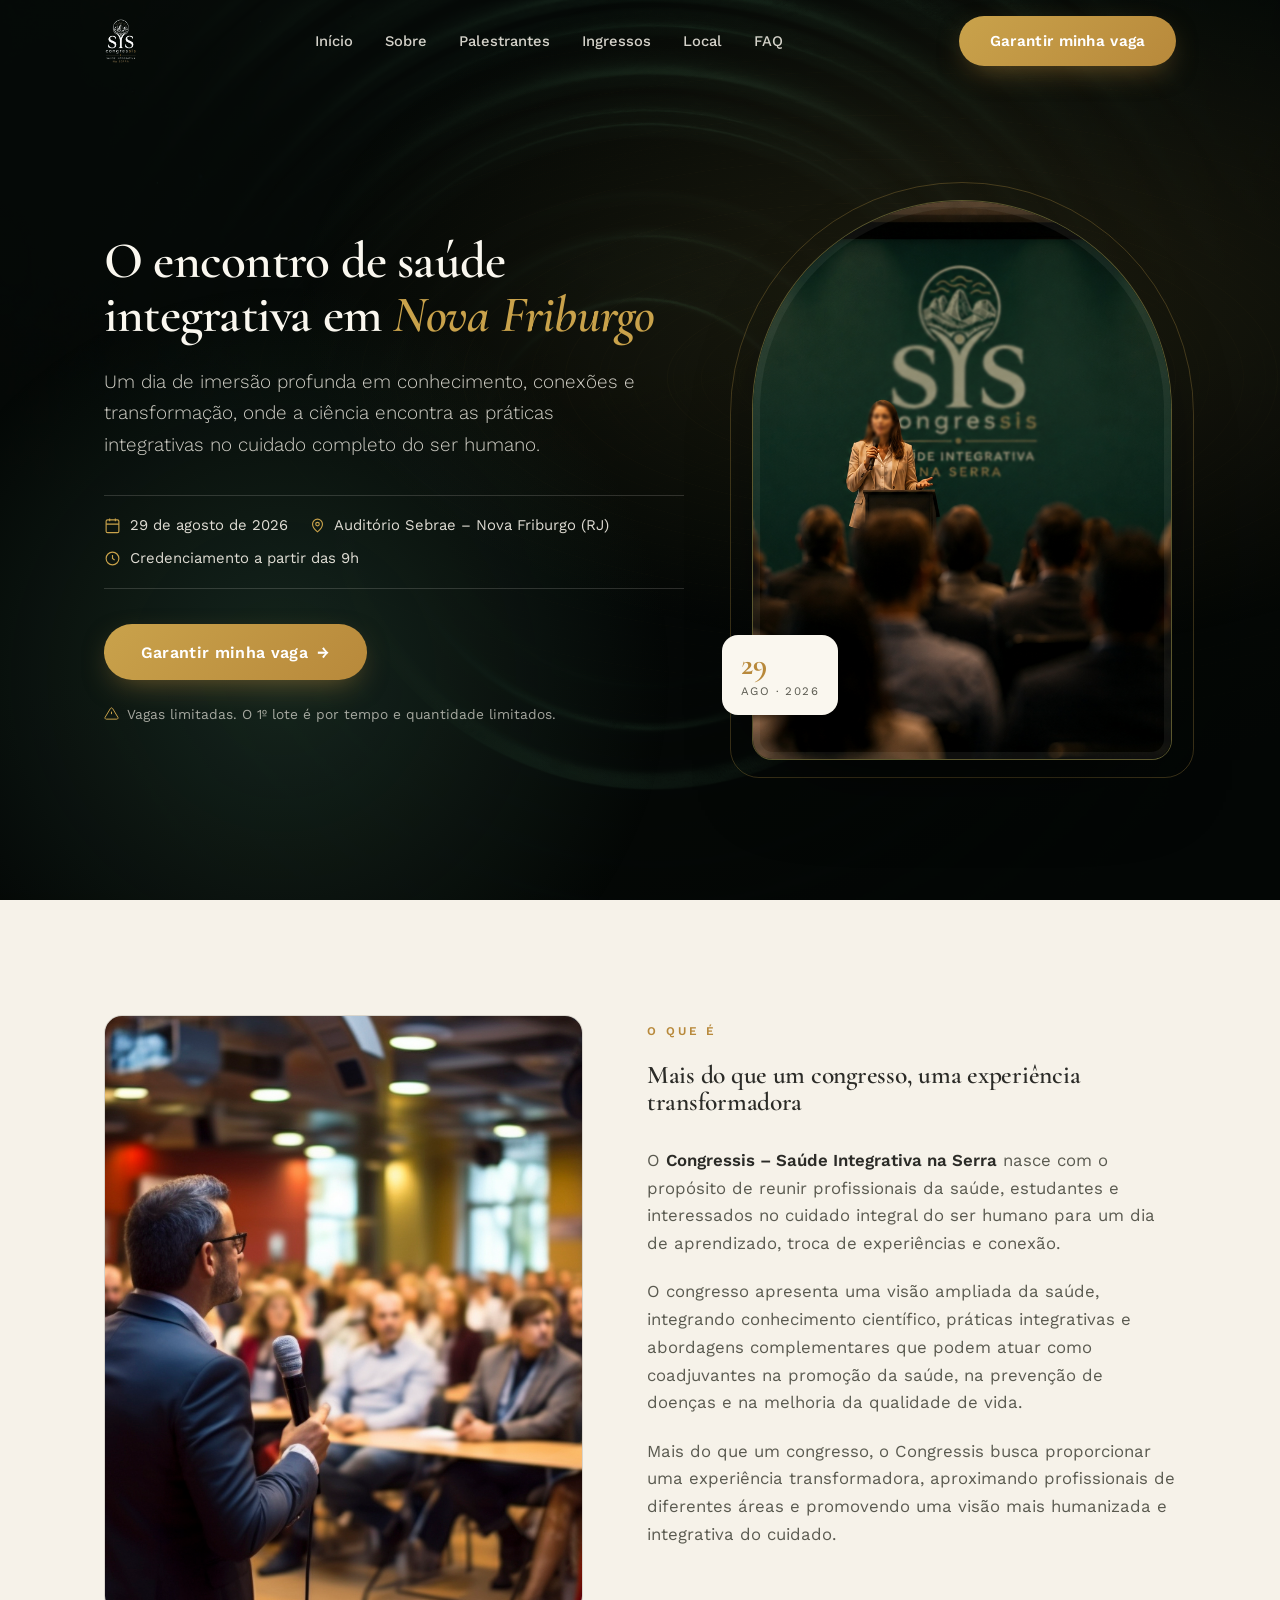
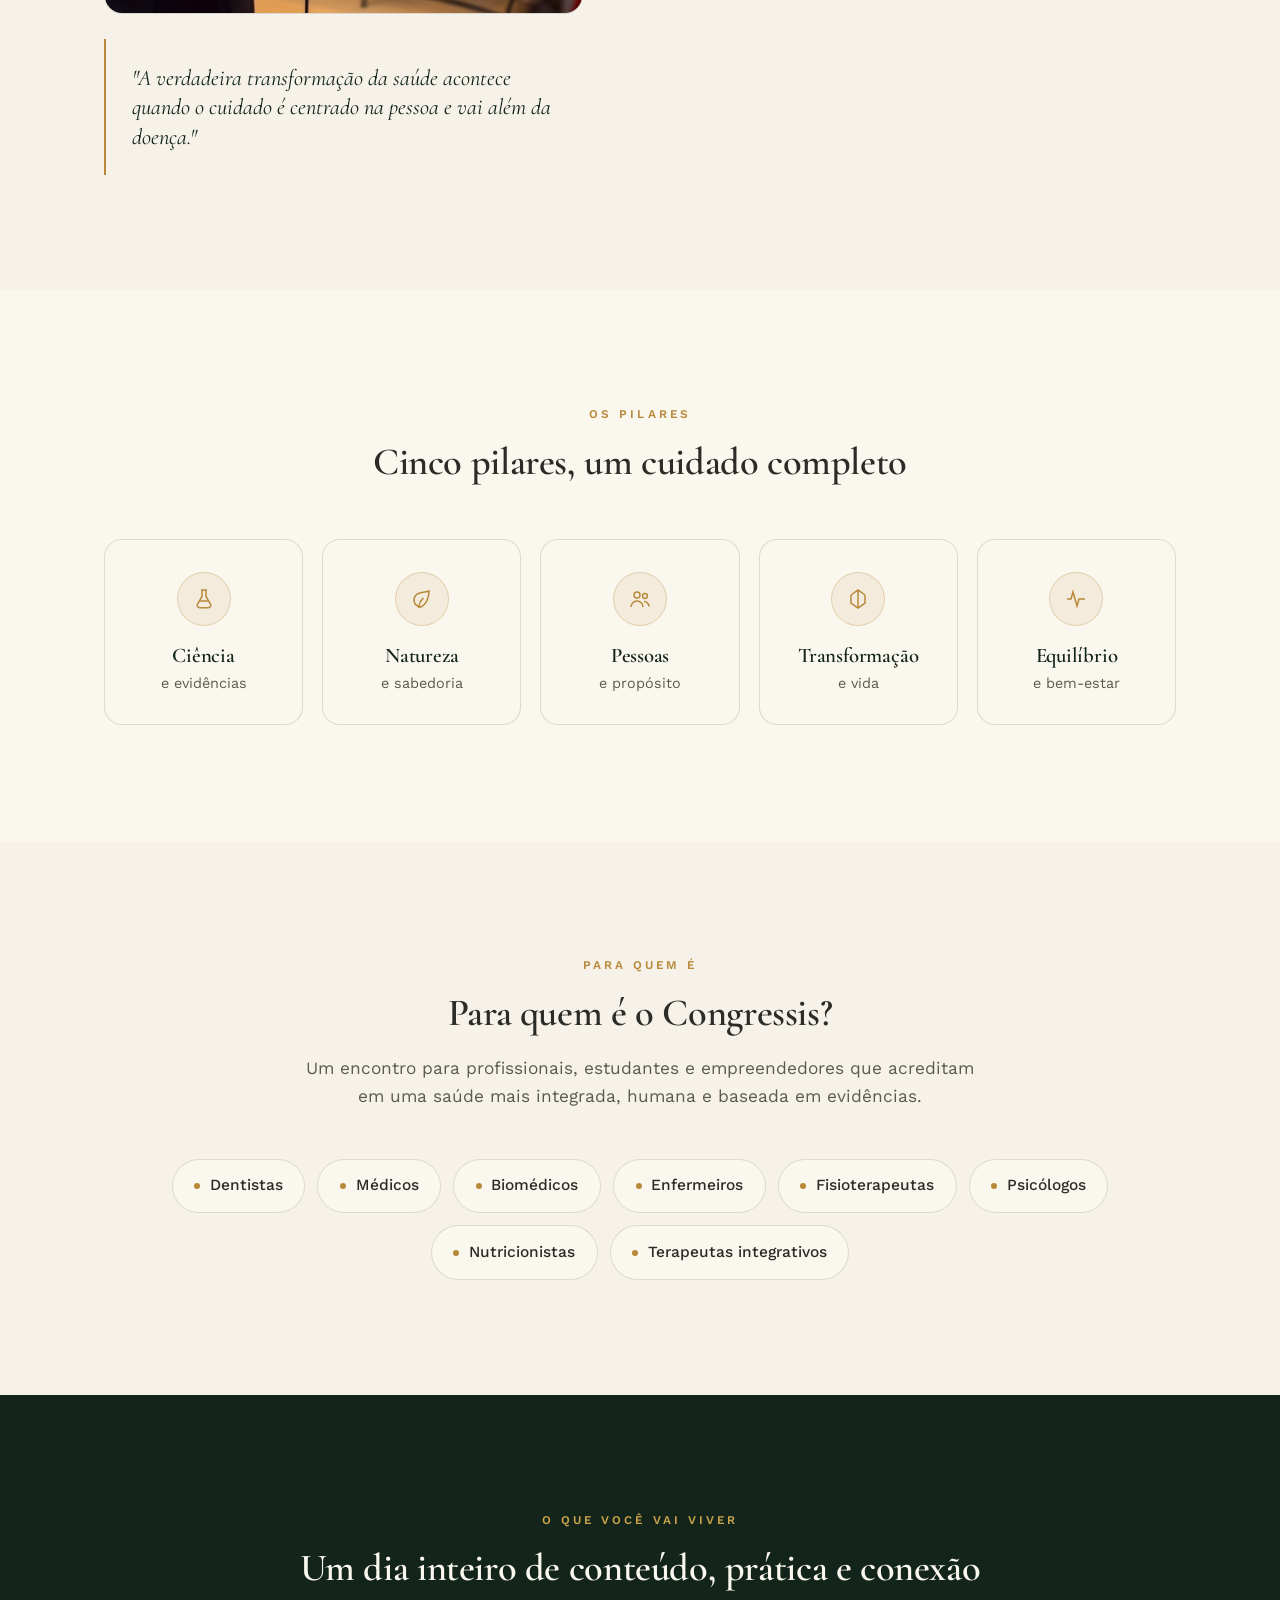
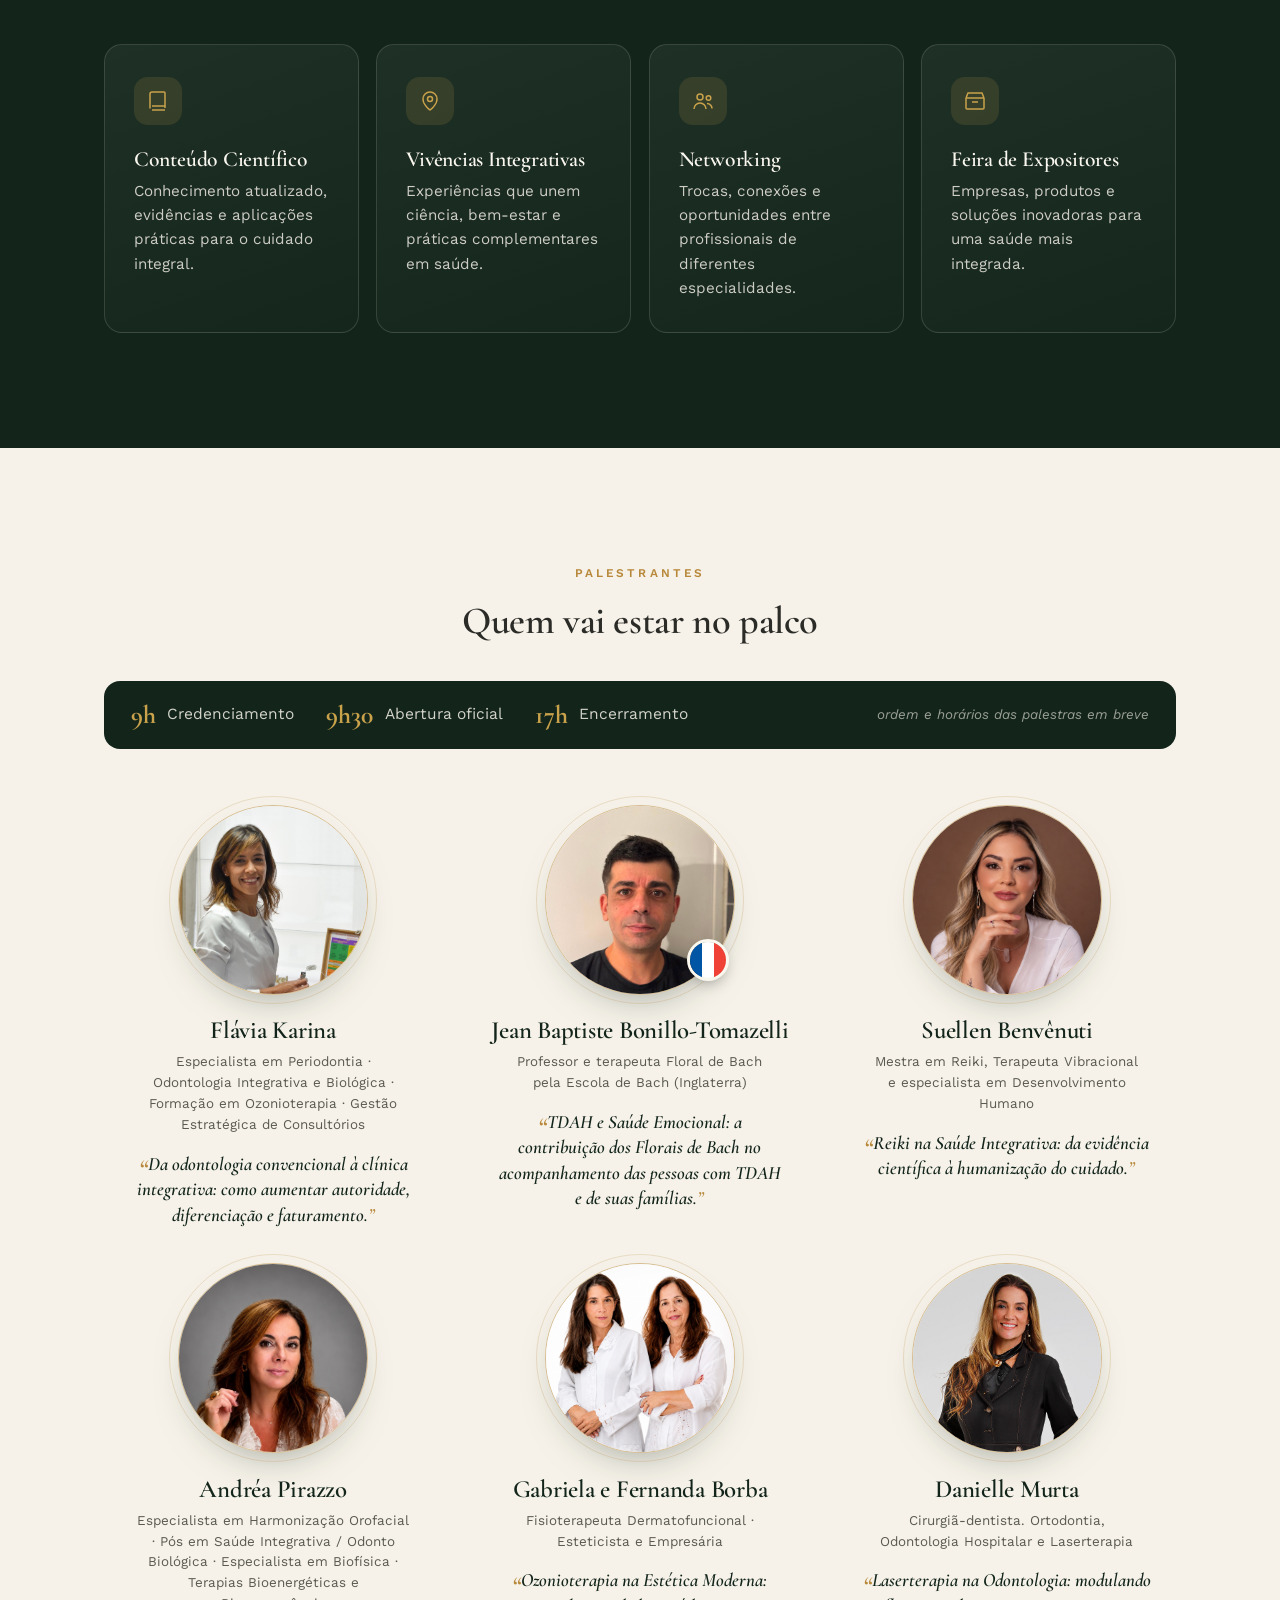
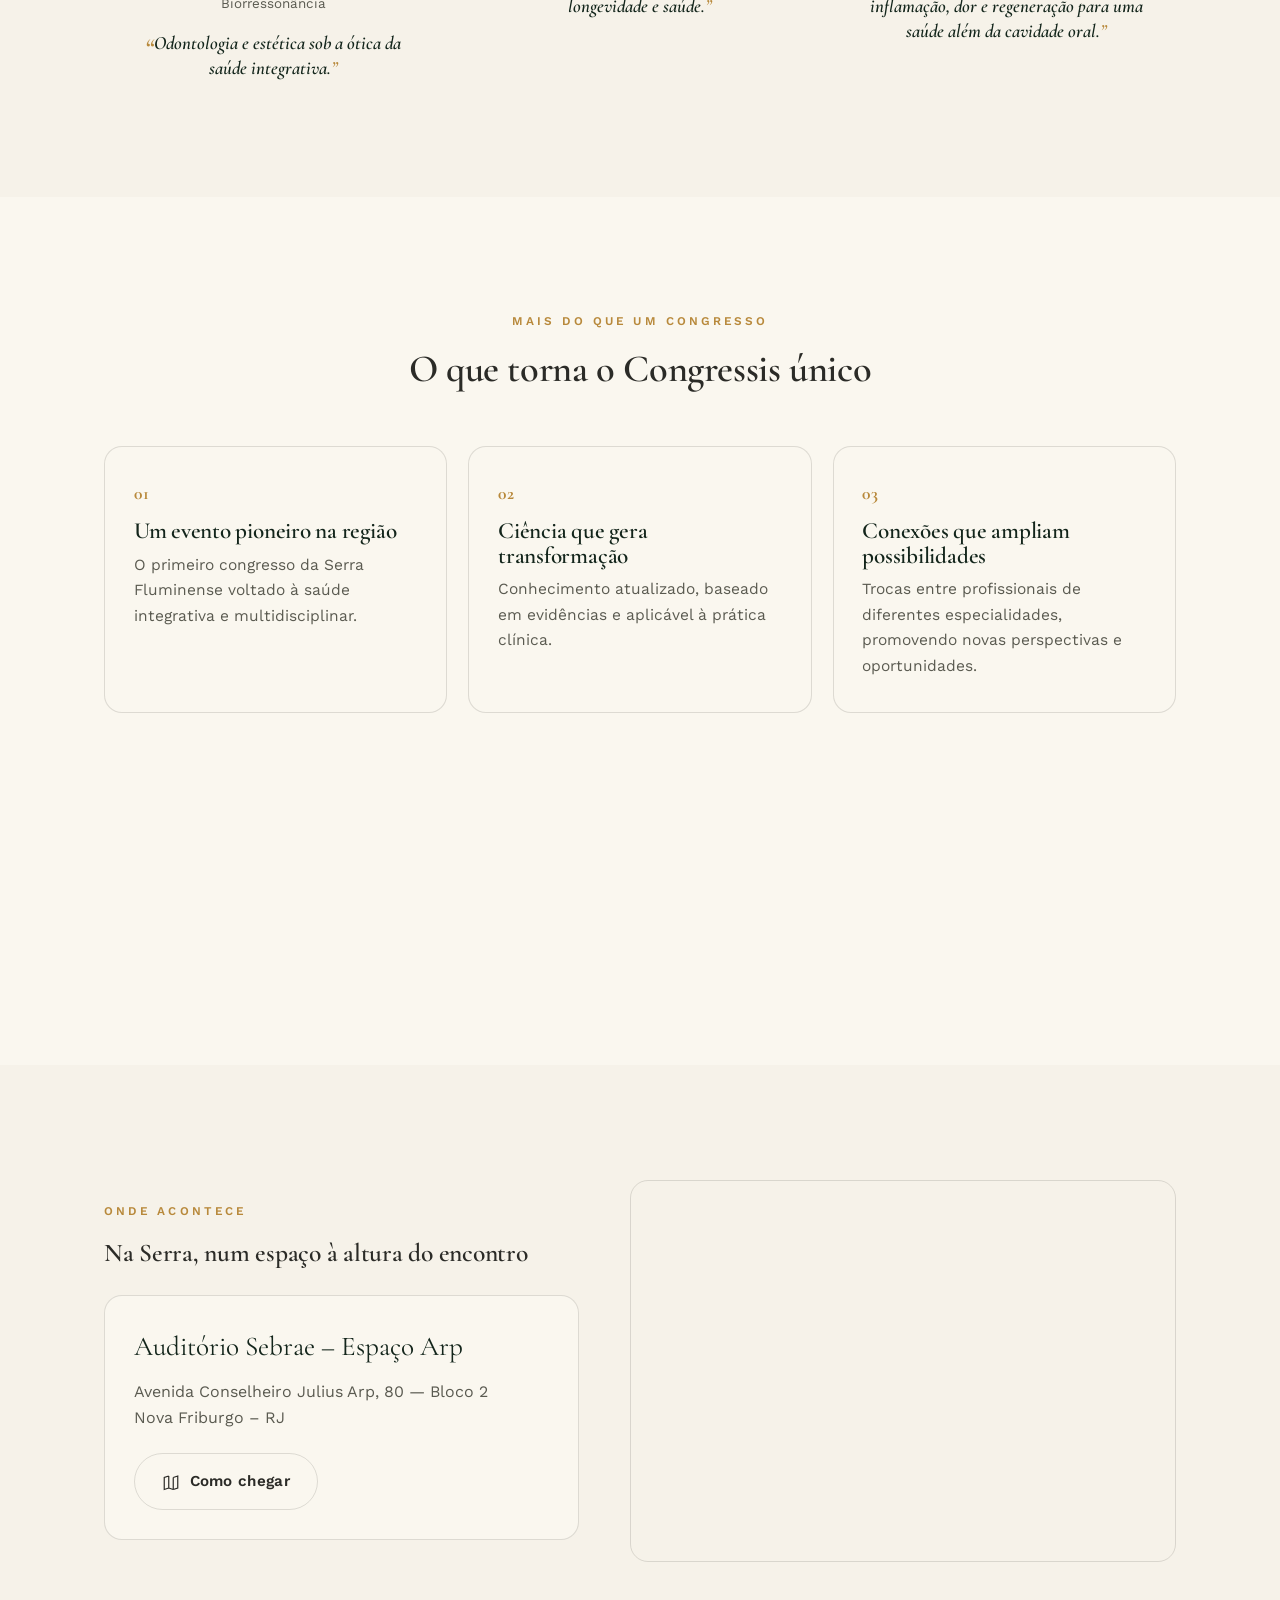
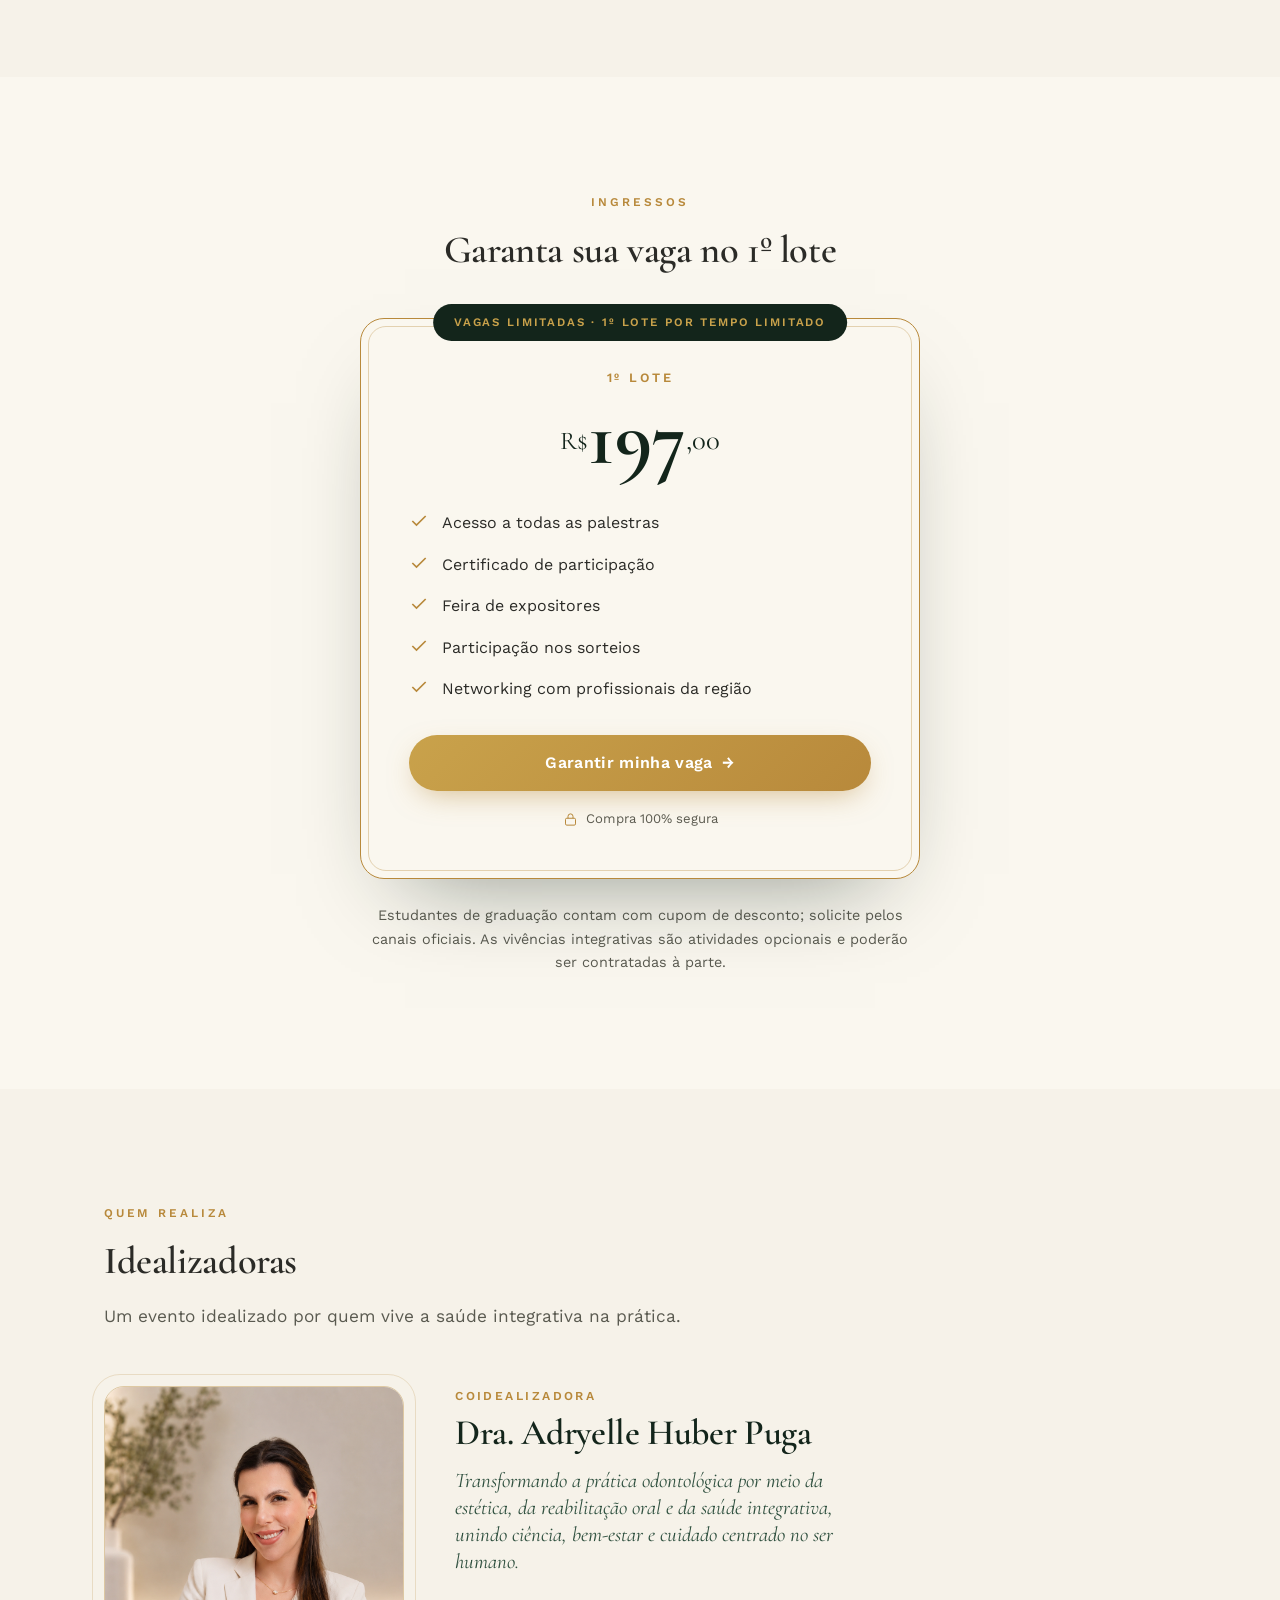
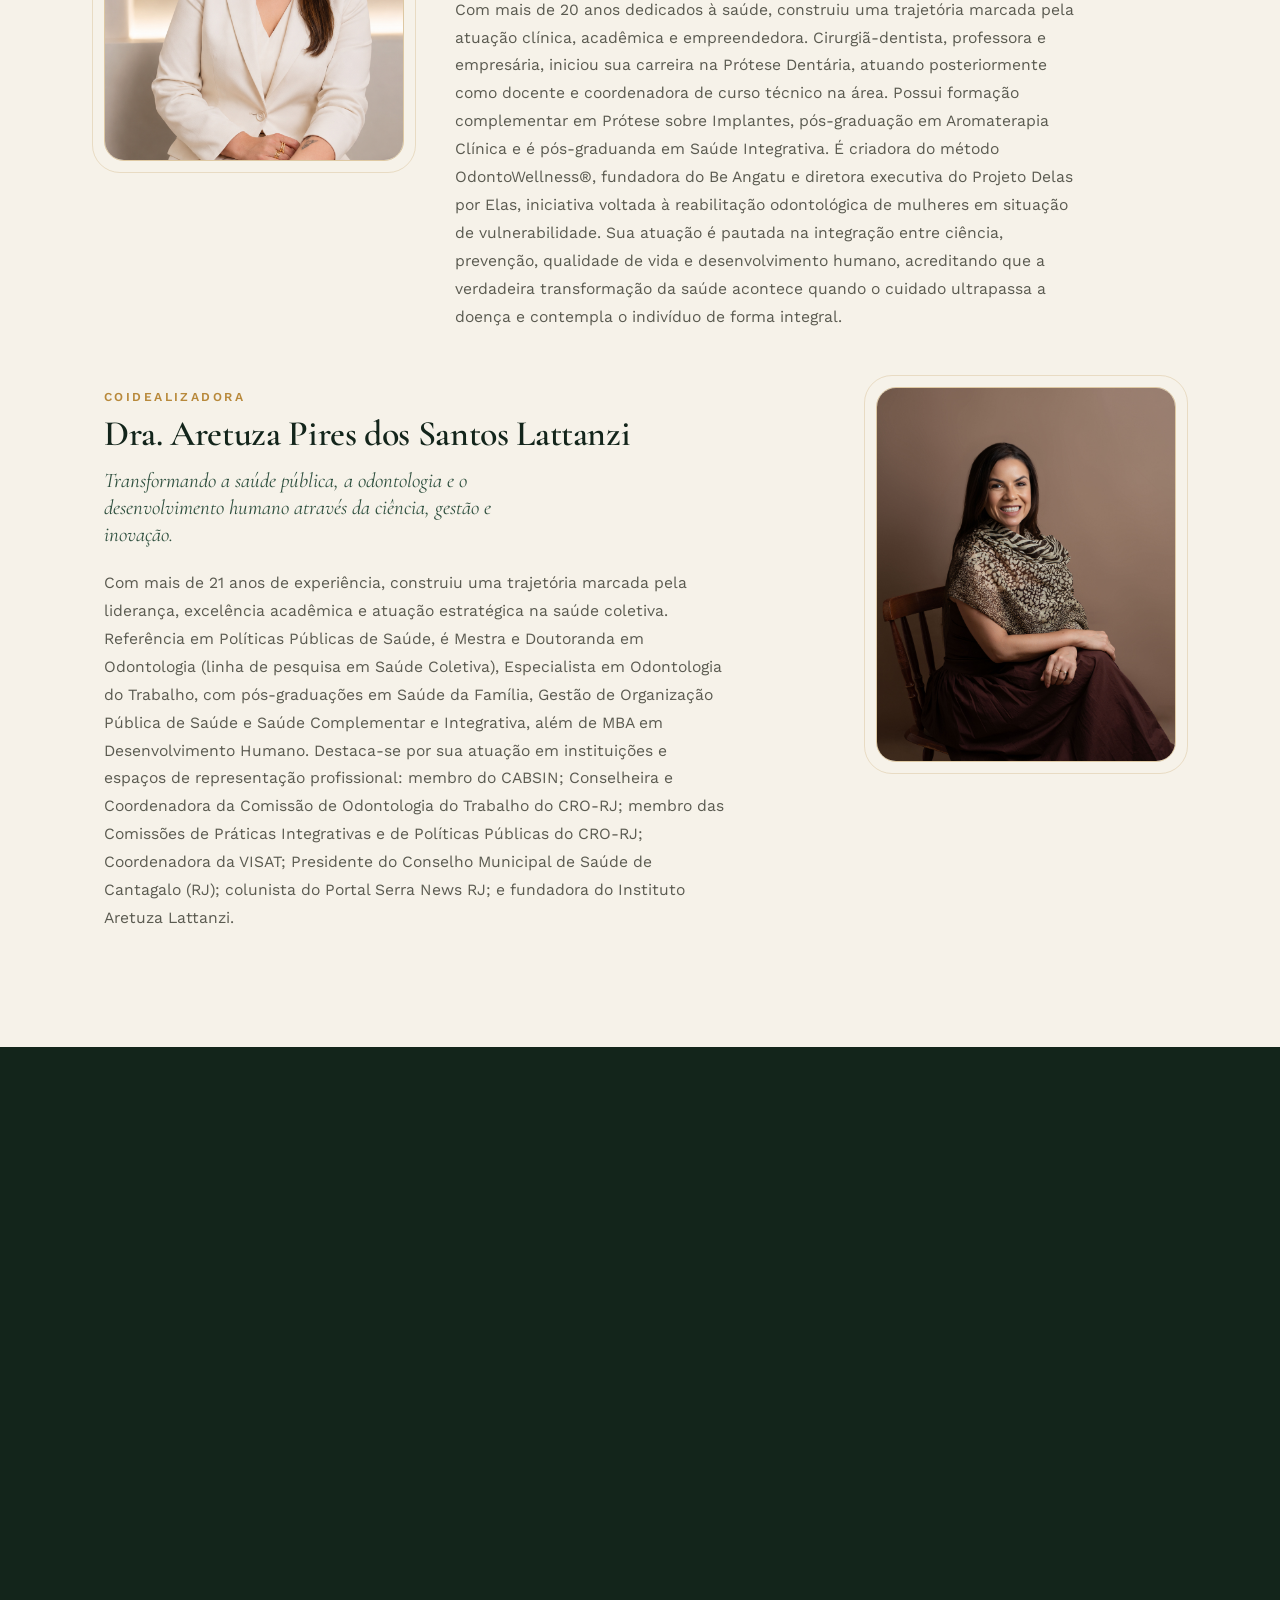
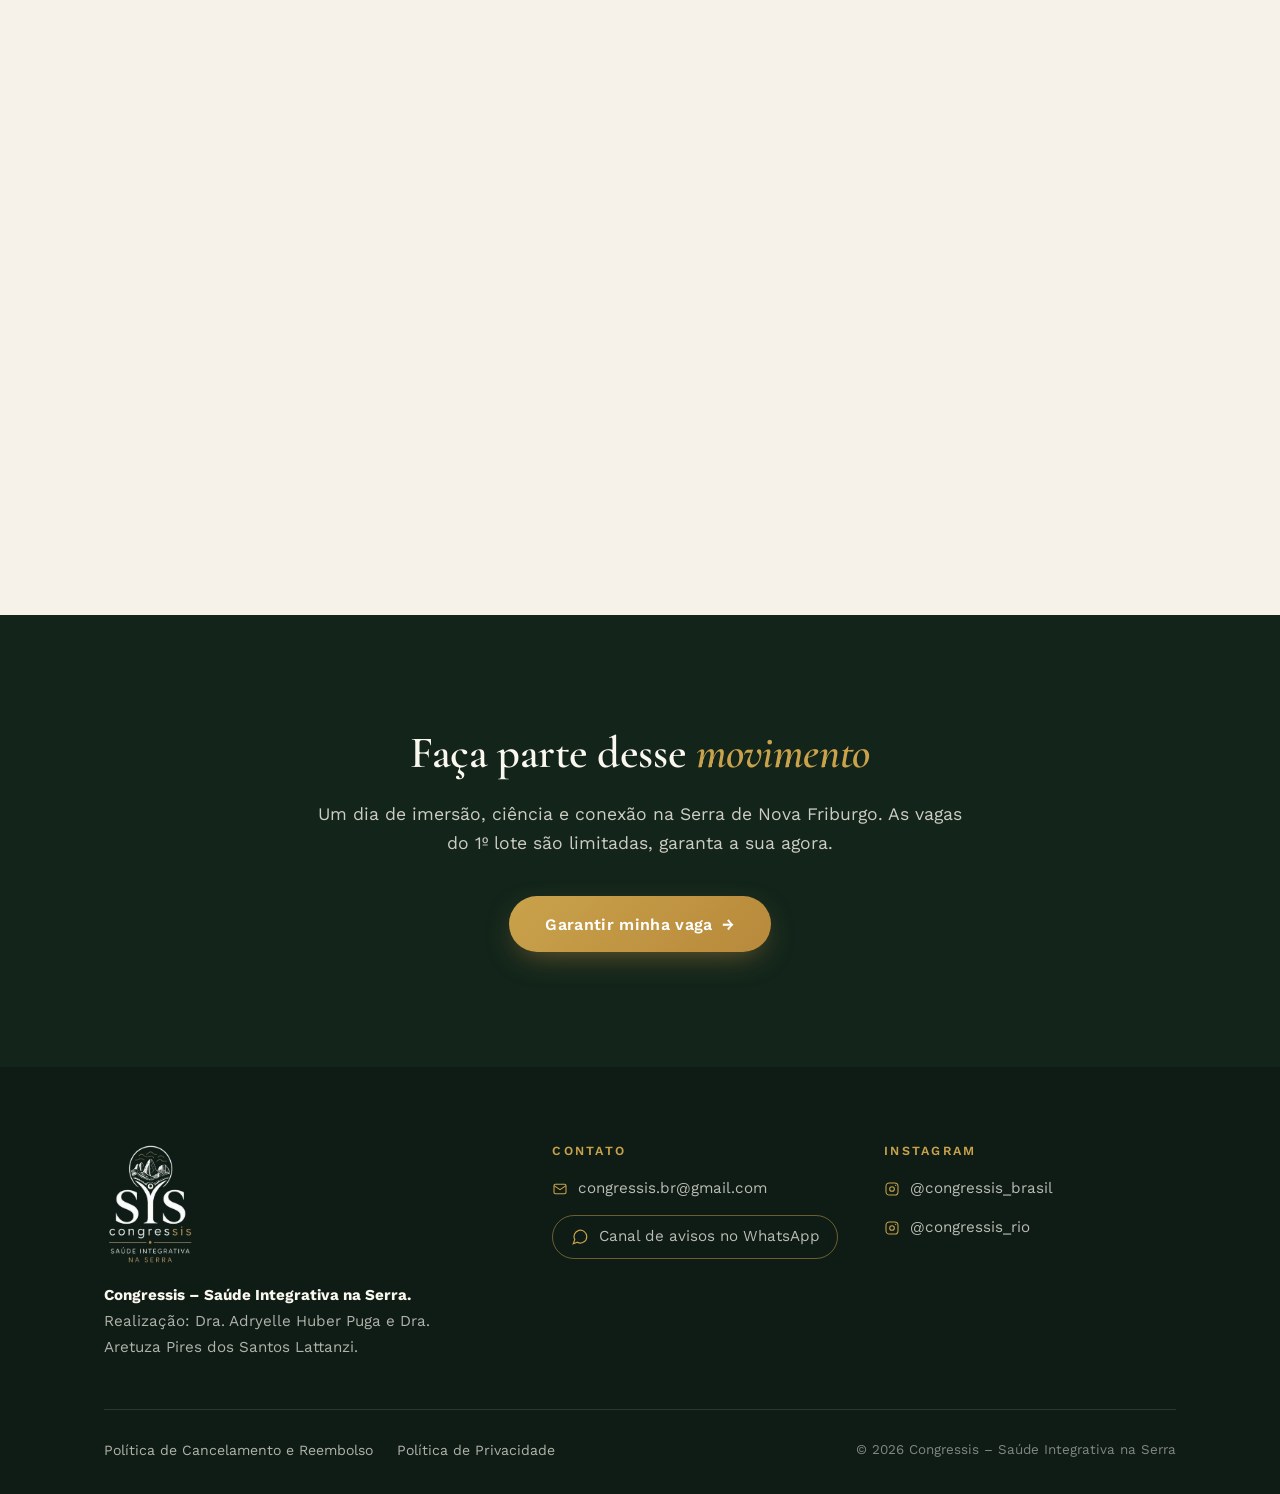
==== preview/index.html @ 1ca42aa8 "fix: renomeia logos sem espaços/parênteses pra funcionar na Vercel" ====
﻿<!DOCTYPE html>
<html lang="pt-BR">
<head>
<meta charset="UTF-8">
<meta name="viewport" content="width=device-width, initial-scale=1.0">
<title>Congressis - Saúde Integrativa na Serra · 29 de agosto de 2026 · Nova Friburgo (RJ)</title>
<meta name="description" content="O encontro de saúde integrativa na Serra de Nova Friburgo. Um dia de imersão em ciência, práticas integrativas e conexões. 29 de agosto de 2026, Auditório Sebrae – Espaço Arp.">
<link rel="icon" type="image/png" href="assets/favicon-emblem.png">
<link rel="preconnect" href="https://fonts.googleapis.com">
<link rel="preconnect" href="https://fonts.gstatic.com" crossorigin>
<link href="https://fonts.googleapis.com/css2?family=Cormorant+Garamond:ital,wght@0,400;0,500;0,600;0,700;1,400;1,500;1,600&family=Work+Sans:wght@300;400;500;600&display=swap" rel="stylesheet">
<link rel="stylesheet" href="styles.css">
</head>
<body>

<!-- ===================== HEADER ===================== -->
<header class="hd" id="hd">
  <div class="wrap hd-inner">
    <a href="#top" class="brand" aria-label="Congressis — início">
      <img src="assets/logos/logo-branca-sem-fundo.png" alt="SYS Congressis" class="brand-logo logo-light-hd">
      <img src="assets/logos/logo verde novo.png" alt="SYS Congressis" class="brand-logo logo-dark-hd">
    </a>
    <nav class="nav" aria-label="Navegação principal">
      <a href="#top">Início</a>
      <a href="#sobre">Sobre</a>
      <a href="#palestrantes">Palestrantes</a>
      <a href="#ingressos">Ingressos</a>
      <a href="#local">Local</a>
      <a href="#faq">FAQ</a>
    </nav>
    <div class="hd-cta">
      <button class="btn btn-gold" data-modal-open>Garantir minha vaga</button>
      <button class="burger" id="burger" aria-label="Abrir menu"><span></span><span></span><span></span></button>
    </div>
  </div>
</header>

<!-- mobile menu -->
<div class="mmenu" id="mmenu">
  <button class="mmenu-close" id="mmClose" aria-label="Fechar menu"><svg viewBox="0 0 24 24" fill="none" stroke="currentColor" stroke-width="1.6"><path d="M18 6 6 18M6 6l12 12"/></svg></button>
  <a href="#top" data-mm>Início</a>
  <a href="#sobre" data-mm>Sobre</a>
  <a href="#palestrantes" data-mm>Palestrantes</a>
  <a href="#ingressos" data-mm>Ingressos</a>
  <a href="#local" data-mm>Local</a>
  <a href="#faq" data-mm>FAQ</a>
  <button class="btn btn-gold" data-modal-open data-mm>Garantir minha vaga</button>
</div>

<!-- ===================== HERO ===================== -->
<section class="hero" id="top">
  <div class="hero-texture"></div>
  <div class="hero-topo"></div>
  <div class="hero-nebula"></div>
  <div class="wrap hero-grid">
    <div class="hero-copy">
      <h1>O encontro de saúde integrativa em <em>Nova Friburgo</em></h1>
      <p class="sub">Um dia de imersão profunda em conhecimento, conexões e transformação, onde a ciência encontra as práticas integrativas no cuidado completo do ser humano.</p>

      <div class="hero-meta">
        <span class="mi"><svg viewBox="0 0 24 24" fill="none" stroke="currentColor" stroke-width="1.6"><rect x="3" y="4" width="18" height="18" rx="2"/><path d="M16 2v4M8 2v4M3 10h18"/></svg>29 de agosto de 2026</span>
        <span class="mi"><svg viewBox="0 0 24 24" fill="none" stroke="currentColor" stroke-width="1.6"><path d="M12 21s-7-5.2-7-11a7 7 0 0 1 14 0c0 5.8-7 11-7 11Z"/><circle cx="12" cy="10" r="2.5"/></svg>Auditório Sebrae – Nova Friburgo (RJ)</span>
        <span class="mi"><svg viewBox="0 0 24 24" fill="none" stroke="currentColor" stroke-width="1.6"><circle cx="12" cy="12" r="9"/><path d="M12 7v5l3 2"/></svg>Credenciamento a partir das 9h</span>
      </div>

      <div class="hero-cta">
        <button class="btn btn-gold btn-lg" data-modal-open>Garantir minha vaga <span class="arr">→</span></button>
      </div>
      <div class="hero-micro"><svg viewBox="0 0 24 24" fill="none" stroke="currentColor" stroke-width="1.6"><path d="M12 9v4M12 17h.01M10.3 3.9 1.8 18a2 2 0 0 0 1.7 3h17a2 2 0 0 0 1.7-3L13.7 3.9a2 2 0 0 0-3.4 0Z"/></svg><span>Vagas limitadas. O 1º lote é por tempo e quantidade limitados.</span></div>
    </div>

    <div class="hero-visual">
      <div class="hero-ring"></div>
      <div class="hero-frame">
        <img src="assets/imagemnova-hero-2.png" alt="Vista aérea da Serra de Nova Friburgo" style="object-position:center 65%">
      </div>
      <div class="hero-badge">
        <span class="n">29</span>
        <span class="l">Ago · 2026</span>
      </div>
    </div>
  </div>
</section>

<!-- ===================== SOBRE ===================== -->
<section class="sec bg-cream-alt" id="sobre">
  <div class="wrap sobre-grid">
    <div class="sobre-aside reveal">
      <div class="sobre-img">
        <img src="assets/sobre-palestra.jpg" alt="Palestra em congresso" style="width:100%;height:100%;object-fit:cover;object-position:center 30%">
      </div>
      <div class="sobre-quote">
        <p>"A verdadeira transformação da saúde acontece quando o cuidado é centrado na pessoa e vai além da doença."</p>
      </div>
    </div>
    <div class="sobre-body reveal">
      <span class="eyebrow">O que é</span>
      <h2 class="head" style="margin-top:1.1rem">Mais do que um congresso, uma experiência transformadora</h2>
      <div style="margin-top:2rem">
        <p>O <strong>Congressis – Saúde Integrativa na Serra</strong> nasce com o propósito de reunir profissionais da saúde, estudantes e interessados no cuidado integral do ser humano para um dia de aprendizado, troca de experiências e conexão.</p>
        <p>O congresso apresenta uma visão ampliada da saúde, integrando conhecimento científico, práticas integrativas e abordagens complementares que podem atuar como coadjuvantes na promoção da saúde, na prevenção de doenças e na melhoria da qualidade de vida.</p>
        <p>Mais do que um congresso, o Congressis busca proporcionar uma experiência transformadora, aproximando profissionais de diferentes áreas e promovendo uma visão mais humanizada e integrativa do cuidado.</p>
      </div>
    </div>
  </div>
</section>

<!-- ===================== PILARES ===================== -->
<section class="sec bg-cream">
  <div class="wrap">
    <div class="head head--center reveal">
      <span class="eyebrow">Os pilares</span>
      <h2>Cinco pilares, um cuidado completo</h2>
    </div>
    <div class="pilares">
      <div class="pilar reveal">
        <div class="pilar-ic"><svg viewBox="0 0 24 24" fill="none" stroke="currentColor" stroke-width="1.5"><path d="M9 3h6M10 3v6.5L5.5 17a2.5 2.5 0 0 0 2.2 3.7h8.6a2.5 2.5 0 0 0 2.2-3.7L14 9.5V3"/><path d="M8 14h8"/></svg></div>
        <h3>Ciência</h3><p>e evidências</p>
      </div>
      <div class="pilar reveal">
        <div class="pilar-ic"><svg viewBox="0 0 24 24" fill="none" stroke="currentColor" stroke-width="1.5"><path d="M11 20A7 7 0 0 1 9.8 6.1C13 5 17 5 19 4c0 2-.5 12-8 16Z"/><path d="M9 21c0-4 1.5-7.5 4.5-10"/></svg></div>
        <h3>Natureza</h3><p>e sabedoria</p>
      </div>
      <div class="pilar reveal">
        <div class="pilar-ic"><svg viewBox="0 0 24 24" fill="none" stroke="currentColor" stroke-width="1.5"><circle cx="9" cy="8" r="3"/><path d="M3 20a6 6 0 0 1 12 0"/><circle cx="17" cy="9" r="2.4"/><path d="M16 14.5a5 5 0 0 1 5 5"/></svg></div>
        <h3>Pessoas</h3><p>e propósito</p>
      </div>
      <div class="pilar reveal">
        <div class="pilar-ic"><svg viewBox="0 0 24 24" fill="none" stroke="currentColor" stroke-width="1.5"><path d="M12 3v18M5 8l7-5 7 5M5 8v8l7 5 7-5V8"/></svg></div>
        <h3>Transformação</h3><p>e vida</p>
      </div>
      <div class="pilar reveal">
        <div class="pilar-ic"><svg viewBox="0 0 24 24" fill="none" stroke="currentColor" stroke-width="1.5"><path d="M3 12h4l2-7 4 14 2-7h6"/></svg></div>
        <h3>Equilíbrio</h3><p>e bem-estar</p>
      </div>
    </div>
  </div>
</section>

<!-- ===================== PARA QUEM ===================== -->
<section class="sec bg-cream-alt">
  <div class="wrap">
    <div class="head head--center reveal">
      <span class="eyebrow">Para quem é</span>
      <h2>Para quem é o Congressis?</h2>
      <p class="lead">Um encontro para profissionais, estudantes e empreendedores que acreditam em uma saúde mais integrada, humana e baseada em evidências.</p>
    </div>
    <div class="tags reveal">
      <span class="tag">Dentistas</span>
      <span class="tag">Médicos</span>
      <span class="tag">Biomédicos</span>
      <span class="tag">Enfermeiros</span>
      <span class="tag">Fisioterapeutas</span>
      <span class="tag">Psicólogos</span>
      <span class="tag">Nutricionistas</span>
      <span class="tag">Terapeutas integrativos</span>
    </div>
  </div>
</section>

<!-- ===================== O QUE VAI VIVER ===================== -->
<section class="sec bg-green">
  <div class="wrap">
    <div class="head head--center reveal">
      <span class="eyebrow eyebrow--light">O que você vai viver</span>
      <h2 style="color:var(--cream-2)">Um dia inteiro de conteúdo, prática e conexão</h2>
    </div>
    <div class="viver-grid">
      <div class="viver-card reveal">
        <div class="viver-ic"><svg viewBox="0 0 24 24" fill="none" stroke="currentColor" stroke-width="1.5"><path d="M4 19.5V5a2 2 0 0 1 2-2h12a1 1 0 0 1 1 1v15M6 17h13M6 21h13"/></svg></div>
        <h3>Conteúdo Científico</h3>
        <p>Conhecimento atualizado, evidências e aplicações práticas para o cuidado integral.</p>
      </div>
      <div class="viver-card reveal">
        <div class="viver-ic"><svg viewBox="0 0 24 24" fill="none" stroke="currentColor" stroke-width="1.5"><path d="M12 21s-7-5.2-7-11a7 7 0 0 1 14 0c0 5.8-7 11-7 11Z"/><circle cx="12" cy="10" r="2.5"/></svg></div>
        <h3>Vivências Integrativas</h3>
        <p>Experiências que unem ciência, bem-estar e práticas complementares em saúde.</p>
      </div>
      <div class="viver-card reveal">
        <div class="viver-ic"><svg viewBox="0 0 24 24" fill="none" stroke="currentColor" stroke-width="1.5"><circle cx="9" cy="8" r="3"/><path d="M3 20a6 6 0 0 1 12 0"/><circle cx="17.5" cy="9" r="2.3"/><path d="M16 14.5a5 5 0 0 1 5 5"/></svg></div>
        <h3>Networking</h3>
        <p>Trocas, conexões e oportunidades entre profissionais de diferentes especialidades.</p>
      </div>
      <div class="viver-card reveal">
        <div class="viver-ic"><svg viewBox="0 0 24 24" fill="none" stroke="currentColor" stroke-width="1.5"><path d="M3 9h18M3 9l2-5h14l2 5M3 9v10a1 1 0 0 0 1 1h16a1 1 0 0 0 1-1V9M9 13h6"/></svg></div>
        <h3>Feira de Expositores</h3>
        <p>Empresas, produtos e soluções inovadoras para uma saúde mais integrada.</p>
      </div>
    </div>
  </div>
</section>

<!-- ===================== PALESTRANTES ===================== -->
<section class="sec bg-cream-alt" id="palestrantes">
  <div class="wrap">
    <div class="head head--center reveal">
      <span class="eyebrow">Palestrantes</span>
      <h2>Quem vai estar no palco</h2>
    </div>

    <div class="day-band reveal">
      <span class="di"><b>9h</b><span>Credenciamento</span></span>
      <span class="di"><b>9h30</b><span>Abertura oficial</span></span>
      <span class="di"><b>17h</b><span>Encerramento</span></span>
      <span class="note">ordem e horários das palestras em breve</span>
    </div>

    <div class="speakers">
      <article class="speaker reveal">
        <div class="sp-photo">
          <div class="circle"><img src="assets/speakers/flavia.jpeg" alt="Flávia Karina"></div>
        </div>
        <h3>Flávia Karina</h3>
        <p class="cred">Especialista em Periodontia · Odontologia Integrativa e Biológica · Formação em Ozonioterapia · Gestão Estratégica de Consultórios</p>
        <p class="talk">Da odontologia convencional à clínica integrativa: como aumentar autoridade, diferenciação e faturamento.</p>
      </article>

      <article class="speaker reveal">
        <div class="sp-photo">
          <div class="circle"><img src="assets/speakers/jean.jpeg" alt="Jean Baptiste Bonillo-Tomazelli"></div>
          <span class="sp-flag" title="França"><i class="b"></i><i class="w"></i><i class="r"></i></span>
        </div>
        <h3>Jean Baptiste Bonillo-Tomazelli</h3>
        <p class="cred">Professor e terapeuta Floral de Bach pela Escola de Bach (Inglaterra)</p>
        <p class="talk">TDAH e Saúde Emocional: a contribuição dos Florais de Bach no acompanhamento das pessoas com TDAH e de suas famílias.</p>
      </article>

      <article class="speaker reveal">
        <div class="sp-photo">
          <div class="circle"><img src="assets/speakers/suellen.png" alt="Suellen Benvênuti"></div>
        </div>
        <h3>Suellen Benvênuti</h3>
        <p class="cred">Mestra em Reiki, Terapeuta Vibracional e especialista em Desenvolvimento Humano</p>
        <p class="talk">Reiki na Saúde Integrativa: da evidência científica à humanização do cuidado.</p>
      </article>

      <article class="speaker reveal">
        <div class="sp-photo">
          <div class="circle"><img src="assets/speakers/andrea.jpeg" alt="Andréa Pirazzo"></div>
        </div>
        <h3>Andréa Pirazzo</h3>
        <p class="cred">Especialista em Harmonização Orofacial · Pós em Saúde Integrativa / Odonto Biológica · Especialista em Biofísica · Terapias Bioenergéticas e Biorressonância</p>
        <p class="talk">Odontologia e estética sob a ótica da saúde integrativa.</p>
      </article>

      <article class="speaker reveal">
        <div class="sp-photo">
          <div class="circle"><img src="assets/speakers/gabriela-fernanda.png" alt="Gabriela Borba e Fernanda Borba"></div>
        </div>
        <h3>Gabriela e Fernanda Borba</h3>
        <p class="cred">Fisioterapeuta Dermatofuncional · Esteticista e Empresária</p>
        <p class="talk">Ozonioterapia na Estética Moderna: longevidade e saúde.</p>
      </article>

      <article class="speaker reveal">
        <div class="sp-photo">
          <div class="circle"><img src="assets/speakers/danielle.jpeg" alt="Danielle Murta"></div>
        </div>
        <h3>Danielle Murta</h3>
        <p class="cred">Cirurgiã-dentista. Ortodontia, Odontologia Hospitalar e Laserterapia</p>
        <p class="talk">Laserterapia na Odontologia: modulando inflamação, dor e regeneração para uma saúde além da cavidade oral.</p>
      </article>
    </div>
  </div>
</section>

<!-- ===================== DIFERENCIAIS ===================== -->
<section class="sec bg-cream">
  <div class="wrap">
    <div class="head head--center reveal">
      <span class="eyebrow">Mais do que um congresso</span>
      <h2>O que torna o Congressis único</h2>
    </div>
    <div class="dif-grid">
      <div class="dif reveal"><div class="dif-num">01</div><h3>Um evento pioneiro na região</h3><p>O primeiro congresso da Serra Fluminense voltado à saúde integrativa e multidisciplinar.</p></div>
      <div class="dif reveal"><div class="dif-num">02</div><h3>Ciência que gera transformação</h3><p>Conhecimento atualizado, baseado em evidências e aplicável à prática clínica.</p></div>
      <div class="dif reveal"><div class="dif-num">03</div><h3>Conexões que ampliam possibilidades</h3><p>Trocas entre profissionais de diferentes especialidades, promovendo novas perspectivas e oportunidades.</p></div>
      <div class="dif reveal"><div class="dif-num">04</div><h3>Experiência além das palestras</h3><p>Vivências integrativas e momentos de autocuidado que tornam o aprendizado mais completo.</p></div>
    </div>
  </div>
</section>

<!-- ===================== LOCAL ===================== -->
<section class="sec bg-cream-alt" id="local">
  <div class="wrap local-grid">
    <div class="local-info reveal">
      <span class="eyebrow">Onde acontece</span>
      <h2 class="head" style="margin-top:1.1rem">Na Serra, num espaço à altura do encontro</h2>
      <div class="local-card">
        <div class="name">Auditório Sebrae – Espaço Arp</div>
        <div class="addr">Avenida Conselheiro Julius Arp, 80<wbr> — Bloco&nbsp;2<br>Nova Friburgo – RJ</div>
        <a class="btn btn-outline" href="https://www.google.com/maps/search/?api=1&query=Espa%C3%A7o+Sebrae+Avenida+Conselheiro+Julius+Arp+80+Nova+Friburgo+RJ" target="_blank" rel="noopener">
          <svg viewBox="0 0 24 24" fill="none" stroke="currentColor" stroke-width="1.6" style="width:18px;height:18px"><path d="M9 20 3 22V6l6-2m0 16 6 2m-6-2V4m6 18 6-2V4l-6 2m0 16V6"/></svg>
          Como chegar
        </a>
      </div>
    </div>
    <div class="local-map reveal">
      <iframe title="Mapa — Espaço Sebrae, Nova Friburgo" loading="lazy" referrerpolicy="no-referrer-when-downgrade" src="https://www.google.com/maps?q=Avenida%20Conselheiro%20Julius%20Arp%2C%2080%2C%20Nova%20Friburgo%2C%20RJ&output=embed"></iframe>
    </div>
  </div>
</section>

<!-- ===================== INGRESSOS ===================== -->
<section class="sec bg-cream" id="ingressos">
  <div class="wrap">
    <div class="head head--center reveal">
      <span class="eyebrow">Ingressos</span>
      <h2>Garanta sua vaga no 1º lote</h2>
    </div>
    <div class="ticket-wrap reveal">
      <div class="ticket">
        <span class="ticket-tag">Vagas limitadas · 1º lote por tempo limitado</span>
        <div class="ticket-lote">1º Lote</div>
        <div class="ticket-price"><span class="cur">R$</span><span class="val">197</span><span class="cents">,00</span></div>
        <ul class="ticket-feats">
          <li><svg viewBox="0 0 24 24" fill="none" stroke="currentColor" stroke-width="2"><path d="M20 6 9 17l-5-5"/></svg>Acesso a todas as palestras</li>
          <li><svg viewBox="0 0 24 24" fill="none" stroke="currentColor" stroke-width="2"><path d="M20 6 9 17l-5-5"/></svg>Certificado de participação</li>
          <li><svg viewBox="0 0 24 24" fill="none" stroke="currentColor" stroke-width="2"><path d="M20 6 9 17l-5-5"/></svg>Feira de expositores</li>
          <li><svg viewBox="0 0 24 24" fill="none" stroke="currentColor" stroke-width="2"><path d="M20 6 9 17l-5-5"/></svg>Participação nos sorteios</li>
          <li><svg viewBox="0 0 24 24" fill="none" stroke="currentColor" stroke-width="2"><path d="M20 6 9 17l-5-5"/></svg>Networking com profissionais da região</li>
        </ul>
        <button class="btn btn-gold btn-lg" data-modal-open>Garantir minha vaga <span class="arr">→</span></button>
        <div class="ticket-seal"><svg viewBox="0 0 24 24" fill="none" stroke="currentColor" stroke-width="1.6"><rect x="4" y="10" width="16" height="11" rx="2"/><path d="M8 10V7a4 4 0 0 1 8 0v3"/></svg>Compra 100% segura</div>
      </div>
    </div>
    <p class="ticket-note">Estudantes de graduação contam com cupom de desconto; solicite pelos canais oficiais. As vivências integrativas são atividades opcionais e poderão ser contratadas à parte.</p>
  </div>
</section>

<!-- ===================== IDEALIZADORAS ===================== -->
<section class="sec bg-cream-alt">
  <div class="wrap">
    <div class="head reveal">
      <span class="eyebrow">Quem realiza</span>
      <h2>Idealizadoras</h2>
      <p class="lead">Um evento idealizado por quem vive a saúde integrativa na prática.</p>
    </div>
    <div class="ideal">
      <article class="ideal-row reveal">
        <div class="ideal-photo">
          <div class="frame"><img src="assets/organizers/adryelle.png" alt="Dra. Adryelle Huber Puga"></div>
        </div>
        <div class="ideal-text">
          <div class="ideal-role">Coidealizadora</div>
          <h3 class="ideal-name">Dra. Adryelle Huber Puga</h3>
          <p class="ideal-tagline">Transformando a prática odontológica por meio da estética, da reabilitação oral e da saúde integrativa, unindo ciência, bem-estar e cuidado centrado no ser humano.</p>
          <p class="ideal-bio">Com mais de 20 anos dedicados à saúde, construiu uma trajetória marcada pela atuação clínica, acadêmica e empreendedora. Cirurgiã-dentista, professora e empresária, iniciou sua carreira na Prótese Dentária, atuando posteriormente como docente e coordenadora de curso técnico na área. Possui formação complementar em Prótese sobre Implantes, pós-graduação em Aromaterapia Clínica e é pós-graduanda em Saúde Integrativa. É criadora do método OdontoWellness®, fundadora do Be Angatu e diretora executiva do Projeto Delas por Elas, iniciativa voltada à reabilitação odontológica de mulheres em situação de vulnerabilidade. Sua atuação é pautada na integração entre ciência, prevenção, qualidade de vida e desenvolvimento humano, acreditando que a verdadeira transformação da saúde acontece quando o cuidado ultrapassa a doença e contempla o indivíduo de forma integral.</p>
        </div>
      </article>
      <article class="ideal-row reveal">
        <div class="ideal-photo">
          <div class="frame"><img src="assets/organizers/aretuza.jpeg" alt="Dra. Aretuza Pires dos Santos Lattanzi" style="transform:scale(1.35);transform-origin:50% 18%"></div>
        </div>
        <div class="ideal-text">
          <div class="ideal-role">Coidealizadora</div>
          <h3 class="ideal-name">Dra. Aretuza Pires dos Santos Lattanzi</h3>
          <p class="ideal-tagline">Transformando a saúde pública, a odontologia e o desenvolvimento humano através da ciência, gestão e inovação.</p>
          <p class="ideal-bio">Com mais de 21 anos de experiência, construiu uma trajetória marcada pela liderança, excelência acadêmica e atuação estratégica na saúde coletiva. Referência em Políticas Públicas de Saúde, é Mestra e Doutoranda em Odontologia (linha de pesquisa em Saúde Coletiva), Especialista em Odontologia do Trabalho, com pós-graduações em Saúde da Família, Gestão de Organização Pública de Saúde e Saúde Complementar e Integrativa, além de MBA em Desenvolvimento Humano. Destaca-se por sua atuação em instituições e espaços de representação profissional: membro do CABSIN; Conselheira e Coordenadora da Comissão de Odontologia do Trabalho do CRO-RJ; membro das Comissões de Práticas Integrativas e de Políticas Públicas do CRO-RJ; Coordenadora da VISAT; Presidente do Conselho Municipal de Saúde de Cantagalo (RJ); colunista do Portal Serra News RJ; e fundadora do Instituto Aretuza Lattanzi.</p>
        </div>
      </article>
    </div>
  </div>
</section>

<!-- ===================== PROPÓSITO ===================== -->
<section class="sec bg-green">
  <div class="wrap">
    <div class="head head--center reveal">
      <span class="eyebrow eyebrow--light">Propósito</span>
      <h2 style="color:var(--cream-2)">O que nos move</h2>
    </div>
    <div class="prop-grid">
      <div class="prop-card reveal">
        <div class="k"><svg viewBox="0 0 24 24" fill="none" stroke="currentColor" stroke-width="1.5"><circle cx="12" cy="12" r="9"/><circle cx="12" cy="12" r="4.5"/><circle cx="12" cy="12" r="1"/></svg><h3>Missão</h3></div>
        <p>Promover conhecimento, atualização profissional e conexões estratégicas por meio da integração entre ciência, saúde e práticas integrativas, ampliando a compreensão do cuidado humano e estimulando a inovação na saúde.</p>
      </div>
      <div class="prop-card reveal">
        <div class="k"><svg viewBox="0 0 24 24" fill="none" stroke="currentColor" stroke-width="1.5"><path d="M2 12s3.5-7 10-7 10 7 10 7-3.5 7-10 7-10-7-10-7Z"/><circle cx="12" cy="12" r="3"/></svg><h3>Visão</h3></div>
        <p>Fortalecer a saúde integrativa na Região Serrana por meio da conexão entre profissionais, empresas e instituições, promovendo conhecimento, inovação e uma abordagem mais humana, científica e interdisciplinar do cuidado.</p>
      </div>
      <div class="valores reveal">
        <div class="k"><svg viewBox="0 0 24 24" fill="none" stroke="currentColor" stroke-width="1.5" style="width:24px;height:24px;color:var(--gold-light)"><path d="M12 21s-7-4.4-7-10a4.2 4.2 0 0 1 7-3 4.2 4.2 0 0 1 7 3c0 5.6-7 10-7 10Z"/></svg><h3 style="color:var(--cream-2)">Valores</h3></div>
        <div class="chips">
          <span>Ética</span><span>Ciência</span><span>Humanização</span><span>Respeito ao indivíduo</span><span>Integração de saberes</span><span>Inovação</span><span>Bem-estar</span><span>Desenvolvimento profissional</span>
        </div>
      </div>
    </div>
  </div>
</section>

<!-- ===================== PARCEIROS E APOIADORES ===================== -->
<section class="sec bg-cream">
  <div class="wrap">
    <div class="head head--center reveal">
      <span class="eyebrow">Parceiros e Apoiadores</span>
      <h2>Quem faz o Congressis acontecer</h2>
    </div>
    <div class="support">

      <!-- Bloco 1 — Apoio Institucional -->
      <div class="support-group support-group--inst reveal">
        <div class="gh gh--center"><h3>Apoio Institucional</h3><span class="ln"></span></div>
        <div class="logo-grid logo-grid--center">
          <div class="logo-slot logo-slot--lg">
            <img src="assets/logos/SEBRAE-nacional-preto.png" alt="Sebrae" loading="lazy">
          </div>
        </div>
      </div>

      <!-- Bloco 2 — Apoiadores -->
      <div class="support-group reveal">
        <div class="gh"><h3>Apoiadores</h3><span class="ln"></span></div>
        <div class="logo-grid">
          <div class="logo-slot"><img src="assets/logos/logo-cro-rj.png" alt="CRO-RJ" loading="lazy"></div>
          <div class="logo-slot"><img src="assets/logos/logos-15-06-2026/PHOTO-2026-06-13-10-46-39.jpg.jpeg" alt="ABO Rio de Janeiro" loading="lazy"></div>
          <div class="logo-slot"><img src="assets/logos/logos-15-06-2026/logo-nova-abo.png" alt="ABO Região dos Lagos" loading="lazy"></div>
          <div class="logo-slot logo-slot--fitos"><img src="assets/logos/logos-15-06-2026/logo-redesfito-vertical (1) (2).png" alt="Rede Fitos" loading="lazy"></div>
        </div>
      </div>

      <!-- Bloco 4 — Patrocinadores e Expositores -->
      <div class="support-group reveal">
        <div class="gh"><h3>Patrocinadores e Expositores</h3><span class="ln"></span></div>
        <div class="support-subgrid">
          <div class="support-sub">
            <span class="support-sub-label">Patrocínio</span>
            <div class="logo-grid">
              <div class="logo-slot"><img src="assets/logos/logos-15-06-2026/cronotherapy-photoroom.png" alt="Cronotherapy" loading="lazy"></div>
            </div>
          </div>
          <div class="support-sub">
            <span class="support-sub-label">Expositores</span>
            <div class="logo-grid">
              <div class="logo-slot"><img src="assets/logos/logos-15-06-2026/Logo Preto PNG.png" alt="Priscila Tissi" loading="lazy"></div>
            </div>
          </div>
        </div>
      </div>

    </div>
  </div>
</section>

<!-- ===================== FAQ ===================== -->
<section class="sec bg-cream-alt" id="faq">
  <div class="wrap">
    <div class="head head--center reveal">
      <span class="eyebrow">Dúvidas frequentes</span>
      <h2>Perguntas e respostas</h2>
    </div>
    <div class="faq reveal">
      <div class="faq-item">
        <button class="faq-q">Para quem é o congresso?<span class="faq-ic"></span></button>
        <div class="faq-a"><p>Para profissionais e estudantes da saúde, terapeutas integrativos e qualquer pessoa interessada em bem-estar e qualidade de vida.</p></div>
      </div>
      <div class="faq-item">
        <button class="faq-q">Onde e quando acontece?<span class="faq-ic"></span></button>
        <div class="faq-a"><p>No Auditório Sebrae – Espaço Arp, em Nova Friburgo (RJ), em 29 de agosto de 2026. Credenciamento às 9h, abertura às 9h30 e atividades até as 17h.</p></div>
      </div>
      <div class="faq-item">
        <button class="faq-q">O ingresso dá direito a quê?<span class="faq-ic"></span></button>
        <div class="faq-a"><p>Acesso a todas as palestras, certificado de participação, feira de expositores, sorteios e ao ambiente de networking.</p></div>
      </div>
      <div class="faq-item">
        <button class="faq-q">As vivências integrativas estão incluídas?<span class="faq-ic"></span></button>
        <div class="faq-a"><p>Não. As vivências são atividades opcionais e poderão ser contratadas à parte.</p></div>
      </div>
      <div class="faq-item">
        <button class="faq-q">O evento emite certificado?<span class="faq-ic"></span></button>
        <div class="faq-a"><p>Sim. Todos os participantes recebem certificado de participação.</p></div>
      </div>
      <div class="faq-item">
        <button class="faq-q">Há desconto para estudantes?<span class="faq-ic"></span></button>
        <div class="faq-a"><p>Sim. Estudantes de graduação contam com cupom de desconto; solicite pelos canais oficiais.</p></div>
      </div>
      <div class="faq-item">
        <button class="faq-q">Como funciona o pagamento?<span class="faq-ic"></span></button>
        <div class="faq-a"><p>Pagamento de forma segura via Kiwify, na própria página de checkout.</p></div>
      </div>
    </div>
  </div>
</section>

<!-- ===================== CTA FINAL ===================== -->
<section class="sec bg-green cta-final">
  <div class="wrap reveal">
    <h2>Faça parte desse <em>movimento</em></h2>
    <p>Um dia de imersão, ciência e conexão na Serra de Nova Friburgo. As vagas do 1º lote são limitadas, garanta a sua agora.</p>
    <button class="btn btn-gold btn-lg" data-modal-open>Garantir minha vaga <span class="arr">→</span></button>
  </div>
</section>

<!-- ===================== FOOTER ===================== -->
<footer class="ft">
  <div class="wrap">
    <div class="ft-grid">
      <div class="ft-brand">
        <img src="assets/logos/logo-branca-sem-fundo.png" alt="Congressis" class="ft-logo">
        <p><strong style="color:var(--cream-2)">Congressis – Saúde Integrativa na Serra.</strong> Realização: Dra. Adryelle Huber Puga e Dra. Aretuza Pires dos Santos Lattanzi.</p>
      </div>
      <div class="ft-col">
        <h4>Contato</h4>
        <a href="mailto:congressis.br@gmail.com"><svg viewBox="0 0 24 24" fill="none" stroke="currentColor" stroke-width="1.6"><rect x="3" y="5" width="18" height="14" rx="2"/><path d="m3 7 9 6 9-6"/></svg>congressis.br@gmail.com</a>
        <a href="https://chat.whatsapp.com/CdQbWQYc9qs5hDwysBxfKf" target="_blank" rel="noopener" class="ft-wa-btn"><svg viewBox="0 0 24 24" fill="none" stroke="currentColor" stroke-width="1.6"><path d="M21 11.5a8.5 8.5 0 0 1-12.5 7.5L3 21l2-5.5A8.5 8.5 0 1 1 21 11.5Z"/></svg>Canal de avisos no WhatsApp</a>
      </div>
      <div class="ft-col">
        <h4>Instagram</h4>
        <a href="https://www.instagram.com/congressis_brasil" target="_blank" rel="noopener"><svg viewBox="0 0 24 24" fill="none" stroke="currentColor" stroke-width="1.6"><rect x="3" y="3" width="18" height="18" rx="5"/><circle cx="12" cy="12" r="3.5"/><circle cx="17.5" cy="6.5" r="1" fill="currentColor" stroke="none"/></svg>@congressis_brasil</a>
        <a href="https://www.instagram.com/congressis_rio" target="_blank" rel="noopener"><svg viewBox="0 0 24 24" fill="none" stroke="currentColor" stroke-width="1.6"><rect x="3" y="3" width="18" height="18" rx="5"/><circle cx="12" cy="12" r="3.5"/><circle cx="17.5" cy="6.5" r="1" fill="currentColor" stroke="none"/></svg>@congressis_rio</a>
      </div>
    </div>
    <div class="ft-bottom">
      <div class="links">
        <a href="politica-de-cancelamento.html">Política de Cancelamento e Reembolso</a>
        <a href="politica-de-cancelamento.html#privacidade">Política de Privacidade</a>
      </div>
      <div class="copy">© 2026 Congressis – Saúde Integrativa na Serra</div>
    </div>
  </div>
</footer>

<!-- ===================== MODAL INSCRIÇÃO ===================== -->
<div class="modal" id="modal" role="dialog" aria-modal="true" aria-labelledby="modalTitle">
  <div class="modal-ov" data-modal-close></div>
  <div class="modal-card">
    <button class="modal-close" data-modal-close aria-label="Fechar"><svg viewBox="0 0 24 24" fill="none" stroke="currentColor" stroke-width="1.6"><path d="M18 6 6 18M6 6l12 12"/></svg></button>
    <div id="modalForm">
      <div class="modal-head">
        <h3 id="modalTitle">Garanta sua vaga</h3>
        <p>1º Lote · R$ 197,00. Preencha seus dados para seguir ao pagamento.</p>
      </div>
      <form id="regForm" novalidate>
        <div class="field" id="f-nome">
          <label for="nome">Nome completo</label>
          <input type="text" id="nome" name="nome" autocomplete="name" placeholder="Seu nome completo">
          <div class="msg">Por favor, informe seu nome completo.</div>
        </div>
        <div class="form-row">
          <div class="field" id="f-cpf">
            <label for="cpf">CPF</label>
            <input type="tel" id="cpf" name="cpf" inputmode="numeric" autocomplete="off" placeholder="000.000.000-00" maxlength="14">
            <div class="msg">CPF inválido.</div>
          </div>
          <div class="field" id="f-celular">
            <label for="celular">Celular (com DDD)</label>
            <input type="tel" id="celular" name="celular" autocomplete="tel" placeholder="(22) 99999-9999" maxlength="15">
            <div class="msg">Celular inválido.</div>
          </div>
        </div>
        <div class="field" id="f-email">
          <label for="email">E-mail</label>
          <input type="email" id="email" name="email" autocomplete="email" placeholder="seu@email.com">
          <div class="msg">Informe um e-mail válido.</div>
        </div>
        <div class="form-row">
          <div class="field" id="f-cep">
            <label for="cep">CEP</label>
            <input type="tel" id="cep" name="cep" inputmode="numeric" autocomplete="postal-code" placeholder="00000-000" maxlength="9">
            <div class="msg">CEP inválido.</div>
          </div>
          <div class="field" id="f-cnpj">
            <label for="cnpj">CNPJ <span class="optional">(opcional)</span></label>
            <input type="tel" id="cnpj" name="cnpj" inputmode="numeric" autocomplete="off" placeholder="00.000.000/0000-00" maxlength="18">
            <div class="msg">CNPJ inválido.</div>
          </div>
        </div>
        <label class="consent" id="f-consent">
          <input type="checkbox" id="consent">
          <span>Autorizo o Congressis a entrar em contato comigo sobre o evento e concordo com a <a href="politica-de-cancelamento.html#privacidade" target="_blank">Política de Privacidade</a>.</span>
        </label>
        <button type="submit" class="btn btn-gold btn-lg">Ir para o pagamento <span class="arr">→</span></button>
        <div class="modal-secure"><svg viewBox="0 0 24 24" fill="none" stroke="currentColor" stroke-width="1.6"><rect x="4" y="10" width="16" height="11" rx="2"/><path d="M8 10V7a4 4 0 0 1 8 0v3"/></svg>Pagamento processado com segurança via Kiwify.</div>
      </form>
    </div>
    <div class="modal-success" id="modalSuccess" style="display:none">
      <div class="ok"><svg viewBox="0 0 24 24" fill="none" stroke="currentColor" stroke-width="2"><path d="M20 6 9 17l-5-5"/></svg></div>
      <h3>Redirecionando…</h3>
      <p>Em instantes você será levado ao checkout seguro para concluir sua inscrição.</p>
      <button class="btn btn-gold btn-lg" data-modal-close style="width:100%;justify-content:center;margin-top:1.6rem">Aguardar</button>
    </div>
  </div>
</div>

<script src="script.js"></script>
<button id="backTop" class="back-top" aria-label="Voltar ao topo">
  <svg viewBox="0 0 24 24" fill="none" stroke="currentColor" stroke-width="2.2"><path d="M18 15l-6-6-6 6"/></svg>
</button>
</body>
</html>
---- preview/styles.css ----
/* ============================================================
   CONGRESSIS — Design System v2
   ============================================================ */

:root{
  --green-deep:#13251B;
  --green-deep-2:#0E1C15;
  --green-mid:#2E4F3E;
  --green-soft:#3C6450;
  --gold:#B8893B;
  --gold-light:#C9A24B;
  --gold-pale:#D9BE83;
  --cream:#F6F2E9;
  --cream-2:#FAF7EF;
  --cream-3:#EFE8D9;
  --ink:#2B2B27;
  --ink-soft:#5A5A50;
  --line-soft:rgba(43,43,39,.14);

  --serif:"Cormorant Garamond", Georgia, serif;
  --sans:"Work Sans", system-ui, sans-serif;

  --maxw:1200px;
  --pad:clamp(1.25rem, 5vw, 4rem);
  --r:18px;
  --ease:cubic-bezier(.22,.61,.36,1);
}

/* ---------- Keyframes ---------- */
@keyframes gold-pulse{
  0%,100%{box-shadow:0 10px 30px -10px rgba(184,137,59,.6),0 0 0 0 rgba(201,162,75,0)}
  50%{box-shadow:0 14px 38px -10px rgba(184,137,59,.75),0 0 32px 10px rgba(201,162,75,.2)}
}
@keyframes nebula-drift{
  0%,100%{opacity:1;transform:scale(1) translate(0,0)}
  50%{opacity:.8;transform:scale(1.06) translate(-1.2%,.9%)}
}
@keyframes dot-shimmer{
  0%,100%{box-shadow:0 0 0 0 rgba(201,162,75,0)}
  50%{box-shadow:0 0 14px 5px rgba(201,162,75,.5)}
}
@media(prefers-reduced-motion:no-preference){
  .btn-gold{animation:gold-pulse 5s ease-in-out infinite}
  .btn-gold:hover{animation:none}
  .divider span{animation:dot-shimmer 4s ease-in-out 1.5s infinite}
  .hero-nebula{animation:nebula-drift 16s ease-in-out infinite}
}

*{box-sizing:border-box;margin:0;padding:0}
html{scroll-behavior:smooth;-webkit-text-size-adjust:100%}
body{
  font-family:var(--sans);
  color:var(--ink);
  background:var(--cream-2);
  line-height:1.65;
  font-size:17px;
  -webkit-font-smoothing:antialiased;
  overflow-x:hidden;
}
img{max-width:100%;display:block}
a{color:inherit;text-decoration:none}
button{font-family:inherit;cursor:pointer;border:none;background:none}

/* ---------- Typography ---------- */
h1,h2,h3,h4{font-family:var(--serif);font-weight:600;line-height:1.06;letter-spacing:-.01em}
.serif{font-family:var(--serif)}
.eyebrow{
  font-family:var(--sans);font-size:.74rem;font-weight:600;
  letter-spacing:.26em;text-transform:uppercase;color:var(--gold);
}
.eyebrow--light{color:var(--gold-light)}

/* ---------- Layout ---------- */
.wrap{max-width:var(--maxw);margin-inline:auto;padding-inline:var(--pad)}
section{position:relative}
.sec{padding-block:clamp(4.5rem,9vw,8rem)}
.sec--tight{padding-block:clamp(3.5rem,7vw,6rem)}
.bg-cream{background:var(--cream-2)}
.bg-cream-alt{background:var(--cream)}
.bg-green{background:var(--green-deep);color:var(--cream-2)}
.bg-green .eyebrow{color:var(--gold-light)}

/* ---------- Gold divider ---------- */
.divider{display:flex;align-items:center;justify-content:center;gap:.85rem}
.divider::before,.divider::after{
  content:"";height:1px;width:clamp(38px,7vw,70px);
  background:linear-gradient(90deg,transparent,var(--gold));
}
.divider::after{background:linear-gradient(90deg,var(--gold),transparent)}
.divider span{width:6px;height:6px;border-radius:50%;background:var(--gold);flex:none}
.divider--start{justify-content:flex-start}
.divider--start::before{display:none}

/* ---------- Section heading block ---------- */
.head{max-width:760px}
.head--center{margin-inline:auto;text-align:center}
.head .eyebrow{display:block;margin-bottom:1.1rem}
.head h2{font-size:clamp(1.5rem,3.2vw,2.4rem)}
.head p.lead{margin-top:1.25rem;font-size:1.08rem;color:var(--ink-soft);max-width:62ch}
.head--center p.lead{margin-inline:auto}
.bg-green .head p.lead{color:rgba(246,242,233,.85)}

/* ---------- Buttons ---------- */
.btn{
  display:inline-flex;align-items:center;gap:.6rem;
  font-family:var(--sans);font-weight:600;font-size:.95rem;letter-spacing:.02em;
  padding:1rem 1.9rem;border-radius:999px;
  transition:transform .35s var(--ease),box-shadow .35s var(--ease),background .35s var(--ease);
  white-space:nowrap;position:relative;
}
.btn .arr{transition:transform .35s var(--ease)}
.btn:hover .arr{transform:translateX(4px)}
.btn-gold{
  background:linear-gradient(135deg,var(--gold-light),var(--gold));
  color:#fff;box-shadow:0 10px 30px -10px rgba(184,137,59,.6);
}
.btn-gold:hover{transform:translateY(-2px);box-shadow:0 16px 38px -10px rgba(184,137,59,.8);animation:none}
.btn-outline{border:1px solid var(--line-soft);color:var(--ink);padding:.95rem 1.7rem}
.btn-outline:hover{border-color:var(--gold);color:var(--gold)}
.btn-outline--light{border-color:rgba(246,242,233,.32);color:var(--cream-2)}
.btn-outline--light:hover{border-color:var(--gold-light);color:var(--gold-light)}
.btn-lg{padding:1.15rem 2.3rem;font-size:1rem}

/* ============================================================
   HEADER
   ============================================================ */
.hd{
  position:fixed;top:0;left:0;right:0;z-index:60;
  transition:background .4s var(--ease),box-shadow .4s var(--ease),padding .4s var(--ease);
  padding-block:1rem;
}
.hd-inner{display:flex;align-items:center;justify-content:space-between;gap:1.5rem}
.brand{display:flex;align-items:center;gap:.7rem}
.brand-logo{height:44px;width:auto;transition:height .4s var(--ease)}
.logo-light-hd{filter:none}
.logo-dark-hd{height:40px}
.nav{display:flex;align-items:center;gap:2rem}
.nav a{
  font-size:.92rem;font-weight:500;color:rgba(246,242,233,.86);
  position:relative;transition:color .3s;
}
.nav a::after{content:"";position:absolute;left:0;bottom:-6px;height:1.5px;width:0;background:var(--gold-light);transition:width .3s var(--ease)}
.nav a:hover{color:#fff}
.nav a:hover::after{width:100%}
.hd-cta{display:flex;align-items:center;gap:.9rem}

.hd.scrolled{background:rgba(250,247,239,.95);backdrop-filter:blur(14px);box-shadow:0 1px 0 var(--line-soft);padding-block:.7rem}
.hd.scrolled .brand-logo{height:44px}
.hd.scrolled .nav a{color:var(--ink-soft)}
.hd.scrolled .nav a:hover{color:var(--green-deep)}
.hd .logo-light-hd{display:block}
.hd .logo-dark-hd{display:none}
.hd.scrolled .logo-light-hd{display:none}
.hd.scrolled .logo-dark-hd{display:block}
.hd.scrolled .nav a::after{background:var(--gold)}

.burger{display:none;flex-direction:column;gap:5px;padding:8px;z-index:70}
.burger span{width:24px;height:2px;background:var(--cream-2);border-radius:2px;transition:.3s var(--ease)}
.hd.scrolled .burger span{background:var(--green-deep)}

/* ============================================================
   HERO
   ============================================================ */
.hero{
  position:relative;min-height:100svh;display:flex;align-items:center;
  background:linear-gradient(160deg,#16291E 0%,#13251B 45%,#0E1C15 100%);
  color:var(--cream-2);overflow:hidden;
  padding-top:120px;padding-bottom:60px;
}
.hero-texture{
  position:absolute;inset:0;pointer-events:none;
  background:url('assets/hero-texture.jpg') center/cover no-repeat;
  mix-blend-mode:multiply;opacity:.8;
}
/* Topographic texture — lighter on photo bg */
.hero-topo{
  position:absolute;inset:0;pointer-events:none;opacity:.35;
  background:
    repeating-radial-gradient(ellipse 90% 55% at 68% 42%, transparent 0,transparent 32px,rgba(201,162,75,.055) 33px,transparent 34px),
    repeating-radial-gradient(ellipse 90% 55% at 68% 42%, transparent 0,transparent 64px,rgba(201,162,75,.045) 65px,transparent 66px),
    repeating-radial-gradient(ellipse 90% 55% at 68% 42%, transparent 0,transparent 100px,rgba(201,162,75,.04) 101px,transparent 102px),
    repeating-radial-gradient(ellipse 90% 55% at 68% 42%, transparent 0,transparent 140px,rgba(201,162,75,.03) 141px,transparent 142px),
    repeating-radial-gradient(ellipse 90% 55% at 68% 42%, transparent 0,transparent 185px,rgba(201,162,75,.025) 186px,transparent 187px),
    repeating-linear-gradient(160deg, rgba(201,162,75,.02) 0 1px, transparent 1px 40px);
  mask-image:radial-gradient(ellipse 85% 75% at 68% 40%, rgba(0,0,0,.9) 20%, transparent 78%);
}
/* Slow golden nebula drift */
.hero-nebula{
  position:absolute;inset:-20%;pointer-events:none;will-change:transform;
  background:
    radial-gradient(ellipse 55% 42% at 68% 38%, rgba(201,162,75,.13), transparent 68%),
    radial-gradient(ellipse 35% 50% at 30% 68%, rgba(46,79,62,.42), transparent 62%);
}
.hero-grid{position:relative;display:grid;grid-template-columns:1.15fr .85fr;gap:clamp(2rem,5vw,5rem);align-items:center;width:100%}
.hero-eyebrow{display:flex;align-items:center;gap:.8rem;margin-bottom:1.6rem;flex-wrap:wrap}
.hero-eyebrow .dot{width:5px;height:5px;border-radius:50%;background:var(--gold-light)}
.hero h1{
  font-size:clamp(1.9rem,4vw,3.3rem);
  line-height:1.05;letter-spacing:-.015em;
  margin-bottom:1.5rem;text-wrap:balance;
}
.hero h1 em{font-style:italic;color:var(--gold-light)}
.hero .sub{font-size:clamp(1rem,1.5vw,1.18rem);color:rgba(246,242,233,.85);max-width:50ch;line-height:1.65;font-weight:300}

.hero-meta{
  margin-top:2.2rem;display:flex;flex-wrap:wrap;gap:.5rem 1.3rem;
  padding:1.1rem 0;border-top:1px solid rgba(246,242,233,.16);border-bottom:1px solid rgba(246,242,233,.16);
  max-width:640px;
}
.hero-meta .mi{display:flex;align-items:center;gap:.55rem;font-size:.93rem;color:rgba(246,242,233,.9)}
.hero-meta .mi svg{width:17px;height:17px;color:var(--gold-light);flex:none}
.hero-cta{margin-top:2.2rem;display:flex;align-items:center;gap:1.2rem;flex-wrap:wrap}
.hero-micro{margin-top:1.4rem;font-size:.86rem;color:rgba(246,242,233,.65);display:flex;align-items:center;gap:.5rem}
.hero-micro svg{width:15px;height:15px;color:var(--gold-light);flex:none}

/* hero visual */
.hero-visual{position:relative;display:flex;justify-content:center}
.hero-frame{
  position:relative;width:min(100%,420px);aspect-ratio:3/4;border-radius:230px 230px 22px 22px;
  overflow:hidden;border:1px solid rgba(201,162,75,.4);
  box-shadow:0 40px 90px -40px rgba(0,0,0,.7);
  background:var(--green-deep);
}
.hero-frame img{width:100%;height:100%;object-fit:cover;object-position:center top}
.hero-frame .ph{position:absolute;inset:0}
.hero-frame::after{content:"";position:absolute;inset:0;border-radius:inherit;box-shadow:inset 0 0 0 7px rgba(246,242,233,.06)}
.hero-ring{position:absolute;inset:-18px;border:1px solid rgba(201,162,75,.28);border-radius:240px 240px 30px 30px;pointer-events:none}
.hero-badge{
  position:absolute;left:-6%;bottom:8%;background:var(--cream-2);color:var(--green-deep);
  border-radius:16px;padding:.9rem 1.2rem;box-shadow:0 24px 50px -20px rgba(0,0,0,.5);
  display:flex;flex-direction:column;gap:.1rem;
}
.hero-badge .n{font-family:var(--serif);font-size:1.9rem;font-weight:700;line-height:1;color:var(--gold)}
.hero-badge .l{font-size:.72rem;letter-spacing:.12em;text-transform:uppercase;color:var(--ink-soft)}

/* ---------- Image placeholders ---------- */
.ph{
  background:repeating-linear-gradient(135deg,rgba(46,79,62,.16) 0 10px,rgba(46,79,62,.06) 10px 20px),var(--cream-3);
  display:flex;align-items:center;justify-content:center;text-align:center;
}
.ph span{font-family:ui-monospace,"SF Mono",Menlo,monospace;font-size:.7rem;letter-spacing:.08em;color:var(--green-mid);opacity:.7;text-transform:uppercase;padding:.5rem}
.ph--dark{background:repeating-linear-gradient(135deg,rgba(255,255,255,.05) 0 10px,rgba(255,255,255,.02) 10px 20px),#1b3326}
.ph--dark span{color:var(--gold-light);opacity:.65}

/* ============================================================
   SOBRE
   ============================================================ */
.sobre-grid{display:grid;grid-template-columns:.95fr 1.05fr;gap:clamp(2rem,5vw,5rem);align-items:start}
.sobre-body p{margin-top:1.3rem;font-size:1.05rem;color:var(--ink-soft)}
.sobre-body p:first-child{margin-top:0}
.sobre-body p strong{color:var(--ink);font-weight:600}
.sobre-aside{position:relative}
.sobre-img{position:relative;aspect-ratio:4/5;border-radius:var(--r);overflow:hidden;border:1px solid var(--line-soft)}
.sobre-quote{
  margin-top:1.6rem;padding:1.5rem 1.6rem;border-left:2px solid var(--gold);
  background:var(--cream);border-radius:0 14px 14px 0;
}
.sobre-quote p{font-family:var(--serif);font-size:1.4rem;font-style:italic;line-height:1.3;color:var(--green-deep)}

/* ============================================================
   PILARES
   ============================================================ */
.pilares{display:grid;grid-template-columns:repeat(5,1fr);gap:1.2rem;margin-top:3.5rem}
.pilar{
  padding:2rem 1.4rem 1.8rem;border-radius:var(--r);background:var(--cream-2);
  border:1px solid var(--line-soft);text-align:center;
  transition:transform .4s var(--ease),box-shadow .4s var(--ease),border-color .4s var(--ease);
}
.pilar:hover{transform:translateY(-8px);box-shadow:0 28px 56px -30px rgba(19,37,27,.38);border-color:rgba(184,137,59,.45)}
.pilar-ic{
  width:54px;height:54px;margin:0 auto 1.2rem;border-radius:50%;
  display:grid;place-items:center;background:rgba(184,137,59,.1);color:var(--gold);
  border:1px solid rgba(184,137,59,.3);
  transition:background .4s var(--ease),border-color .4s var(--ease);
}
.pilar:hover .pilar-ic{background:rgba(184,137,59,.18);border-color:rgba(184,137,59,.55)}
.pilar-ic svg{width:24px;height:24px}
.pilar h3{font-size:1.3rem;color:var(--green-deep)}
.pilar p{margin-top:.3rem;font-size:.9rem;color:var(--ink-soft)}

/* ============================================================
   PARA QUEM
   ============================================================ */
.tags{display:flex;flex-wrap:wrap;gap:.75rem;margin-top:3rem;justify-content:center}
.tag{
  display:inline-flex;align-items:center;gap:.6rem;
  padding:.85rem 1.35rem;border-radius:999px;background:var(--cream-2);
  border:1px solid var(--line-soft);font-size:.97rem;font-weight:500;color:var(--ink);
  transition:.35s var(--ease);
}
.tag::before{content:"";width:6px;height:6px;border-radius:50%;background:var(--gold);flex:none}
.tag:hover{background:var(--green-deep);color:var(--cream-2);border-color:var(--green-deep);transform:translateY(-3px)}
.tag:hover::before{background:var(--gold-light)}

/* ============================================================
   VIVER — uniform 3-col grid
   ============================================================ */
.viver-grid{display:grid;grid-template-columns:repeat(4,1fr);gap:1.1rem;margin-top:3.5rem}
.viver-card{
  padding:2rem 1.8rem;border-radius:var(--r);
  background:linear-gradient(160deg,rgba(255,255,255,.05),rgba(255,255,255,.01));
  border:1px solid rgba(246,242,233,.14);
  transition:.4s var(--ease);min-height:200px;display:flex;flex-direction:column;
}
.viver-card:hover{border-color:rgba(201,162,75,.48);background:linear-gradient(160deg,rgba(201,162,75,.13),rgba(255,255,255,.02));transform:translateY(-5px)}
.viver-ic{width:48px;height:48px;border-radius:14px;display:grid;place-items:center;background:rgba(201,162,75,.14);color:var(--gold-light);margin-bottom:1.4rem;flex:none}
.viver-ic svg{width:24px;height:24px}
.viver-card h3{font-size:1.35rem;color:var(--cream-2);margin-top:0}
.viver-card p{margin-top:.5rem;font-size:.95rem;color:rgba(246,242,233,.82);line-height:1.6}

/* ============================================================
   PALESTRANTES
   ============================================================ */
.day-band{
  margin-top:2.5rem;display:flex;flex-wrap:wrap;align-items:center;gap:.6rem 2rem;
  padding:1.3rem 1.7rem;border-radius:16px;background:var(--green-deep);color:var(--cream-2);
}
.day-band .di{display:flex;align-items:center;gap:.7rem;font-size:.97rem}
.day-band .di b{font-family:var(--serif);font-size:1.6rem;font-weight:700;color:var(--gold-light);line-height:1}
.day-band .di span{color:rgba(246,242,233,.85)}
.day-band .note{margin-left:auto;font-size:.84rem;font-style:italic;color:rgba(246,242,233,.6)}

.speakers{display:grid;grid-template-columns:repeat(3,1fr);gap:2.2rem 1.8rem;margin-top:3.5rem}
.speaker{text-align:center;display:flex;flex-direction:column;align-items:center}
.sp-photo{position:relative;width:190px;height:190px;margin-bottom:1.4rem}
.sp-photo .circle{
  width:100%;height:100%;border-radius:50%;overflow:hidden;
  border:1.5px solid rgba(184,137,59,.5);box-shadow:0 18px 40px -22px rgba(19,37,27,.5);
  transition:border-color .4s var(--ease),box-shadow .4s var(--ease);
}
.sp-photo .circle img{
  width:100%;height:100%;object-fit:cover;object-position:center top;
  transition:transform .6s var(--ease);
}
.sp-photo .circle .ph{width:100%;height:100%}
.sp-photo::before{
  content:"";position:absolute;inset:-9px;border:1.5px solid rgba(184,137,59,.22);border-radius:50%;
  transition:border-color .4s var(--ease),box-shadow .4s var(--ease);
}
.sp-photo:hover .circle img{transform:scale(1.08)}
.sp-photo:hover .circle{border-color:rgba(201,162,75,.9);box-shadow:0 0 0 4px rgba(201,162,75,.18),0 18px 40px -22px rgba(19,37,27,.5)}
.sp-photo:hover::before{border-color:rgba(201,162,75,.55);box-shadow:0 0 20px 2px rgba(201,162,75,.12)}

.sp-flag{
  position:absolute;right:6px;bottom:14px;width:42px;height:42px;border-radius:50%;
  overflow:hidden;border:3px solid var(--cream-2);box-shadow:0 6px 16px -6px rgba(0,0,0,.4);display:flex;
}
.sp-flag i{flex:1;height:100%}
.sp-flag .b{background:#0055A4}.sp-flag .w{background:#fff}.sp-flag .r{background:#EF4135}
.speaker h3{font-size:1.55rem;color:var(--green-deep);line-height:1.1}
.speaker .cred{margin-top:.5rem;font-size:.84rem;color:var(--ink-soft);line-height:1.55;max-width:34ch}
.speaker .talk{
  margin-top:1rem;font-family:var(--serif);font-style:italic;font-size:1.18rem;font-weight:600;
  color:var(--green-deep);line-height:1.35;max-width:36ch;
}
.speaker .talk::before{content:"\201C";color:var(--gold);font-size:1.4em;line-height:0;vertical-align:-.28em}
.speaker .talk::after{content:"\201D";color:var(--gold)}

/* ============================================================
   DIFERENCIAIS
   ============================================================ */
.dif-grid{display:grid;grid-template-columns:repeat(3,1fr);gap:1.3rem;margin-top:3.5rem}
.dif{padding:2rem 1.8rem;border-radius:var(--r);background:var(--cream-2);border:1px solid var(--line-soft);transition:.35s var(--ease)}
.dif:hover{border-color:rgba(184,137,59,.4);box-shadow:0 20px 44px -28px rgba(19,37,27,.3)}
.dif-num{font-family:var(--serif);font-size:1.1rem;color:var(--gold);font-weight:700;letter-spacing:.05em}
.dif h3{margin-top:.7rem;font-size:1.45rem;color:var(--green-deep)}
.dif p{margin-top:.55rem;font-size:.97rem;color:var(--ink-soft)}

/* ============================================================
   LOCAL
   ============================================================ */
.local-grid{display:grid;grid-template-columns:1fr 1.15fr;gap:clamp(2rem,4vw,3.5rem);align-items:stretch}
.local-info{display:flex;flex-direction:column;justify-content:center}
.local-card{margin-top:1.8rem;padding:1.8rem;border-radius:var(--r);background:var(--cream-2);border:1px solid var(--line-soft)}
.local-card .name{font-family:var(--serif);font-size:1.7rem;color:var(--green-deep)}
.local-card .addr{margin-top:.6rem;color:var(--ink-soft);font-size:1rem;line-height:1.6}
.local-card .btn{margin-top:1.4rem}
.local-map{border-radius:var(--r);overflow:hidden;border:1px solid var(--line-soft);min-height:380px;position:relative}
.local-map iframe{width:100%;height:100%;border:0;display:block;min-height:380px}

/* ============================================================
   INGRESSOS
   ============================================================ */
.ticket-wrap{display:flex;justify-content:center;margin-top:3rem}
.ticket{
  position:relative;width:min(100%,560px);background:var(--cream-2);
  border-radius:24px;padding:3rem clamp(1.8rem,4vw,3rem);
  border:1.5px solid var(--gold);
  box-shadow:0 40px 90px -45px rgba(19,37,27,.5);
}
.ticket::before{content:"";position:absolute;inset:7px;border:1px solid rgba(184,137,59,.35);border-radius:18px;pointer-events:none}
.ticket-tag{
  position:absolute;top:-15px;left:50%;transform:translateX(-50%);
  background:var(--green-deep);color:var(--gold-light);
  font-size:.72rem;letter-spacing:.16em;text-transform:uppercase;font-weight:600;
  padding:.55rem 1.3rem;border-radius:999px;white-space:nowrap;
}
.ticket-lote{text-align:center;font-size:.8rem;letter-spacing:.22em;text-transform:uppercase;color:var(--gold);font-weight:600}
.ticket-price{text-align:center;margin-top:.6rem;line-height:1}
.ticket-price .cur{font-family:var(--serif);font-size:1.6rem;color:var(--green-deep);vertical-align:.9rem}
.ticket-price .val{font-family:var(--serif);font-size:clamp(3.5rem,9vw,5rem);font-weight:700;color:var(--green-deep)}
.ticket-price .cents{font-family:var(--serif);font-size:1.8rem;color:var(--green-deep);vertical-align:.9rem}
.ticket-feats{margin-top:2rem;display:flex;flex-direction:column;gap:.95rem;list-style:none}
.ticket-feats li{display:flex;align-items:flex-start;gap:.8rem;font-size:1rem;color:var(--ink)}
.ticket-feats li svg{width:20px;height:20px;color:var(--gold);flex:none;margin-top:1px}
.ticket .btn{width:100%;justify-content:center;margin-top:2rem}
.ticket-seal{margin-top:1.1rem;text-align:center;font-size:.82rem;color:var(--ink-soft);display:flex;align-items:center;justify-content:center;gap:.5rem}
.ticket-seal svg{width:15px;height:15px;color:var(--gold)}
.ticket-note{max-width:560px;margin:1.6rem auto 0;text-align:center;font-size:.9rem;color:var(--ink-soft);line-height:1.6}

/* ============================================================
   IDEALIZADORAS
   ============================================================ */
.ideal{display:flex;flex-direction:column;gap:3.5rem;margin-top:3.5rem}
.ideal-row{display:grid;grid-template-columns:300px 1fr;gap:clamp(1.8rem,4vw,3.5rem);align-items:start}
.ideal-row:nth-child(even){grid-template-columns:1fr 300px}
.ideal-row:nth-child(even) .ideal-photo{order:2}
.ideal-photo{position:relative}
.ideal-photo .frame{aspect-ratio:4/5;border-radius:20px;overflow:hidden;border:1px solid rgba(184,137,59,.4)}
.ideal-photo .frame img{width:100%;height:100%;object-fit:cover;object-position:center top}
.ideal-photo::after{content:"";position:absolute;inset:-12px;border:1px solid rgba(184,137,59,.22);border-radius:28px;pointer-events:none}
.ideal-role{font-size:.76rem;letter-spacing:.2em;text-transform:uppercase;color:var(--gold);font-weight:600}
.ideal-name{margin-top:.5rem;font-size:clamp(1.7rem,2.8vw,2.3rem);color:var(--green-deep)}
.ideal-tagline{margin-top:.9rem;font-family:var(--serif);font-style:italic;font-size:1.3rem;color:var(--green-mid);line-height:1.3;max-width:46ch}
.ideal-bio{margin-top:1.3rem;font-size:.98rem;color:var(--ink-soft);line-height:1.78;max-width:62ch}

/* ============================================================
   PROPÓSITO — dark
   ============================================================ */
.prop-grid{display:grid;grid-template-columns:1fr 1fr;gap:1.4rem;margin-top:3.5rem}
.prop-card{padding:2.4rem;border-radius:var(--r);border:1px solid rgba(246,242,233,.16);background:rgba(255,255,255,.04)}
.prop-card .k{display:flex;align-items:center;gap:.8rem;margin-bottom:1.1rem}
.prop-card .k svg{width:24px;height:24px;color:var(--gold-light)}
.prop-card h3{font-size:1.65rem;color:var(--cream-2)}
.prop-card p{font-size:1rem;color:rgba(246,242,233,.88);line-height:1.72}
.valores{grid-column:span 2;padding:2.4rem;border-radius:var(--r);border:1px solid rgba(201,162,75,.3);background:linear-gradient(135deg,rgba(201,162,75,.08),rgba(255,255,255,.02))}
.valores .k{display:flex;align-items:center;gap:.8rem;margin-bottom:1.3rem;justify-content:center}
.valores .chips{display:flex;flex-wrap:wrap;gap:.7rem;justify-content:center}
.valores .chips span{padding:.6rem 1.2rem;border-radius:999px;border:1px solid rgba(246,242,233,.25);font-size:.92rem;color:rgba(246,242,233,.95)}

/* ============================================================
   APOIADORES
   ============================================================ */
.support{display:flex;flex-direction:column;gap:2.6rem;margin-top:3.5rem}
.support-group .gh{display:flex;align-items:center;gap:1rem;margin-bottom:1.3rem}
.support-group .gh h3{font-size:1.25rem;color:var(--green-deep);white-space:nowrap}
.support-group .gh .ln{flex:1;height:1px;background:var(--line-soft)}
.logo-grid{display:grid;grid-template-columns:repeat(auto-fill,minmax(150px,1fr));gap:1rem}
.logo-slot{aspect-ratio:16/9;border-radius:12px;border:none;background:transparent;display:grid;place-items:center;padding:.8rem;transition:box-shadow .25s,transform .25s}
.logo-slot img{max-height:60px;max-width:140px;width:100%;height:100%;object-fit:contain;display:block}
.logo-slot:has(img):hover{box-shadow:0 4px 16px rgba(0,0,0,.08);transform:translateY(-2px)}
.logo-slot span{font-family:ui-monospace,monospace;font-size:.68rem;letter-spacing:.1em;color:var(--ink-soft);opacity:.55;text-transform:uppercase}
/* Apoio institucional — bloco destacado */
.gh--center{justify-content:flex-start;margin-bottom:2rem}
.gh--center h3{font-size:1.4rem}
.logo-grid--center{max-width:300px;margin:0;grid-template-columns:1fr}
.logo-slot--lg{aspect-ratio:2/1;padding:1.4rem;border:none;background:transparent;box-shadow:none}
.logo-slot--lg img{max-height:90px;max-width:220px}
.logo-slot--lg:hover{transform:none;box-shadow:none}
.logo-slot--fitos img{max-height:80px;max-width:180px}
@media(max-width:768px){
  .gh--center{justify-content:center}
  .logo-grid--center{margin:0 auto}
}
/* Sub-blocos Patrocínio / Expositores */
.support-subgrid{display:grid;grid-template-columns:1fr 1fr;gap:2rem}
.support-sub-label{display:block;font-size:.78rem;font-weight:600;letter-spacing:.14em;text-transform:uppercase;color:var(--ink-soft);margin-bottom:.8rem}
@media(max-width:600px){.support-subgrid{grid-template-columns:1fr}}

/* ============================================================
   FAQ
   ============================================================ */
.faq{max-width:820px;margin:3.5rem auto 0}
.faq-item{border-bottom:1px solid var(--line-soft)}
.faq-q{
  width:100%;display:flex;align-items:center;justify-content:space-between;gap:1.5rem;
  padding:1.6rem 0;text-align:left;font-family:var(--serif);font-size:1.35rem;color:var(--green-deep);transition:color .3s;
}
.faq-q:hover{color:var(--gold)}
.faq-ic{width:30px;height:30px;flex:none;border-radius:50%;border:1px solid var(--line-soft);display:grid;place-items:center;position:relative;transition:.35s var(--ease)}
.faq-ic::before,.faq-ic::after{content:"";position:absolute;background:var(--gold);transition:.35s var(--ease)}
.faq-ic::before{width:12px;height:1.5px}
.faq-ic::after{width:1.5px;height:12px}
.faq-item.open .faq-ic{background:var(--green-deep);border-color:var(--green-deep)}
.faq-item.open .faq-ic::before,.faq-item.open .faq-ic::after{background:var(--gold-light)}
.faq-item.open .faq-ic::after{transform:scaleY(0)}
.faq-a{overflow:hidden;max-height:0;transition:max-height .4s var(--ease)}
.faq-a p{padding:0 0 1.6rem;font-size:1.02rem;color:var(--ink-soft);line-height:1.7;max-width:70ch}

/* ============================================================
   CTA FINAL — dark
   ============================================================ */
.cta-final{text-align:center}
.cta-final h2{font-size:clamp(1.7rem,3.8vw,2.8rem);color:var(--cream-2);text-wrap:balance}
.cta-final h2 em{font-style:italic;color:var(--gold-light)}
.cta-final p{max-width:60ch;margin:1.4rem auto 0;font-size:1.1rem;color:rgba(246,242,233,.82)}
.cta-final .btn{margin-top:2.4rem}

/* ============================================================
   BACK TO TOP
   ============================================================ */
.back-top{
  position:fixed;bottom:1.8rem;right:1.8rem;z-index:50;
  width:44px;height:44px;border-radius:50%;
  background:var(--green-deep);color:var(--gold-light);
  display:grid;place-items:center;
  box-shadow:0 4px 16px rgba(0,0,0,.25);
  opacity:0;transform:translateY(12px);pointer-events:none;
  transition:opacity .3s,transform .3s;
}
.back-top.visible{opacity:1;transform:translateY(0);pointer-events:auto}
.back-top:hover{background:var(--green-mid);transform:translateY(-2px)}
.back-top svg{width:20px;height:20px}

/* ============================================================
   FOOTER
   ============================================================ */
.ft{background:var(--green-deep-2);color:rgba(246,242,233,.7);padding-block:clamp(3.5rem,6vw,5rem) 2rem}
.ft-grid{display:grid;grid-template-columns:1.4fr 1fr 1fr;gap:2.5rem}
.ft-brand .ft-logo{height:auto;max-height:120px;width:auto;max-width:180px;margin-bottom:1.2rem}
.ft-brand p{font-size:.95rem;line-height:1.7;max-width:38ch}
.ft h4{font-family:var(--sans);font-size:.78rem;letter-spacing:.18em;text-transform:uppercase;color:var(--gold-light);margin-bottom:1.2rem;font-weight:600}
.ft-col a,.ft-col p{display:flex;align-items:center;gap:.6rem;font-size:.95rem;margin-bottom:.85rem;color:rgba(246,242,233,.75);transition:color .3s}
.ft-col a:hover{color:var(--gold-light)}
.ft-col svg{width:16px;height:16px;color:var(--gold-light);flex:none}
.ft-bottom{margin-top:3rem;padding-top:1.8rem;border-top:1px solid rgba(246,242,233,.12);display:flex;flex-wrap:wrap;gap:1rem 2rem;align-items:center;justify-content:space-between}
.ft-bottom .links{display:flex;flex-wrap:wrap;gap:1.5rem;font-size:.88rem}
.ft-bottom .links a:hover{color:var(--gold-light)}
.ft-bottom .copy{font-size:.84rem;color:rgba(246,242,233,.5)}

/* ============================================================
   MODAL
   ============================================================ */
.modal{position:fixed;inset:0;z-index:100;display:none;align-items:center;justify-content:center;padding:1.5rem}
.modal.open{display:flex}
.modal-ov{position:absolute;inset:0;background:rgba(14,28,21,.75);backdrop-filter:blur(6px);opacity:0;transition:opacity .35s}
.modal.open .modal-ov{opacity:1}
.modal-card{
  position:relative;width:min(100%,480px);background:var(--cream-2);border-radius:24px;
  padding:clamp(1.8rem,4vw,2.8rem);box-shadow:0 50px 100px -30px rgba(0,0,0,.6);
  transform:translateY(18px) scale(.98);opacity:0;transition:transform .4s var(--ease),opacity .4s var(--ease);
  max-height:92vh;overflow-y:auto;border:1px solid rgba(184,137,59,.3);
}
.modal.open .modal-card{transform:none;opacity:1}
.modal-close{position:absolute;top:1.1rem;right:1.1rem;width:38px;height:38px;border-radius:50%;display:grid;place-items:center;color:var(--ink-soft);transition:.3s}
.modal-close:hover{background:var(--cream-3);color:var(--green-deep)}
.modal-close svg{width:20px;height:20px}
.modal-head{text-align:center;margin-bottom:1.2rem}
.modal-head .emb{width:54px;margin:0 auto .9rem}
.modal-head h3{font-size:1.7rem;color:var(--green-deep)}
.modal-head p{margin-top:.4rem;font-size:.9rem;color:var(--ink-soft)}
@media(max-height:700px),(max-width:480px){
  .modal-card{padding:1.2rem 1.1rem}
  .modal-head{margin-bottom:.8rem}
  .modal-head h3{font-size:1.45rem}
  .field{margin-bottom:.7rem}
  .field label{font-size:.78rem;margin-bottom:.3rem}
  .field input{padding:.55rem .7rem;font-size:.9rem}
  .consent{margin:.8rem 0}
  .consent span{font-size:.78rem}
  .modal-secure{margin-top:.6rem;font-size:.75rem}
}
.field{margin-bottom:1.1rem}
.field label{display:block;font-size:.84rem;font-weight:600;color:var(--green-deep);margin-bottom:.45rem}
.field input{
  width:100%;padding:.9rem 1.1rem;border-radius:12px;border:1px solid var(--line-soft);
  background:#fff;font-family:inherit;font-size:1rem;color:var(--ink);transition:.25s;
}
.field input:focus{outline:none;border-color:var(--gold);box-shadow:0 0 0 3px rgba(184,137,59,.14)}
.field input.err{border-color:#c0492f;box-shadow:0 0 0 3px rgba(192,73,47,.12)}
.field .msg{font-size:.78rem;color:#c0492f;margin-top:.35rem;display:none}
.field.err .msg{display:block}
.consent{display:flex;align-items:flex-start;gap:.7rem;margin:1.3rem 0;cursor:pointer}
.consent input{margin-top:3px;width:18px;height:18px;accent-color:var(--gold);flex:none}
.consent span{font-size:.84rem;color:var(--ink-soft);line-height:1.5}
.consent a{color:var(--gold);text-decoration:underline}
.consent.err span{color:#c0492f}
.modal .btn{width:100%;justify-content:center}
.modal-secure{margin-top:1rem;text-align:center;font-size:.82rem;color:var(--ink-soft);display:flex;align-items:center;justify-content:center;gap:.5rem}
.modal-secure svg{width:14px;height:14px;color:var(--gold)}
.field label .optional{font-weight:400;color:var(--ink-soft);font-size:.8em}
.form-row{display:grid;grid-template-columns:1fr 1fr;gap:0 1rem}
.form-row .field{margin-bottom:1.1rem}
@media(max-width:480px){.form-row{grid-template-columns:1fr}}
.modal-success{text-align:center;padding:1rem 0}
.modal-success .ok{width:70px;height:70px;margin:0 auto 1.3rem;border-radius:50%;background:rgba(46,79,62,.12);display:grid;place-items:center;color:var(--green-mid)}
.modal-success .ok svg{width:36px;height:36px}
.modal-success h3{font-size:1.8rem;color:var(--green-deep)}
.modal-success p{margin-top:.7rem;color:var(--ink-soft);font-size:.97rem}

/* ============================================================
   Reveal on scroll
   ============================================================ */
.reveal{opacity:0;transform:translateY(26px);transition:opacity .8s var(--ease),transform .8s var(--ease)}
.reveal.in{opacity:1;transform:none}
@media(prefers-reduced-motion:reduce){
  .reveal{opacity:1;transform:none;transition:none}
  .btn-gold,.divider span,.hero-nebula{animation:none!important}
}

/* ============================================================
   RESPONSIVE
   ============================================================ */
@media(max-width:1080px){
  .pilares{grid-template-columns:repeat(3,1fr)}
  .viver-grid{grid-template-columns:repeat(2,1fr);}
  .speakers{grid-template-columns:repeat(2,1fr)}
  .dif-grid{grid-template-columns:repeat(2,1fr)}
}
@media(max-width:880px){
  .nav,.hd-cta .btn{display:none}
  .burger{display:flex}
  .hero-grid{grid-template-columns:1fr;justify-items:center}
  .hero-visual{display:flex;justify-content:center;margin-top:2.2rem}
  .hero-visual .hero-frame{width:min(85vw,340px)}
  .hero-copy{text-align:center}
  .hero-meta{align-items:center}
  .hero-cta{justify-content:center}
  .hero-micro{justify-content:center;flex-direction:column;align-items:center;gap:.45rem;text-align:center}
  .sobre-grid,.local-grid{grid-template-columns:1fr}
  .ideal-row,.ideal-row:nth-child(even){grid-template-columns:1fr}
  .ideal-row:nth-child(even) .ideal-photo{order:0}
  .ideal-photo{width:100%}
  .ideal-photo .frame{max-width:100%;width:100%}
  .prop-grid{grid-template-columns:1fr}
  .valores{grid-column:auto}
  .valores .chips{display:flex;flex-direction:column;gap:.5rem}
  .valores .chips span{width:100%;text-align:center}
  .ft-grid{grid-template-columns:1fr 1fr}
  .ft-brand{grid-column:span 2}
}
@media(max-width:620px){
  body{font-size:16px}
  .pilares{grid-template-columns:1fr 1fr}
  .pilares .pilar:nth-child(5){grid-column:span 2}
  .viver-grid{grid-template-columns:1fr}
  .speakers{grid-template-columns:1fr;gap:3rem}
  .dif-grid{grid-template-columns:1fr}
  .day-band .note{margin-left:0;width:100%}
  .ft-grid{grid-template-columns:1fr}
  .ft-brand{grid-column:auto}
  .ft-bottom{flex-direction:column;align-items:flex-start}
  .tags{flex-direction:column;align-items:stretch;gap:.5rem}
  .tag{justify-content:flex-start;border-radius:12px}
  .hero-meta{flex-direction:column;gap:.8rem}
}
@media(max-width:400px){
  .pilares{grid-template-columns:1fr 1fr}
  .pilares .pilar:nth-child(5){grid-column:span 2}
  .hero h1{font-size:2rem}
}

/* Mobile menu overlay */
.mmenu{position:fixed;inset:0;z-index:65;background:var(--green-deep);display:flex;flex-direction:column;align-items:center;justify-content:center;gap:.5rem;opacity:0;pointer-events:none;transition:opacity .4s var(--ease)}
.mmenu.open{opacity:1;pointer-events:auto}
.mmenu a{font-family:var(--serif);font-size:2rem;color:var(--cream-2);padding:.5rem;transition:color .3s}
.mmenu a:hover{color:var(--gold-light)}
.mmenu .btn{margin-top:1.5rem}
.mmenu-close{position:absolute;top:1.5rem;right:1.5rem;width:44px;height:44px;color:var(--cream-2)}
.mmenu-close svg{width:28px;height:28px}
body.lock{overflow:hidden}

/* ============================================================
   SCROLLBAR
   ============================================================ */
::-webkit-scrollbar{width:8px}
::-webkit-scrollbar-track{background:var(--cream-3)}
::-webkit-scrollbar-thumb{background:var(--gold);border-radius:4px}
::-webkit-scrollbar-thumb:hover{background:var(--gold-light)}

/* Hero H1 larger on mobile */
@media(max-width:880px){
  .hero h1{font-size:clamp(1.9rem,7.5vw,2.8rem)}
}

/* ============================================================
   FOOTER — WhatsApp secondary button
   ============================================================ */
.ft-wa-btn{
  display:inline-flex;
  align-items:center;
  gap:.55rem;
  padding:.52rem 1.1rem;
  border-radius:999px;
  border:1px solid rgba(201,162,75,.5);
  color:var(--gold-pale);
  font-size:.9rem;
  margin-top:.5rem;
  width:fit-content;
  transition:background .25s var(--ease),border-color .25s var(--ease),color .25s var(--ease);
}
.ft-wa-btn svg{width:18px;height:18px;flex:none}
.ft-wa-btn:hover{background:rgba(201,162,75,.14);border-color:var(--gold-light);color:var(--cream-2)}

/* ============================================================
   STAGGER — grid children animate with delay
   ============================================================ */
.stagger-child{opacity:0;transform:translateY(22px);transition:opacity .7s var(--ease),transform .7s var(--ease)}
.stagger-child.in{opacity:1;transform:none}
@media(prefers-reduced-motion:reduce){
  .stagger-child{opacity:1;transform:none;transition:none}
}

/* ============================================================
   TIPOGRAFIA — orphan words + hyphens
   ============================================================ */
.head h2,.hero h1,.pilar h3,.viver-card h3,.speaker h3,.prop-card h3,.local-card .name,.modal-head h3,.modal-success h3,.cta-final h2{
  text-wrap:balance
}
.sobre-body p,.head p.lead,.prop-card p,.cta-final p,.ideal-bio,.day-band p,.local-card .addr{
  hyphens:auto;overflow-wrap:break-word
}
@media(max-width:620px){
  .ideal-bio{font-size:.93rem}
  .hero .sub{max-width:38ch}
}
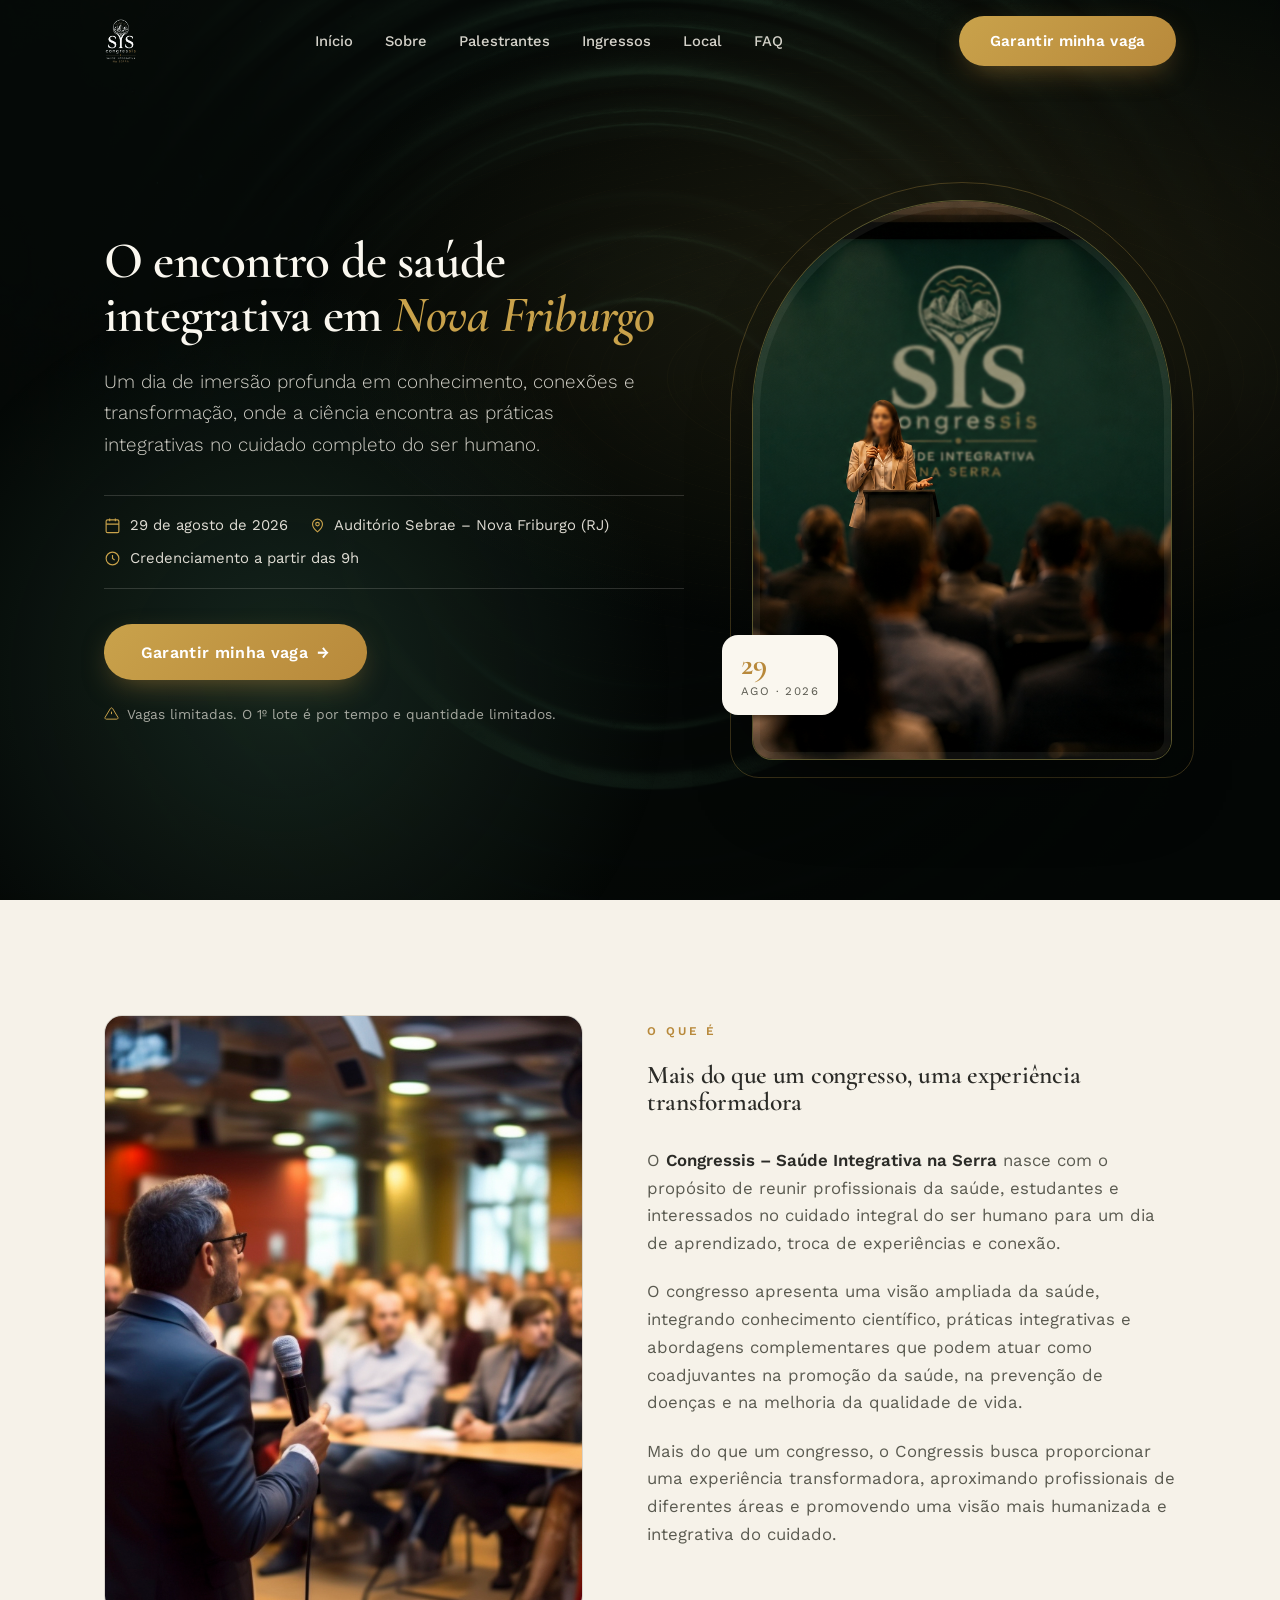
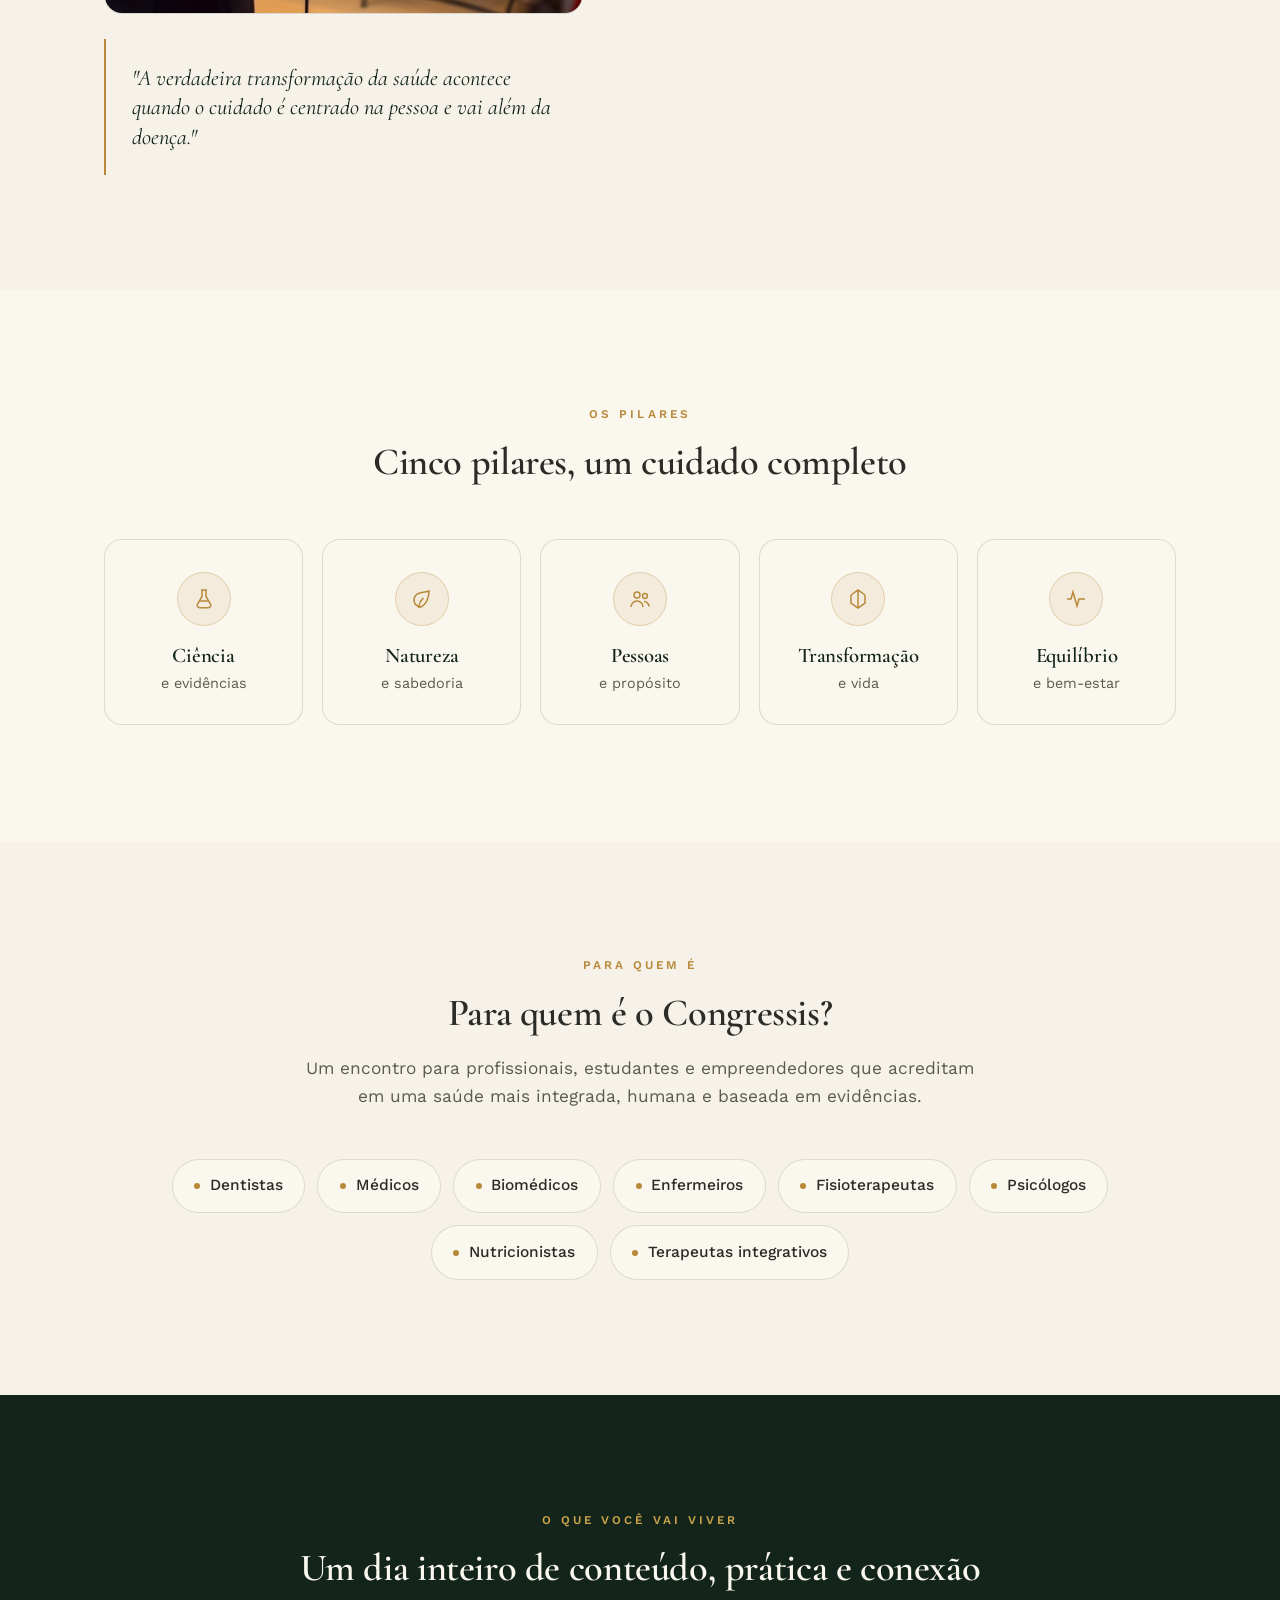
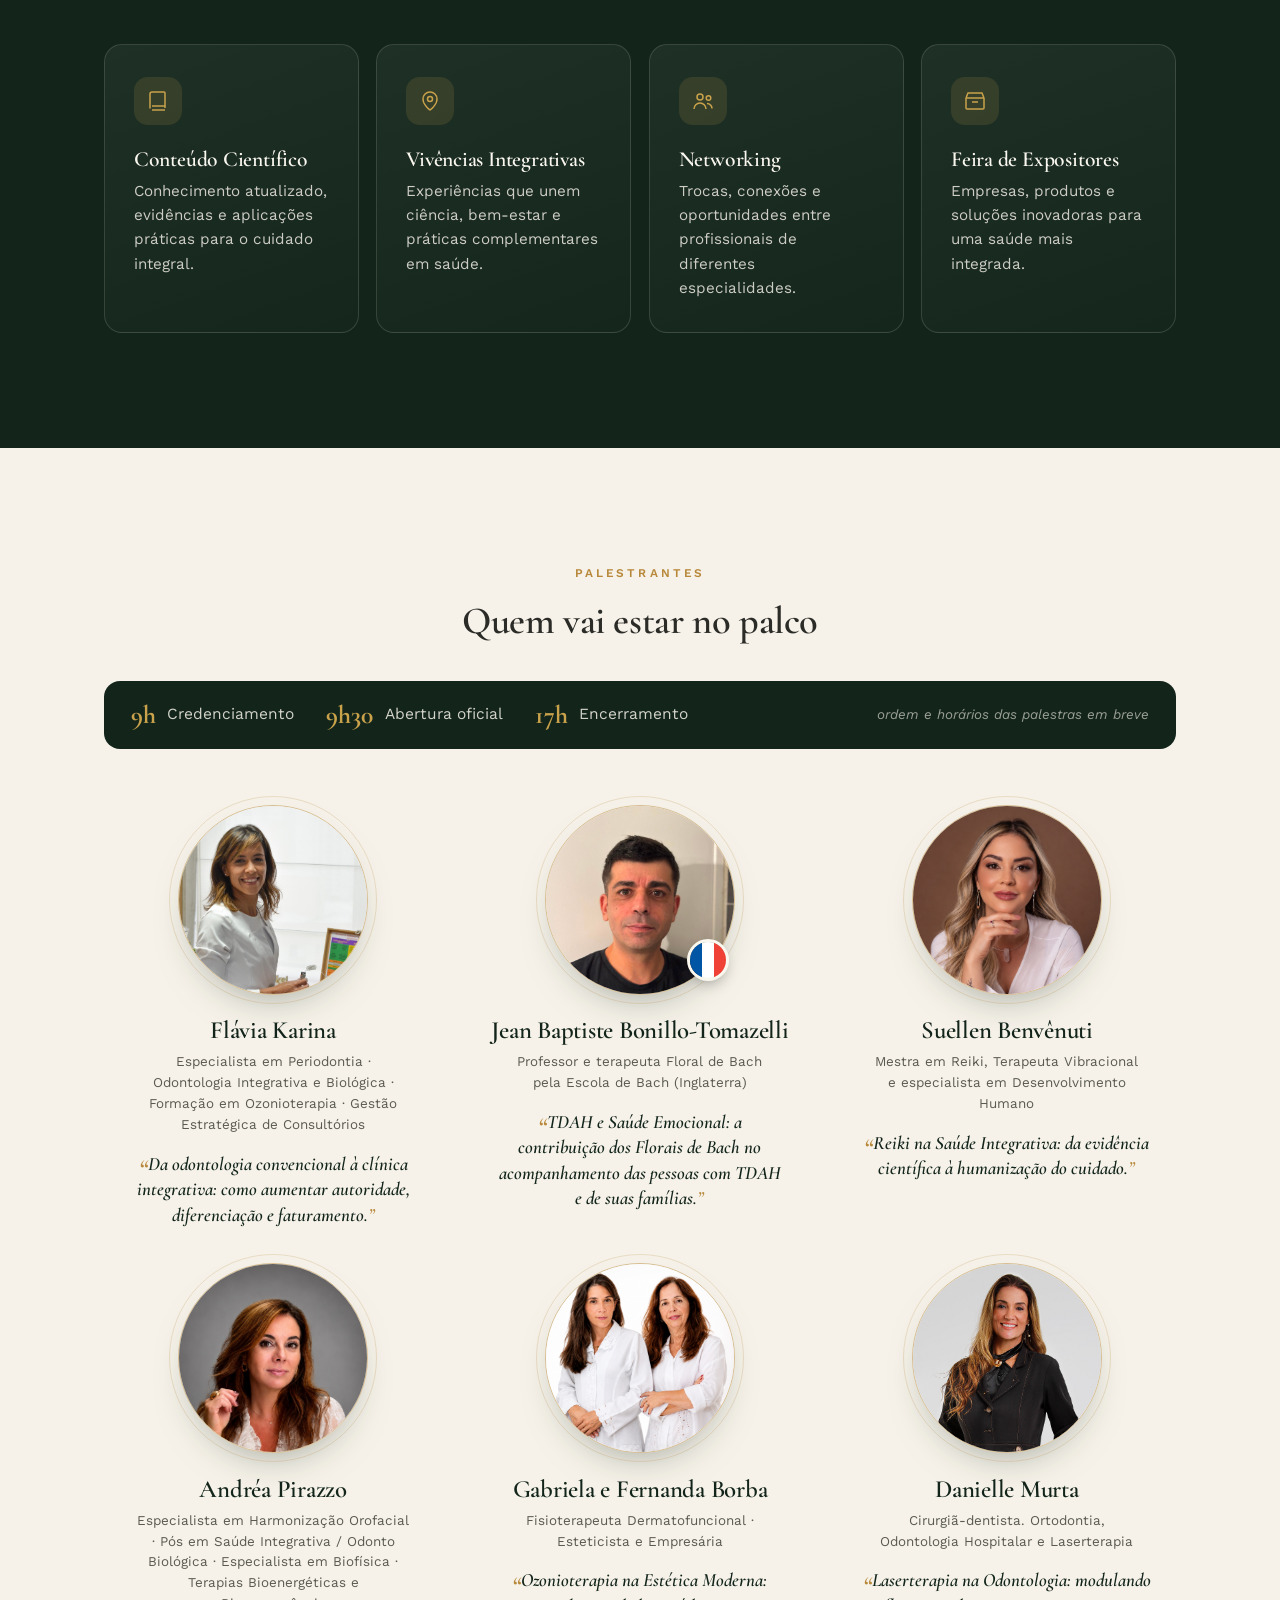
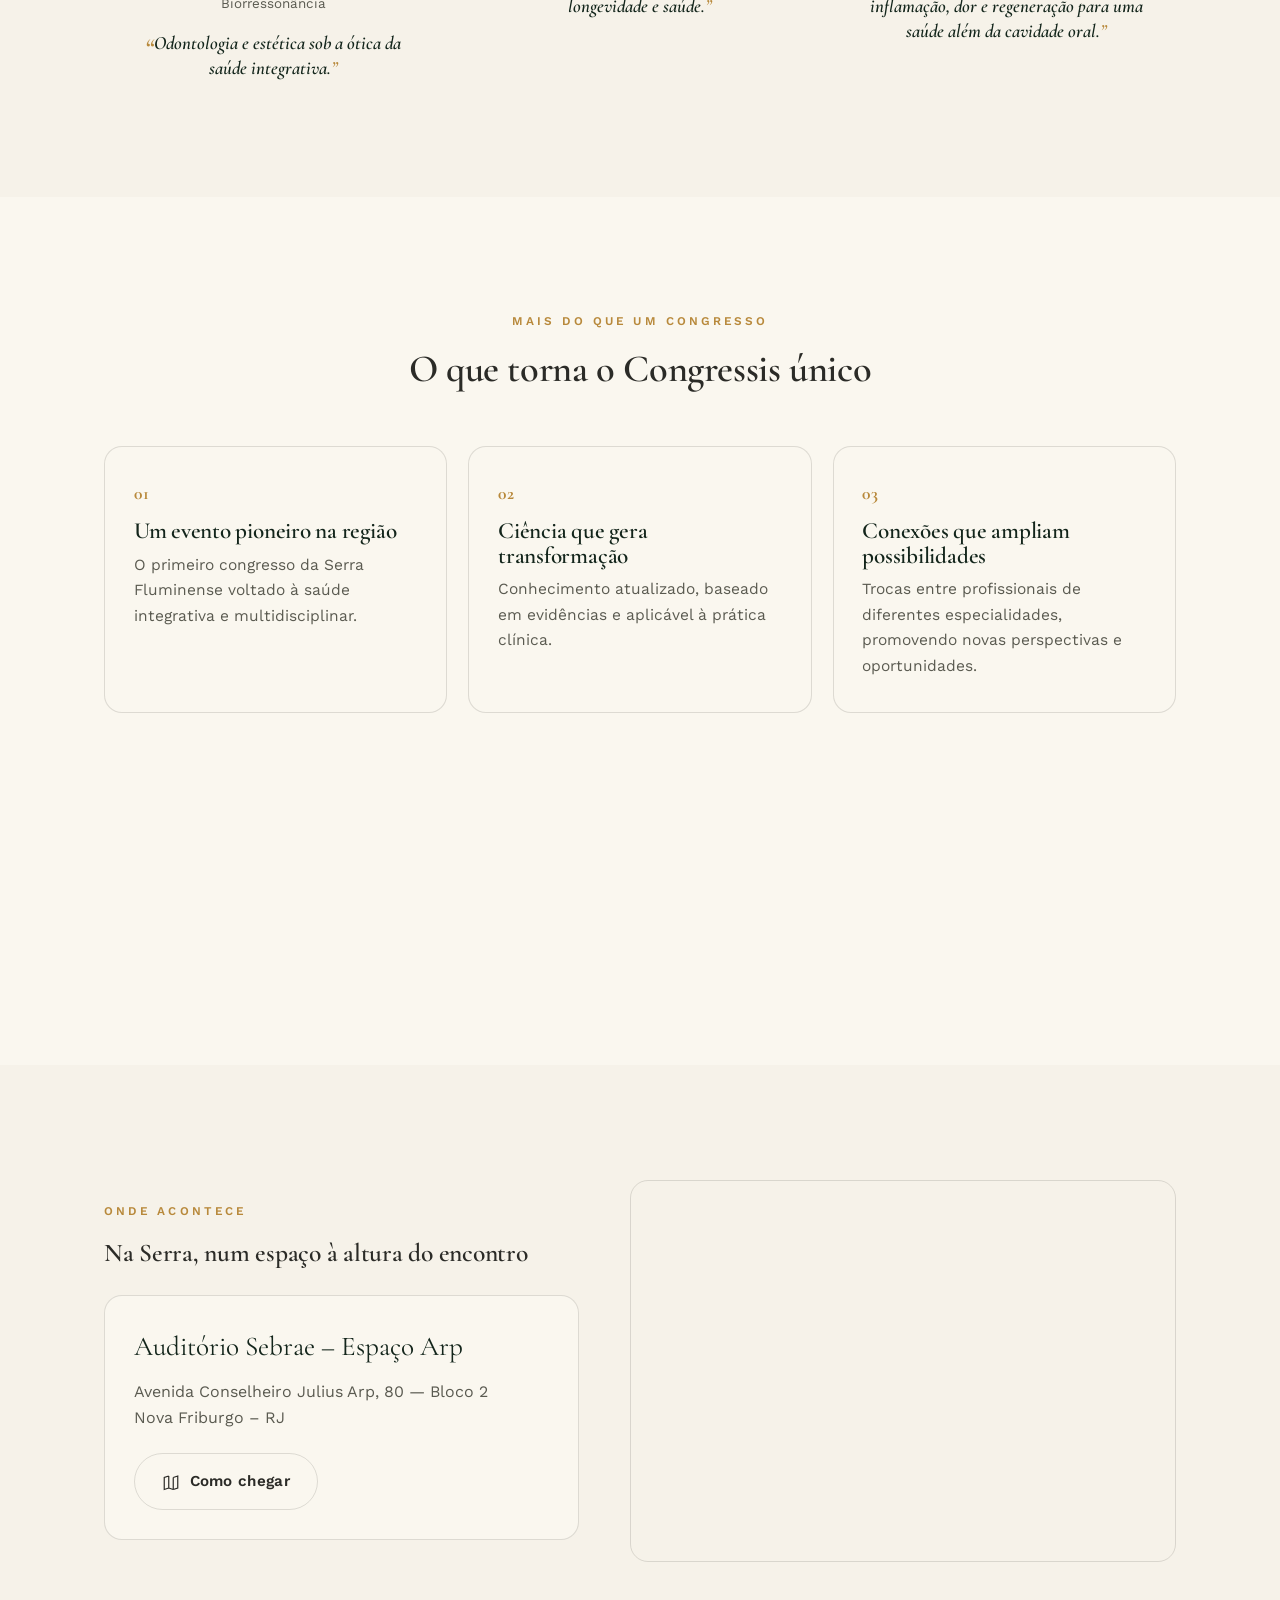
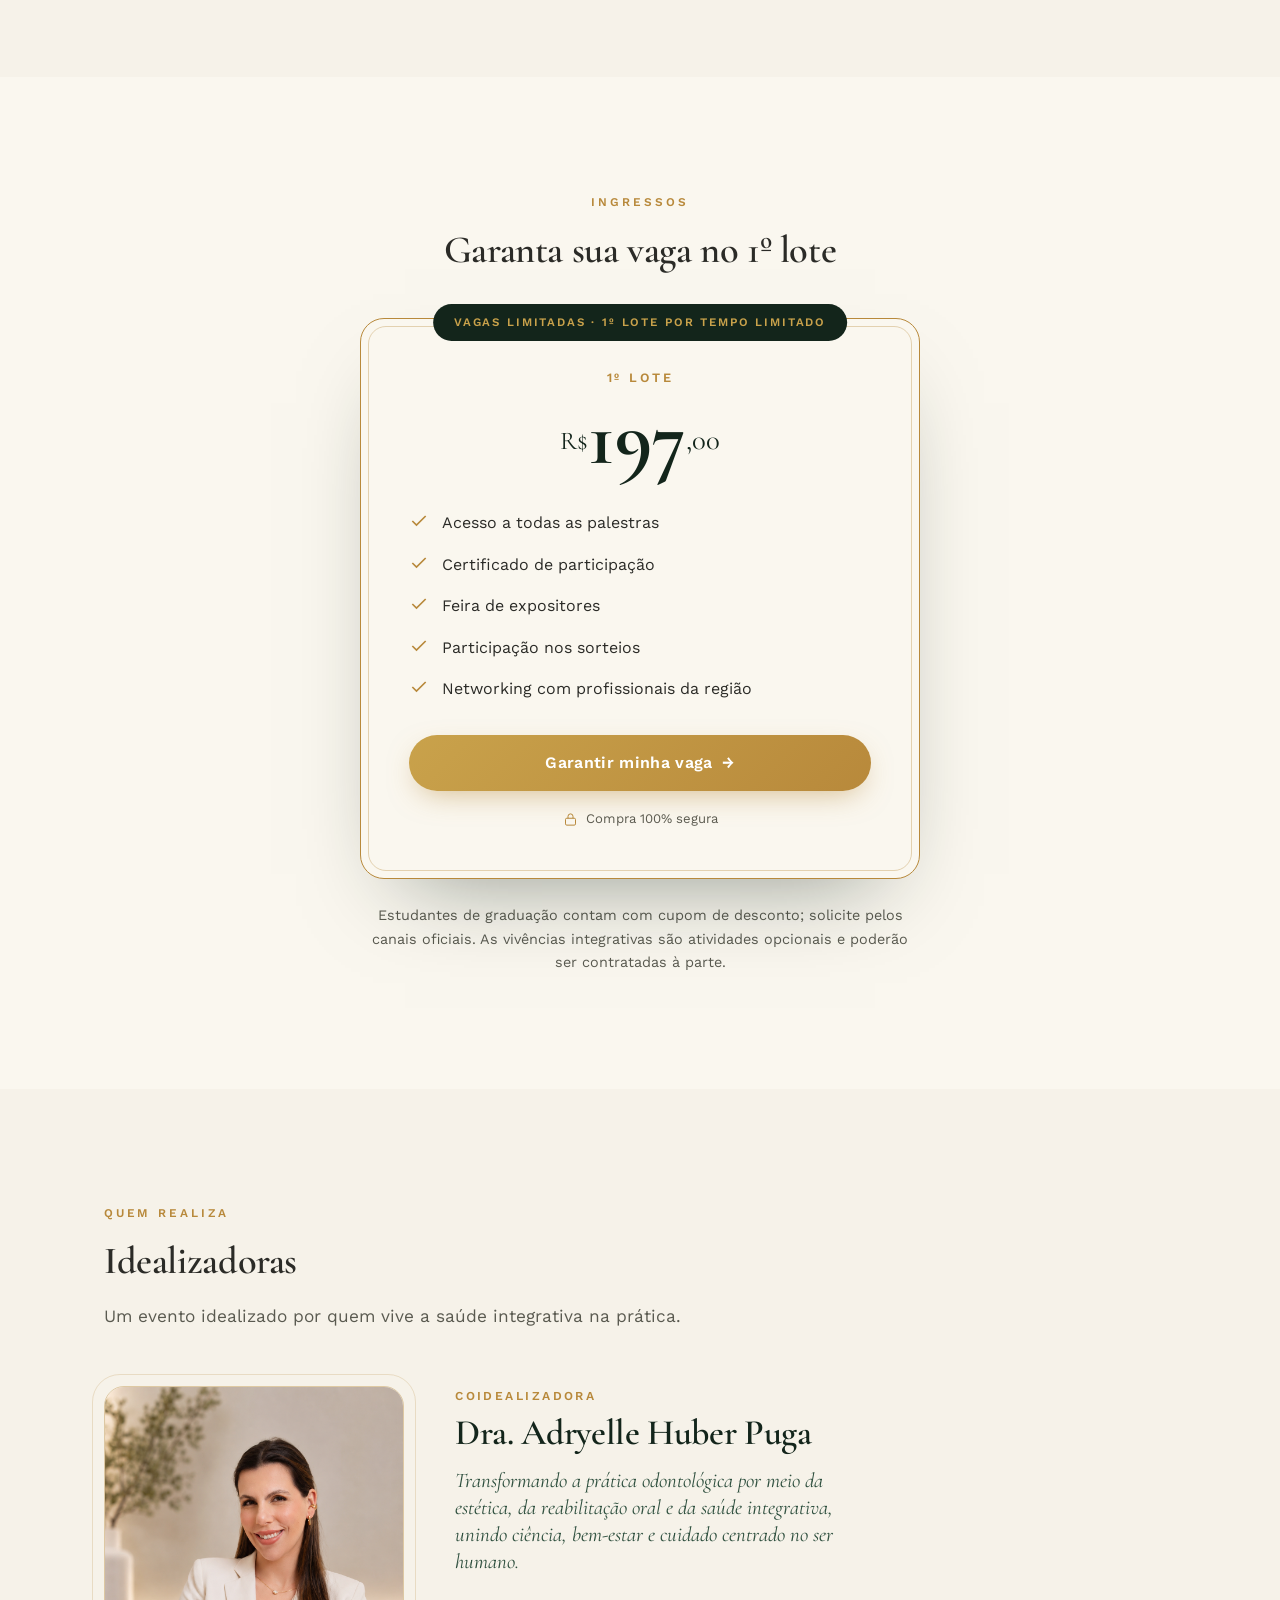
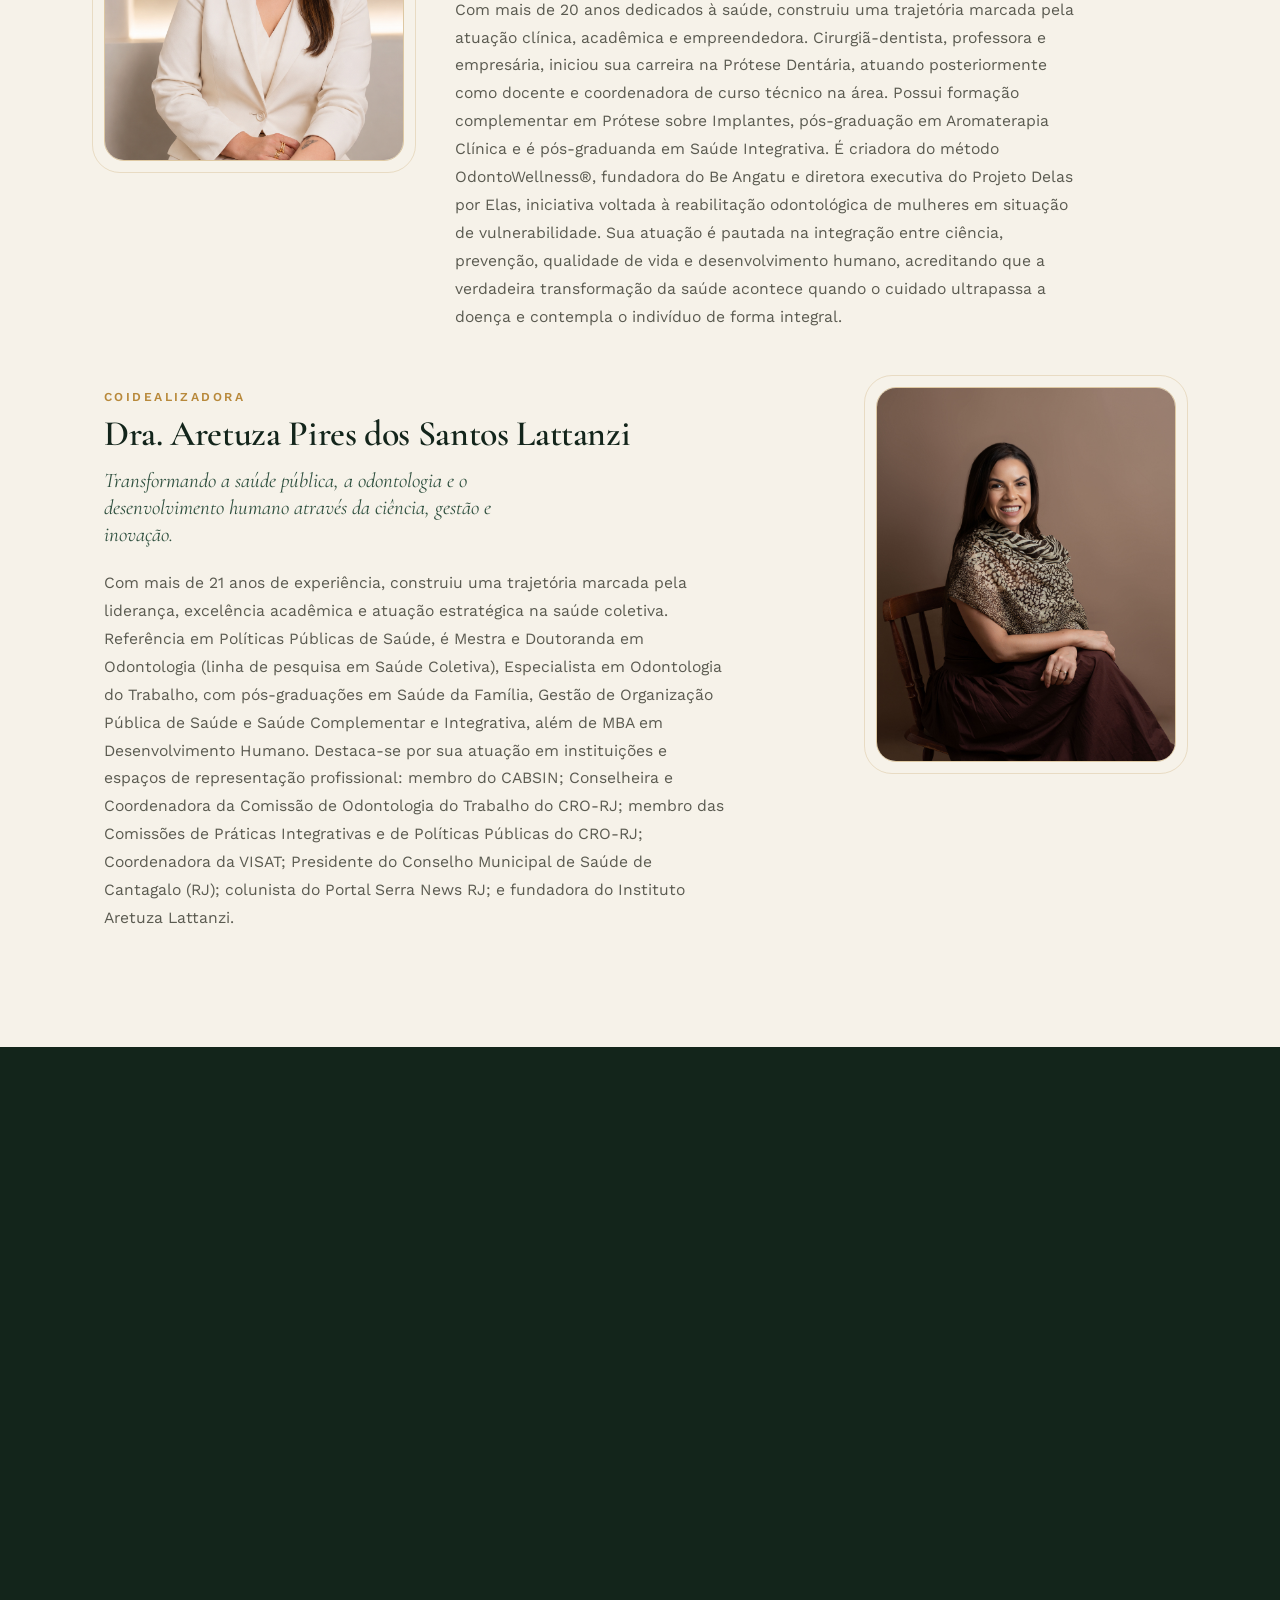
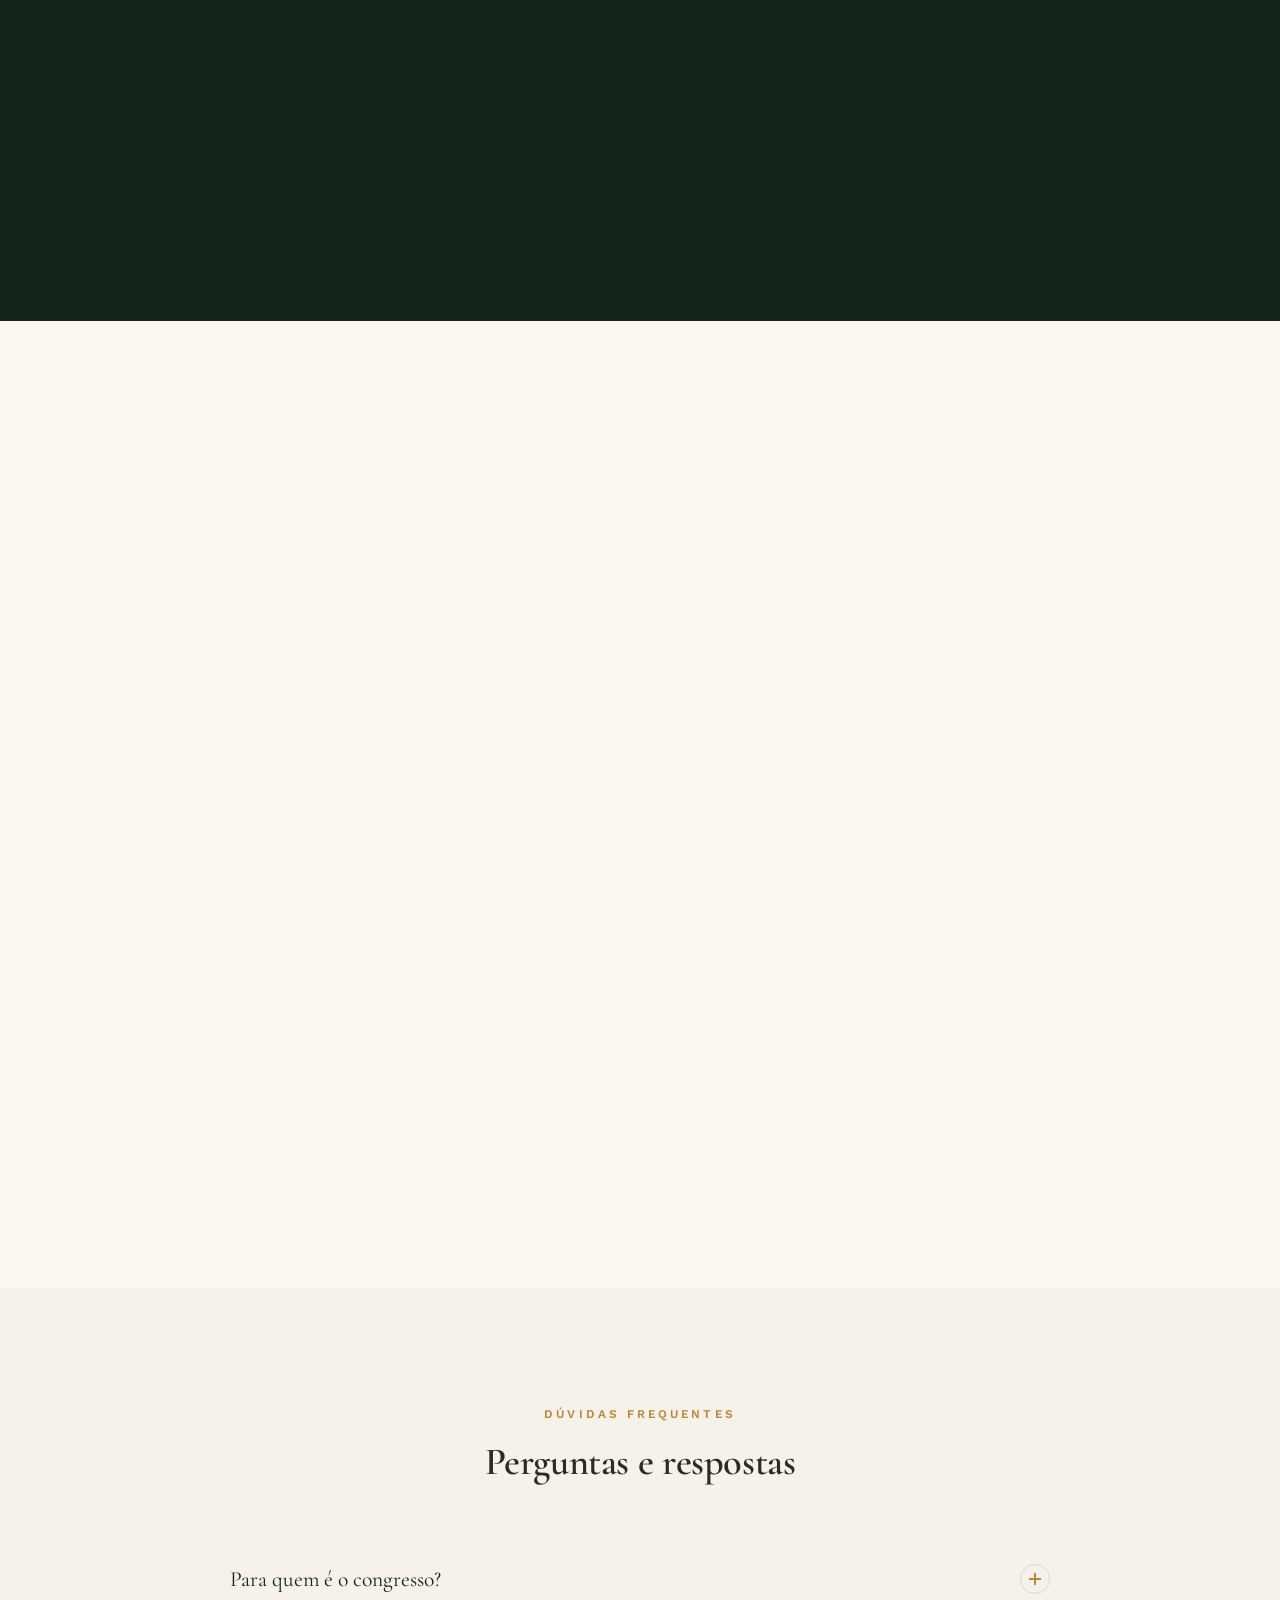
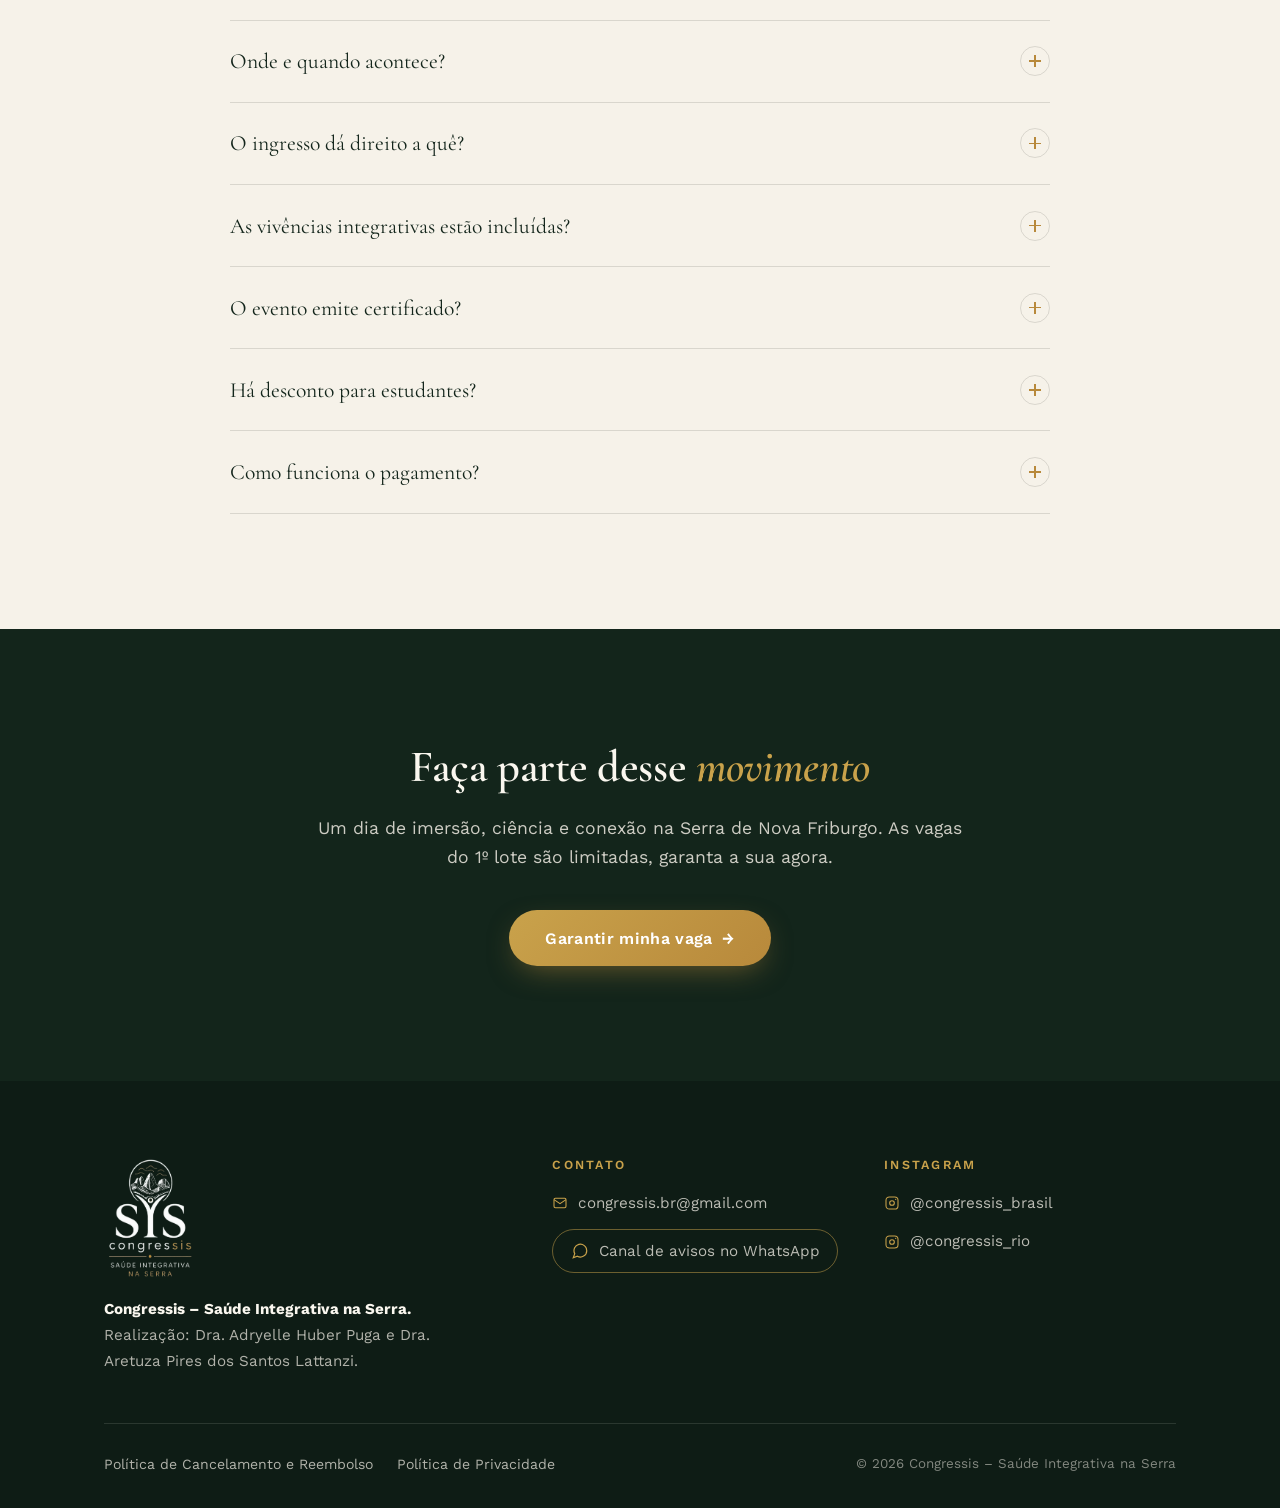
==== commit 7a36780a: "fix: logos height:80px + width:100% + cache-buster CSS" ====
--- a/preview/index.html
+++ b/preview/index.html
@@ -9,7 +9,7 @@
 <link rel="preconnect" href="https://fonts.googleapis.com">
 <link rel="preconnect" href="https://fonts.gstatic.com" crossorigin>
 <link href="https://fonts.googleapis.com/css2?family=Cormorant+Garamond:ital,wght@0,400;0,500;0,600;0,700;1,400;1,500;1,600&family=Work+Sans:wght@300;400;500;600&display=swap" rel="stylesheet">
-<link rel="stylesheet" href="styles.css">
+<link rel="stylesheet" href="styles.css?v=2">
 </head>
 <body>
 
--- a/preview/styles.css
+++ b/preview/styles.css
@@ -447,7 +447,7 @@
 .support-group .gh .ln{flex:1;height:1px;background:var(--line-soft)}
 .logo-grid{display:grid;grid-template-columns:repeat(auto-fill,minmax(150px,1fr));gap:1rem}
 .logo-slot{aspect-ratio:16/9;border-radius:12px;border:none;background:transparent;display:grid;place-items:center;padding:.8rem;transition:box-shadow .25s,transform .25s}
-.logo-slot img{max-height:60px;max-width:140px;width:100%;height:100%;object-fit:contain;display:block}
+.logo-slot img{width:100%;height:80px;object-fit:contain;display:block}
 .logo-slot:has(img):hover{box-shadow:0 4px 16px rgba(0,0,0,.08);transform:translateY(-2px)}
 .logo-slot span{font-family:ui-monospace,monospace;font-size:.68rem;letter-spacing:.1em;color:var(--ink-soft);opacity:.55;text-transform:uppercase}
 /* Apoio institucional — bloco destacado */
@@ -456,9 +456,7 @@
 .logo-grid--center{max-width:300px;margin:0;grid-template-columns:1fr}
 .logo-slot--lg{aspect-ratio:2/1;padding:1.4rem;border:none;background:transparent;box-shadow:none}
 .logo-slot--lg img{max-height:90px;max-width:220px}
-.logo-slot--lg:hover{transform:none;box-shadow:none}
-.logo-slot--fitos img{max-height:80px;max-width:180px}
-@media(max-width:768px){
+.logo-slot--lg:hover{transform:none;box-shadow:none}@media(max-width:768px){
   .gh--center{justify-content:center}
   .logo-grid--center{margin:0 auto}
 }
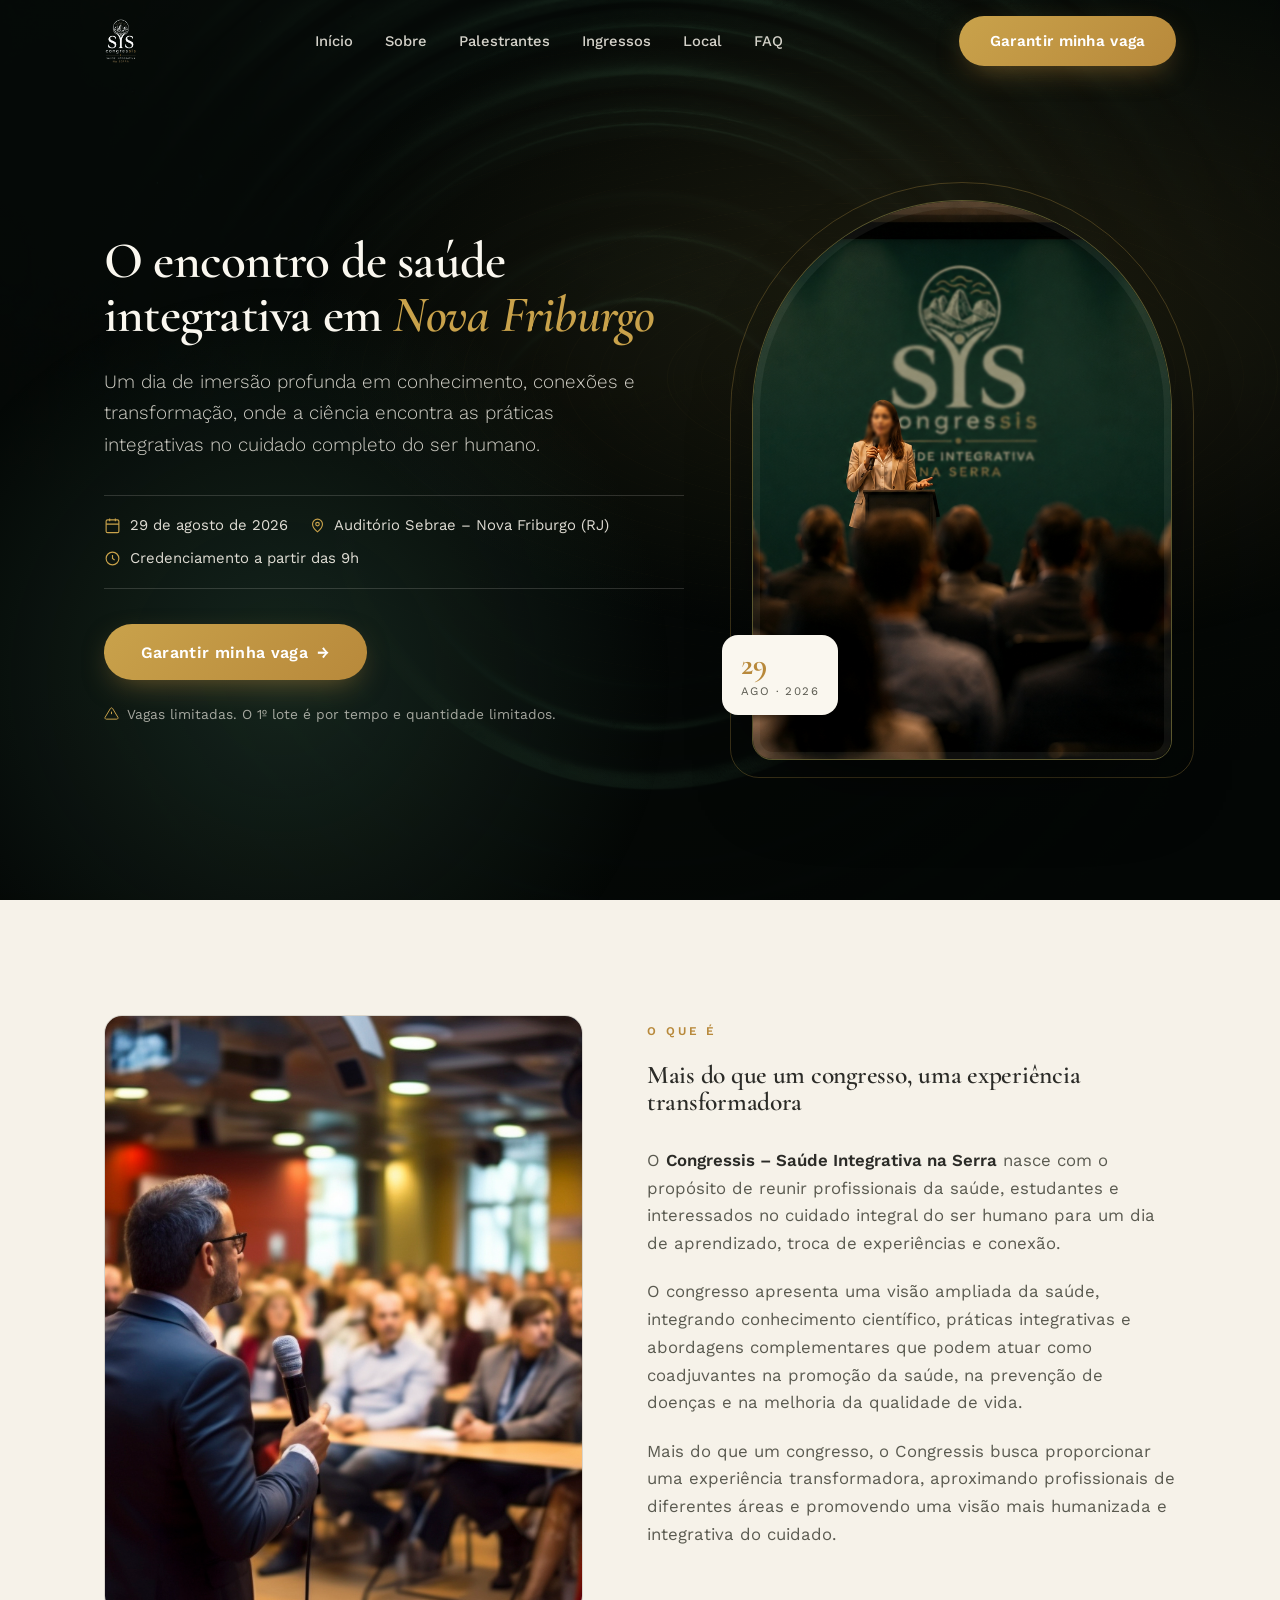
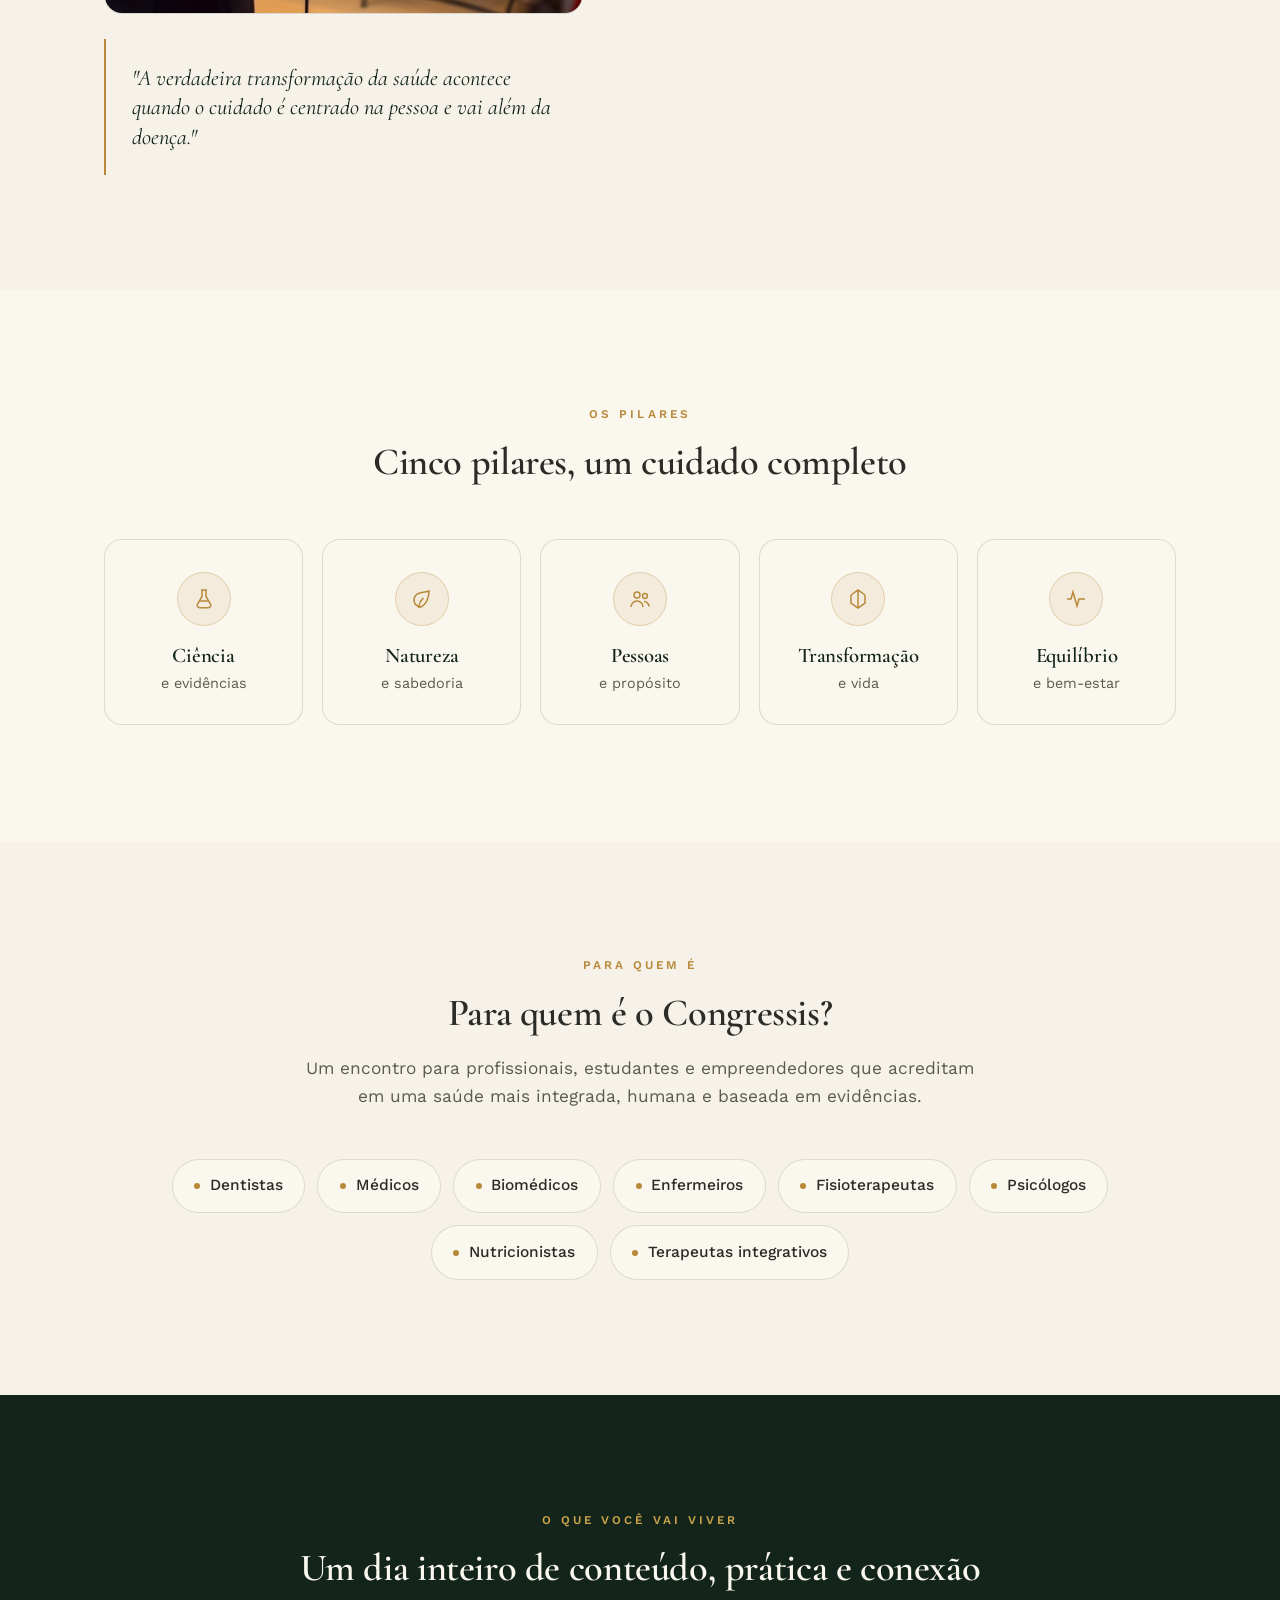
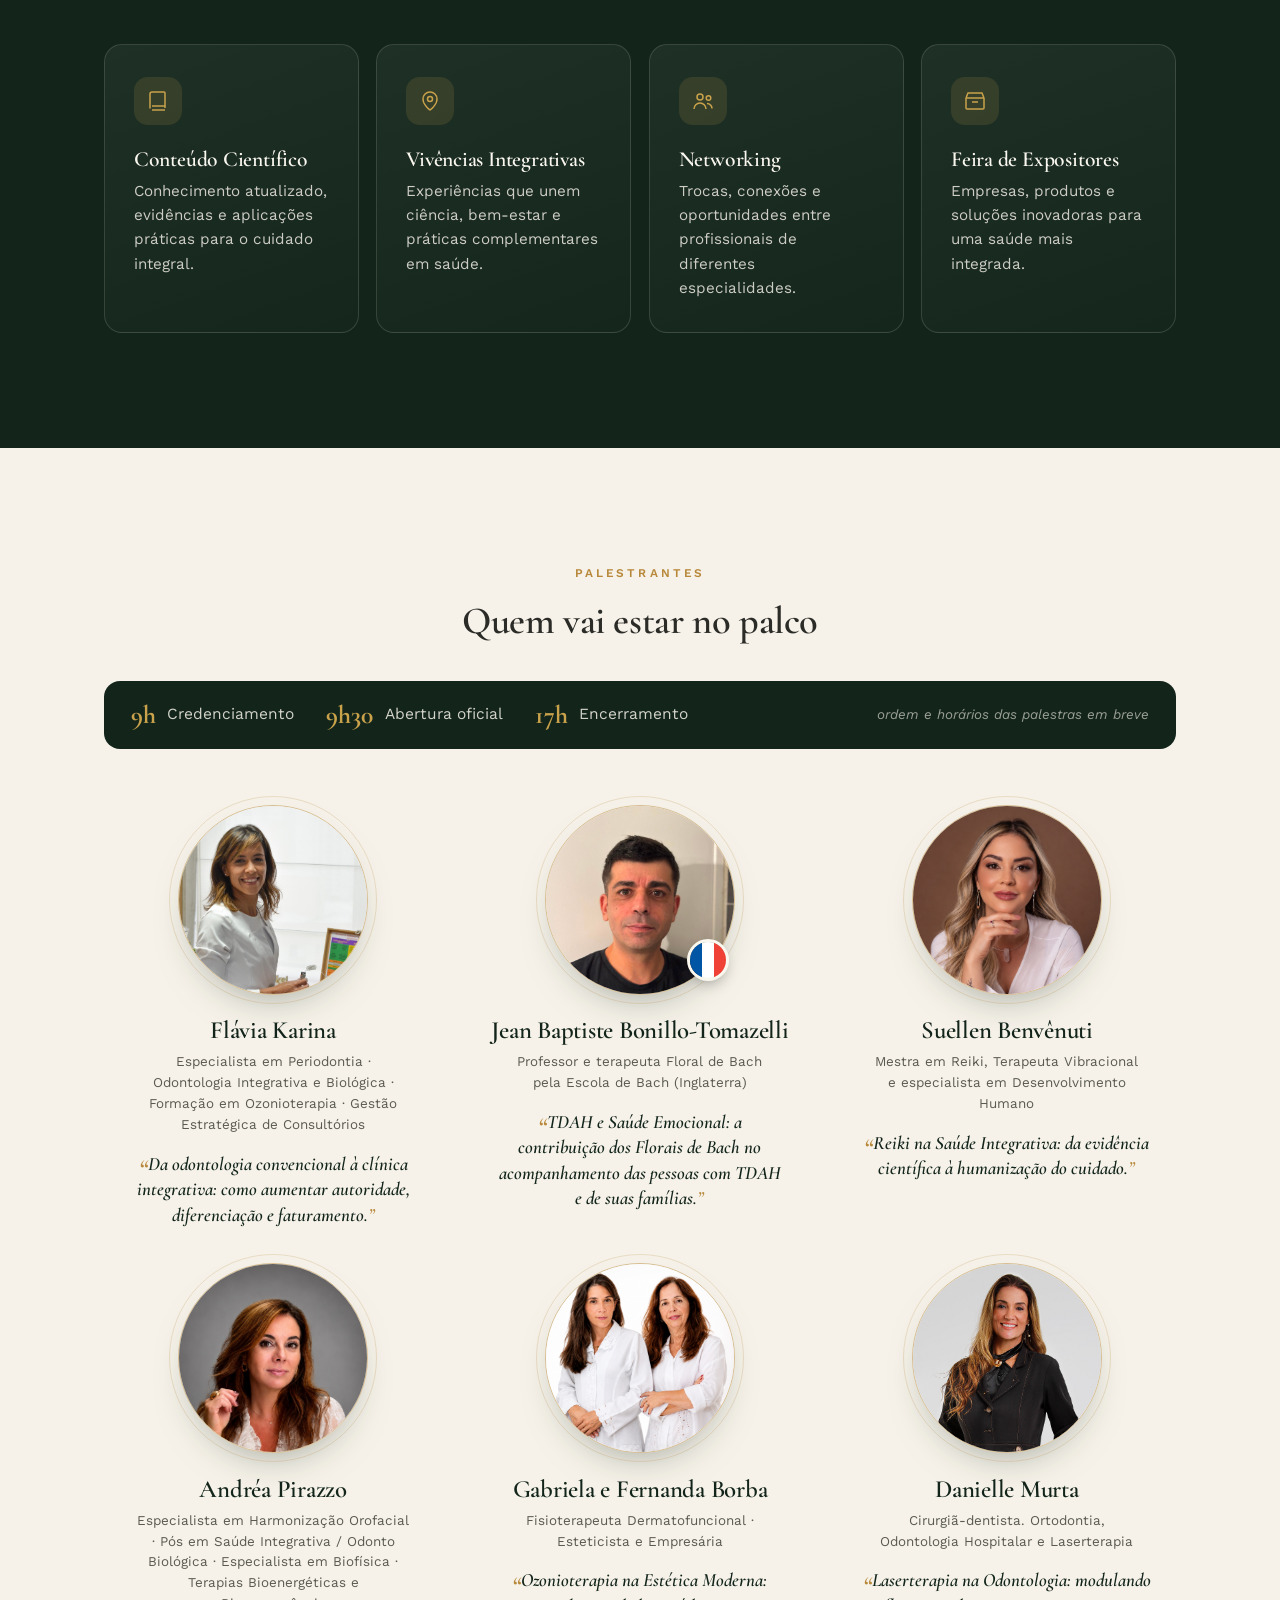
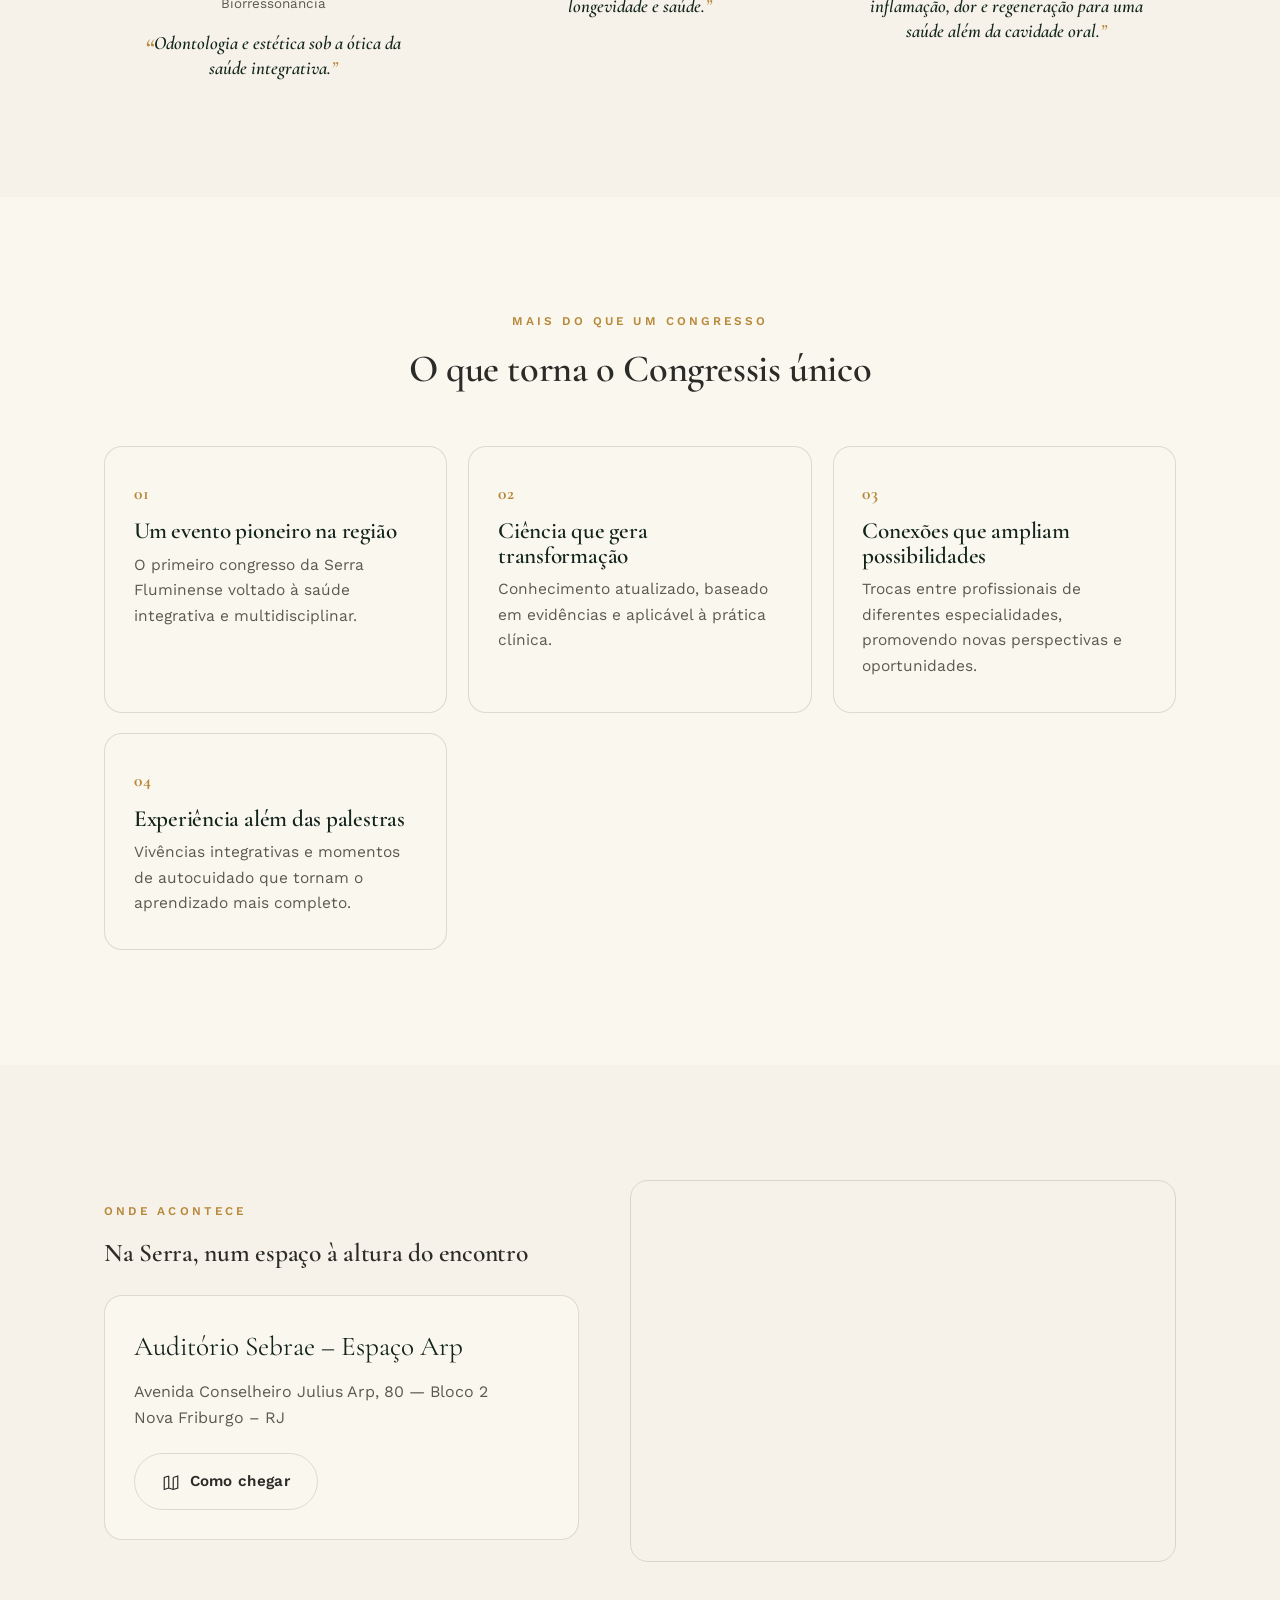
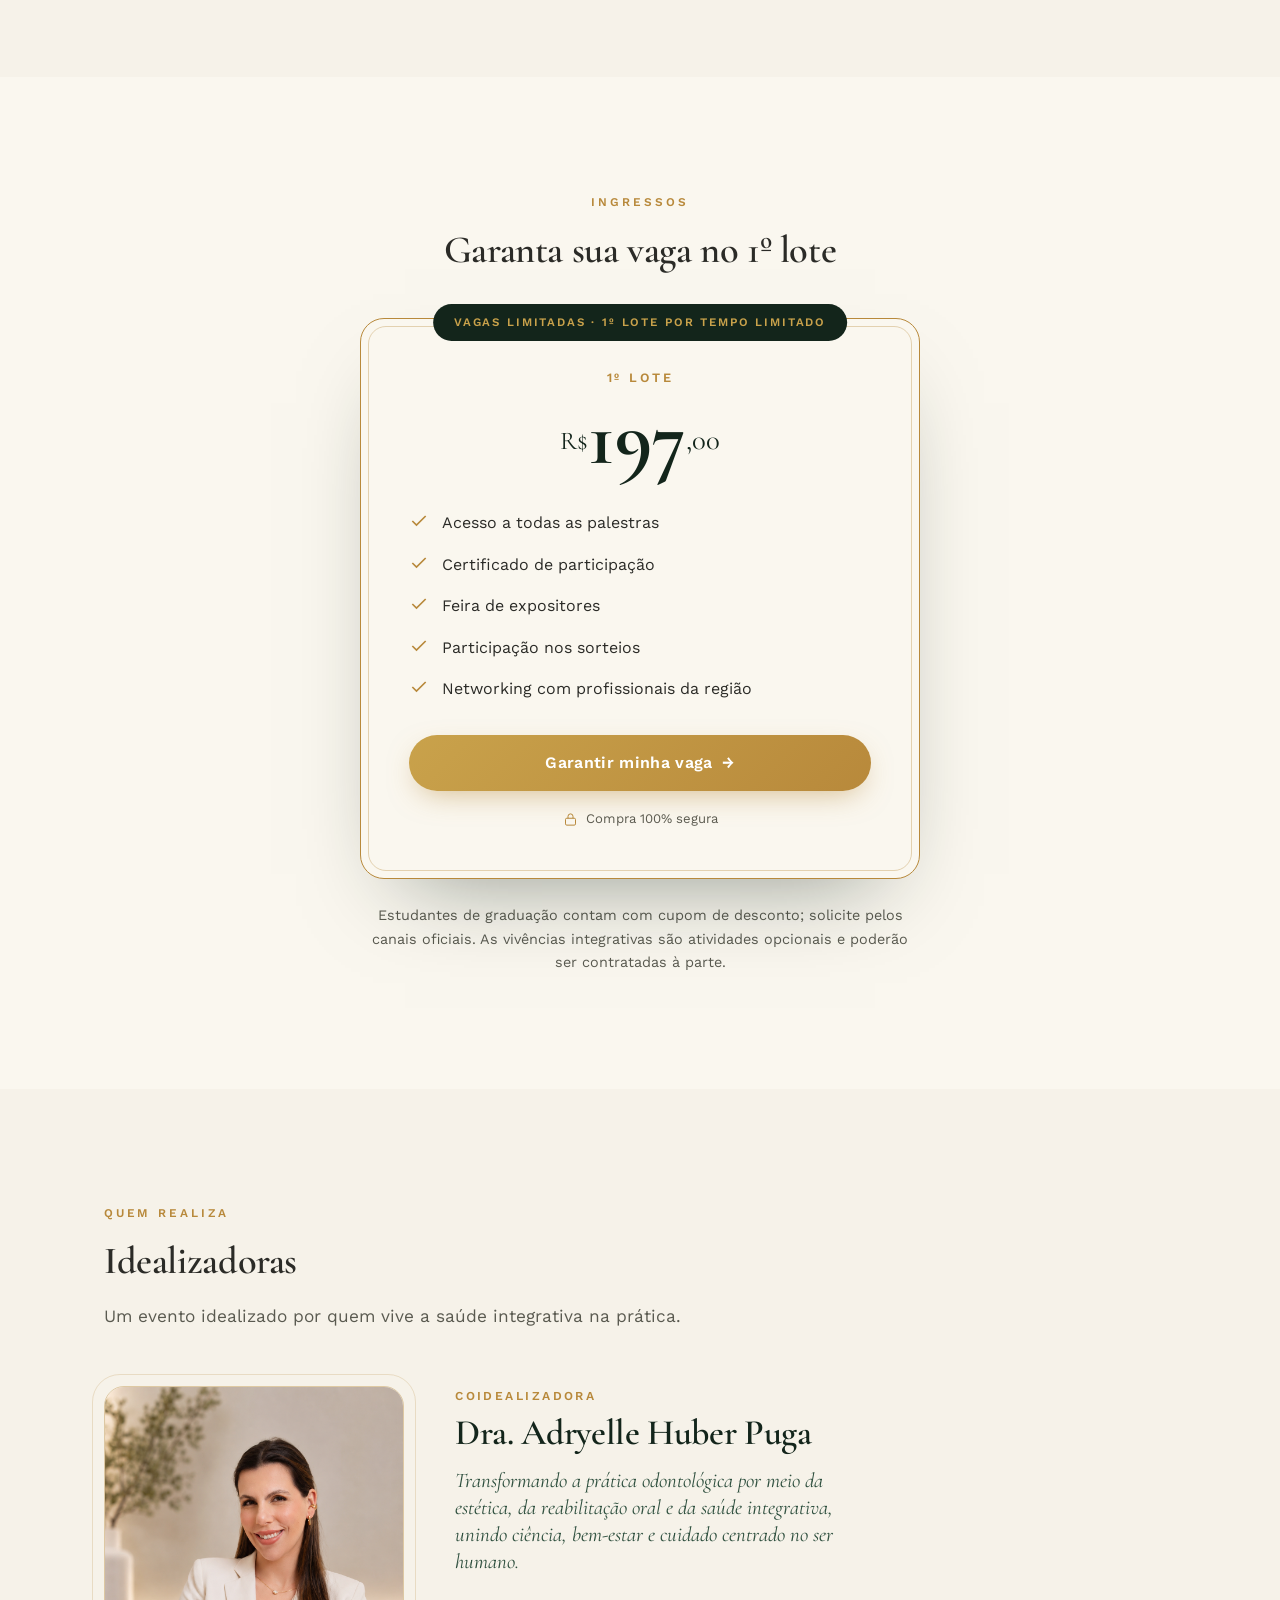
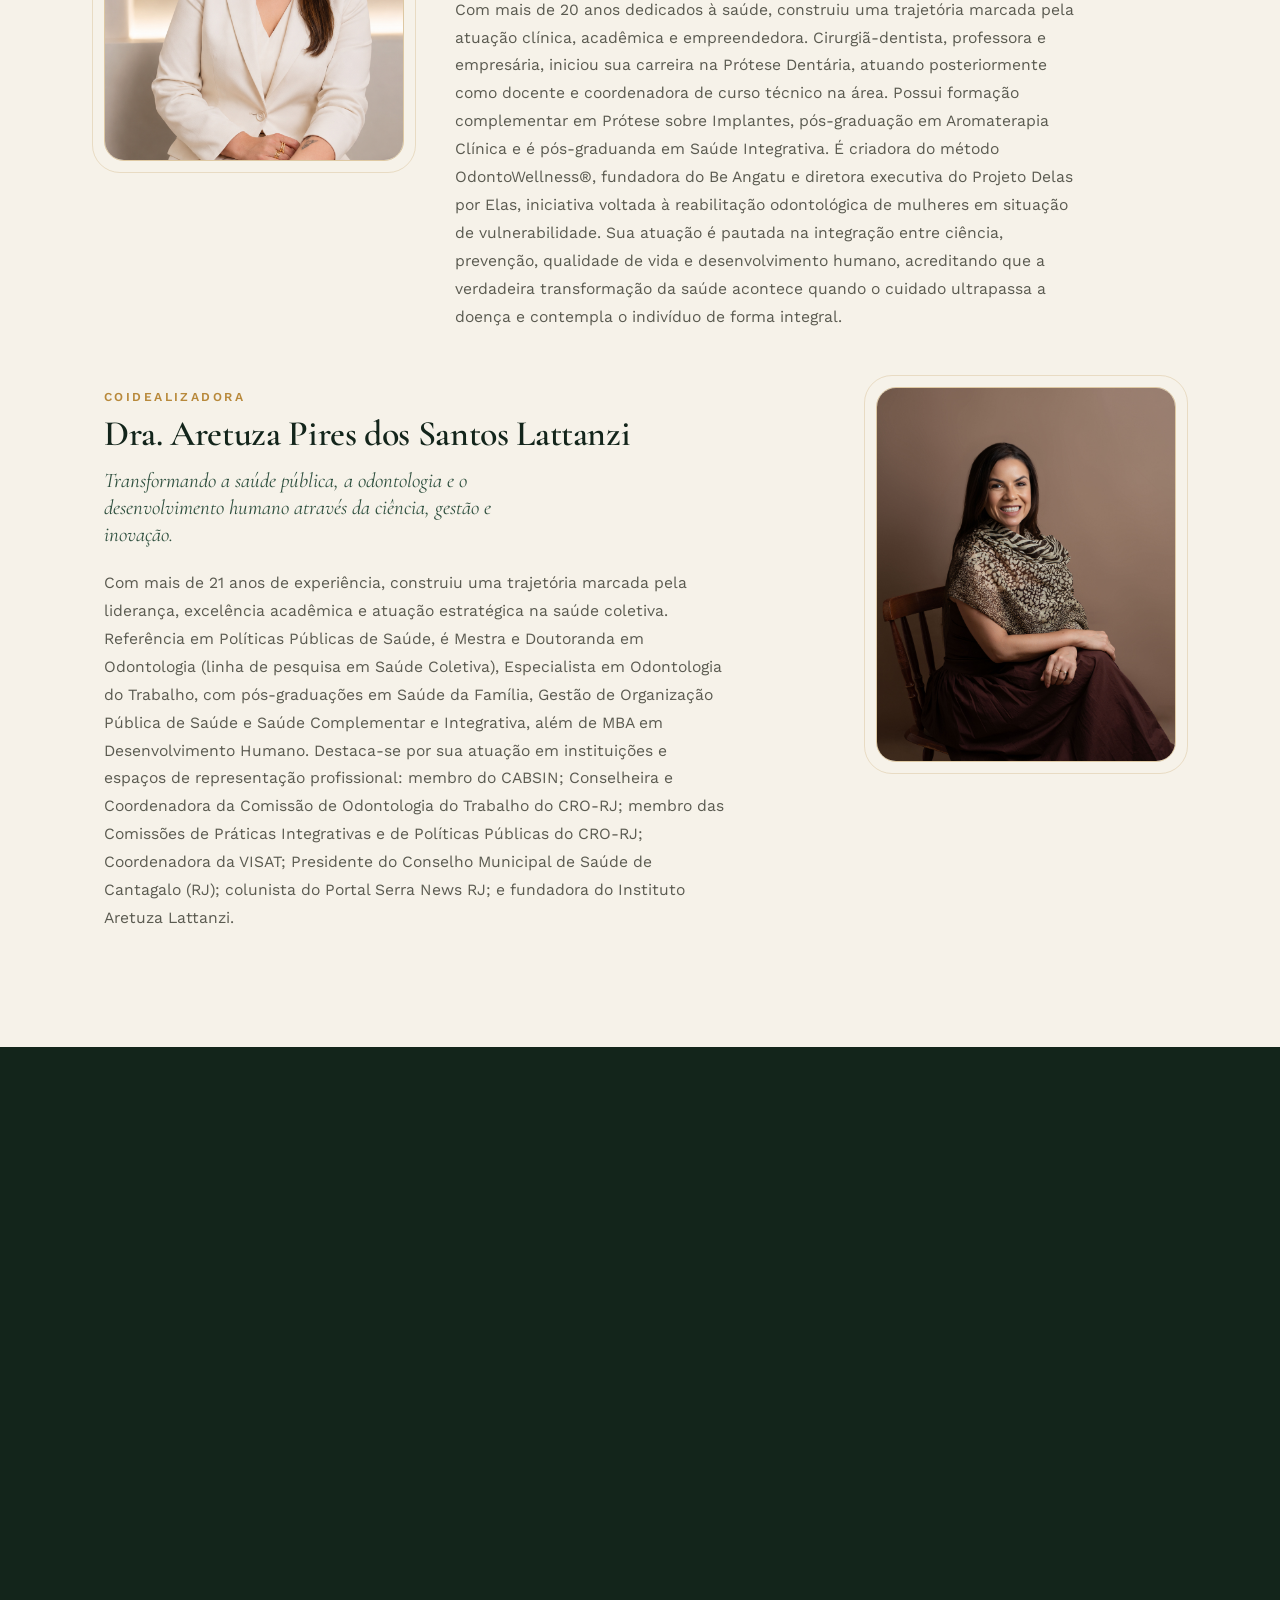
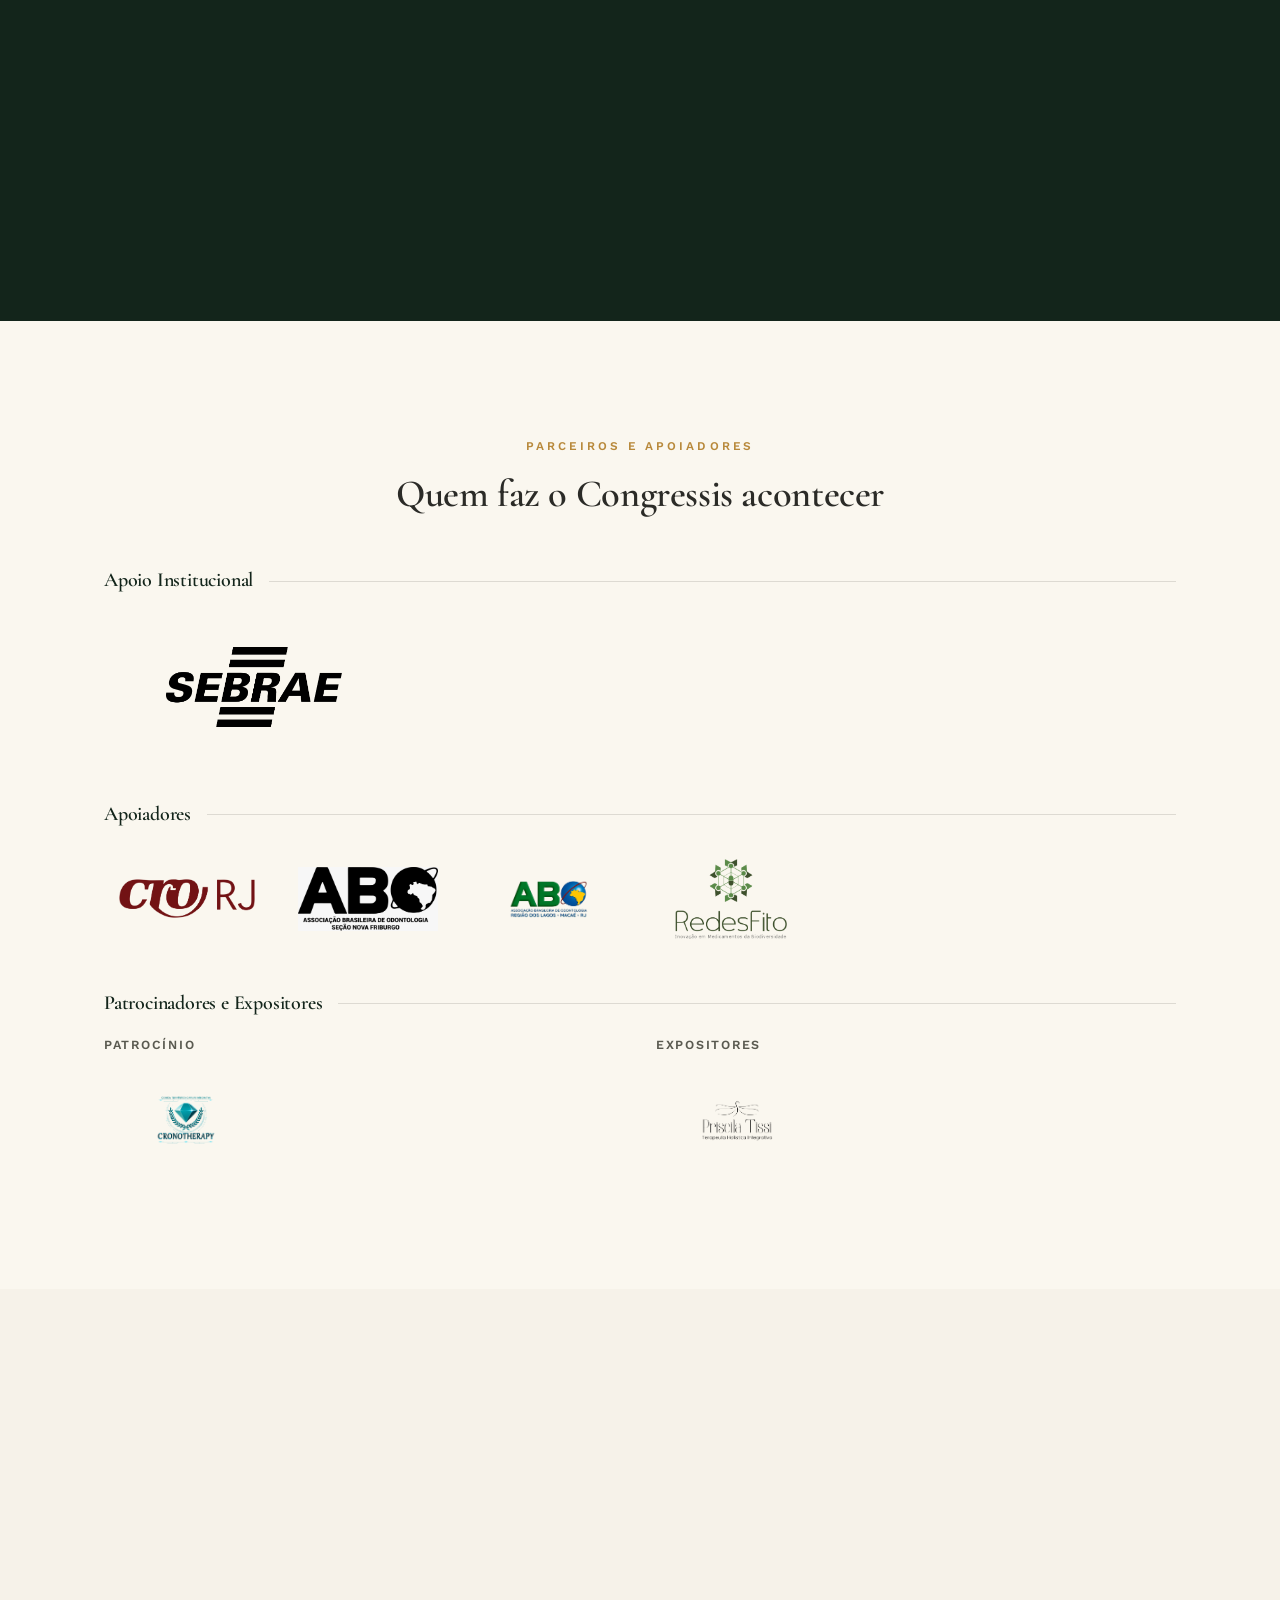
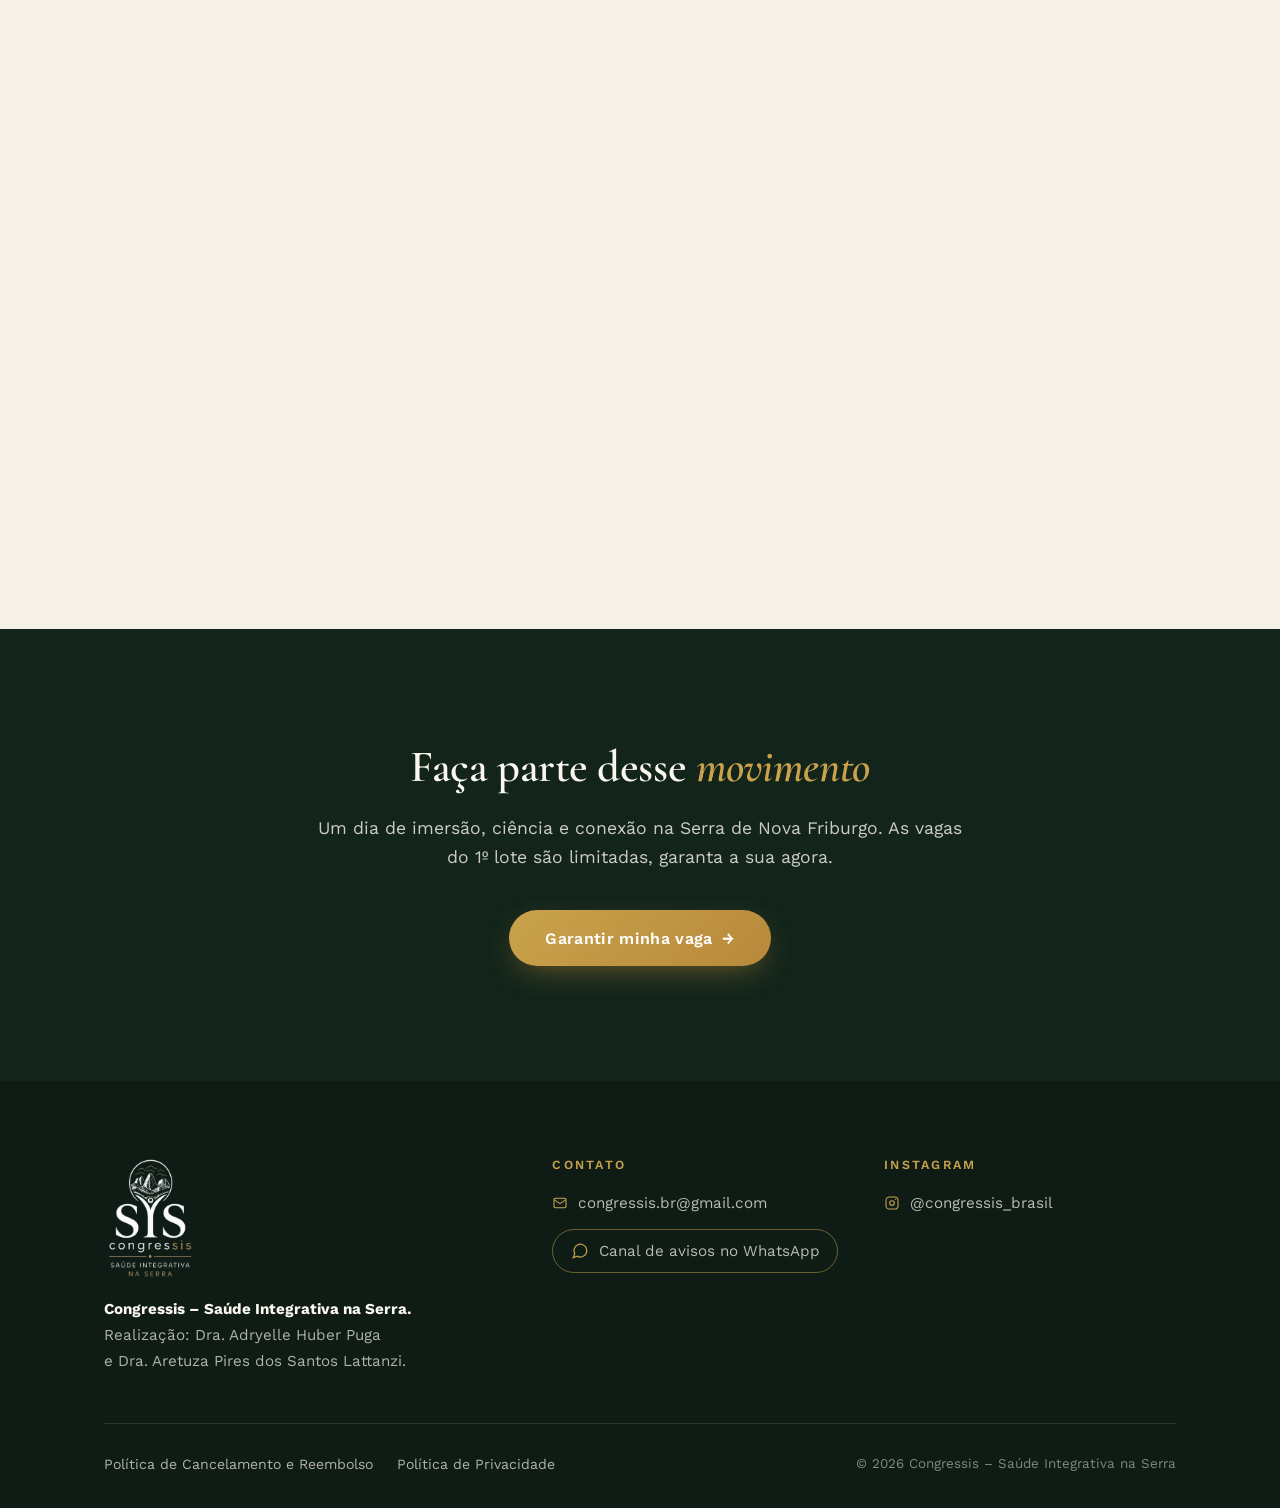
==== commit 4efe4b0a: "fix: nowrap no nome Aretuza no footer + remove @congressis_rio" ====
--- a/preview/index.html
+++ b/preview/index.html
@@ -497,7 +497,7 @@
     <div class="ft-grid">
       <div class="ft-brand">
         <img src="assets/logos/logo-branca-sem-fundo.png" alt="Congressis" class="ft-logo">
-        <p><strong style="color:var(--cream-2)">Congressis – Saúde Integrativa na Serra.</strong> Realização: Dra. Adryelle Huber Puga e Dra. Aretuza Pires dos Santos Lattanzi.</p>
+        <p><strong style="color:var(--cream-2)">Congressis – Saúde Integrativa na Serra.</strong> Realização: Dra. Adryelle Huber Puga e&nbsp;<span style="white-space:nowrap">Dra. Aretuza Pires dos Santos Lattanzi.</span></p>
       </div>
       <div class="ft-col">
         <h4>Contato</h4>
@@ -507,7 +507,6 @@
       <div class="ft-col">
         <h4>Instagram</h4>
         <a href="https://www.instagram.com/congressis_brasil" target="_blank" rel="noopener"><svg viewBox="0 0 24 24" fill="none" stroke="currentColor" stroke-width="1.6"><rect x="3" y="3" width="18" height="18" rx="5"/><circle cx="12" cy="12" r="3.5"/><circle cx="17.5" cy="6.5" r="1" fill="currentColor" stroke="none"/></svg>@congressis_brasil</a>
-        <a href="https://www.instagram.com/congressis_rio" target="_blank" rel="noopener"><svg viewBox="0 0 24 24" fill="none" stroke="currentColor" stroke-width="1.6"><rect x="3" y="3" width="18" height="18" rx="5"/><circle cx="12" cy="12" r="3.5"/><circle cx="17.5" cy="6.5" r="1" fill="currentColor" stroke="none"/></svg>@congressis_rio</a>
       </div>
     </div>
     <div class="ft-bottom">
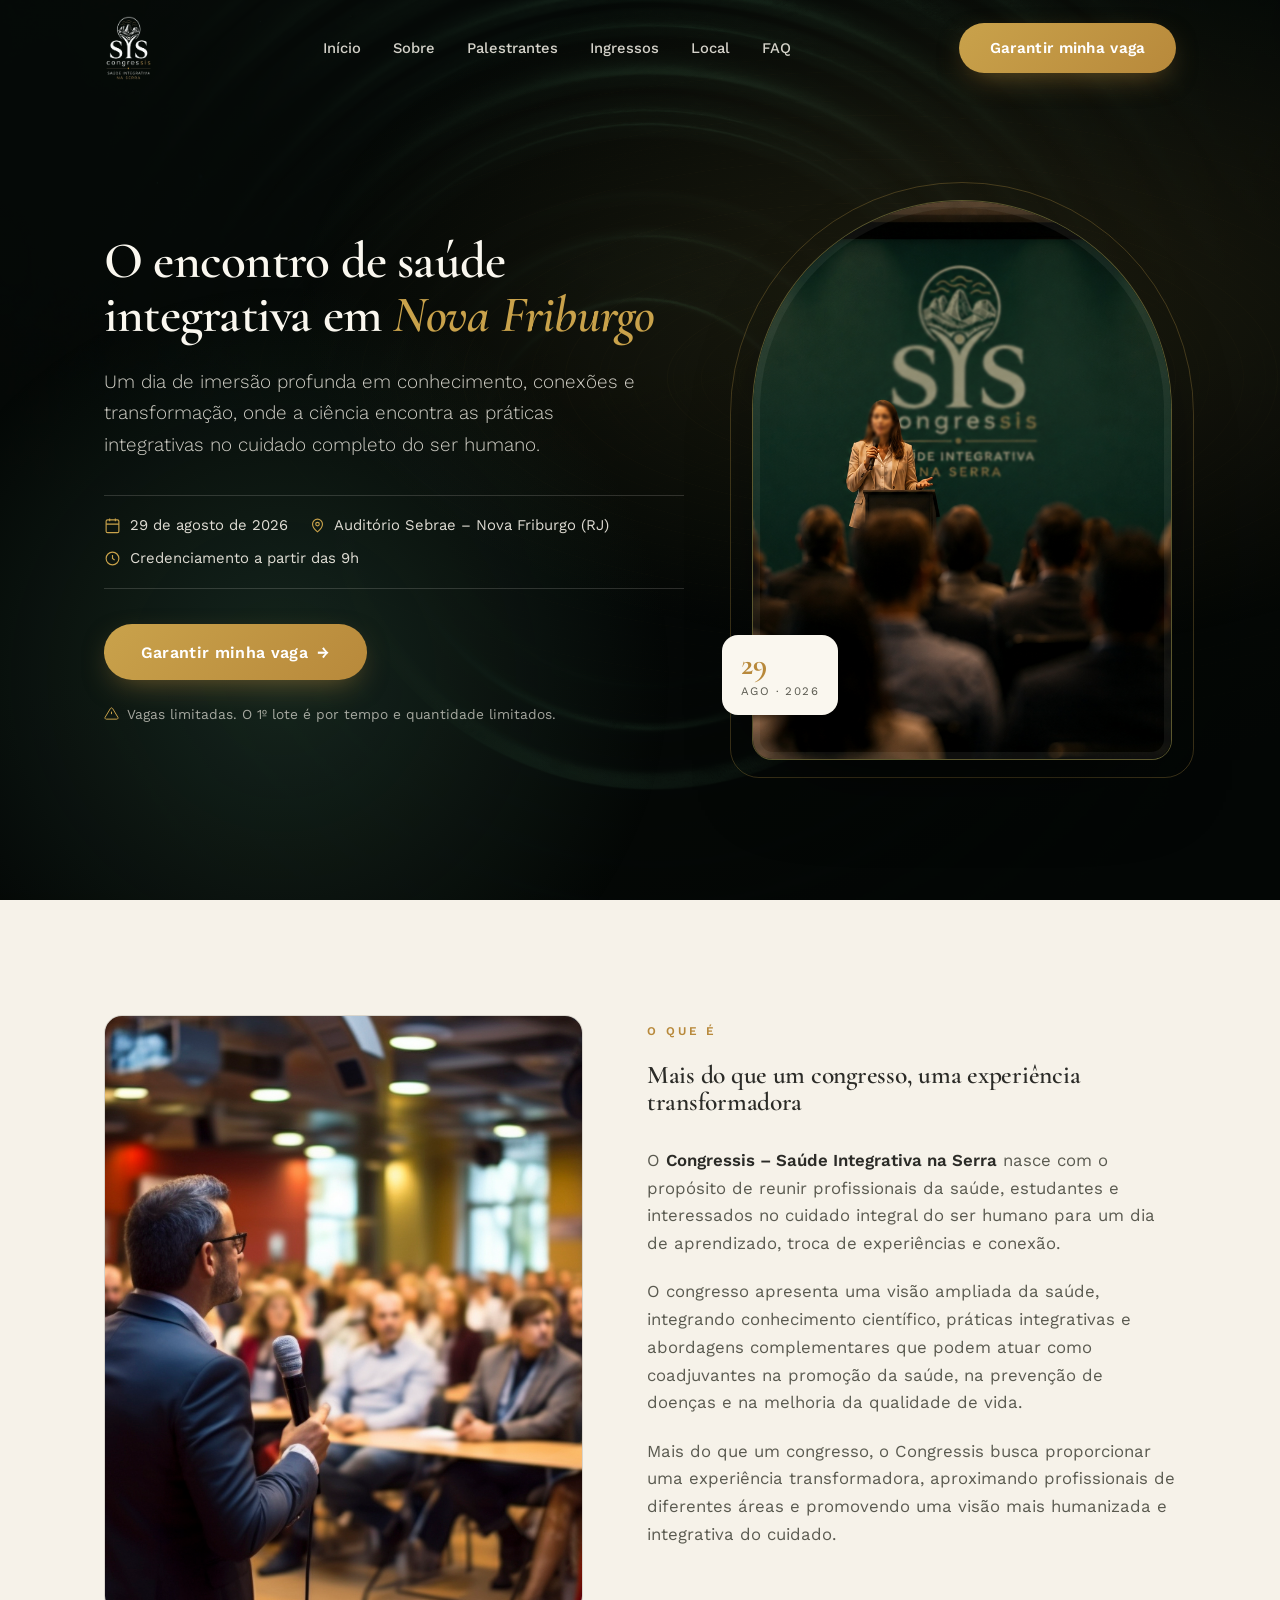
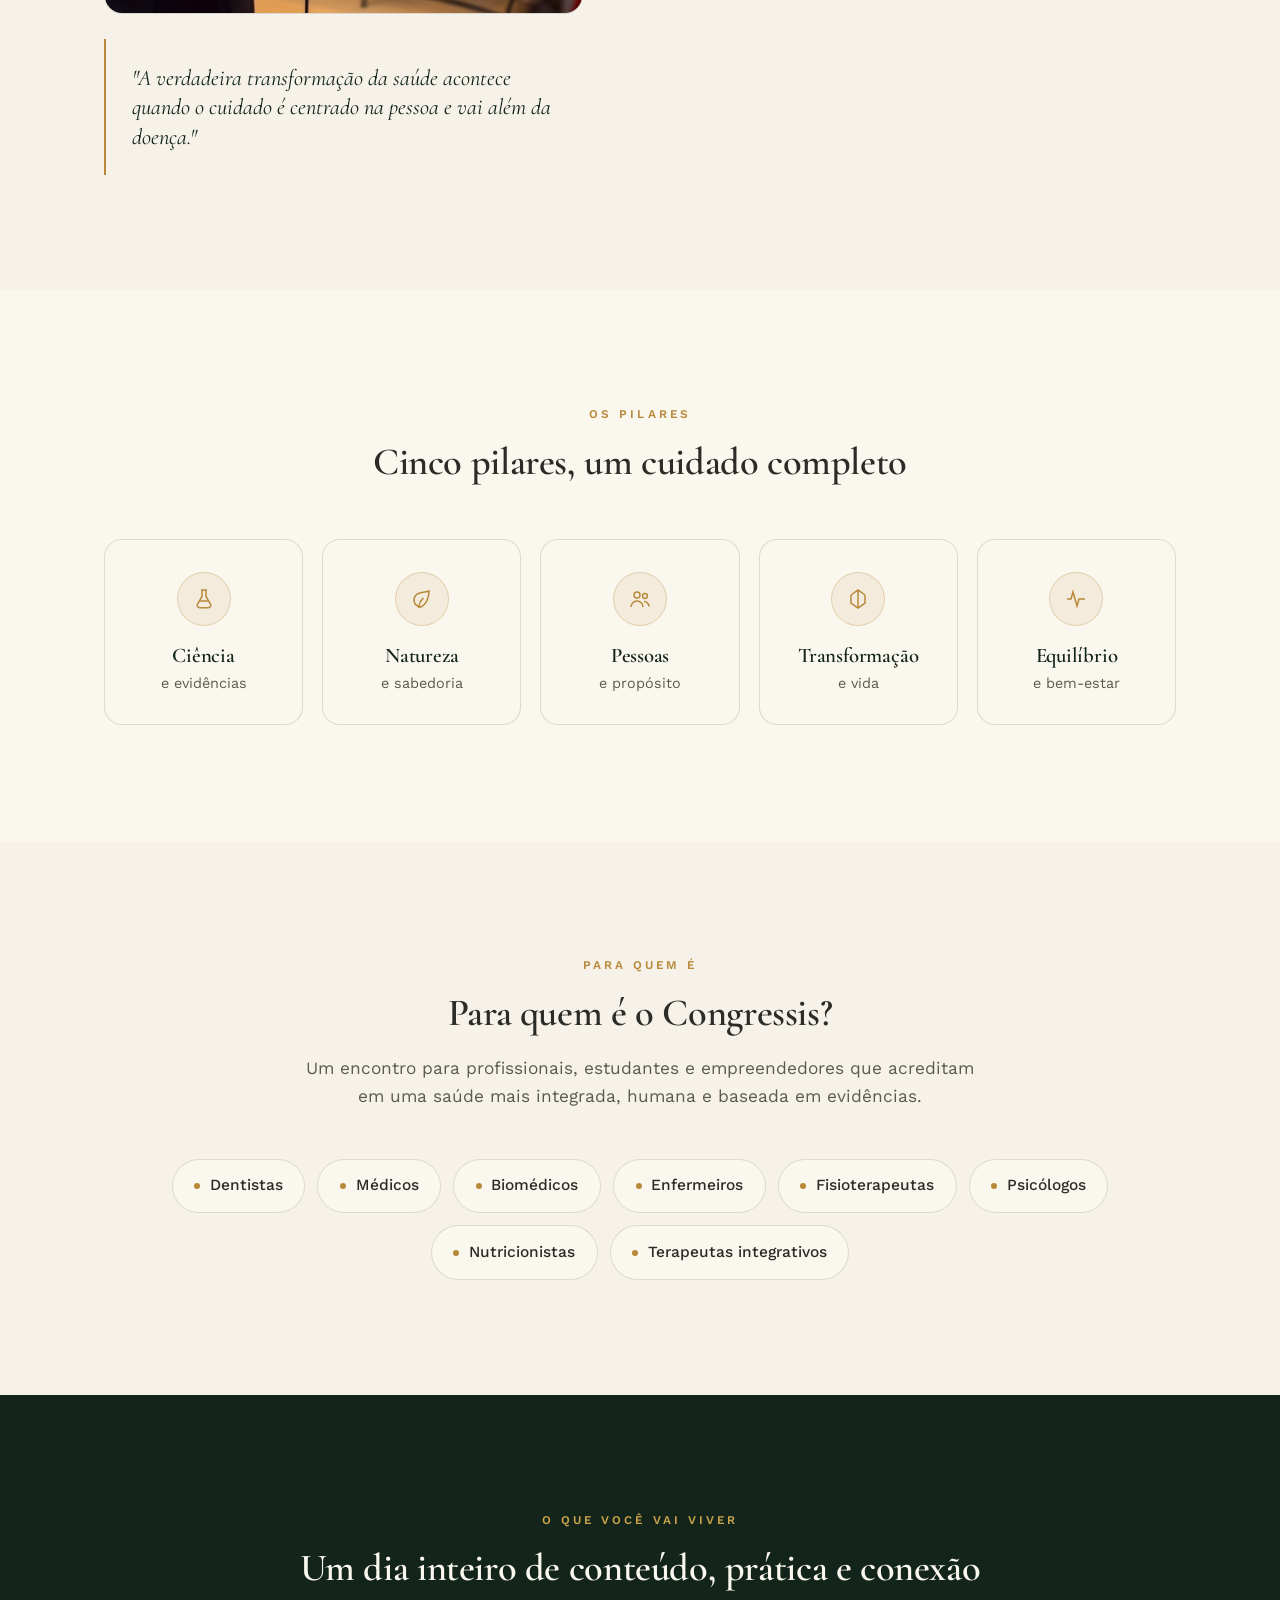
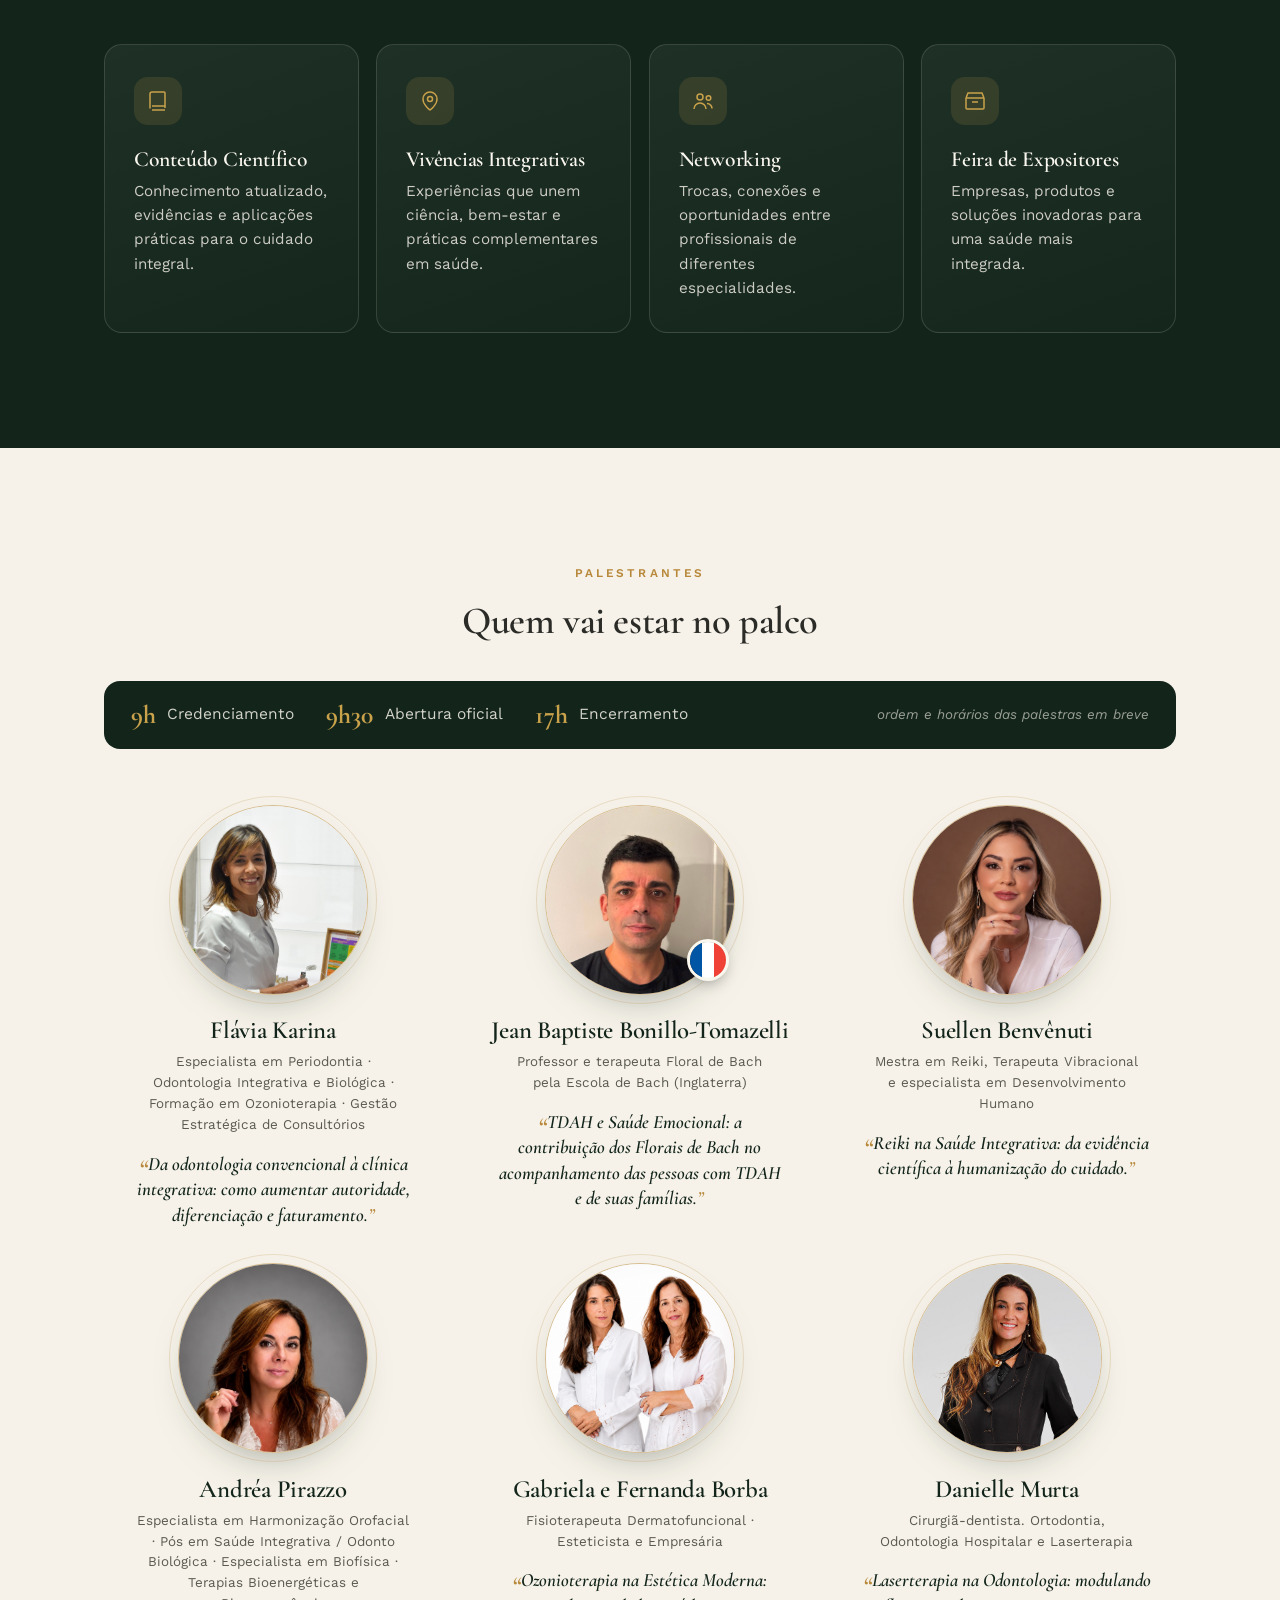
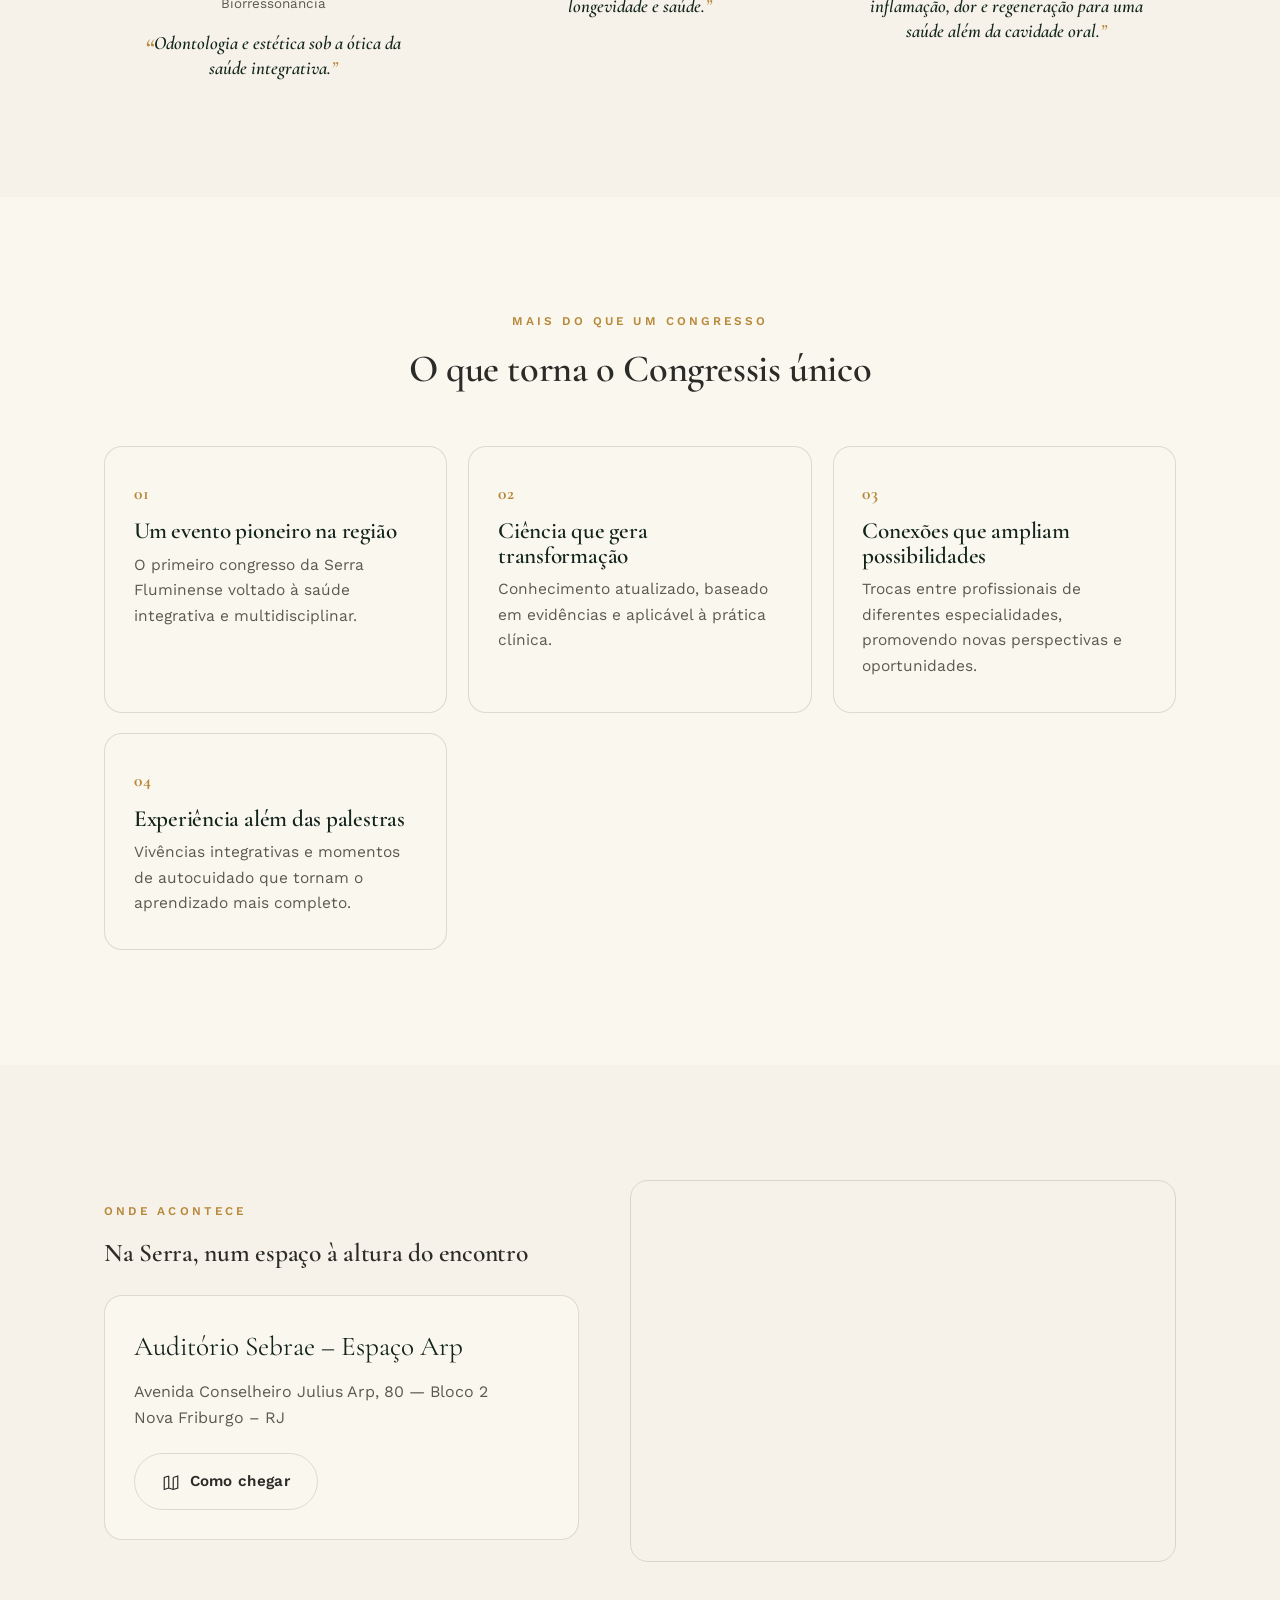
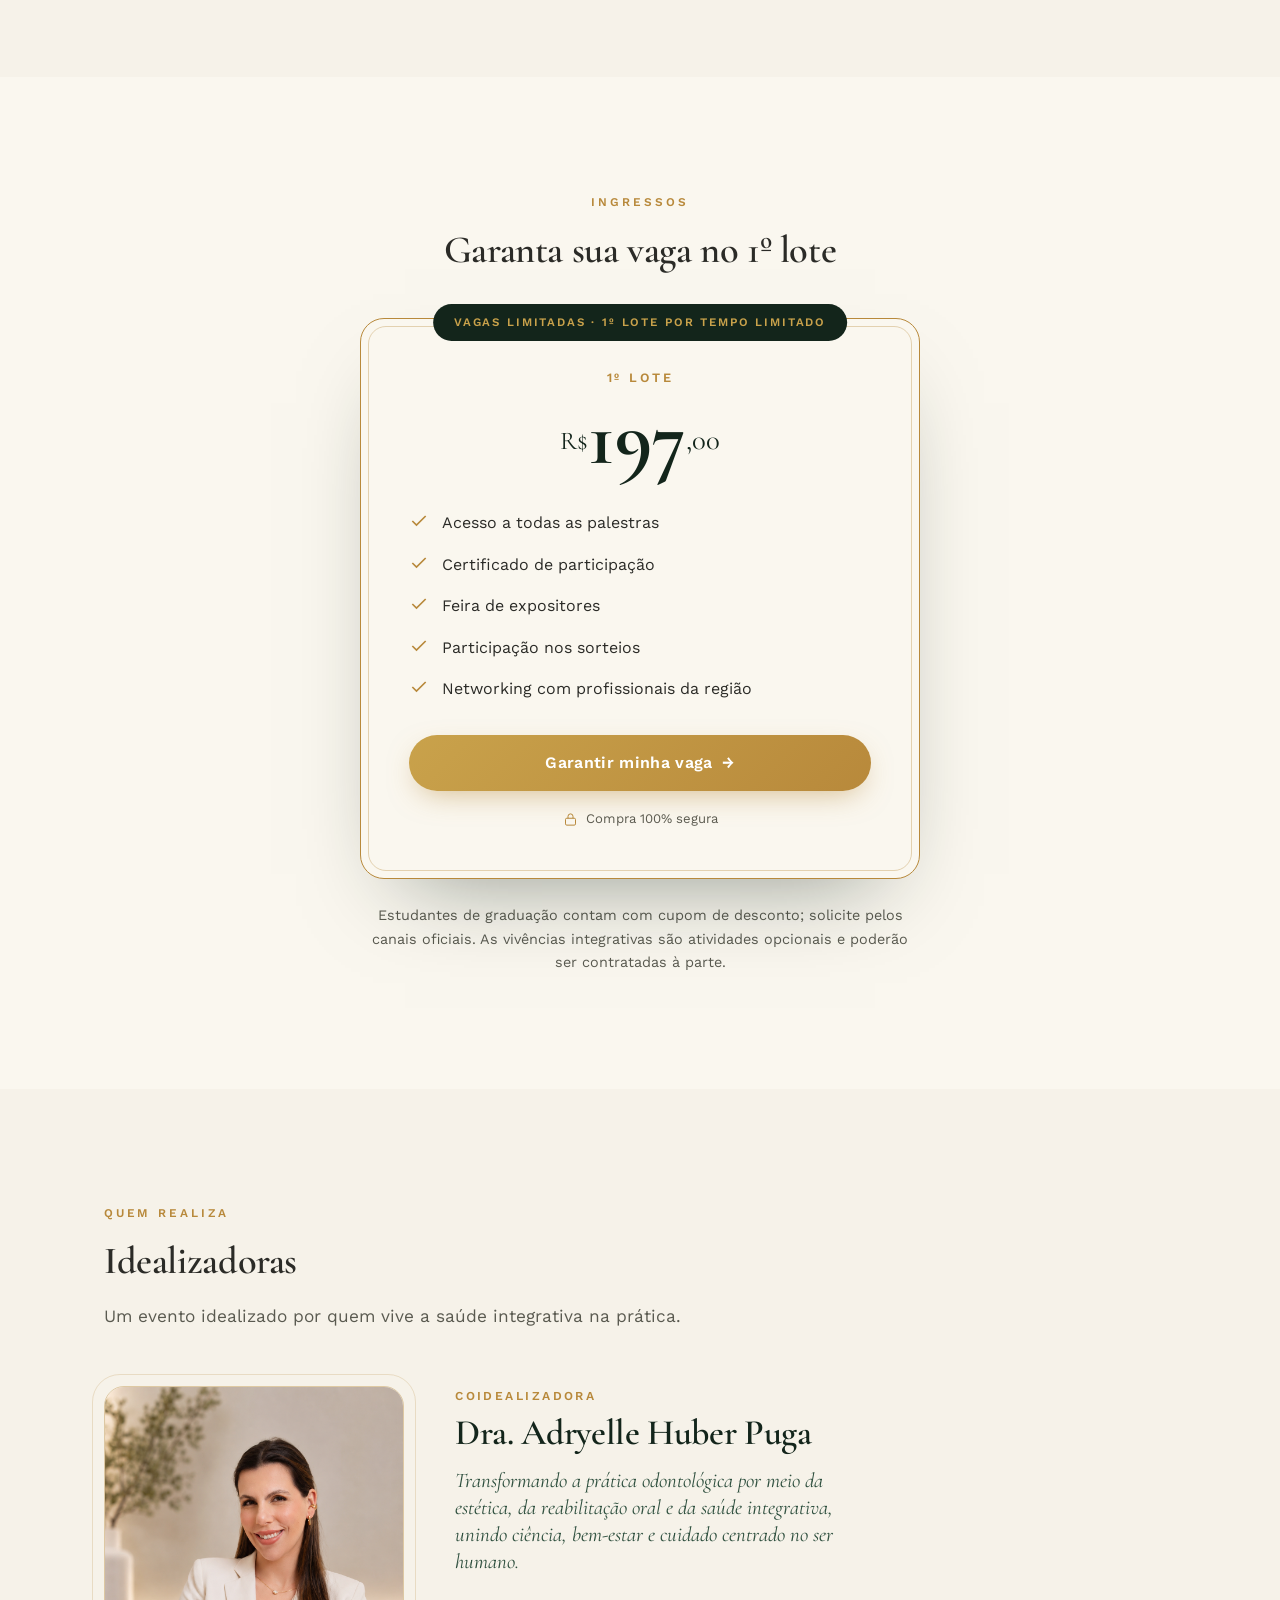
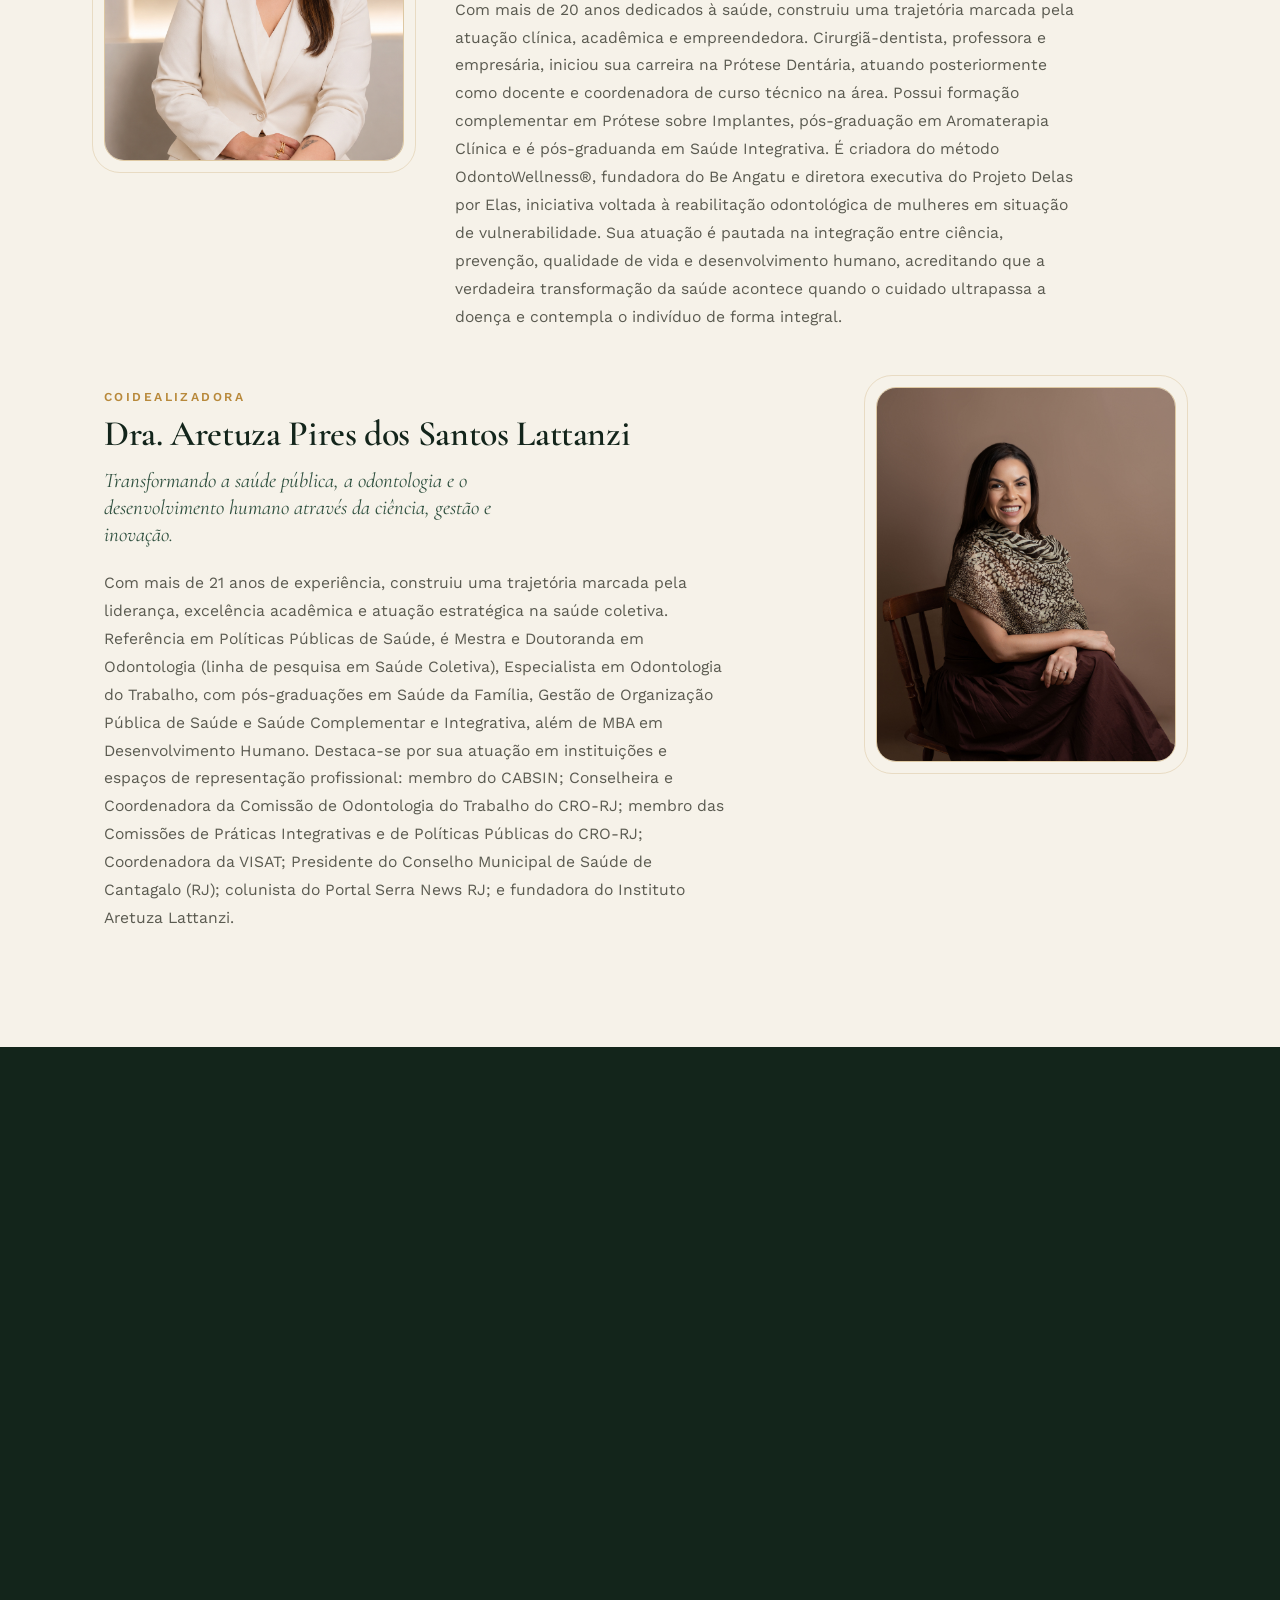
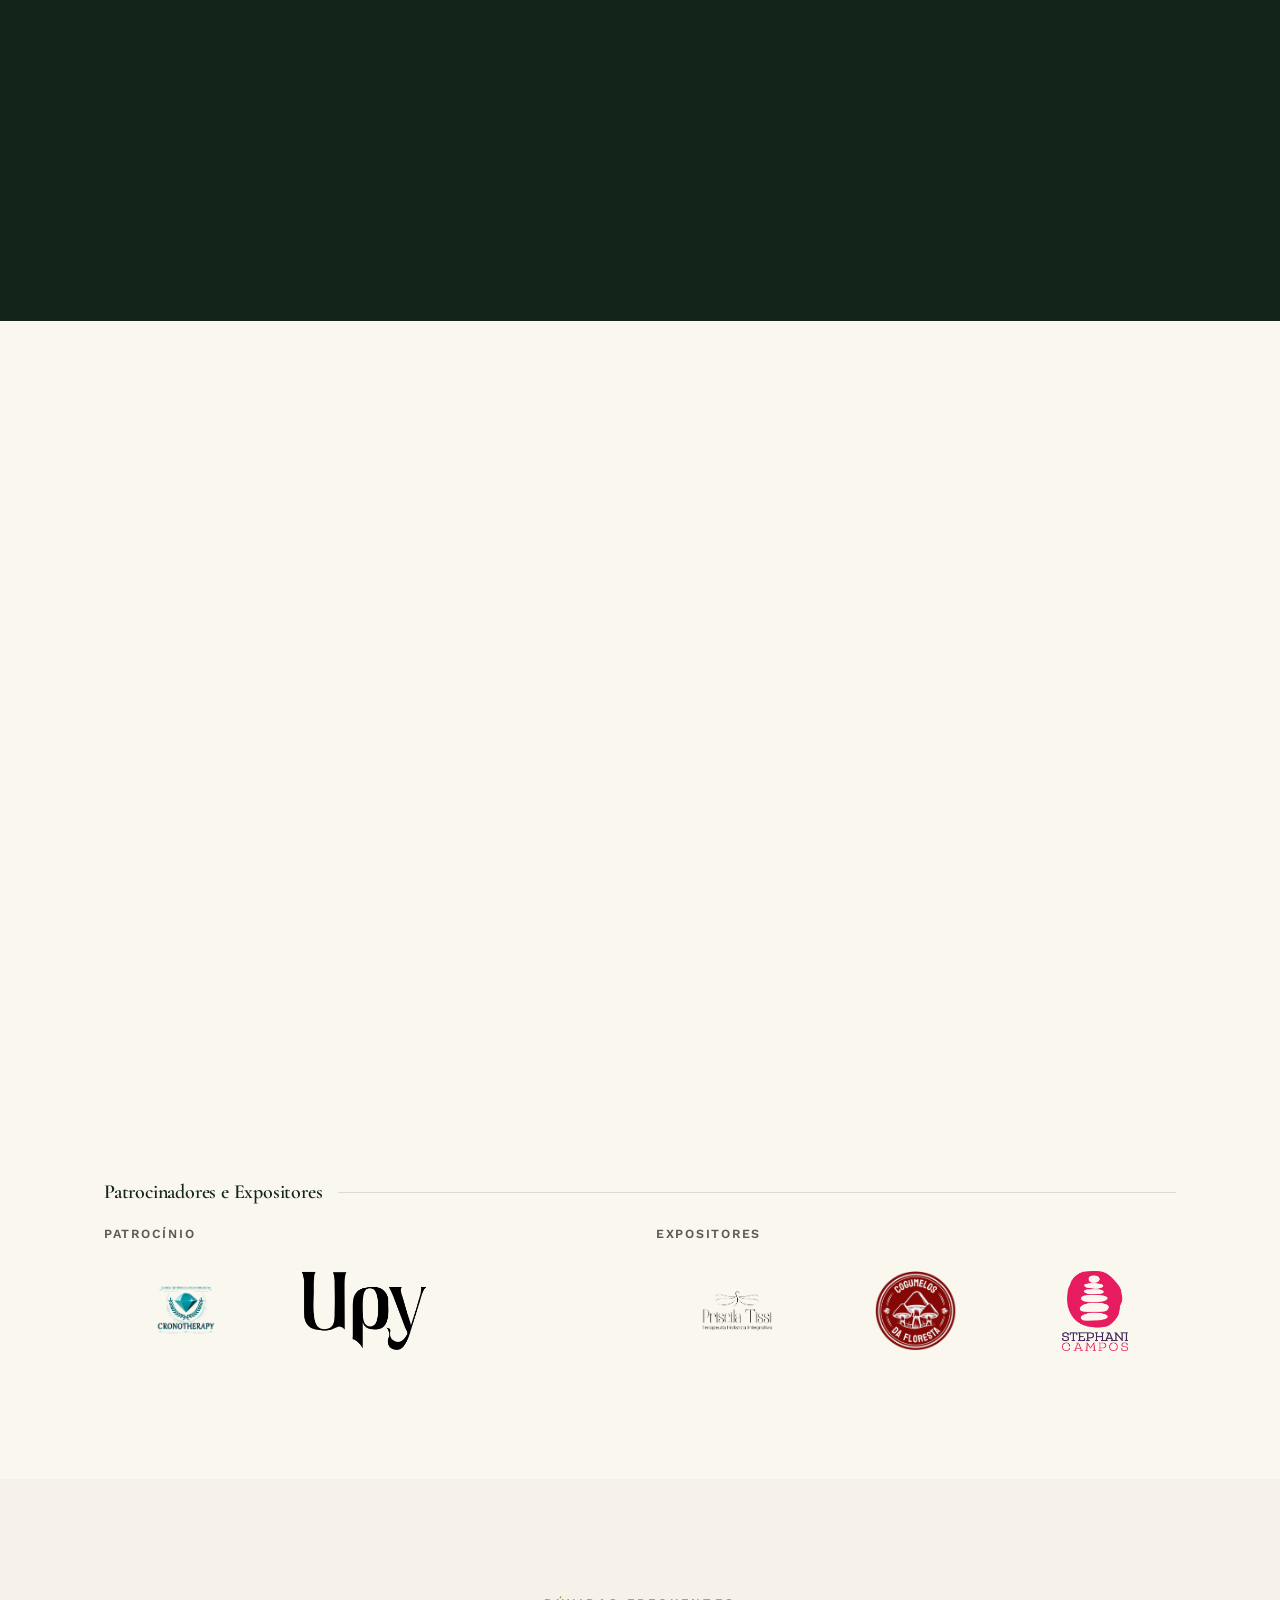
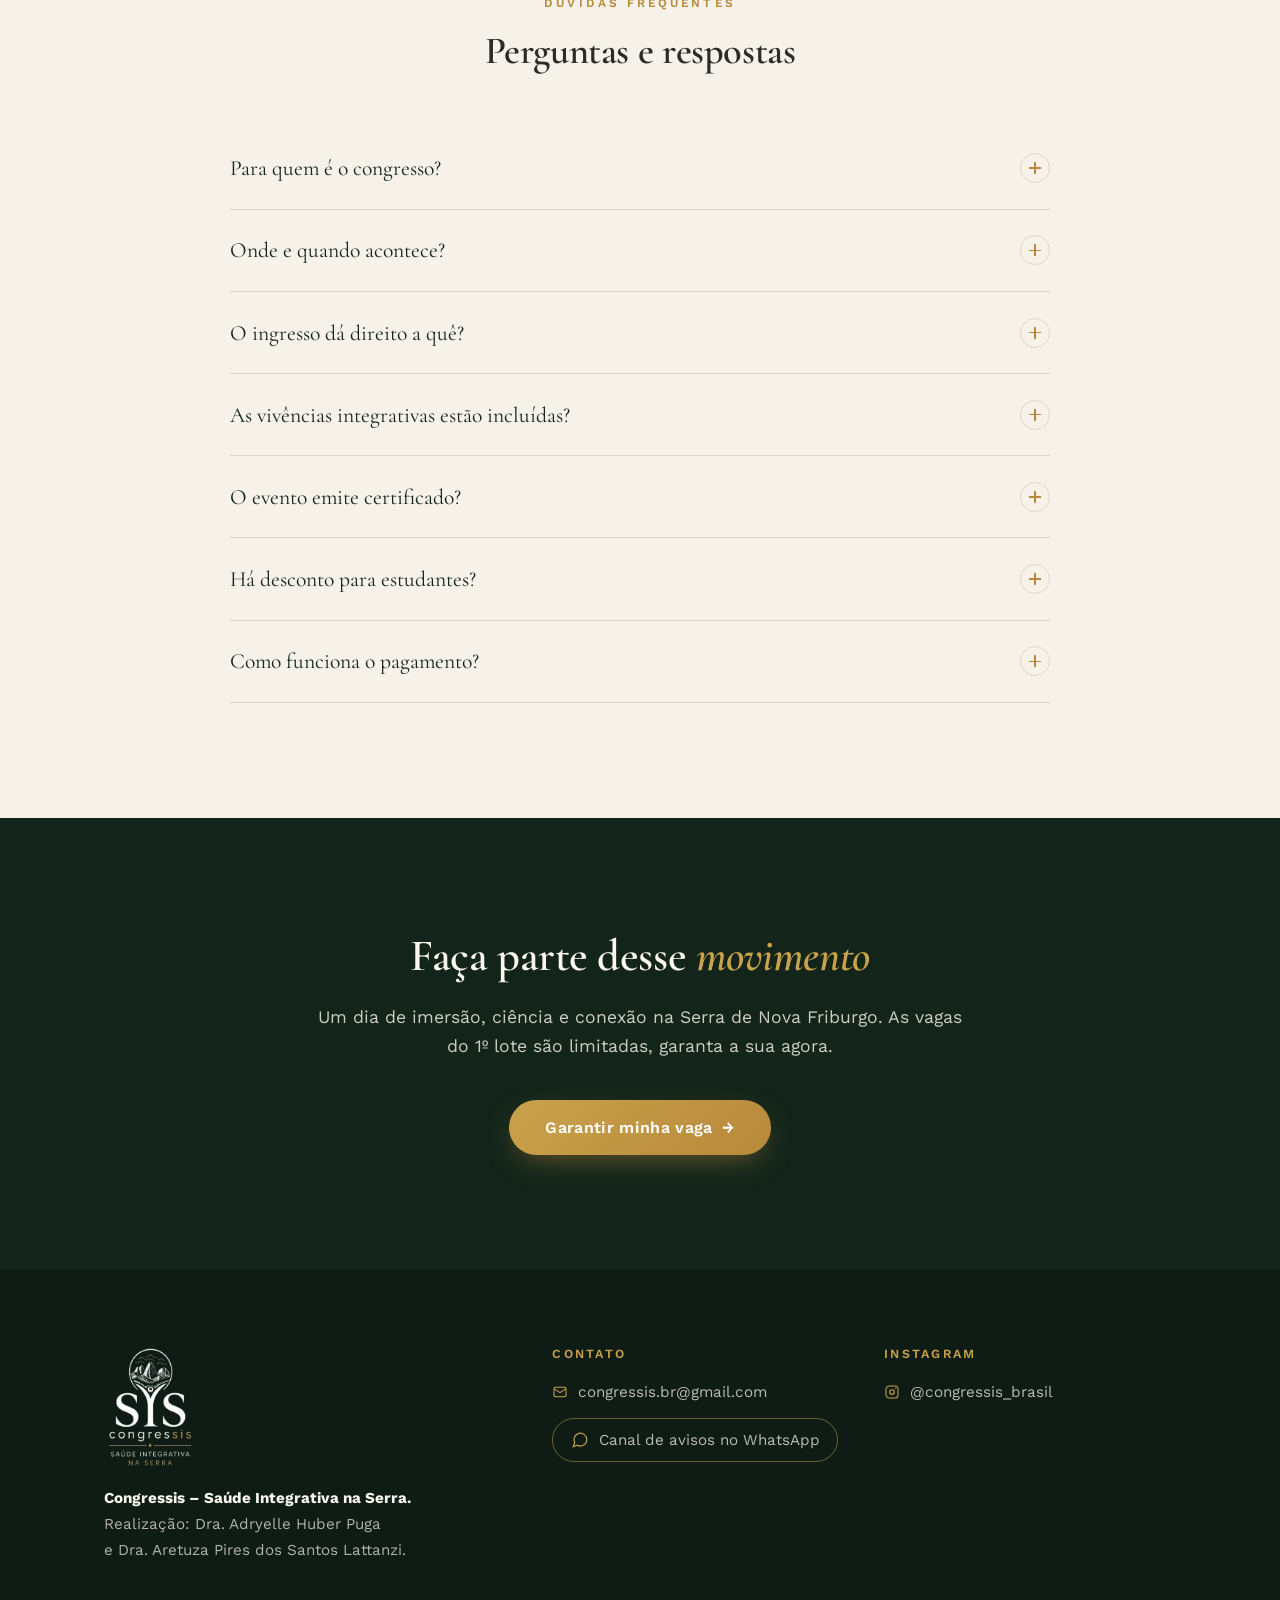
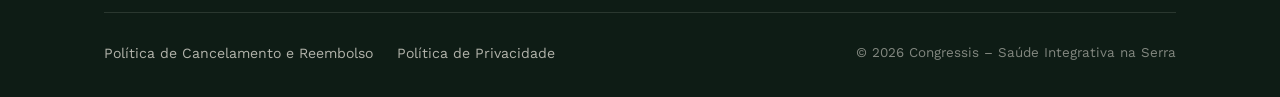
==== commit 2413f483: "feat: logos header maior + Parceiros/Patrocinio/Expositores novos (logos-16-06-2026)" ====
--- a/preview/index.html
+++ b/preview/index.html
@@ -419,6 +419,18 @@
         </div>
       </div>
 
+      <!-- Bloco 3 — Parceiros -->
+      <div class="support-group reveal">
+        <div class="gh"><h3>Parceiros</h3><span class="ln"></span></div>
+        <div class="logo-grid">
+          <div class="logo-slot"><img src="assets/logos/logos-16-06-2026/logo-suelen.png" alt="Suelen" loading="lazy"></div>
+          <div class="logo-slot"><img src="assets/logos/logos-16-06-2026/aretuza.png" alt="Aretuza Lattanzi" loading="lazy"></div>
+          <div class="logo-slot"><img src="assets/logos/logos-16-06-2026/be-angatu.png" alt="Be Angatu" loading="lazy"></div>
+          <div class="logo-slot"><img src="assets/logos/logos-16-06-2026/delas-por-elas.jpeg" alt="Delas por Elas" loading="lazy"></div>
+          <div class="logo-slot"><img src="assets/logos/logos-16-06-2026/efc-logo.png" alt="É Forte Cast" loading="lazy"></div>
+        </div>
+      </div>
+
       <!-- Bloco 4 — Patrocinadores e Expositores -->
       <div class="support-group reveal">
         <div class="gh"><h3>Patrocinadores e Expositores</h3><span class="ln"></span></div>
@@ -427,12 +439,15 @@
             <span class="support-sub-label">Patrocínio</span>
             <div class="logo-grid">
               <div class="logo-slot"><img src="assets/logos/logos-15-06-2026/cronotherapy-photoroom.png" alt="Cronotherapy" loading="lazy"></div>
+              <div class="logo-slot"><img src="assets/logos/logos-16-06-2026/logo-upy.png" alt="Upy" loading="lazy"></div>
             </div>
           </div>
           <div class="support-sub">
             <span class="support-sub-label">Expositores</span>
             <div class="logo-grid">
               <div class="logo-slot"><img src="assets/logos/logos-15-06-2026/Logo Preto PNG.png" alt="Priscila Tissi" loading="lazy"></div>
+              <div class="logo-slot"><img src="assets/logos/logos-16-06-2026/cogumelos-da-floresta.png" alt="Cogumelos da Floresta" loading="lazy"></div>
+              <div class="logo-slot"><img src="assets/logos/logos-16-06-2026/stephani-campos.png" alt="Stephani Campos" loading="lazy"></div>
             </div>
           </div>
         </div>
--- a/preview/styles.css
+++ b/preview/styles.css
@@ -131,9 +131,9 @@
 }
 .hd-inner{display:flex;align-items:center;justify-content:space-between;gap:1.5rem}
 .brand{display:flex;align-items:center;gap:.7rem}
-.brand-logo{height:44px;width:auto;transition:height .4s var(--ease)}
+.brand-logo{height:64px;width:auto;transition:height .4s var(--ease)}
 .logo-light-hd{filter:none}
-.logo-dark-hd{height:40px}
+.logo-dark-hd{height:58px}
 .nav{display:flex;align-items:center;gap:2rem}
 .nav a{
   font-size:.92rem;font-weight:500;color:rgba(246,242,233,.86);
@@ -145,7 +145,7 @@
 .hd-cta{display:flex;align-items:center;gap:.9rem}
 
 .hd.scrolled{background:rgba(250,247,239,.95);backdrop-filter:blur(14px);box-shadow:0 1px 0 var(--line-soft);padding-block:.7rem}
-.hd.scrolled .brand-logo{height:44px}
+.hd.scrolled .brand-logo{height:64px}
 .hd.scrolled .nav a{color:var(--ink-soft)}
 .hd.scrolled .nav a:hover{color:var(--green-deep)}
 .hd .logo-light-hd{display:block}
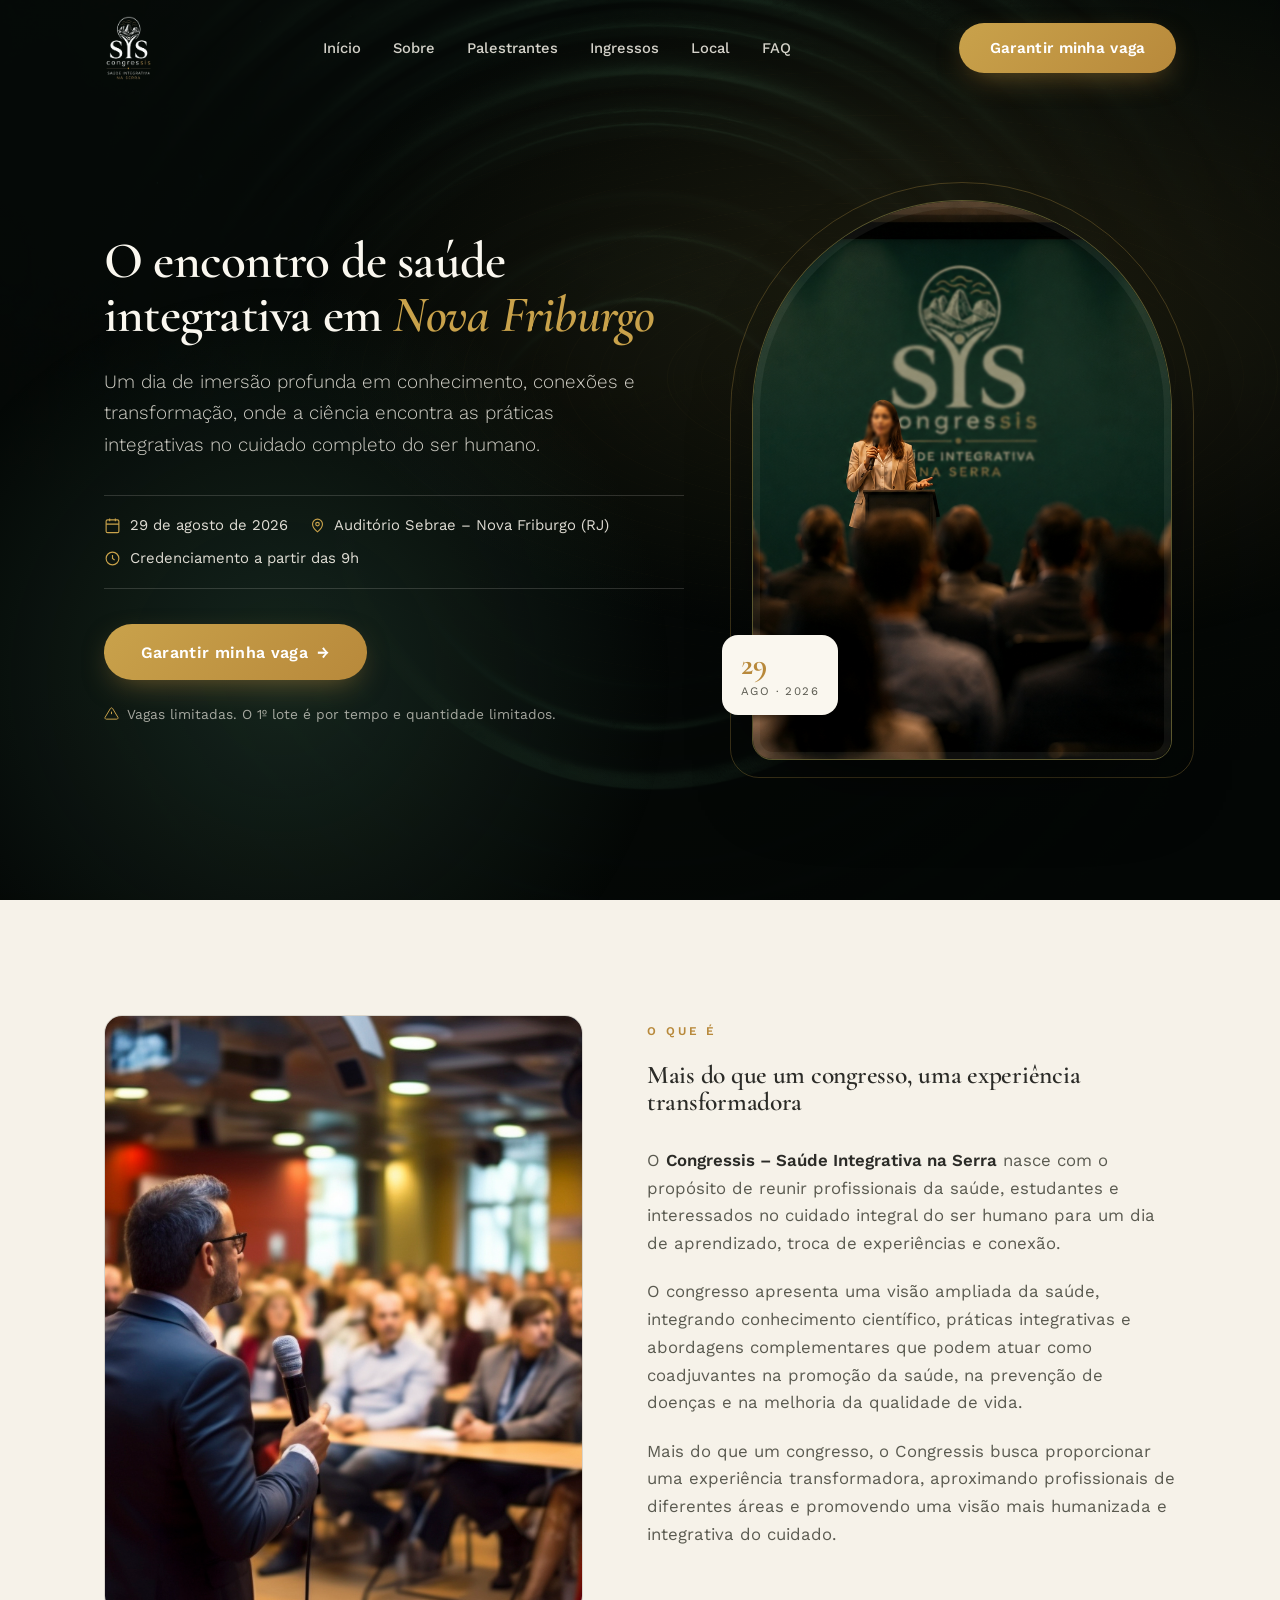
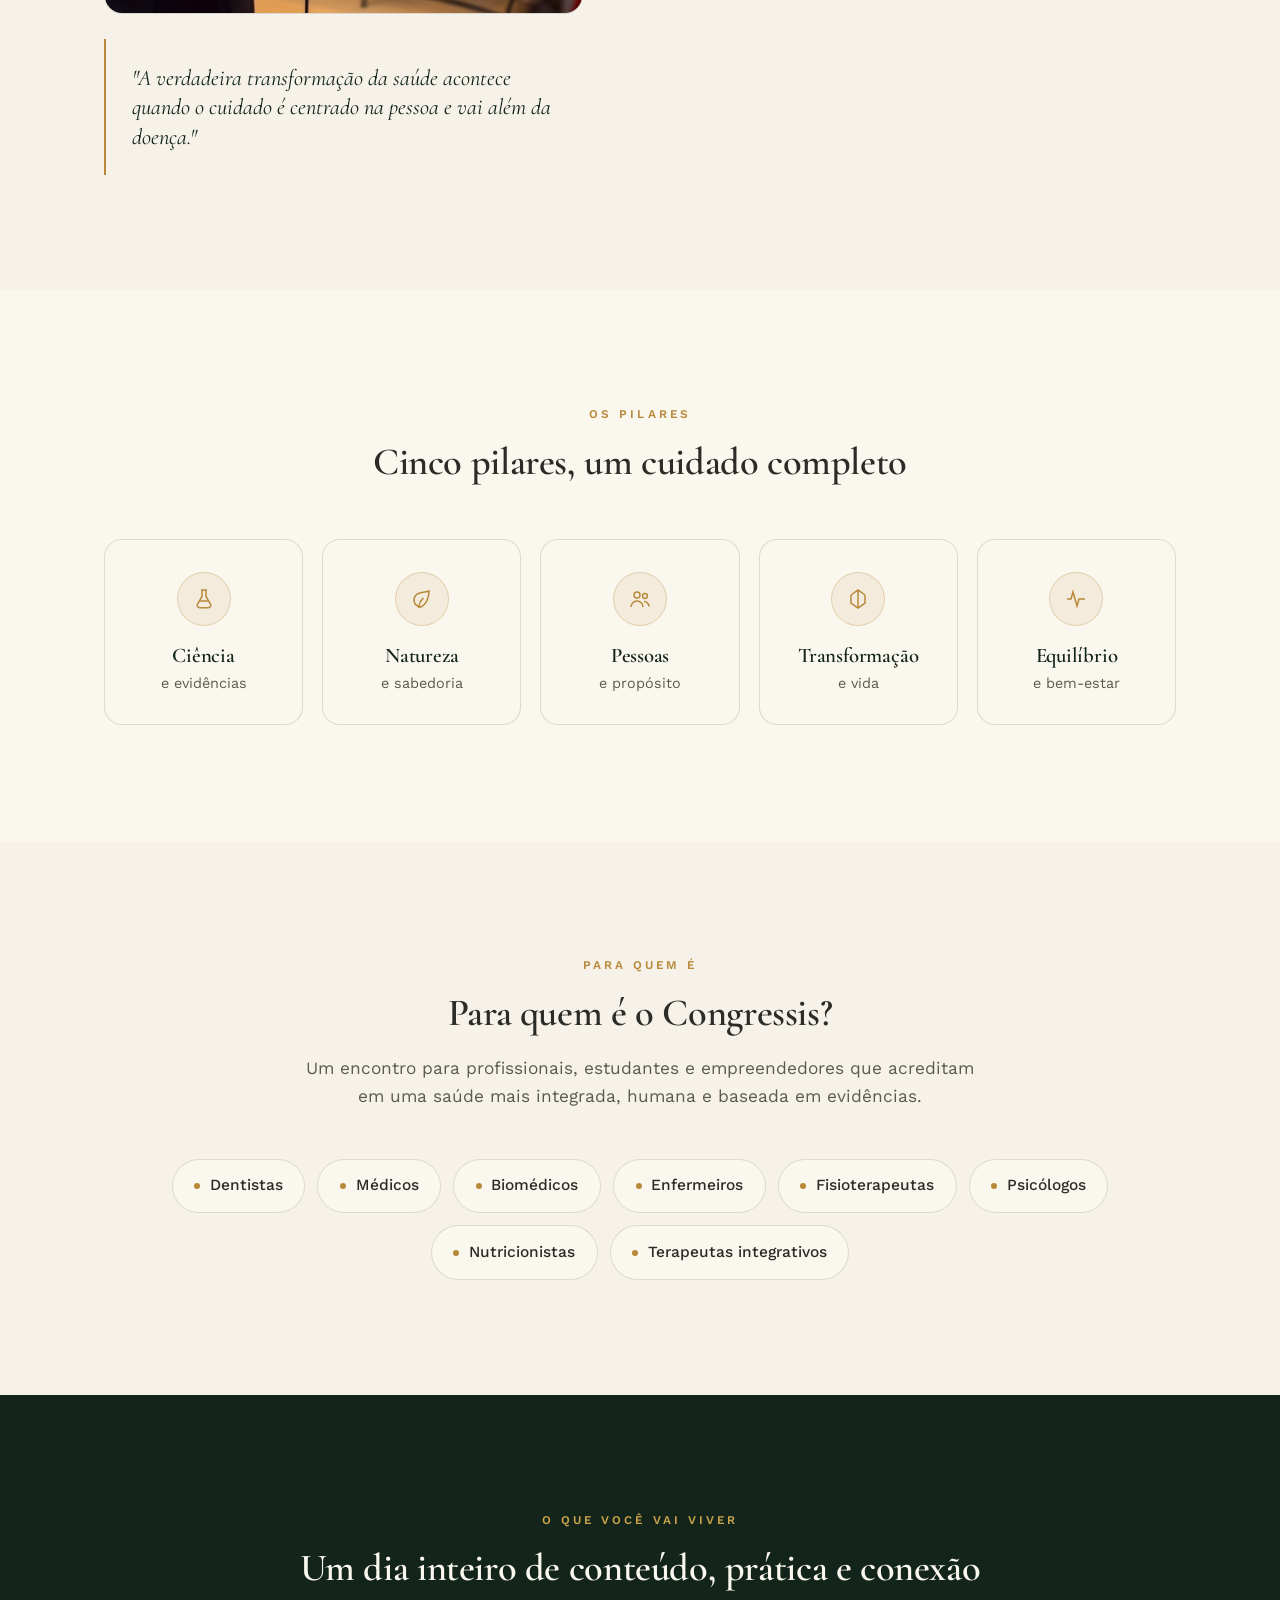
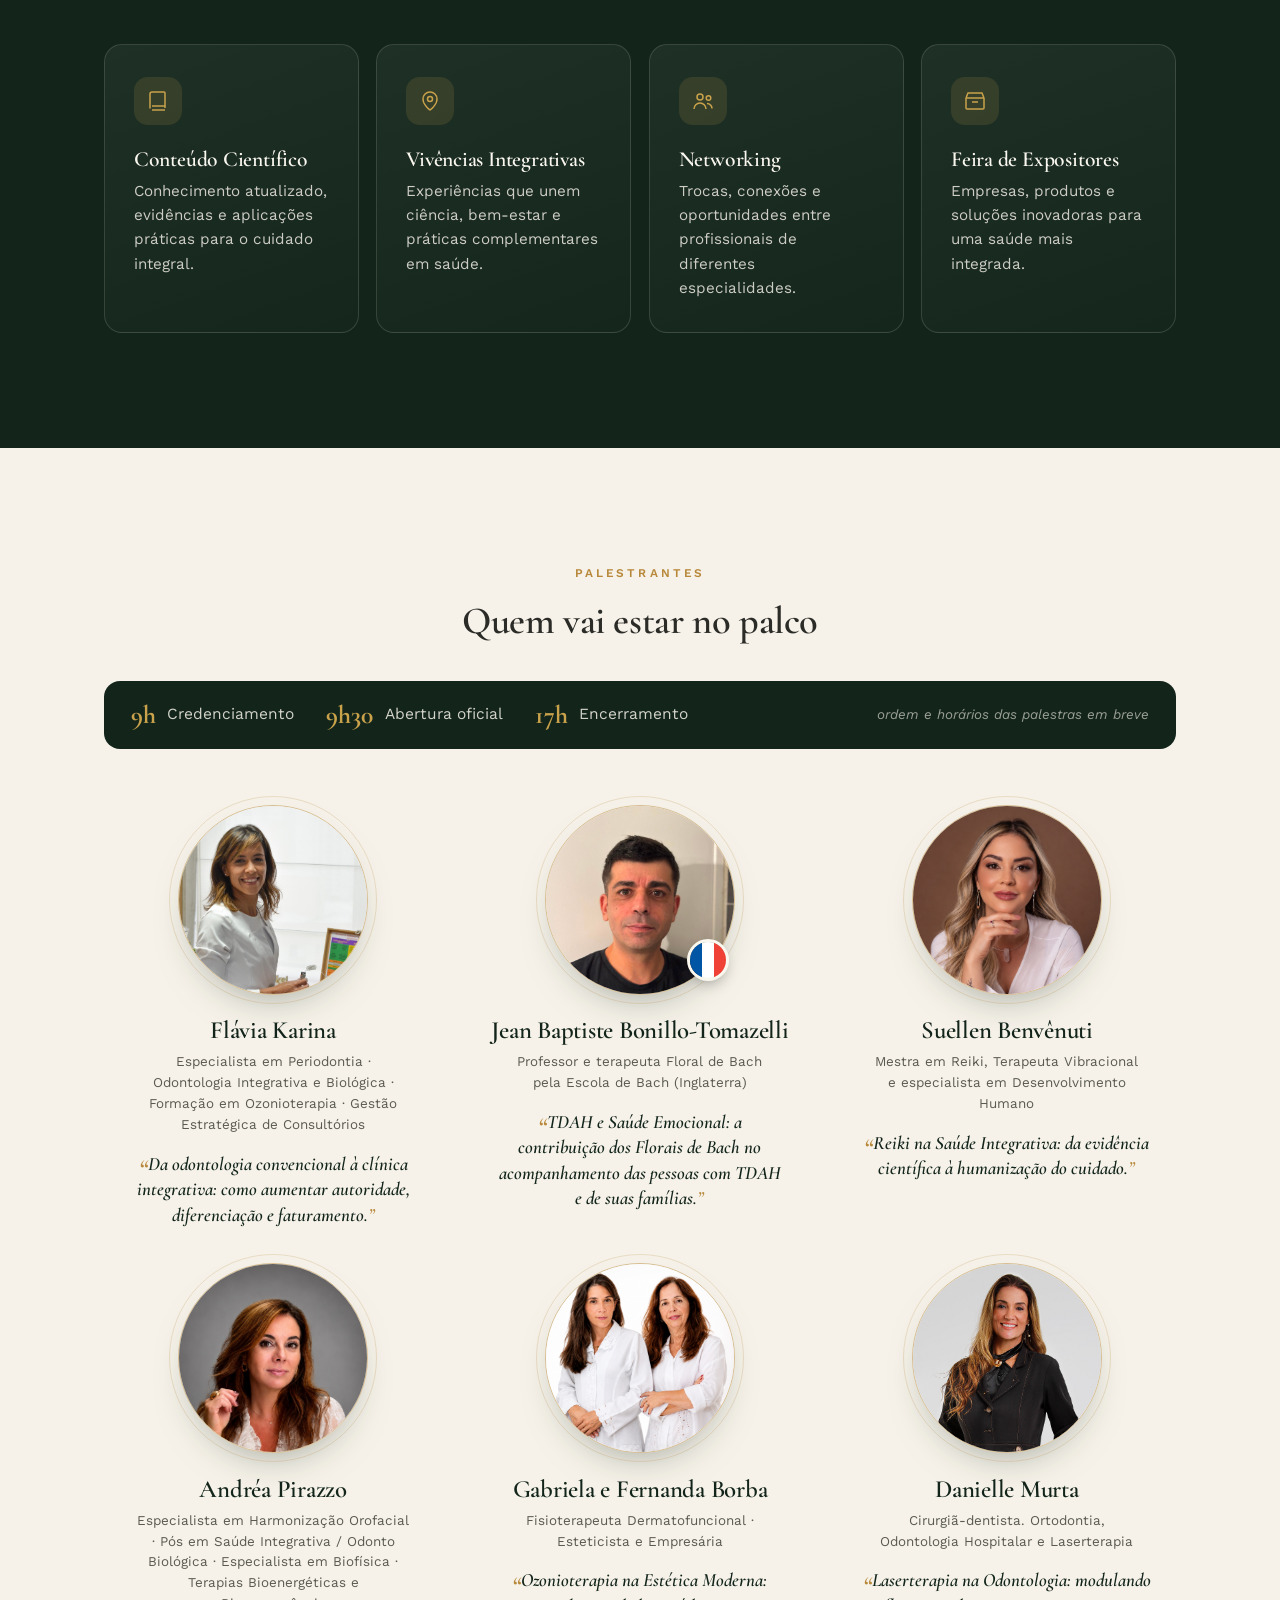
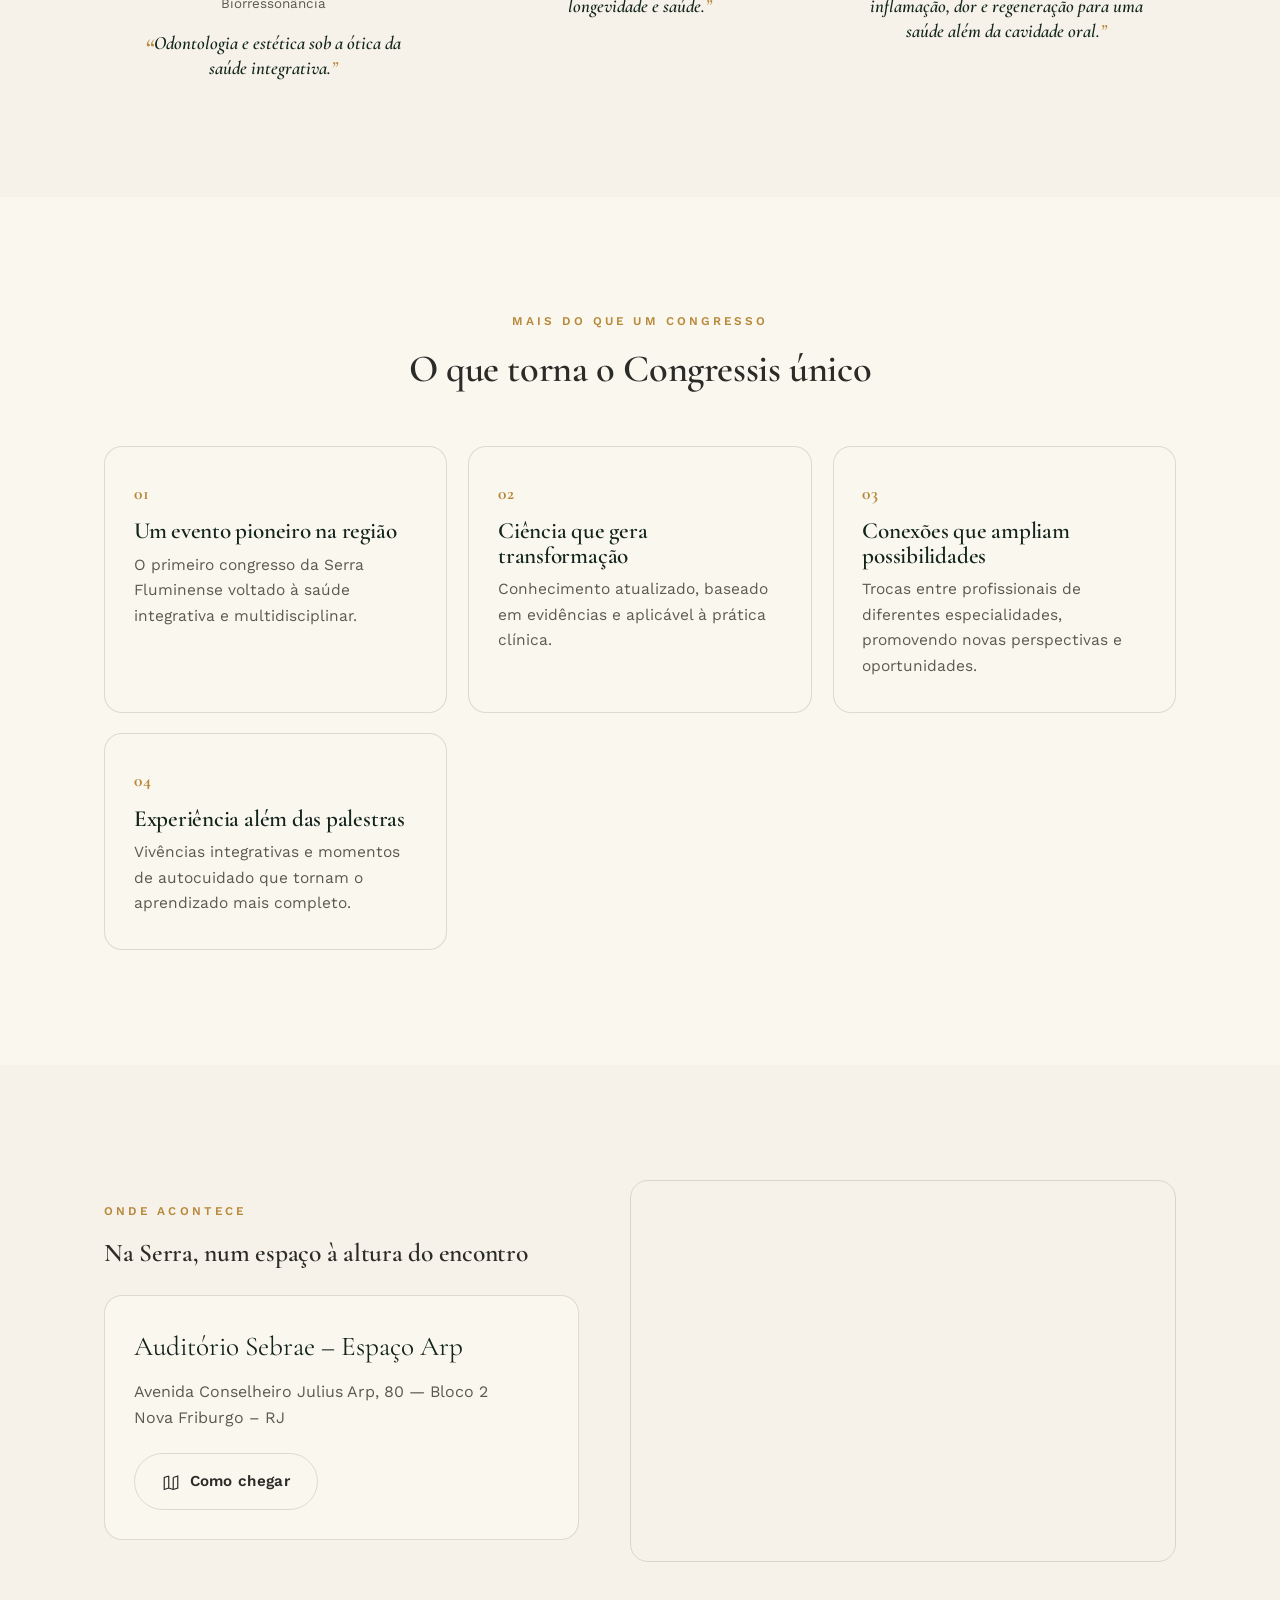
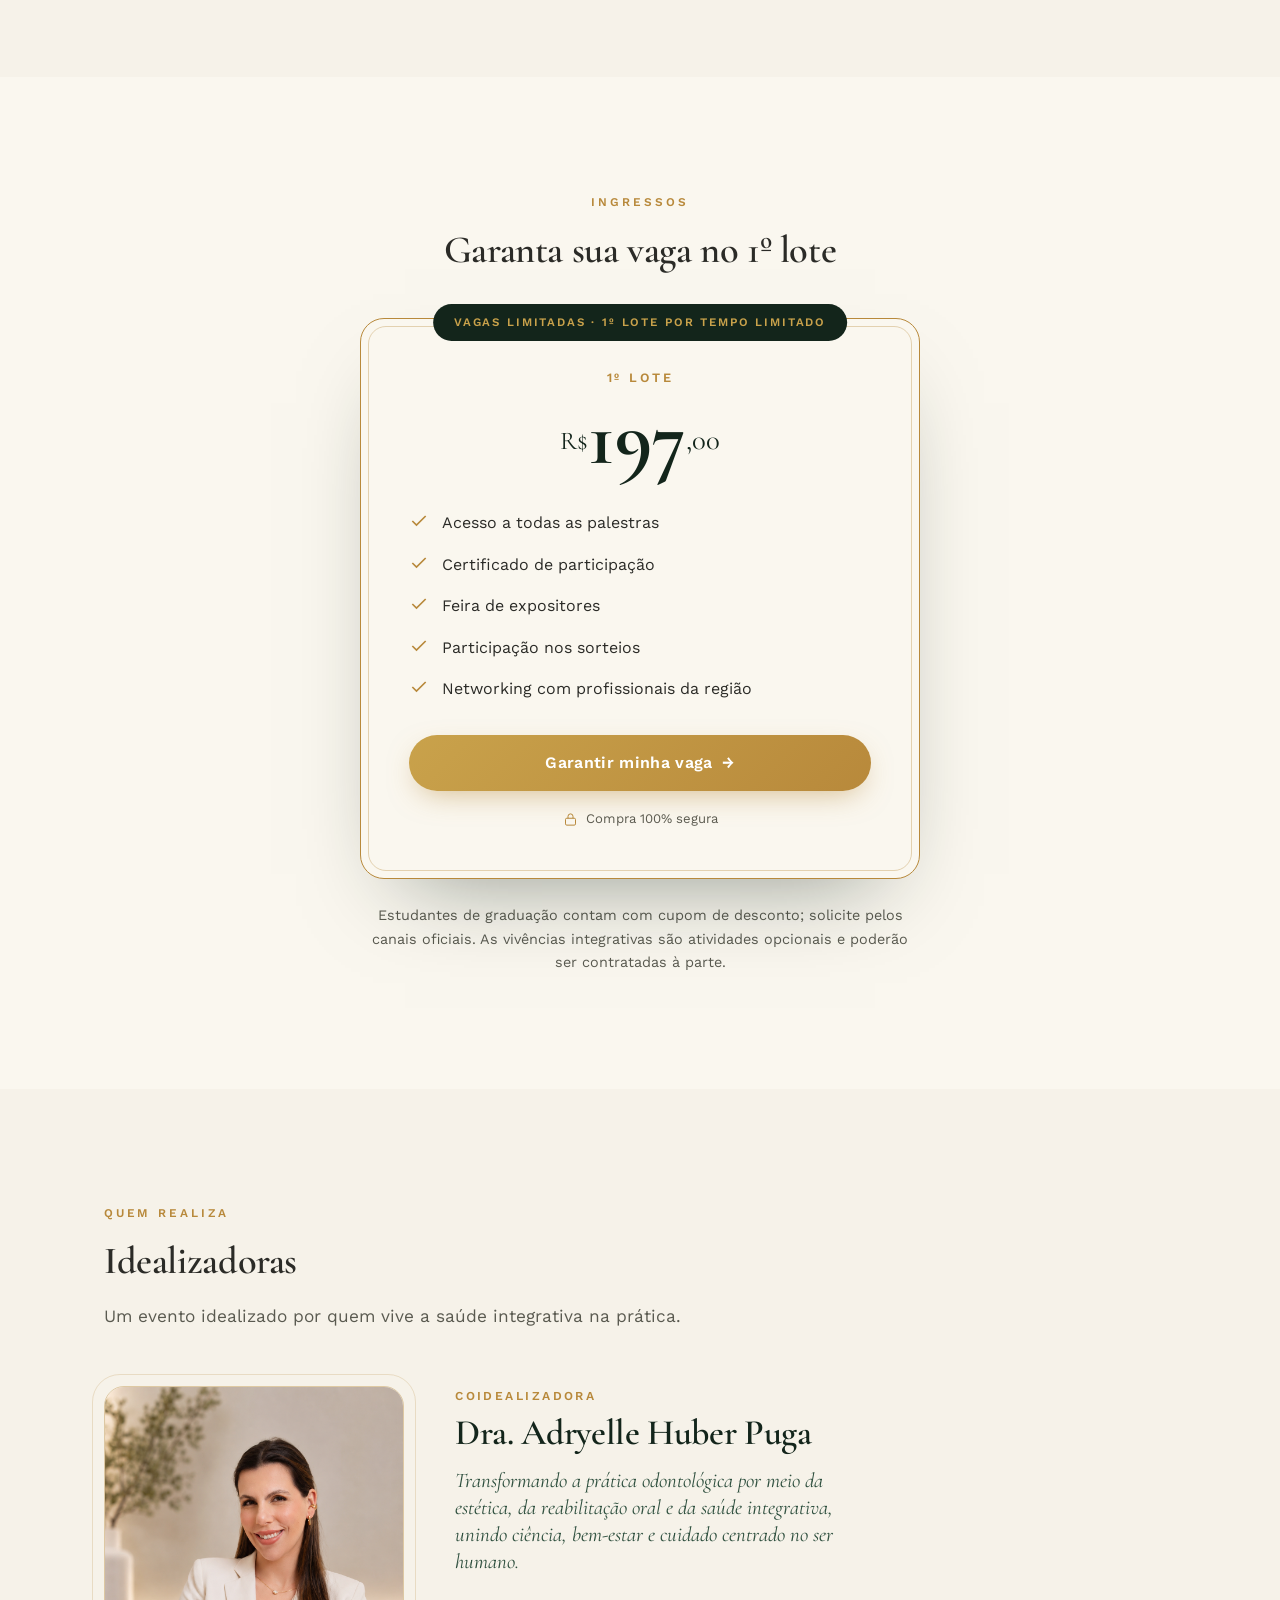
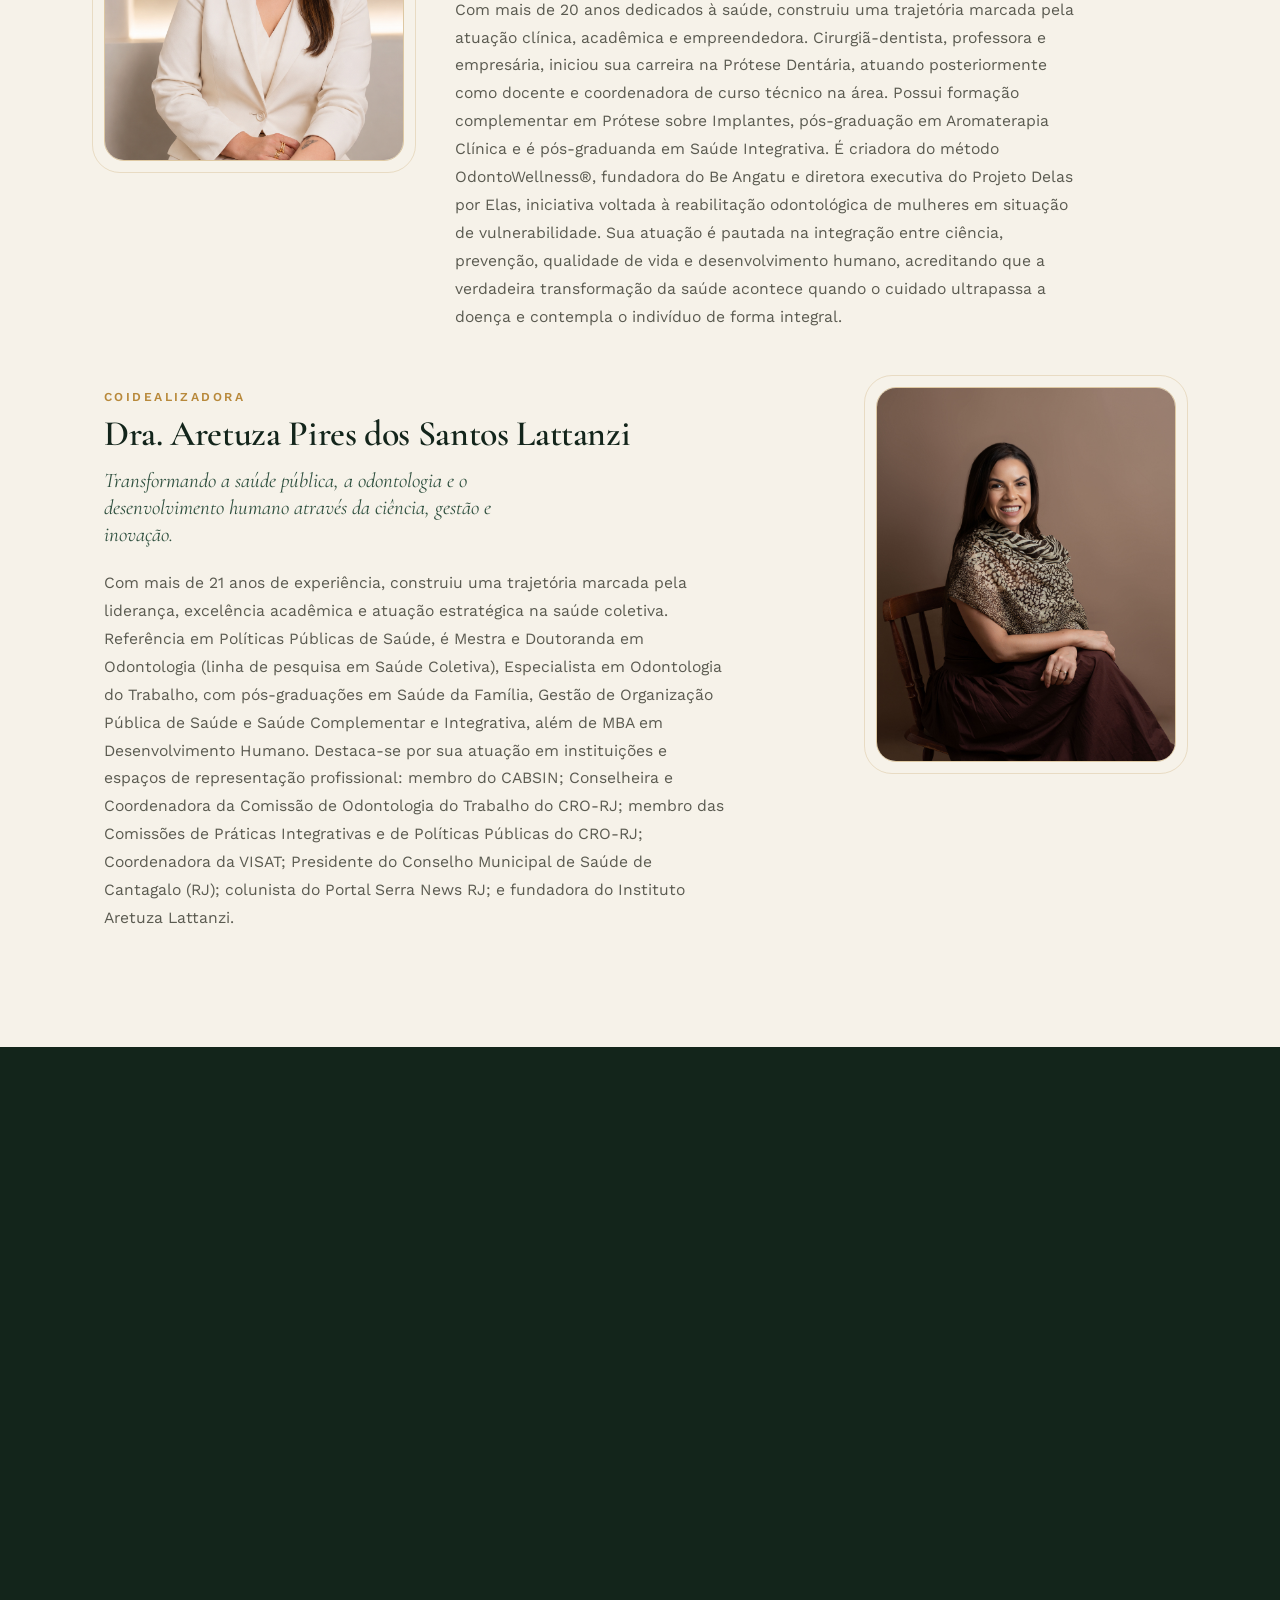
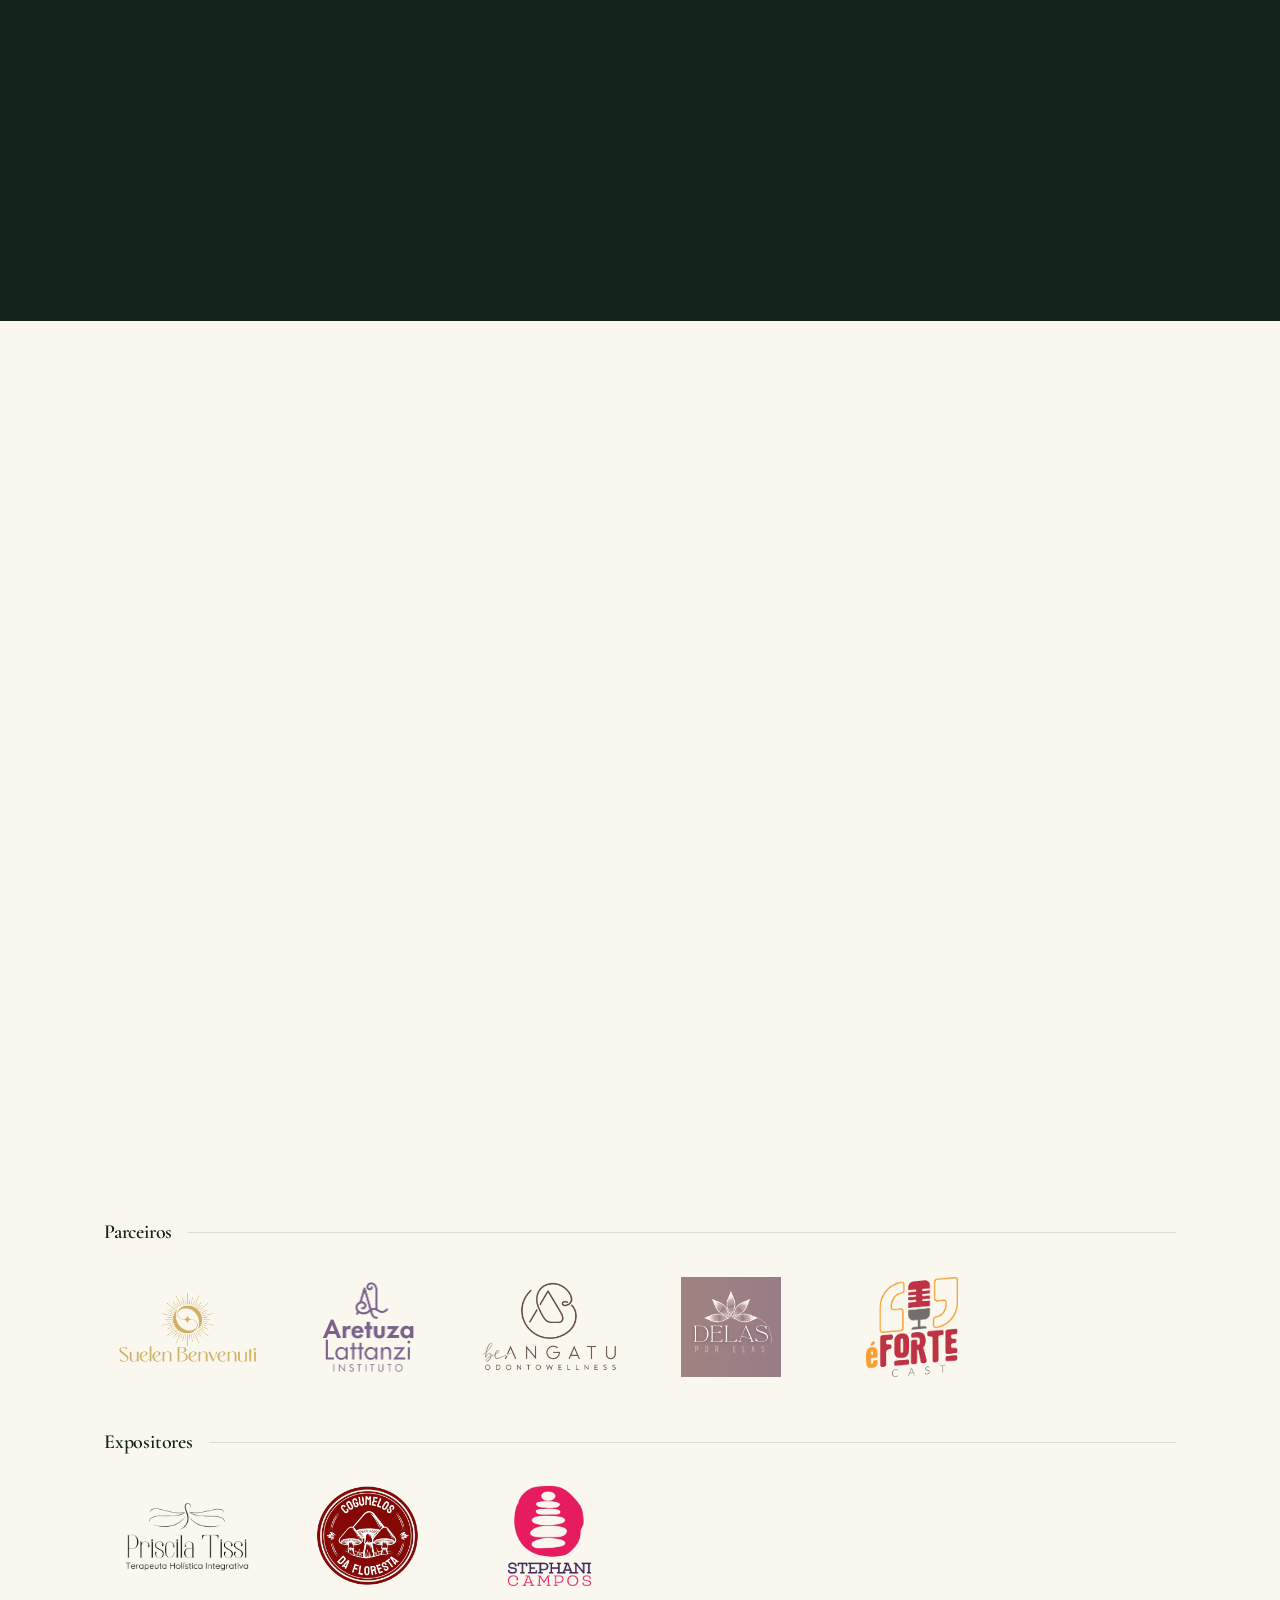
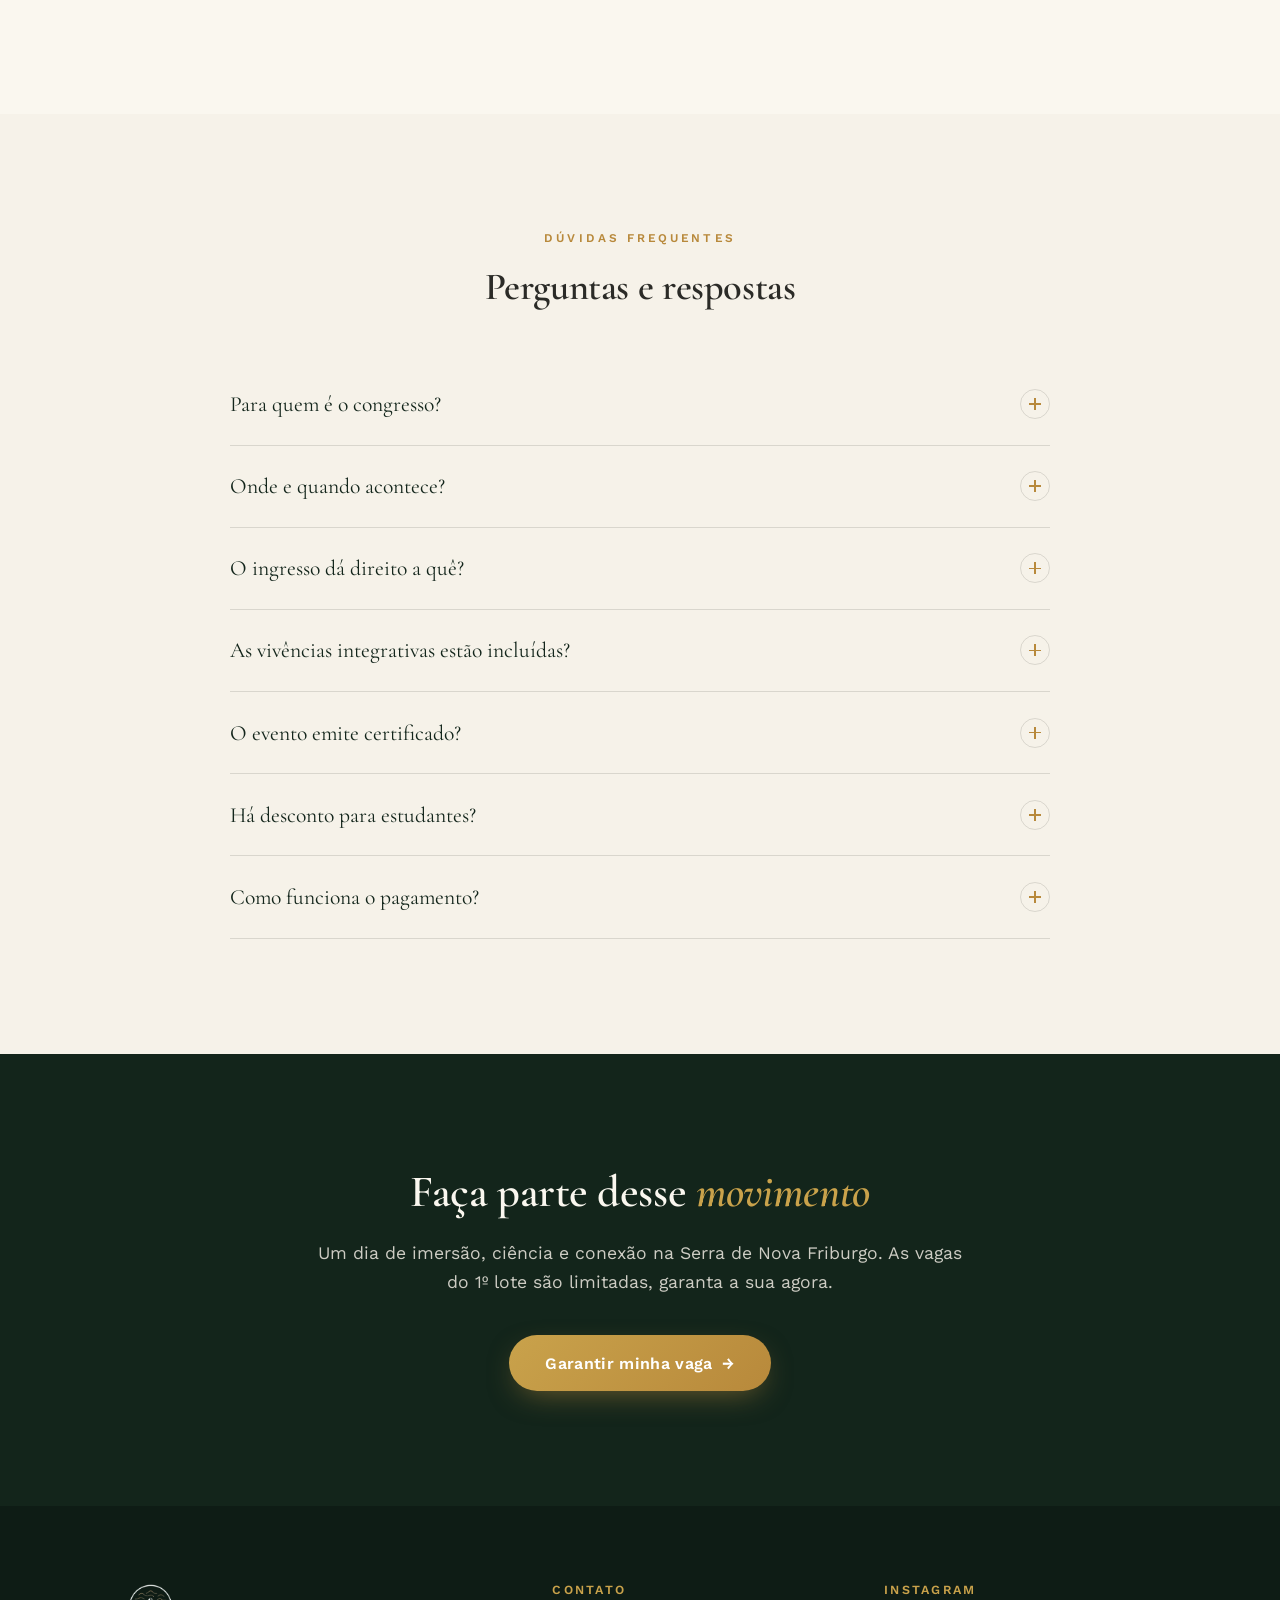
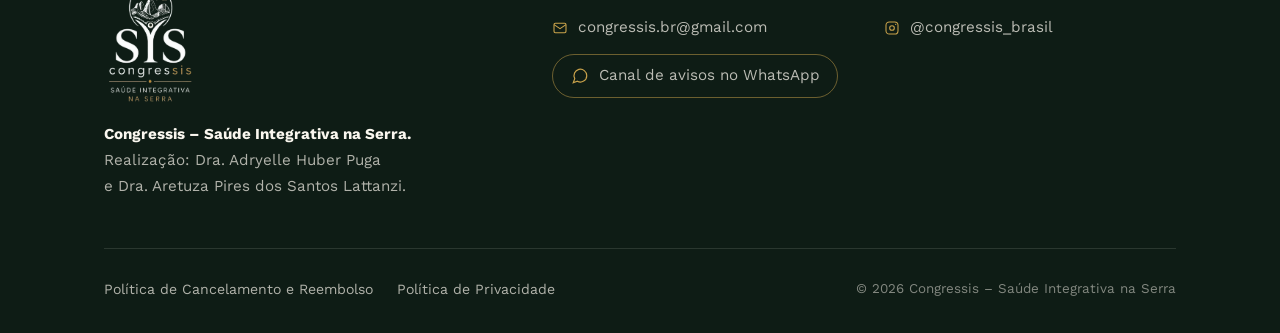
==== commit 813cf865: "feat: Patrocinadores acima de Parceiros, Expositores separado" ====
--- a/preview/index.html
+++ b/preview/index.html
@@ -419,7 +419,16 @@
         </div>
       </div>
 
-      <!-- Bloco 3 — Parceiros -->
+      <!-- Bloco 3 — Patrocinadores -->
+      <div class="support-group reveal">
+        <div class="gh"><h3>Patrocinadores</h3><span class="ln"></span></div>
+        <div class="logo-grid">
+          <div class="logo-slot"><img src="assets/logos/logos-15-06-2026/cronotherapy-photoroom.png" alt="Cronotherapy" loading="lazy"></div>
+          <div class="logo-slot"><img src="assets/logos/logos-16-06-2026/logo-upy.png" alt="Upy" loading="lazy"></div>
+        </div>
+      </div>
+
+      <!-- Bloco 4 — Parceiros -->
       <div class="support-group reveal">
         <div class="gh"><h3>Parceiros</h3><span class="ln"></span></div>
         <div class="logo-grid">
@@ -431,25 +440,13 @@
         </div>
       </div>
 
-      <!-- Bloco 4 — Patrocinadores e Expositores -->
+      <!-- Bloco 5 — Expositores -->
       <div class="support-group reveal">
-        <div class="gh"><h3>Patrocinadores e Expositores</h3><span class="ln"></span></div>
-        <div class="support-subgrid">
-          <div class="support-sub">
-            <span class="support-sub-label">Patrocínio</span>
-            <div class="logo-grid">
-              <div class="logo-slot"><img src="assets/logos/logos-15-06-2026/cronotherapy-photoroom.png" alt="Cronotherapy" loading="lazy"></div>
-              <div class="logo-slot"><img src="assets/logos/logos-16-06-2026/logo-upy.png" alt="Upy" loading="lazy"></div>
-            </div>
-          </div>
-          <div class="support-sub">
-            <span class="support-sub-label">Expositores</span>
-            <div class="logo-grid">
-              <div class="logo-slot"><img src="assets/logos/logos-15-06-2026/Logo Preto PNG.png" alt="Priscila Tissi" loading="lazy"></div>
-              <div class="logo-slot"><img src="assets/logos/logos-16-06-2026/cogumelos-da-floresta.png" alt="Cogumelos da Floresta" loading="lazy"></div>
-              <div class="logo-slot"><img src="assets/logos/logos-16-06-2026/stephani-campos.png" alt="Stephani Campos" loading="lazy"></div>
-            </div>
-          </div>
+        <div class="gh"><h3>Expositores</h3><span class="ln"></span></div>
+        <div class="logo-grid">
+          <div class="logo-slot"><img src="assets/logos/logos-15-06-2026/Logo Preto PNG.png" alt="Priscila Tissi" loading="lazy"></div>
+          <div class="logo-slot"><img src="assets/logos/logos-16-06-2026/cogumelos-da-floresta.png" alt="Cogumelos da Floresta" loading="lazy"></div>
+          <div class="logo-slot"><img src="assets/logos/logos-16-06-2026/stephani-campos.png" alt="Stephani Campos" loading="lazy"></div>
         </div>
       </div>
 
--- a/preview/styles.css
+++ b/preview/styles.css
@@ -445,10 +445,10 @@
 .support-group .gh{display:flex;align-items:center;gap:1rem;margin-bottom:1.3rem}
 .support-group .gh h3{font-size:1.25rem;color:var(--green-deep);white-space:nowrap}
 .support-group .gh .ln{flex:1;height:1px;background:var(--line-soft)}
-.logo-grid{display:grid;grid-template-columns:repeat(auto-fill,minmax(150px,1fr));gap:1rem}
-.logo-slot{aspect-ratio:16/9;border-radius:12px;border:none;background:transparent;display:grid;place-items:center;padding:.8rem;transition:box-shadow .25s,transform .25s}
-.logo-slot img{width:100%;height:80px;object-fit:contain;display:block}
-.logo-slot:has(img):hover{box-shadow:0 4px 16px rgba(0,0,0,.08);transform:translateY(-2px)}
+.logo-grid{display:grid;grid-template-columns:repeat(auto-fill,minmax(160px,1fr));gap:1rem}
+.logo-slot{border-radius:12px;border:none;background:transparent;display:grid;place-items:center;padding:.8rem;min-height:120px;transition:box-shadow .25s,transform .25s}
+.logo-slot img{width:100%;height:100px;object-fit:contain;display:block}
+.logo-slot:has(img):hover{box-shadow:none;transform:none}
 .logo-slot span{font-family:ui-monospace,monospace;font-size:.68rem;letter-spacing:.1em;color:var(--ink-soft);opacity:.55;text-transform:uppercase}
 /* Apoio institucional — bloco destacado */
 .gh--center{justify-content:flex-start;margin-bottom:2rem}
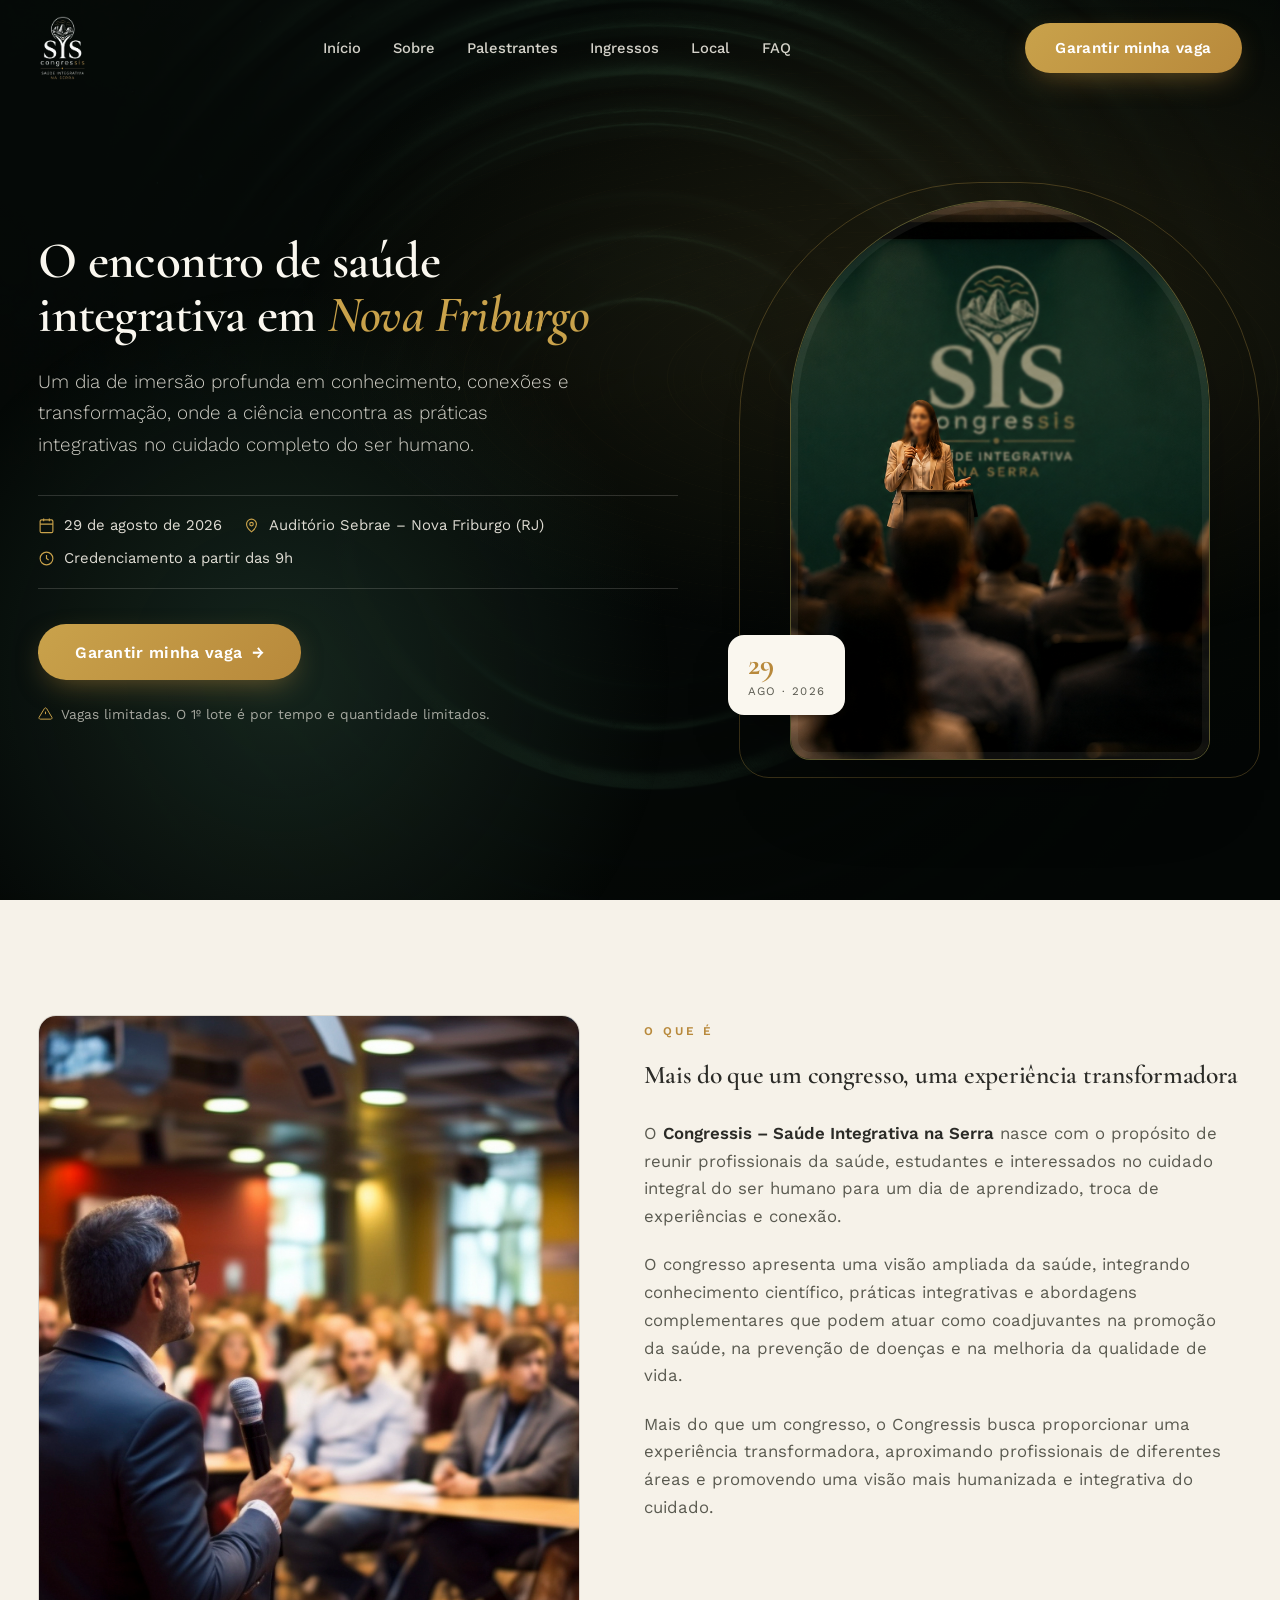
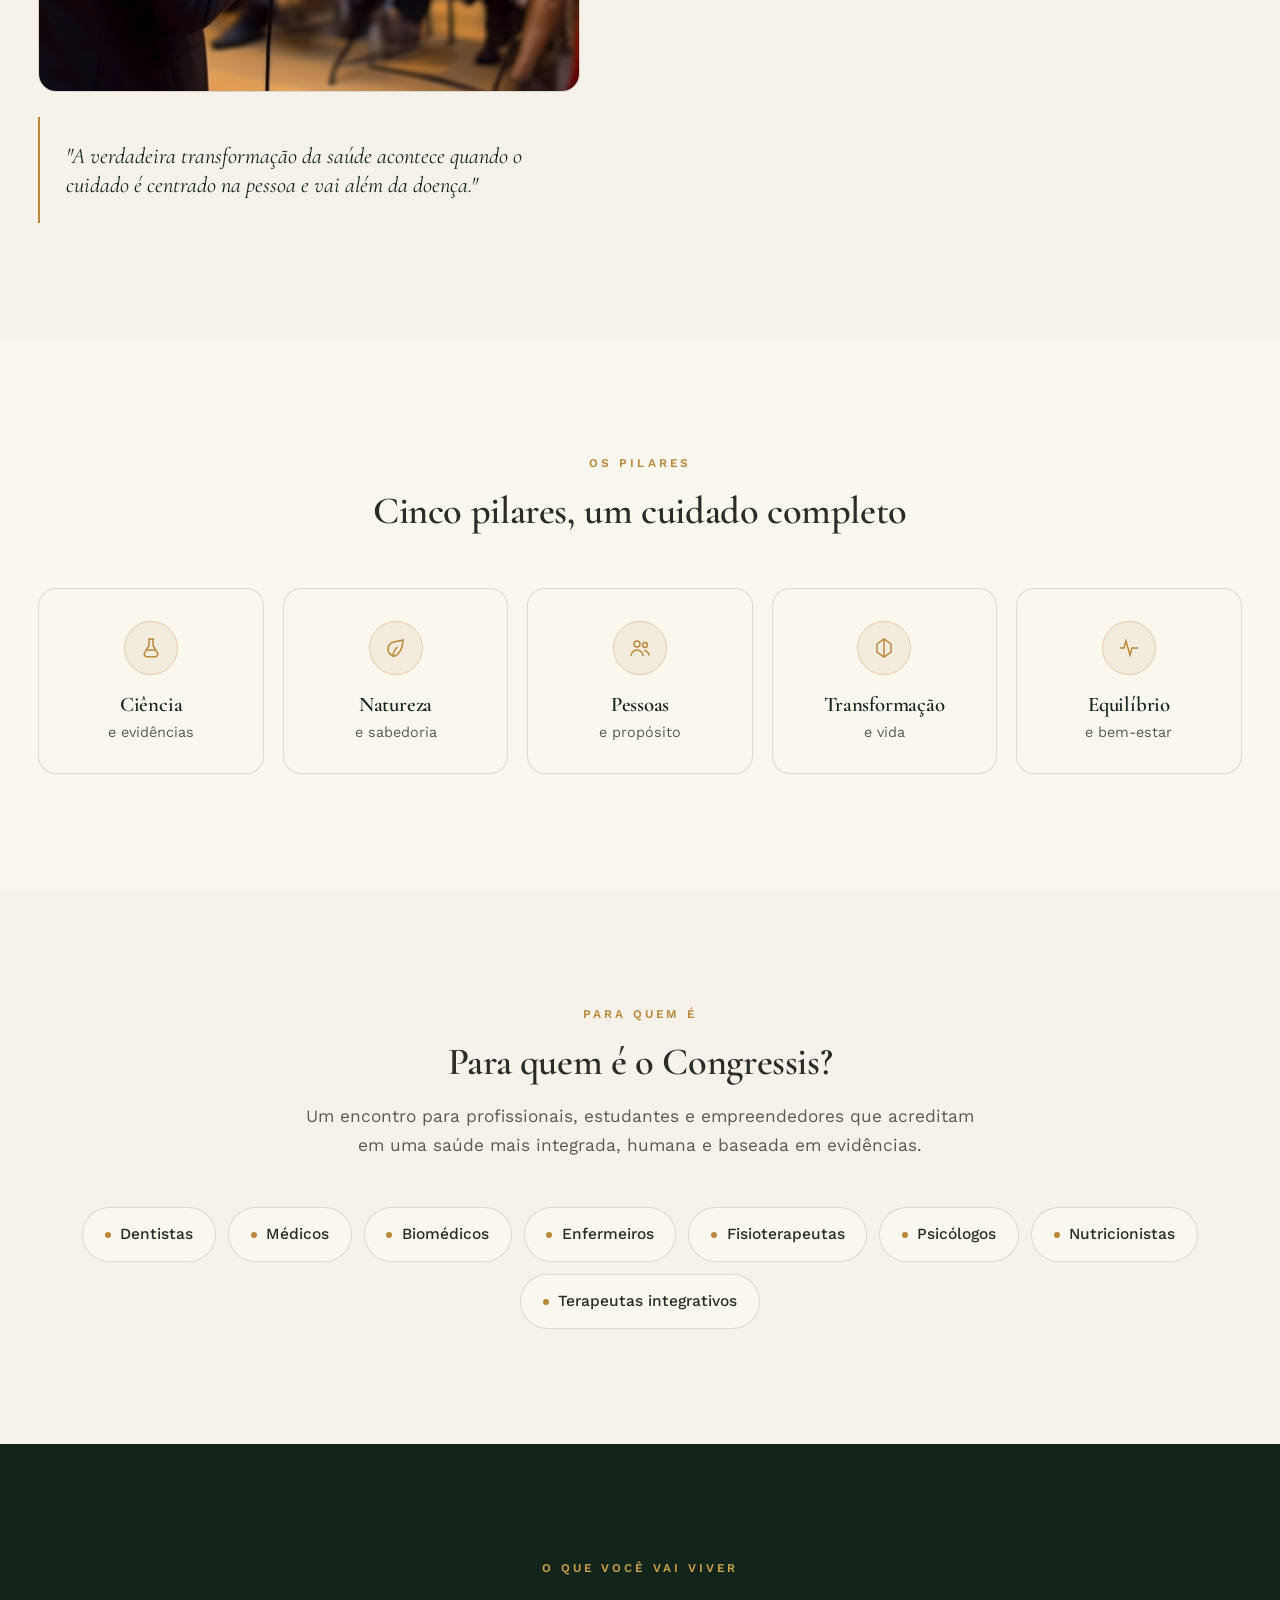
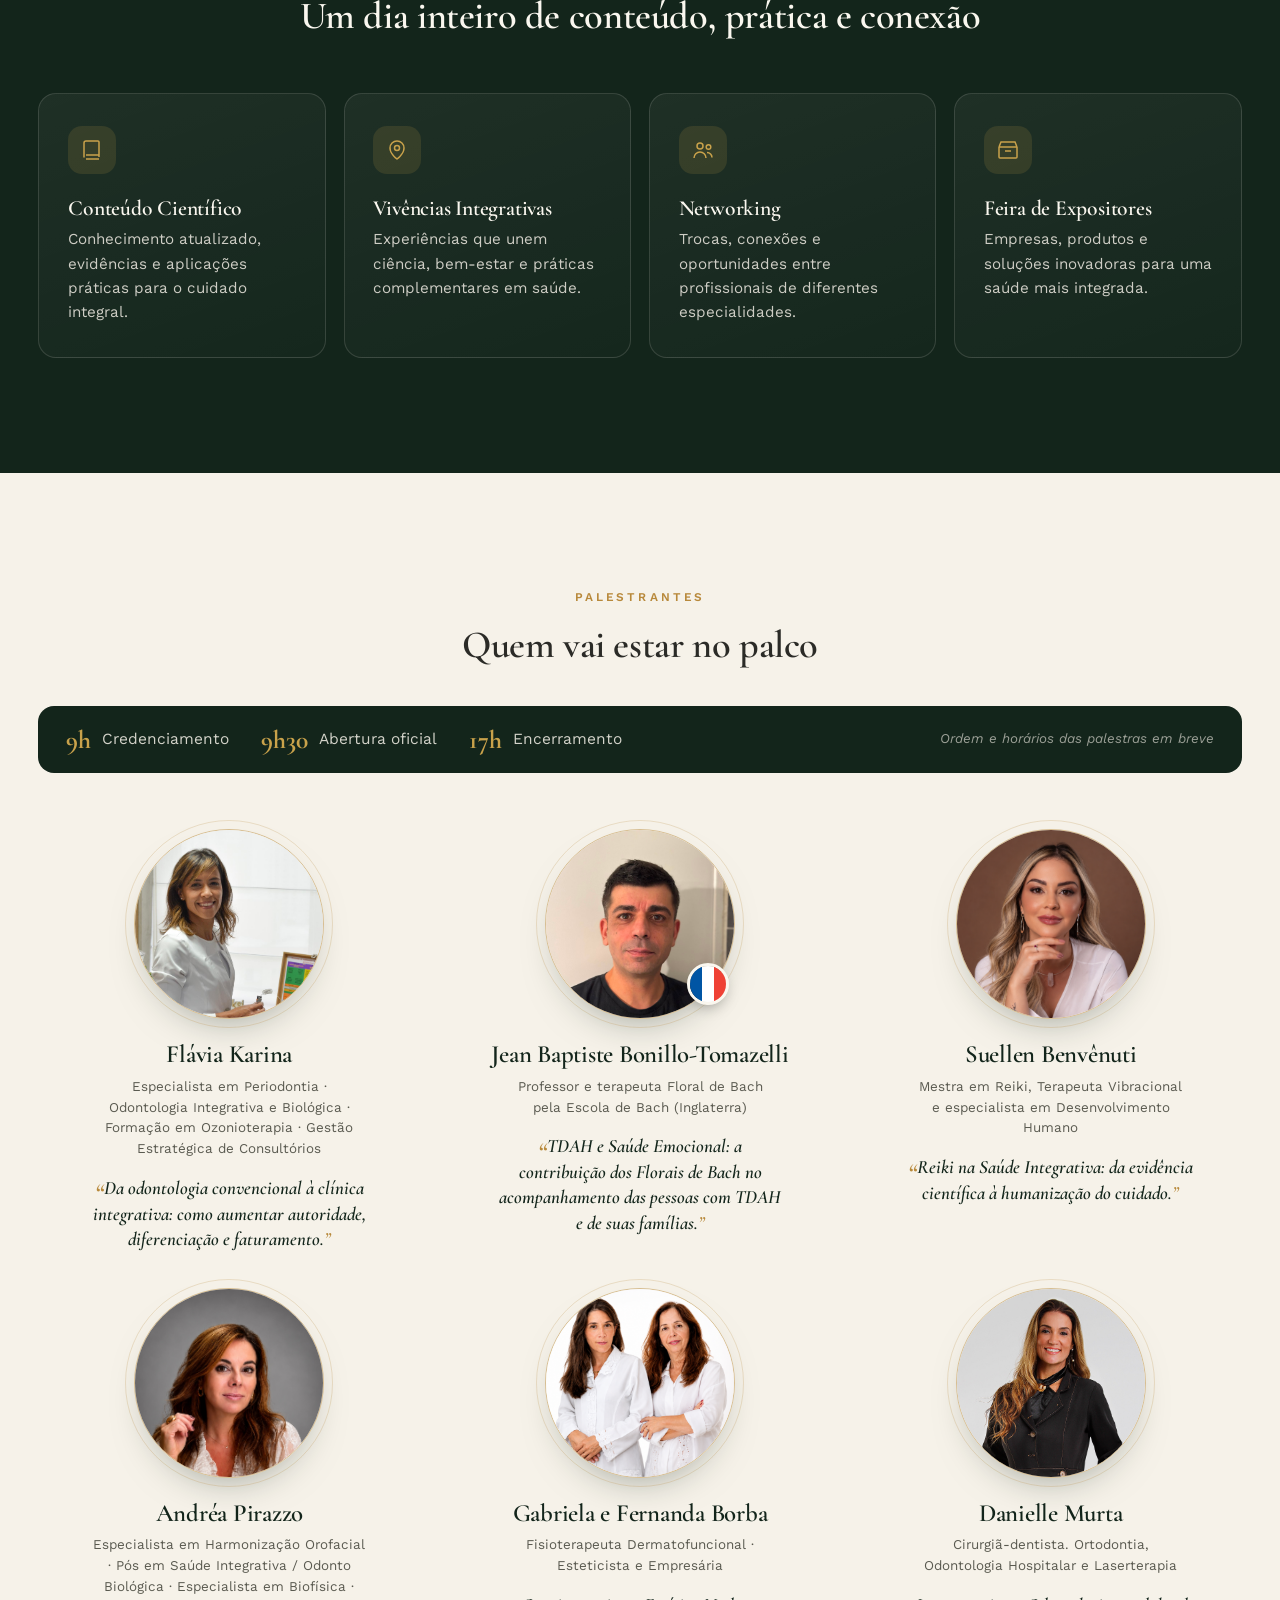
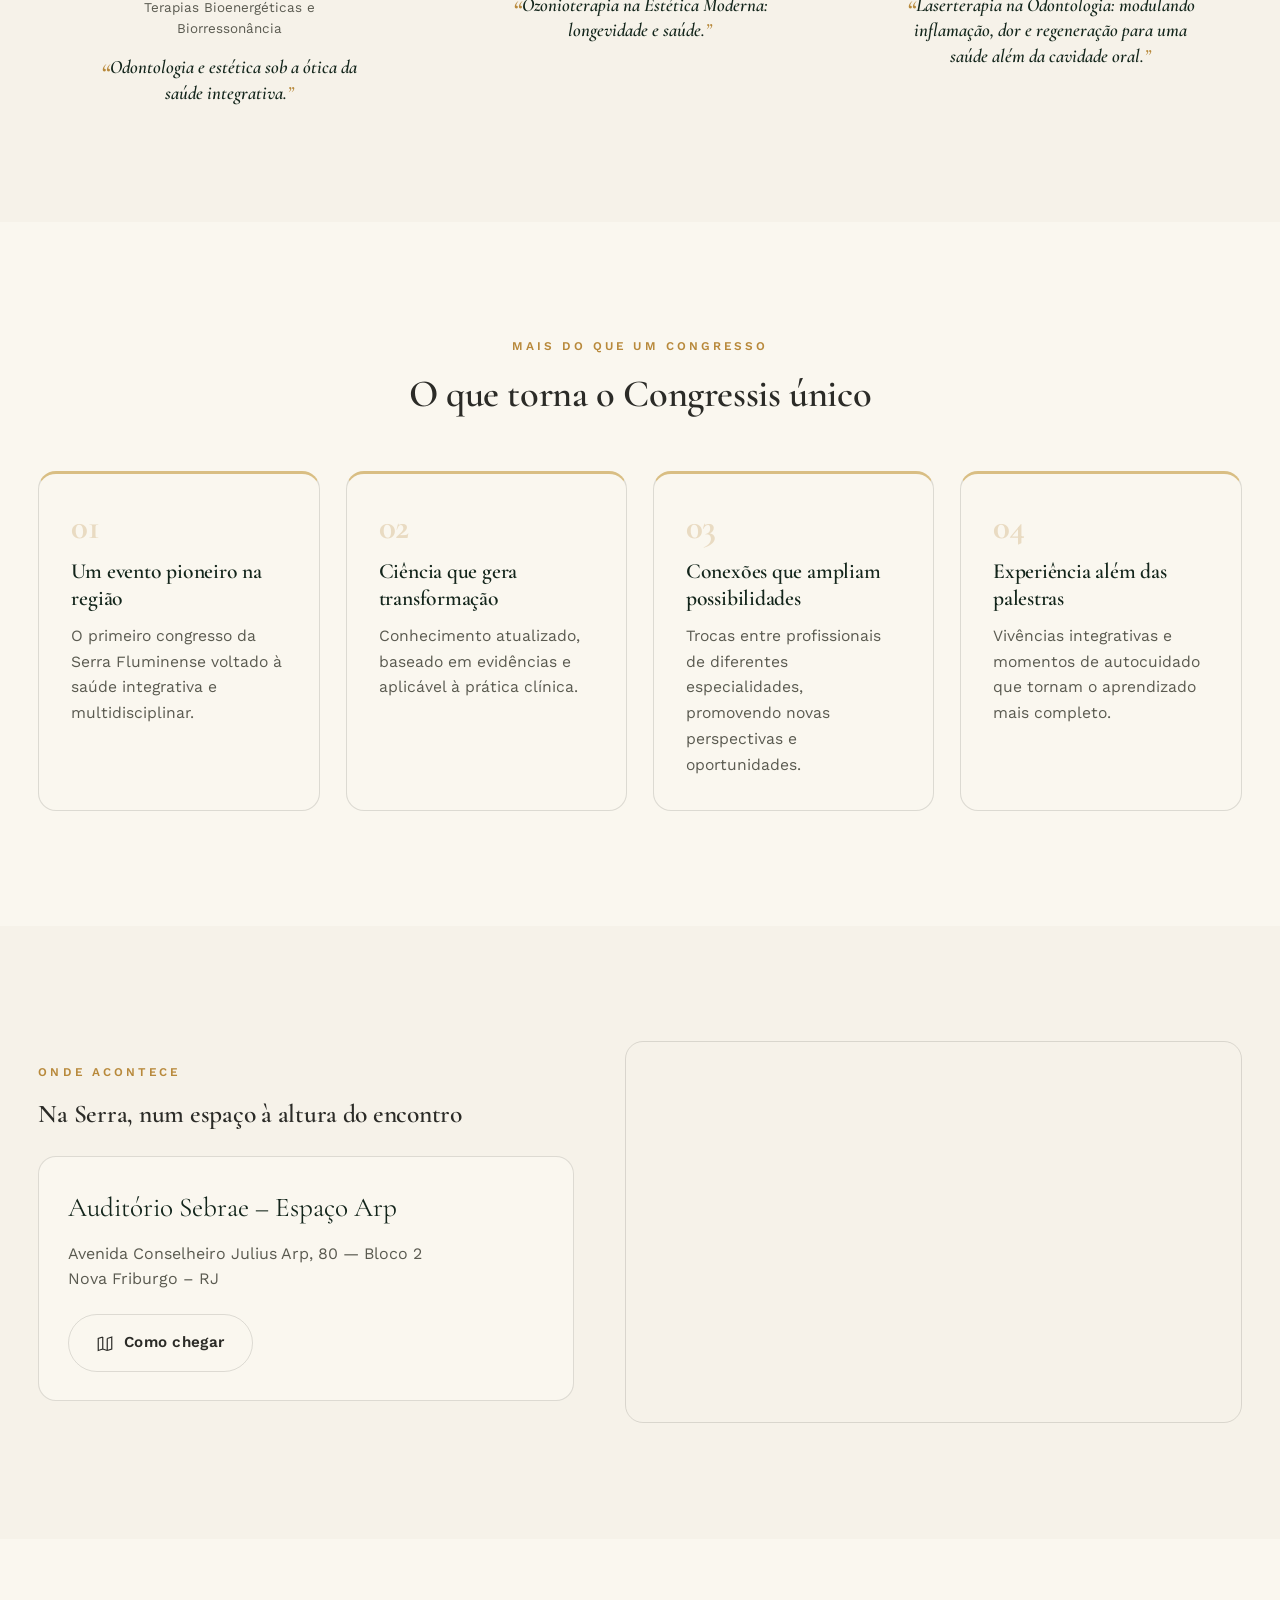
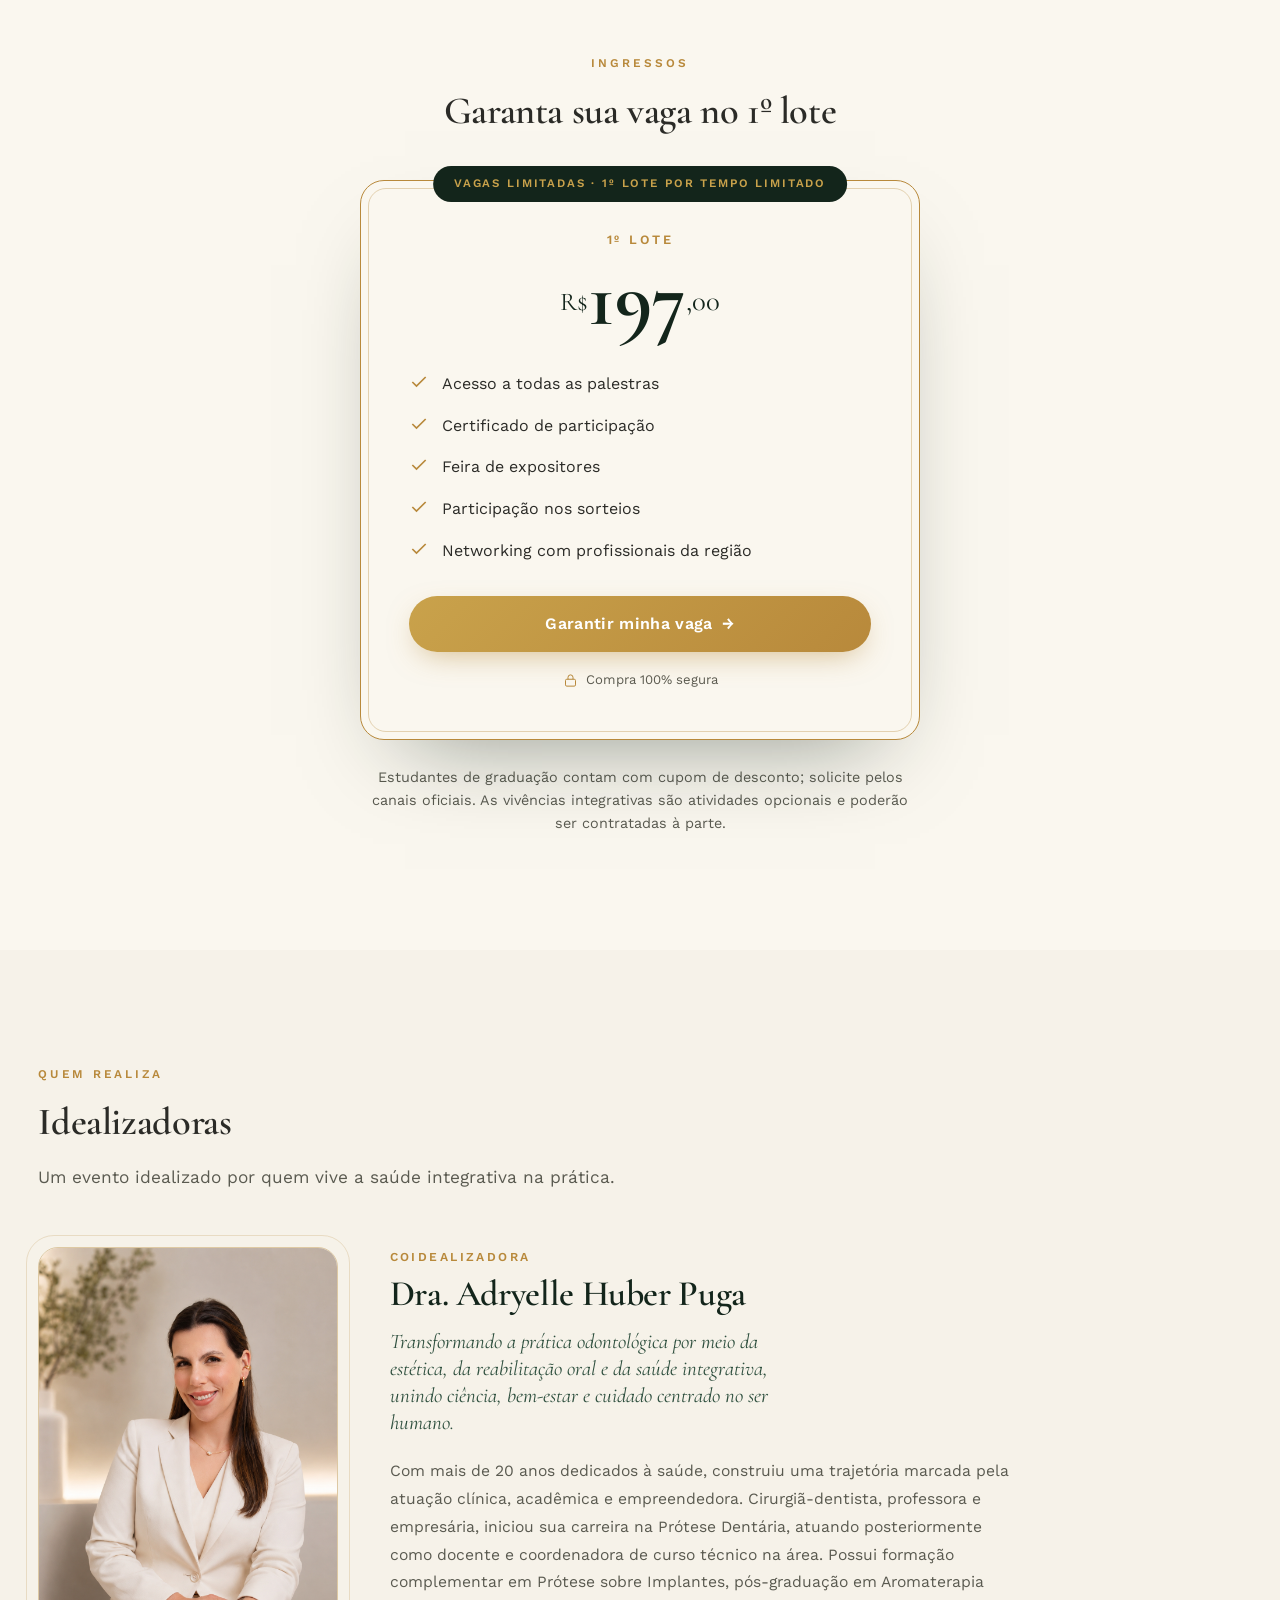
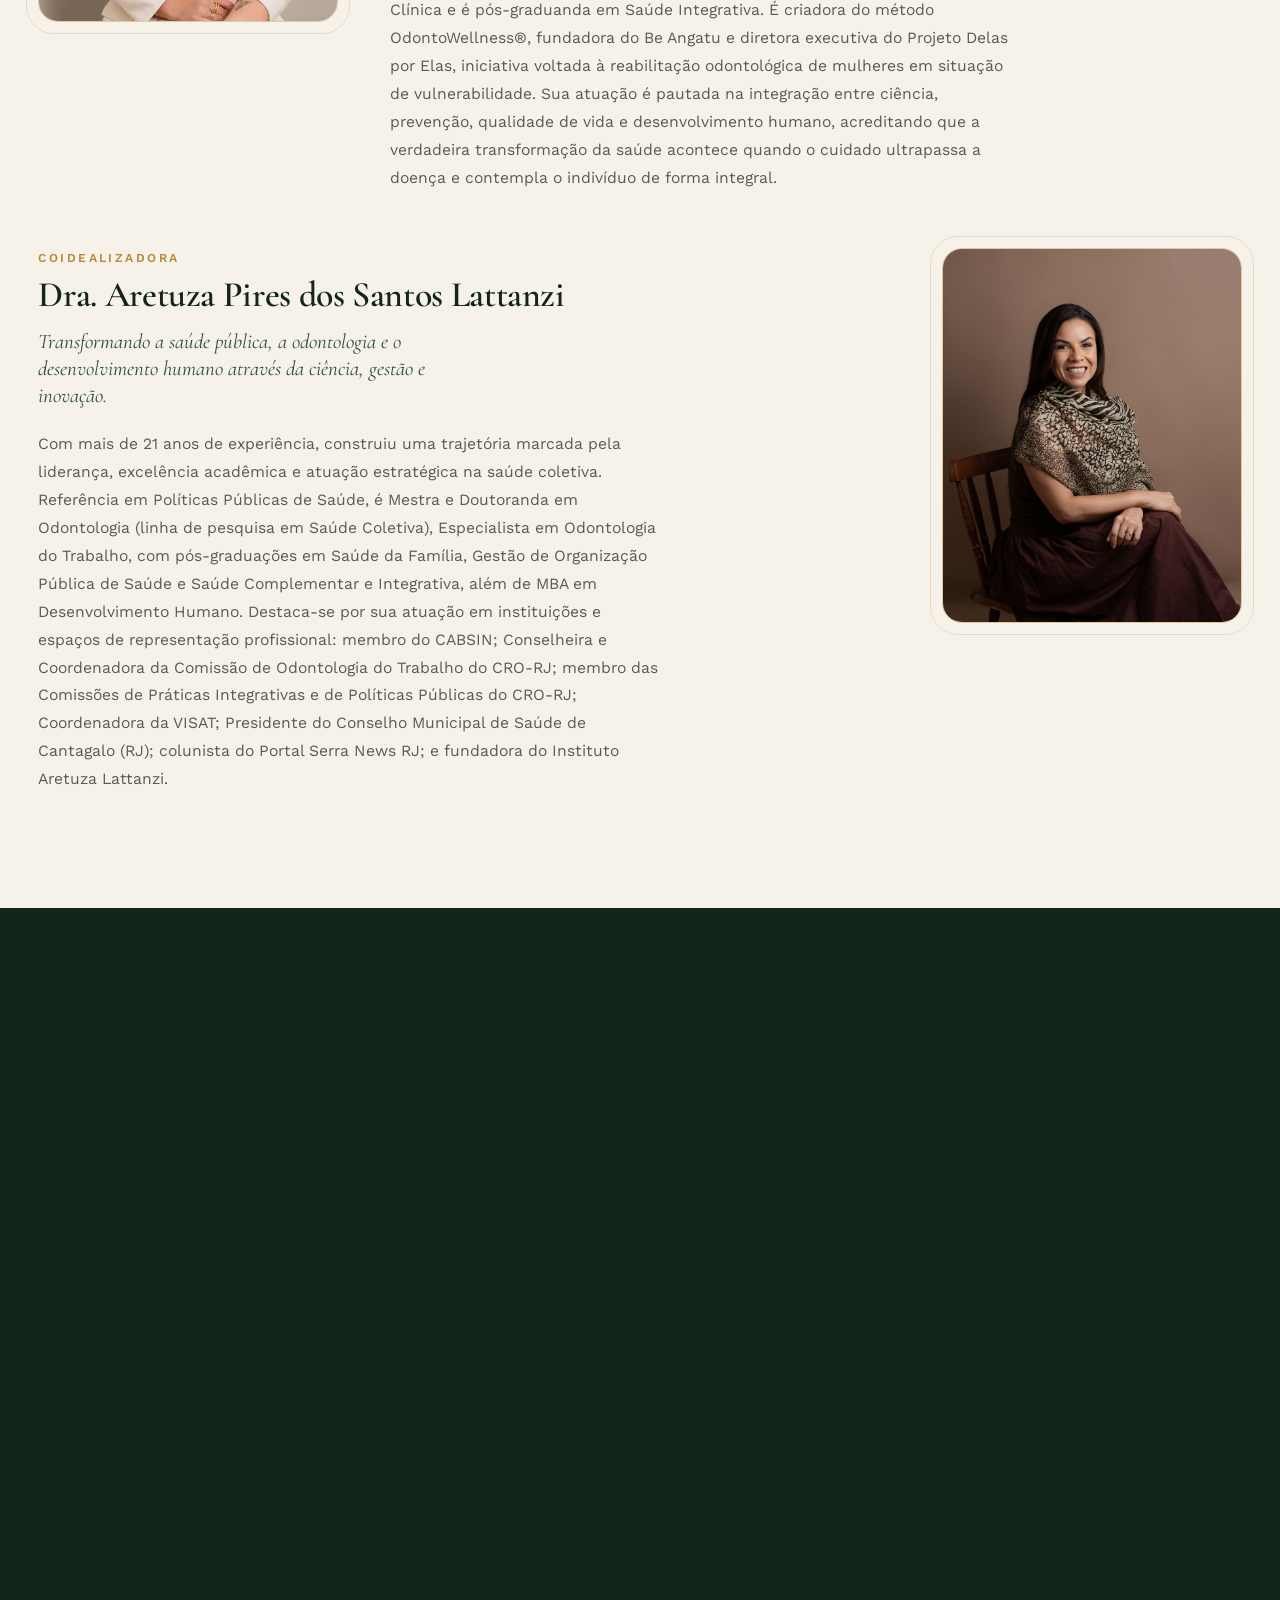
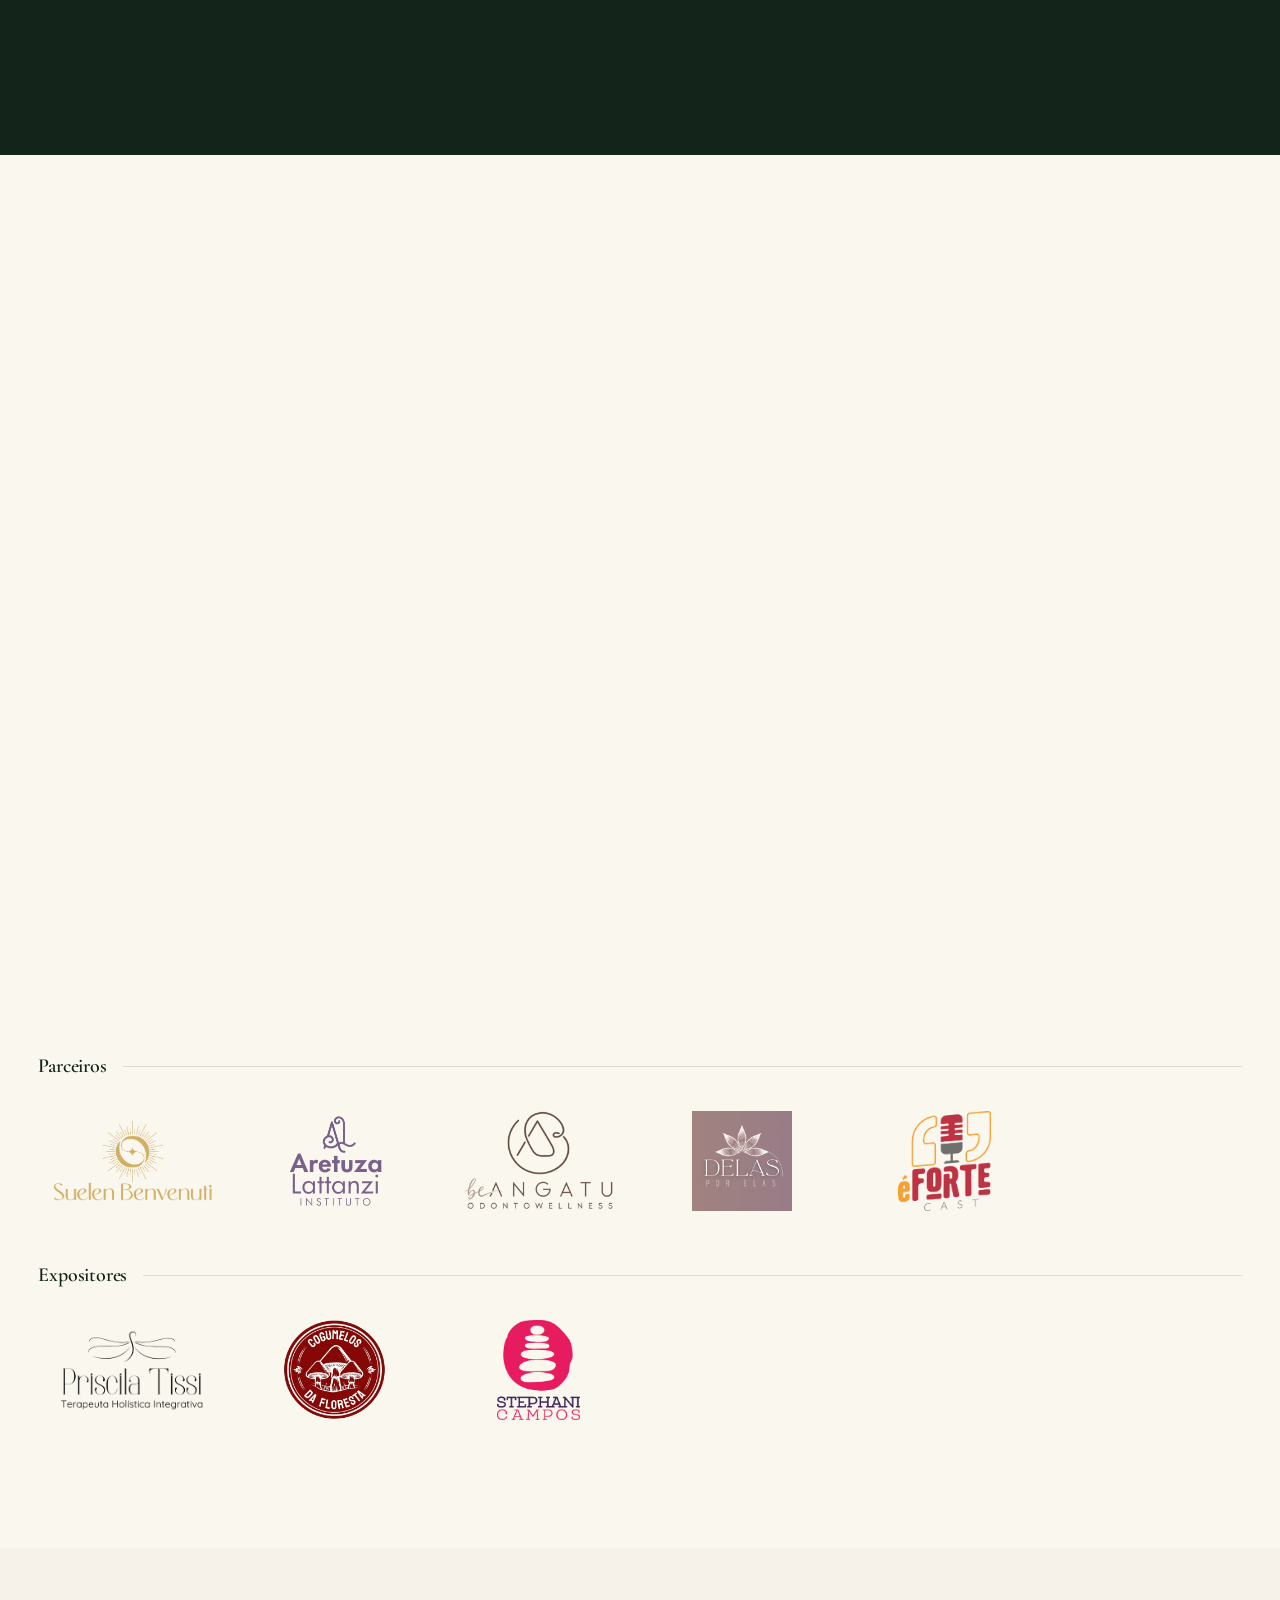
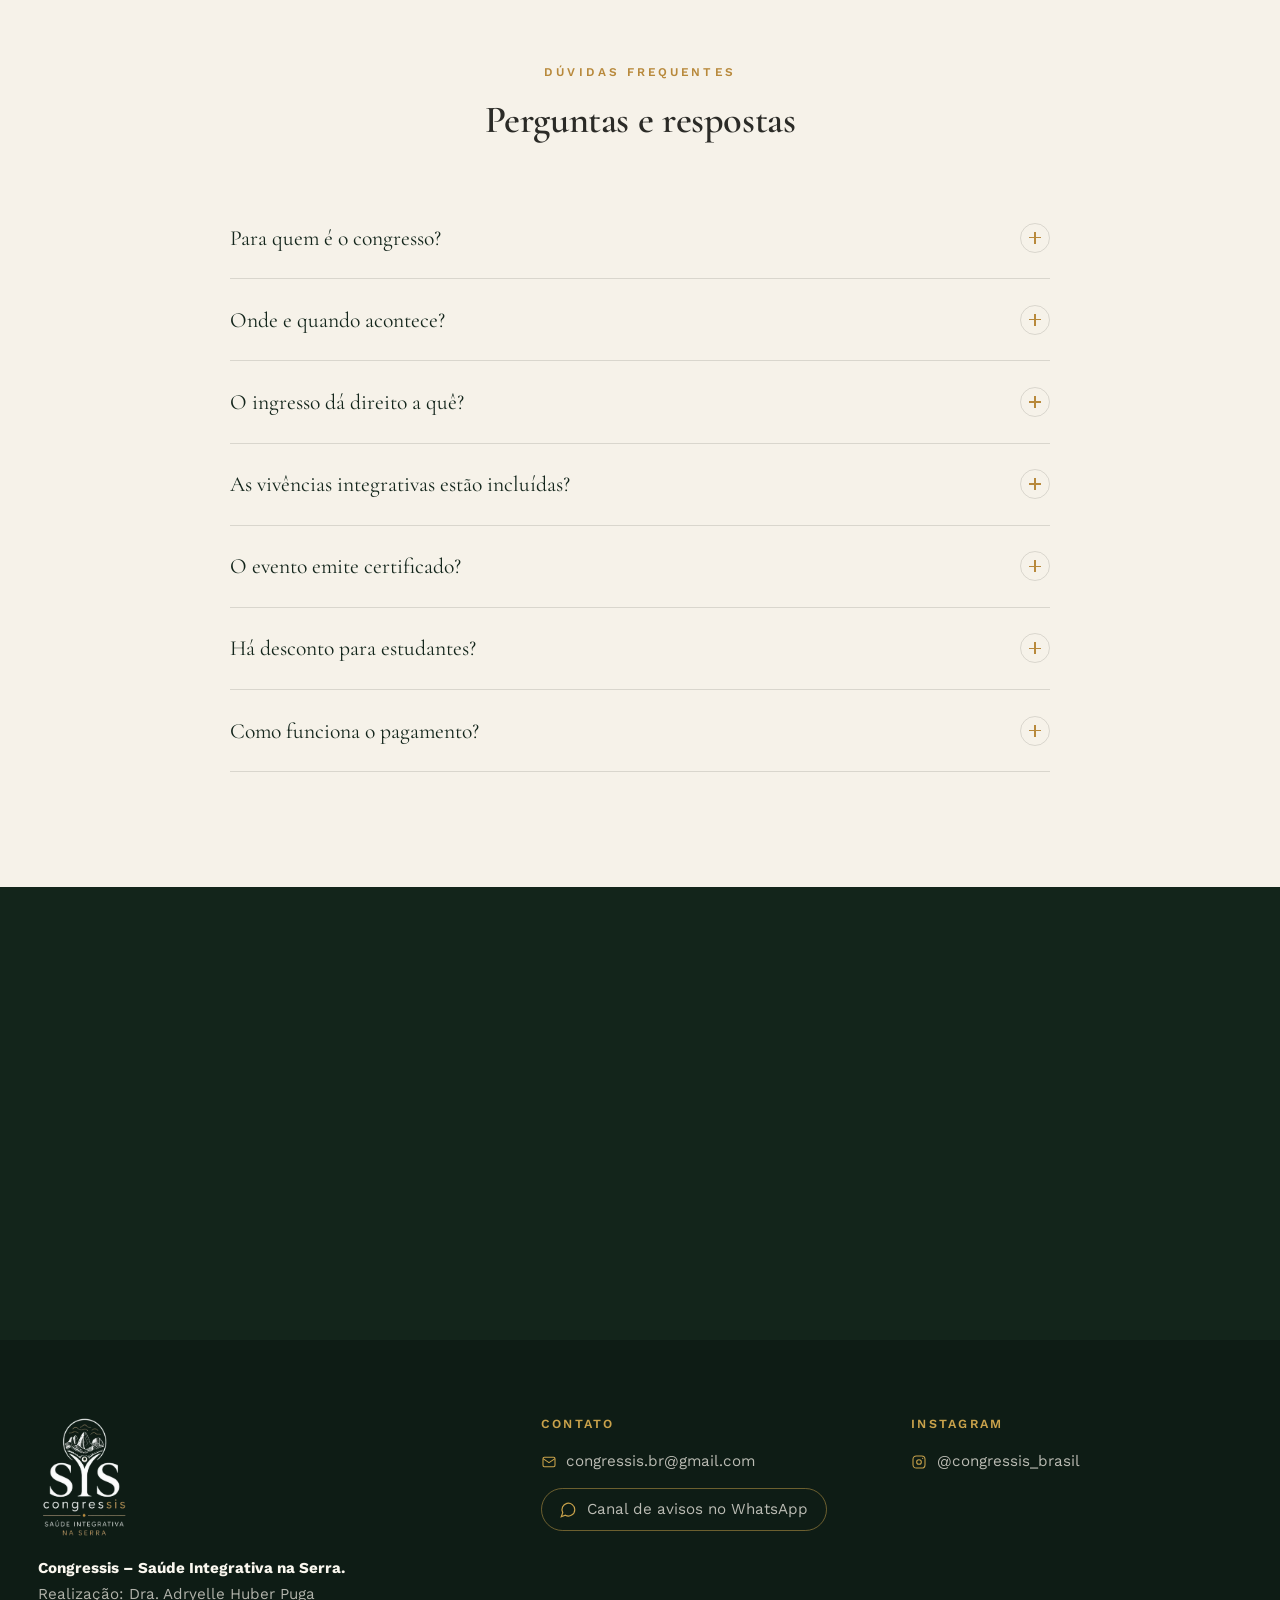
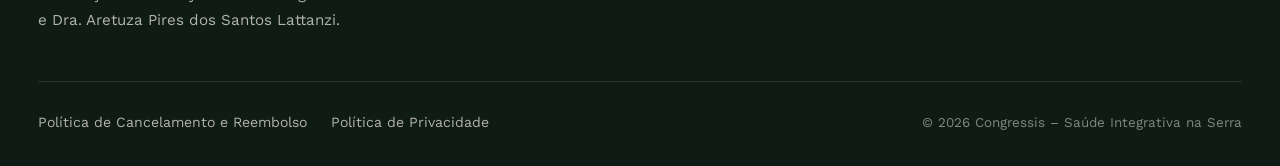
==== commit 6836062e: "fix: day-band mobile centered + capitalize Ordem" ====
--- a/preview/index.html
+++ b/preview/index.html
@@ -202,7 +202,7 @@
       <span class="di"><b>9h</b><span>Credenciamento</span></span>
       <span class="di"><b>9h30</b><span>Abertura oficial</span></span>
       <span class="di"><b>17h</b><span>Encerramento</span></span>
-      <span class="note">ordem e horários das palestras em breve</span>
+      <span class="note">Ordem e horários das palestras em breve</span>
     </div>
 
     <div class="speakers">
--- a/preview/styles.css
+++ b/preview/styles.css
@@ -20,8 +20,8 @@
   --serif:"Cormorant Garamond", Georgia, serif;
   --sans:"Work Sans", system-ui, sans-serif;
 
-  --maxw:1200px;
-  --pad:clamp(1.25rem, 5vw, 4rem);
+  --maxw:1400px;
+  --pad:clamp(1.25rem, 3vw, 2.5rem);
   --r:18px;
   --ease:cubic-bezier(.22,.61,.36,1);
 }
@@ -359,12 +359,33 @@
 /* ============================================================
    DIFERENCIAIS
    ============================================================ */
-.dif-grid{display:grid;grid-template-columns:repeat(3,1fr);gap:1.3rem;margin-top:3.5rem}
-.dif{padding:2rem 1.8rem;border-radius:var(--r);background:var(--cream-2);border:1px solid var(--line-soft);transition:.35s var(--ease)}
-.dif:hover{border-color:rgba(184,137,59,.4);box-shadow:0 20px 44px -28px rgba(19,37,27,.3)}
-.dif-num{font-family:var(--serif);font-size:1.1rem;color:var(--gold);font-weight:700;letter-spacing:.05em}
-.dif h3{margin-top:.7rem;font-size:1.45rem;color:var(--green-deep)}
-.dif p{margin-top:.55rem;font-size:.97rem;color:var(--ink-soft)}
+.dif-grid{display:grid;grid-template-columns:repeat(4,1fr);gap:1.6rem;margin-top:3.5rem}
+.dif{
+  padding:2.2rem 2rem 2rem;
+  border-radius:var(--r);
+  background:var(--cream-2);
+  border:1px solid var(--line-soft);
+  border-top:3px solid var(--gold-pale);
+  transition:.35s var(--ease);
+  display:flex;
+  flex-direction:column;
+}
+.dif:hover{
+  border-top-color:var(--gold);
+  border-color:rgba(184,137,59,.35);
+  box-shadow:0 24px 48px -20px rgba(19,37,27,.18);
+  transform:translateY(-4px);
+}
+.dif-num{
+  font-family:var(--serif);
+  font-size:2.2rem;
+  color:rgba(184,137,59,.25);
+  font-weight:700;
+  line-height:1;
+  letter-spacing:-.02em;
+}
+.dif h3{margin-top:.9rem;font-size:1.35rem;color:var(--green-deep);line-height:1.25;font-weight:600}
+.dif p{margin-top:.65rem;font-size:.98rem;color:var(--ink-soft);line-height:1.65;flex:1}
 
 /* ============================================================
    LOCAL
@@ -634,7 +655,8 @@
   .viver-grid{grid-template-columns:1fr}
   .speakers{grid-template-columns:1fr;gap:3rem}
   .dif-grid{grid-template-columns:1fr}
-  .day-band .note{margin-left:0;width:100%}
+  .day-band{justify-content:center;text-align:center}
+  .day-band .note{margin-left:0;width:100%;text-align:center}
   .ft-grid{grid-template-columns:1fr}
   .ft-brand{grid-column:auto}
   .ft-bottom{flex-direction:column;align-items:flex-start}
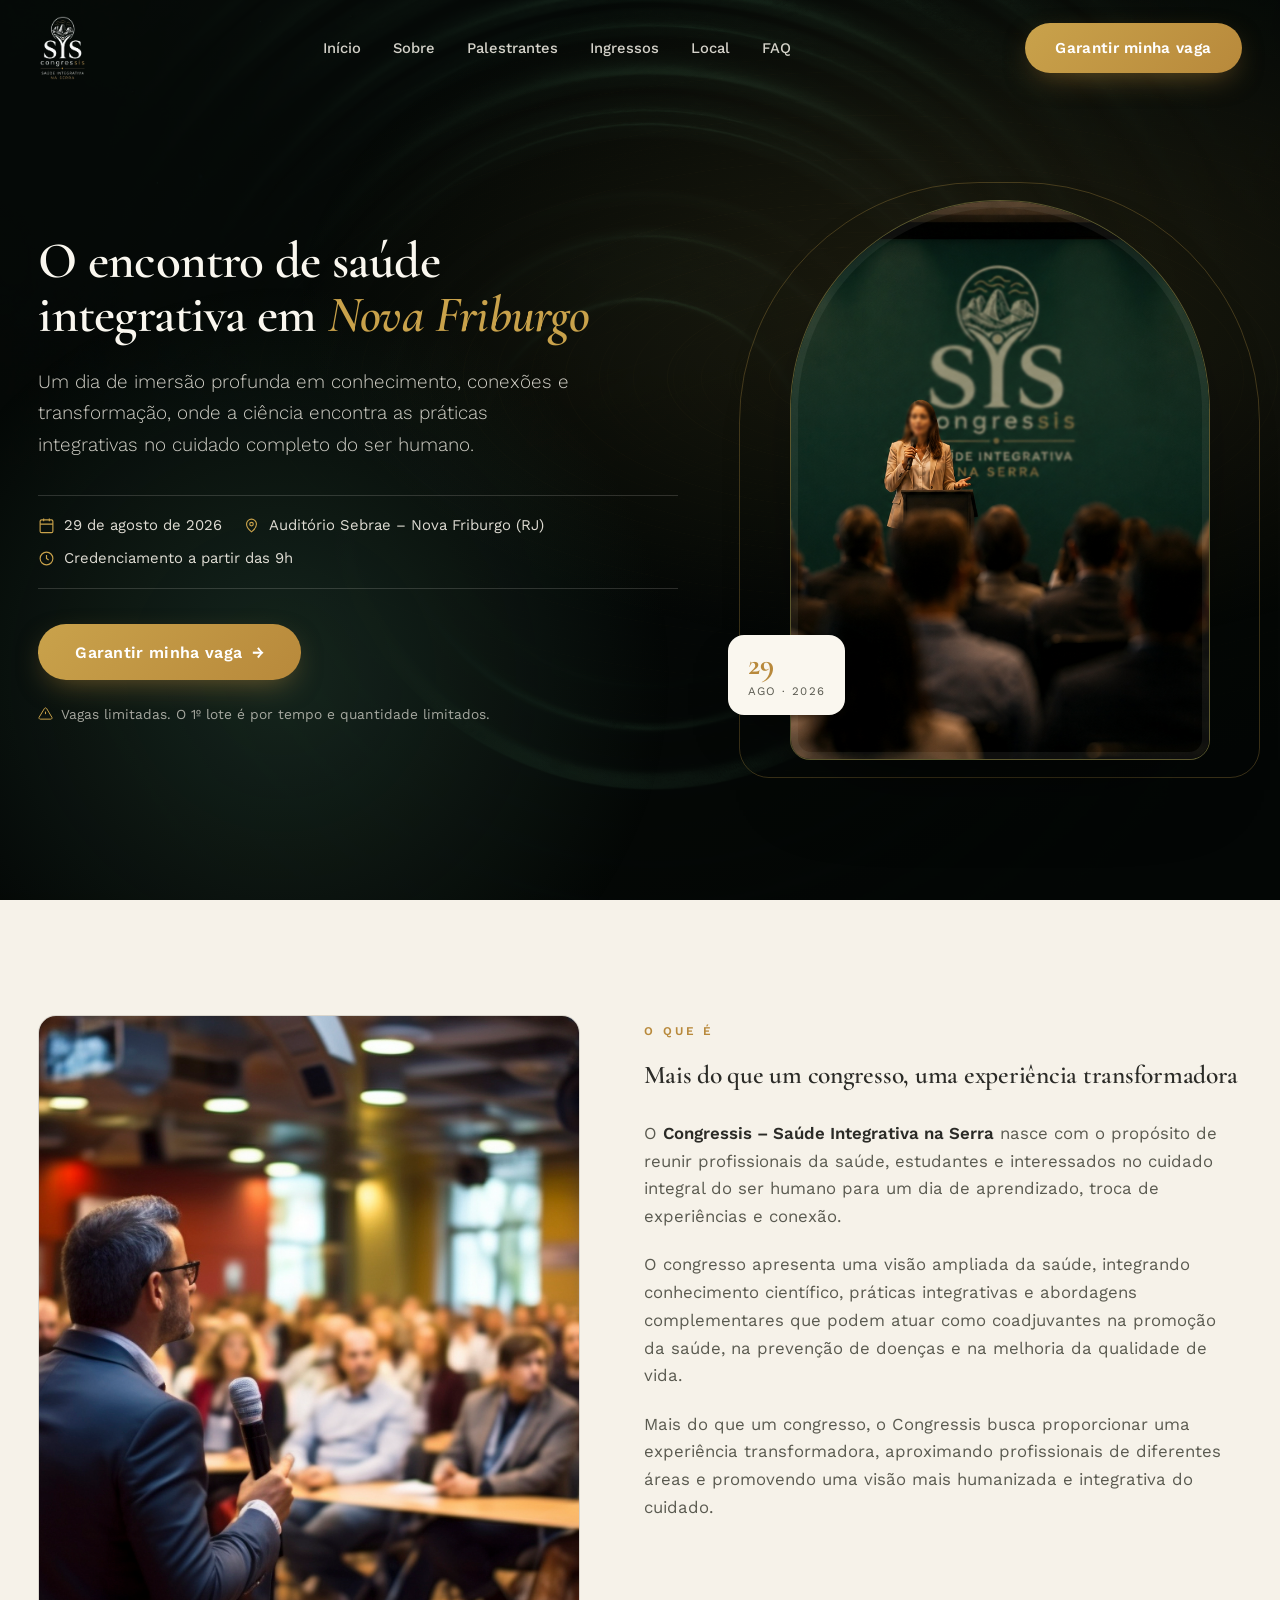
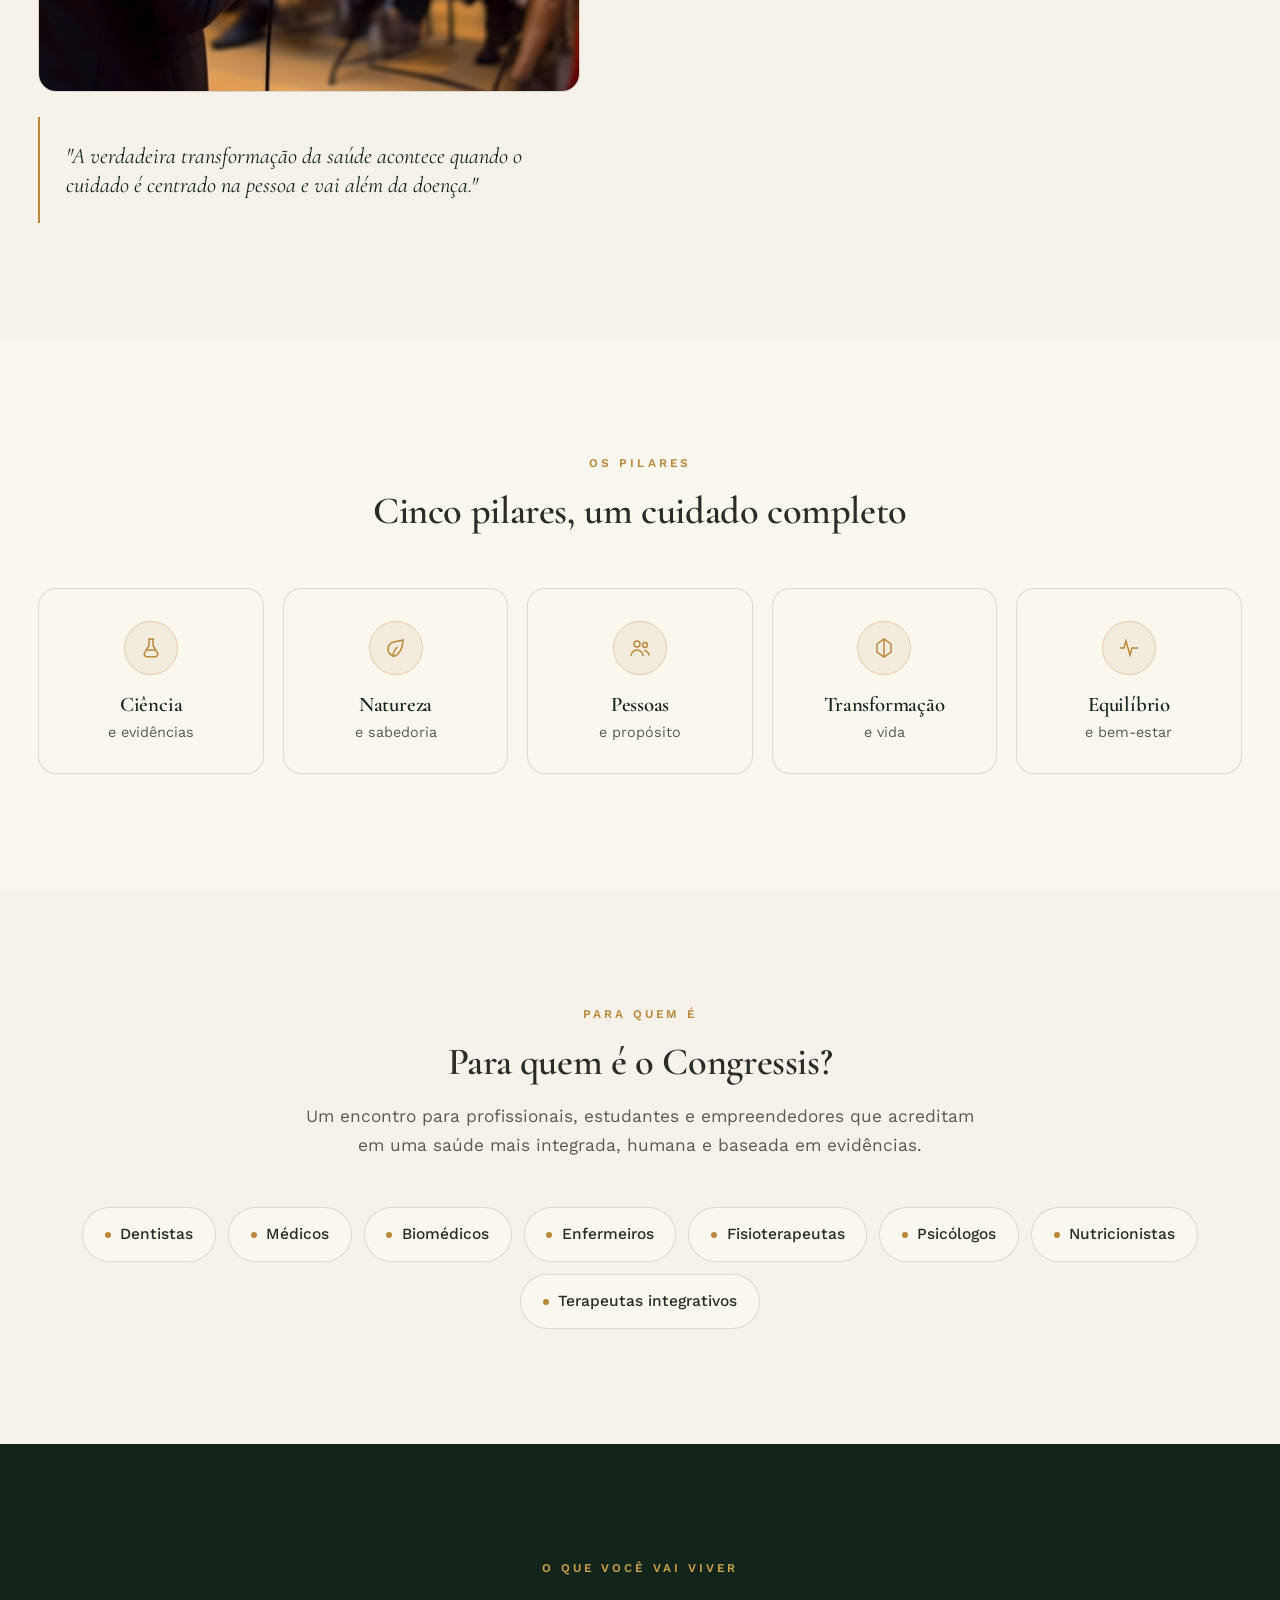
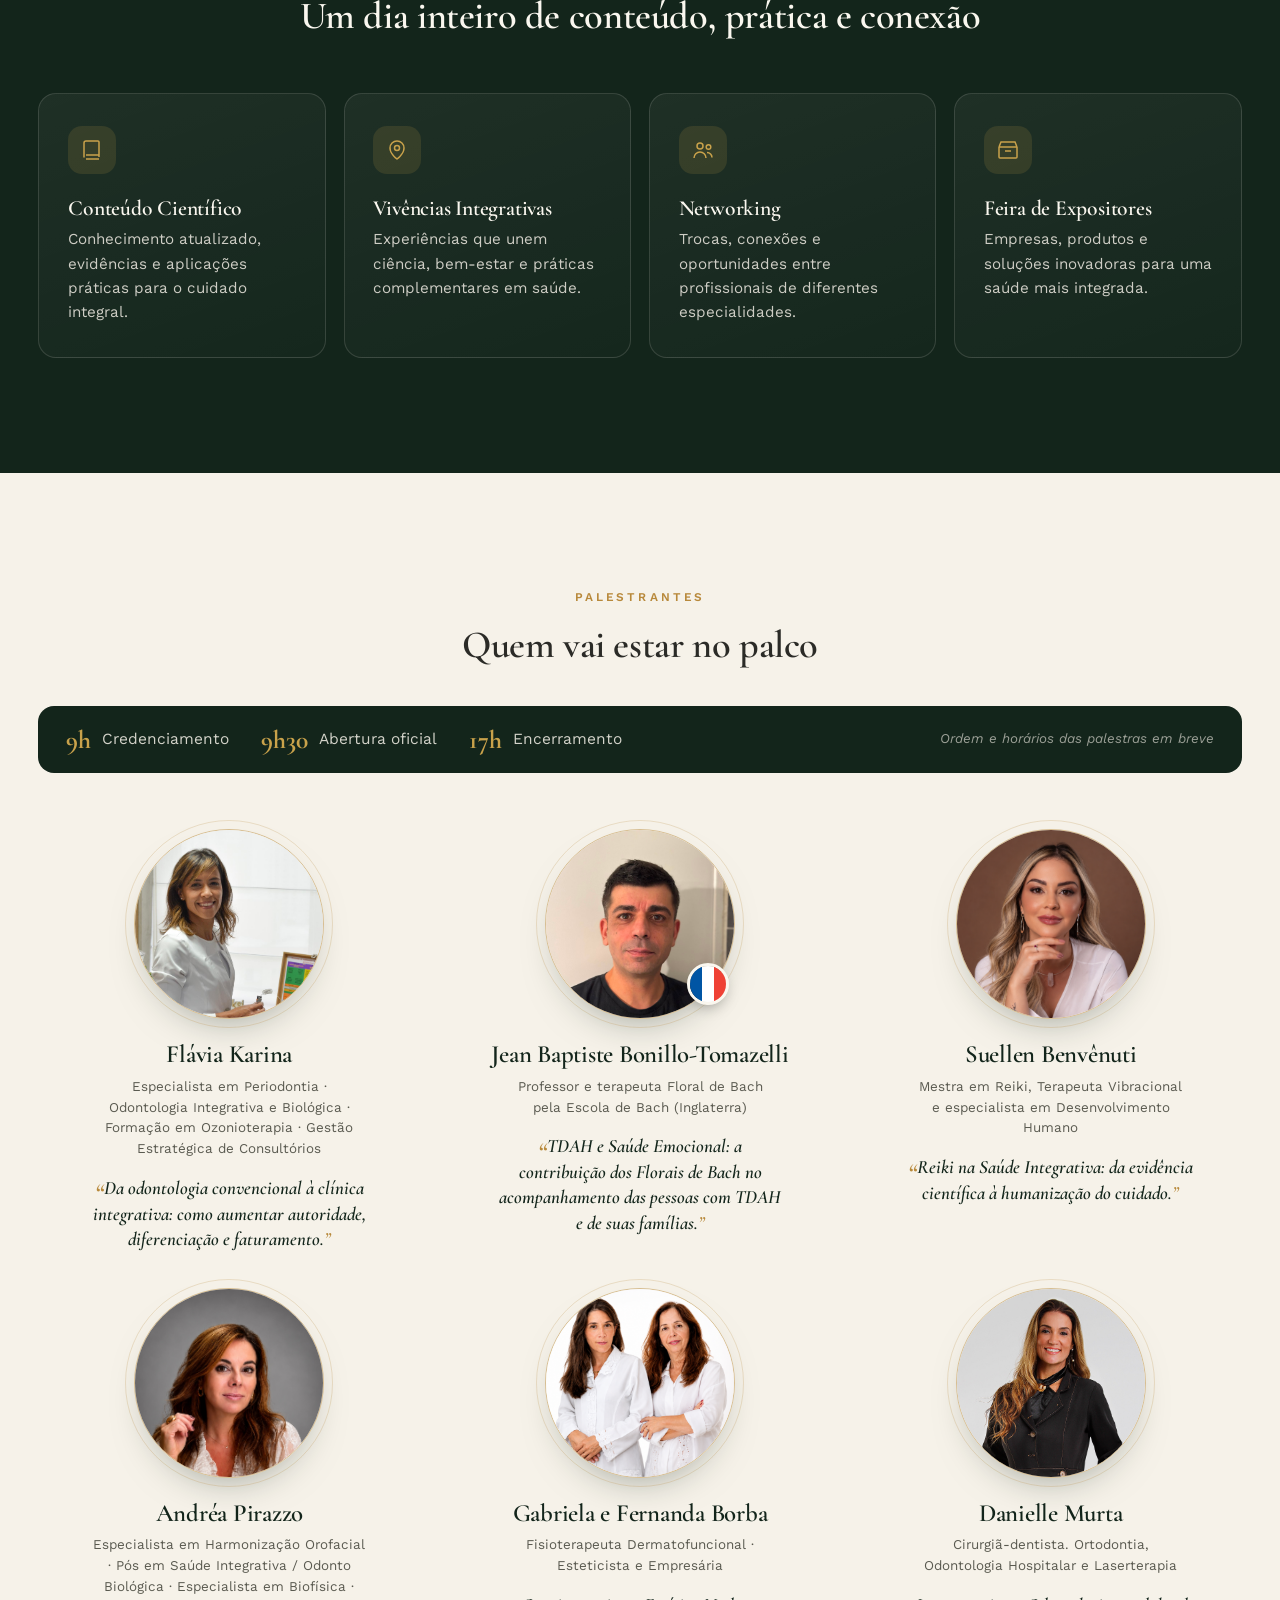
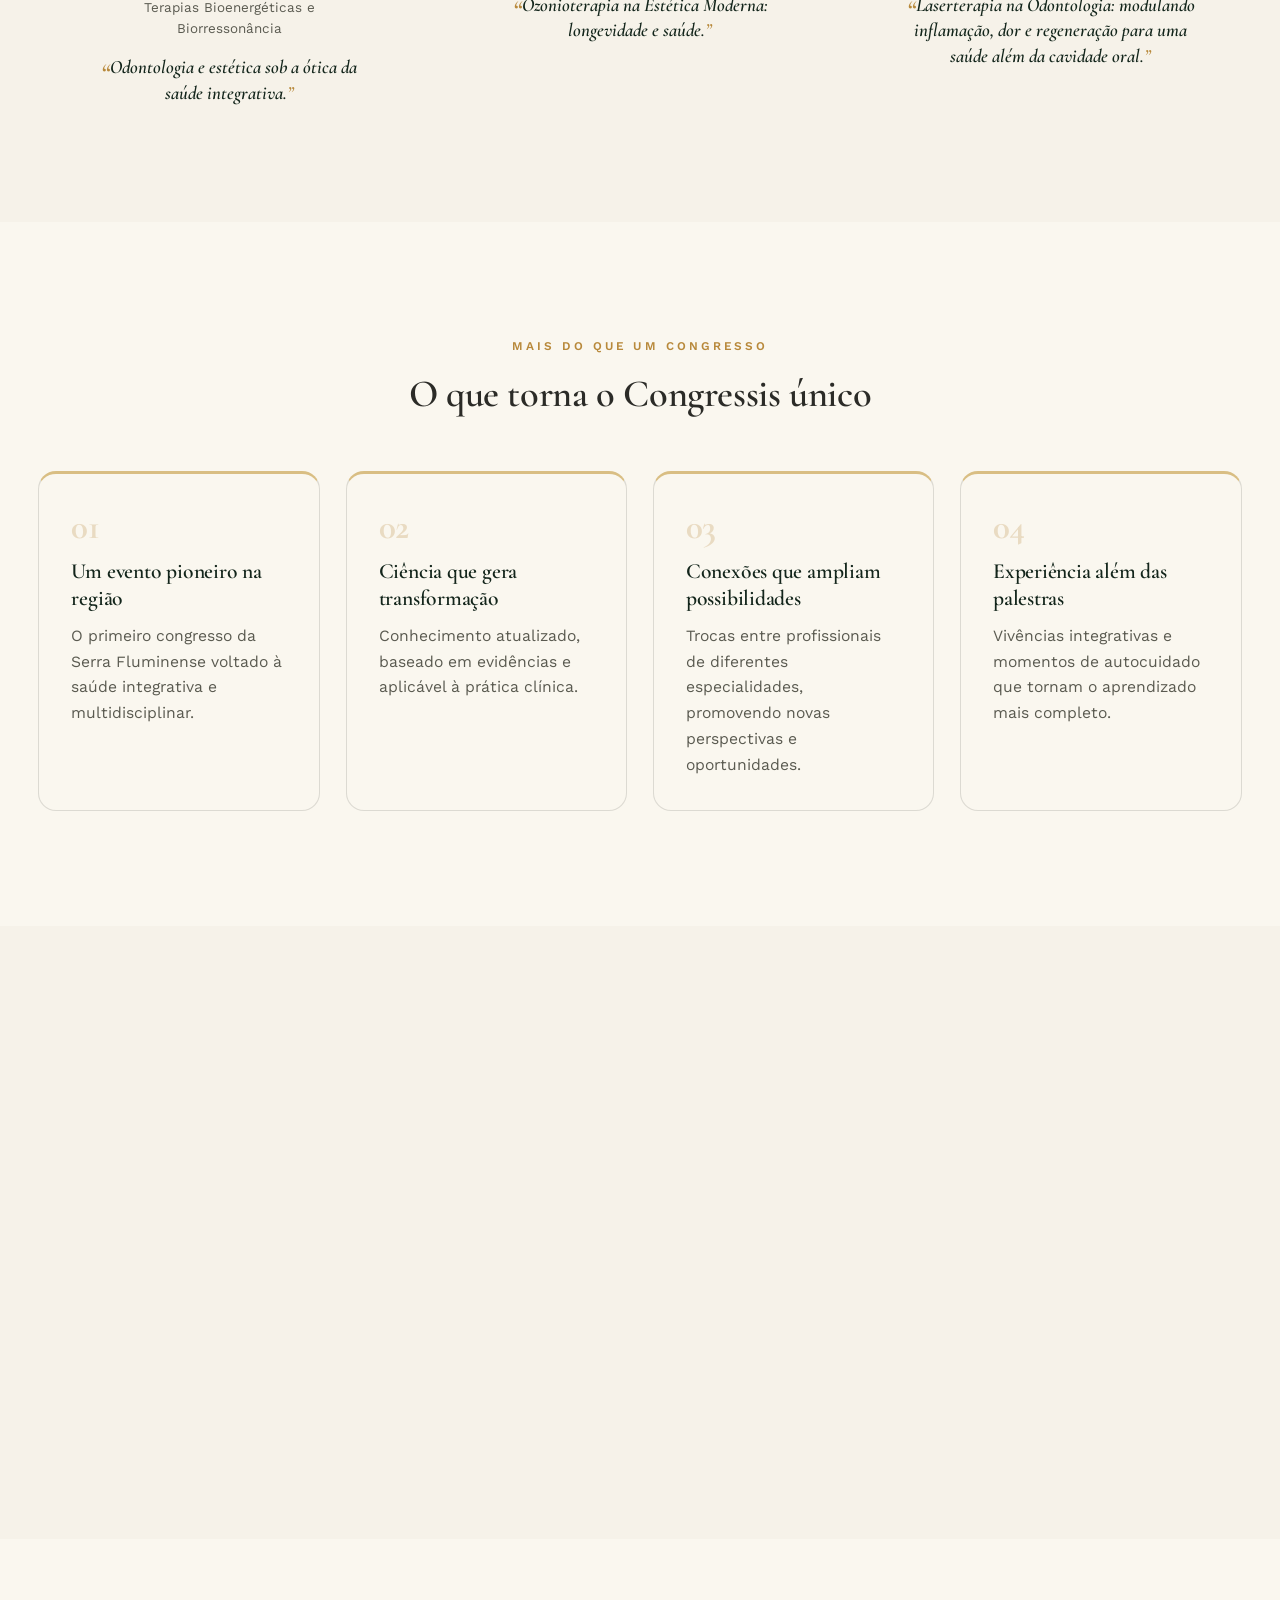
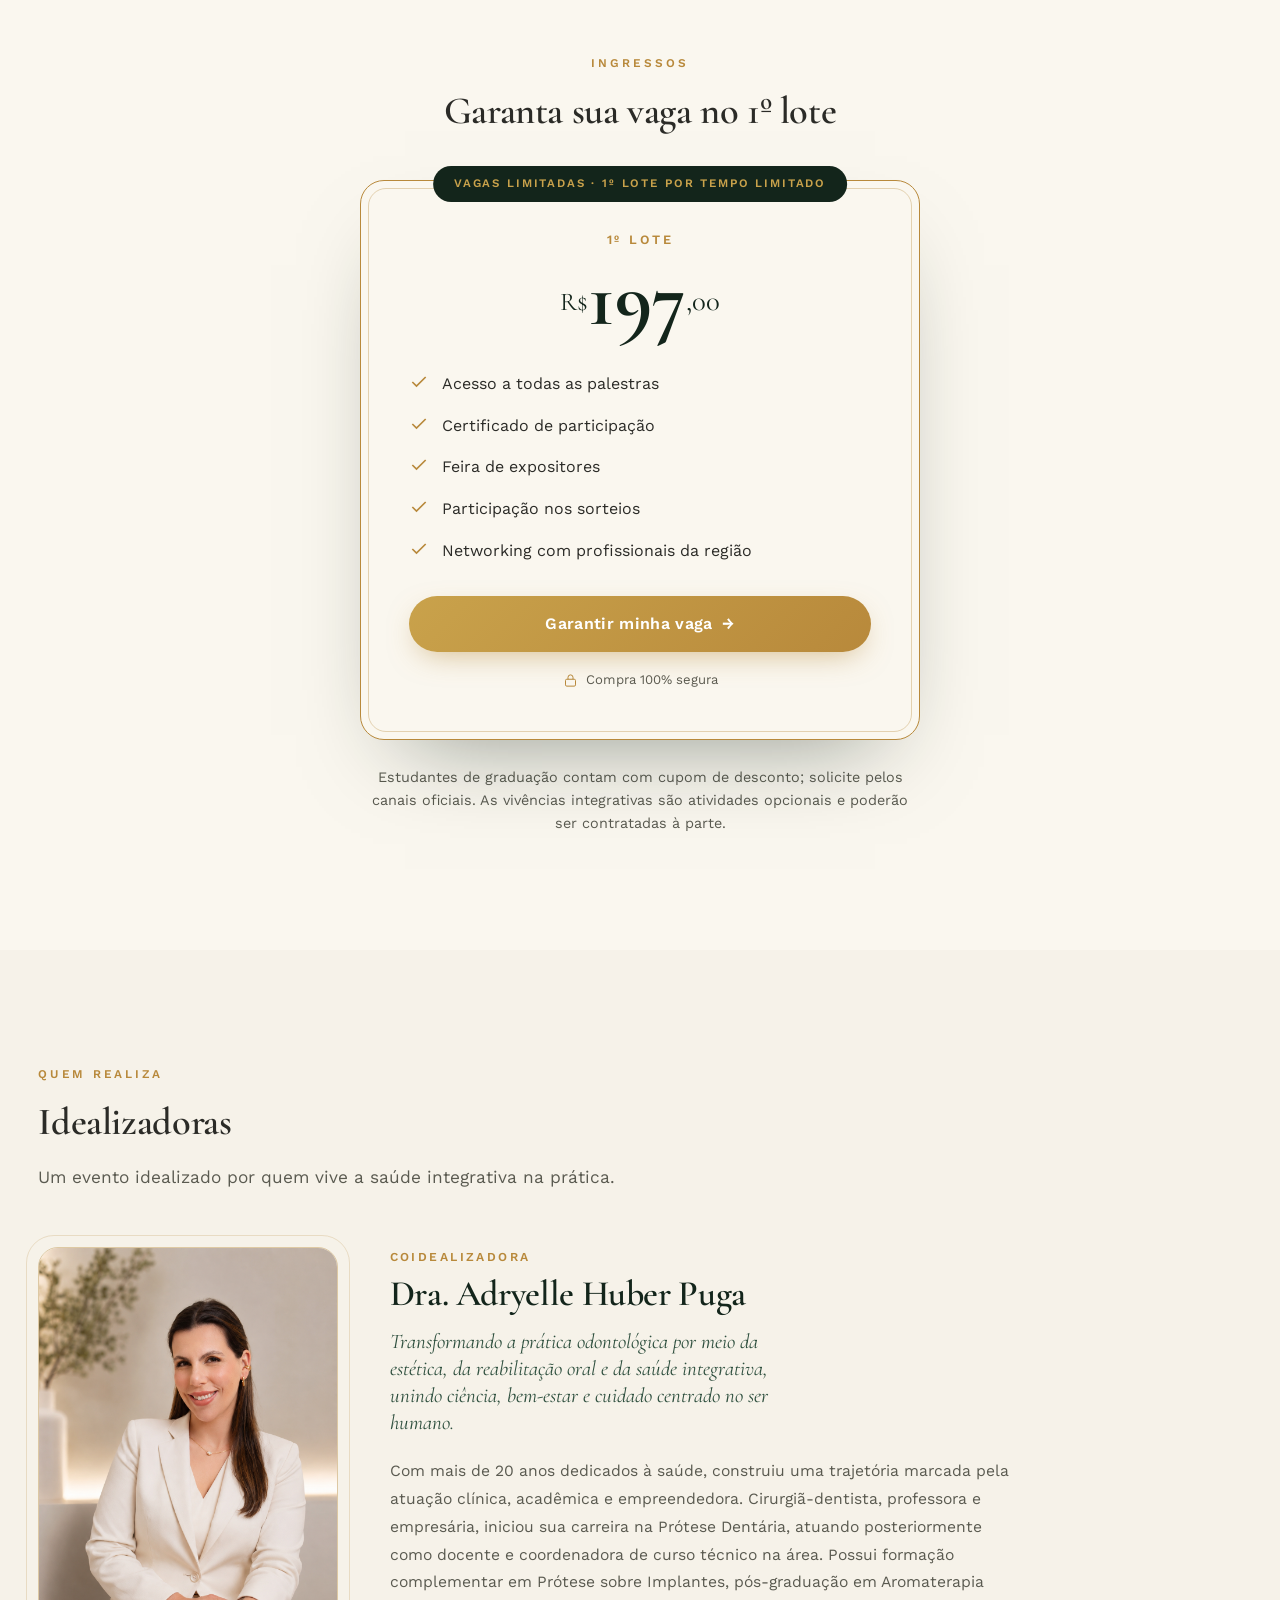
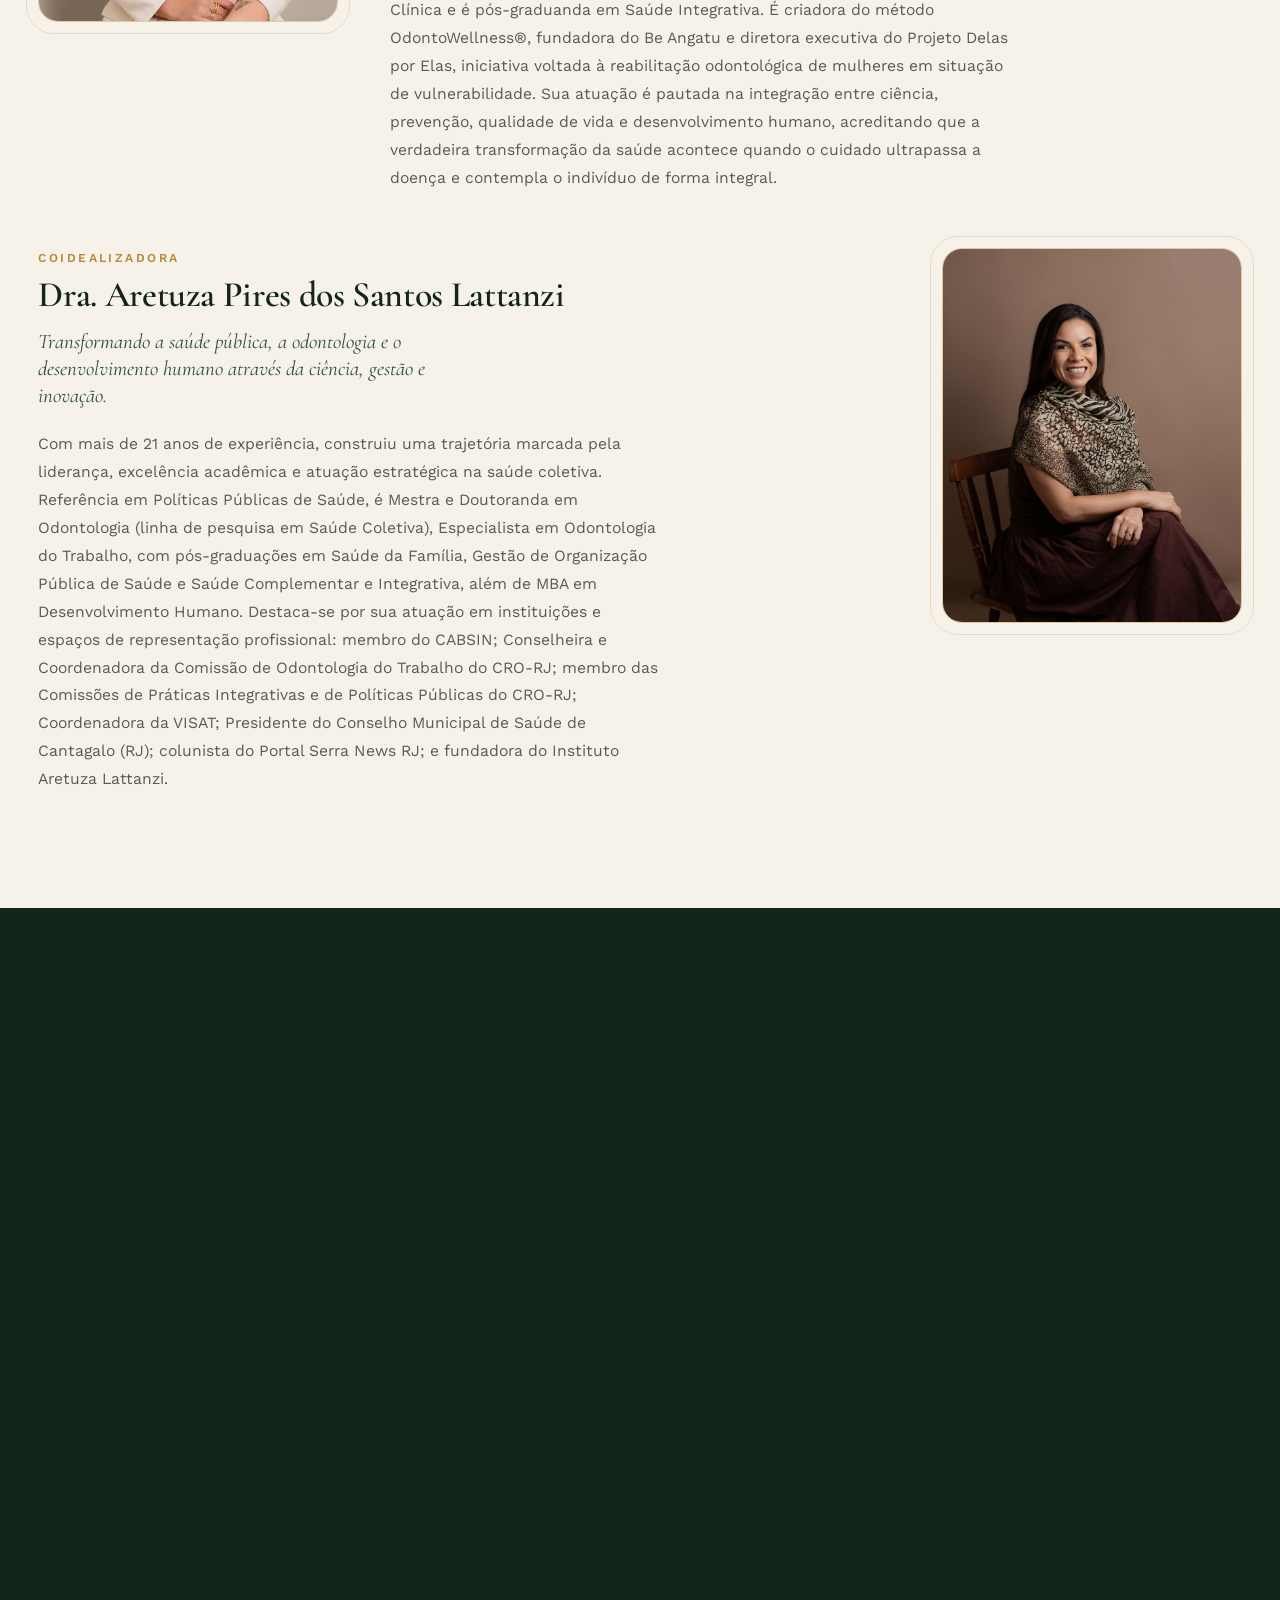
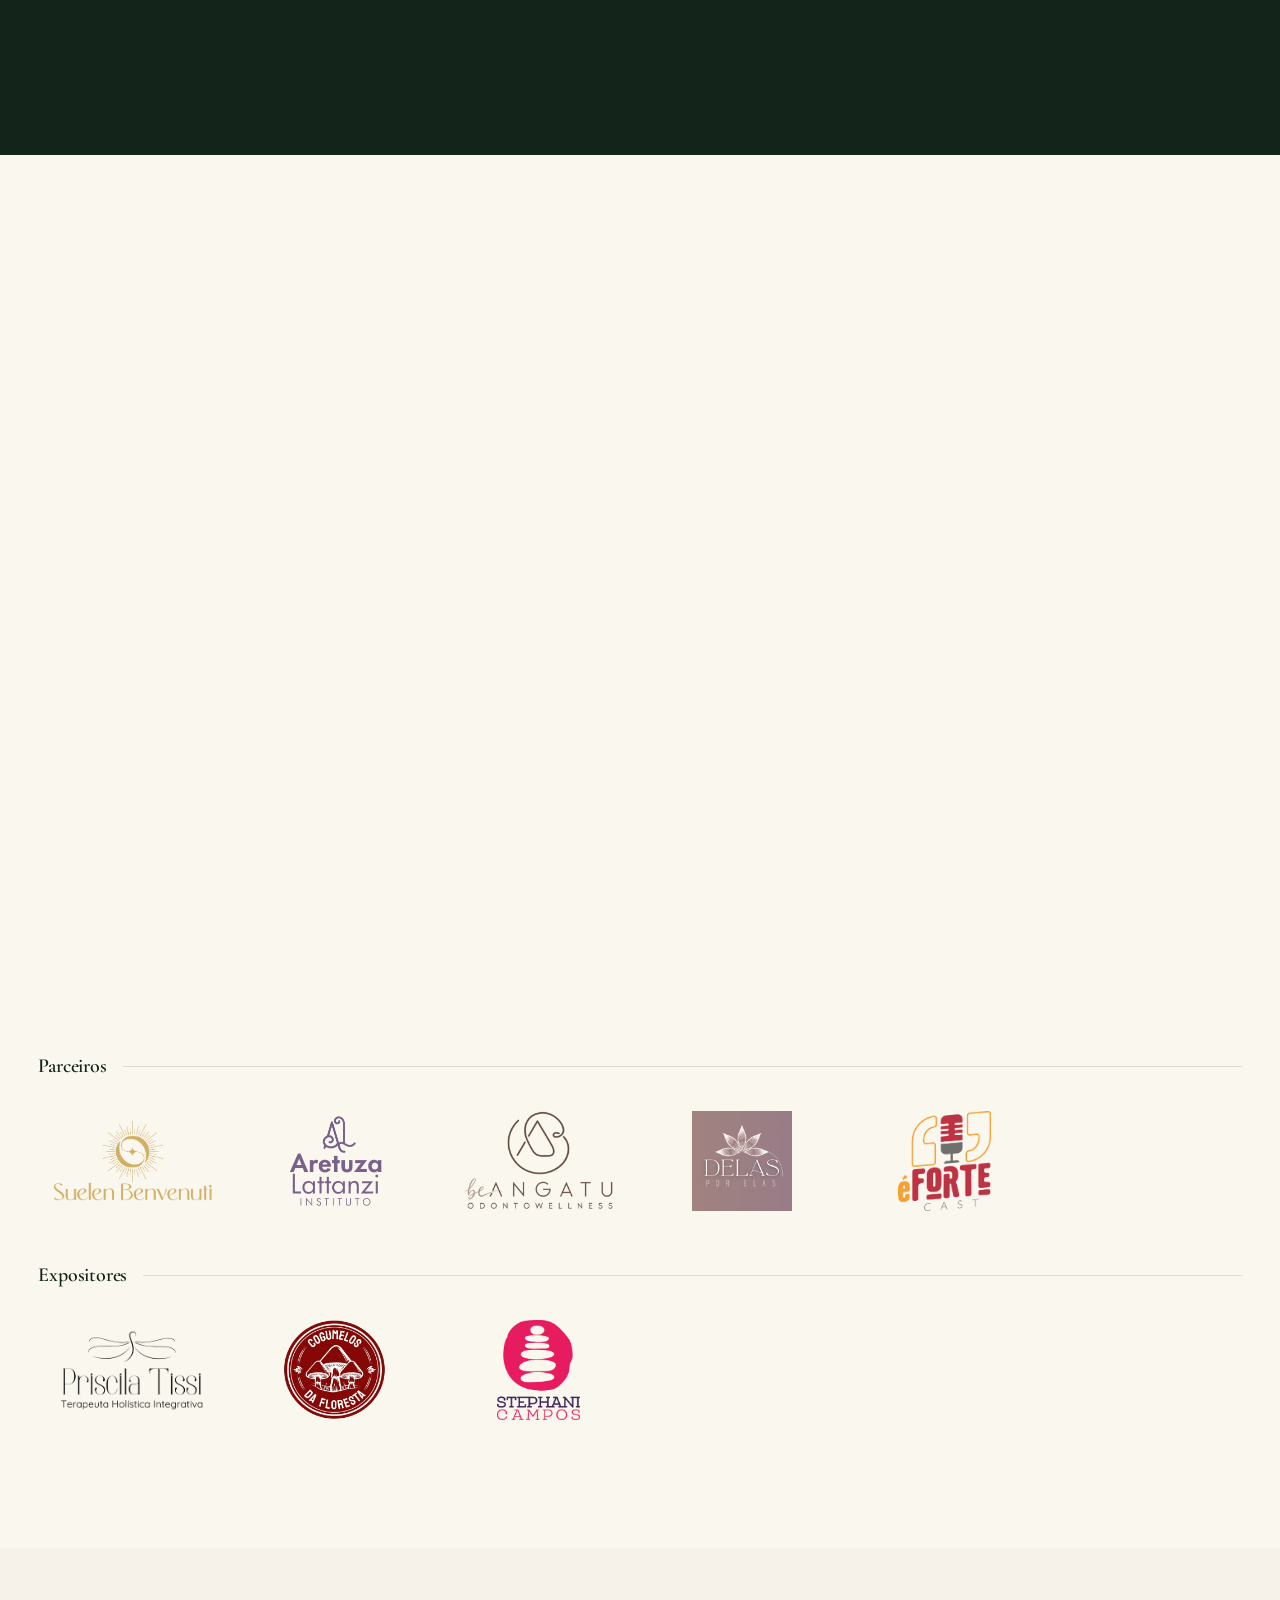
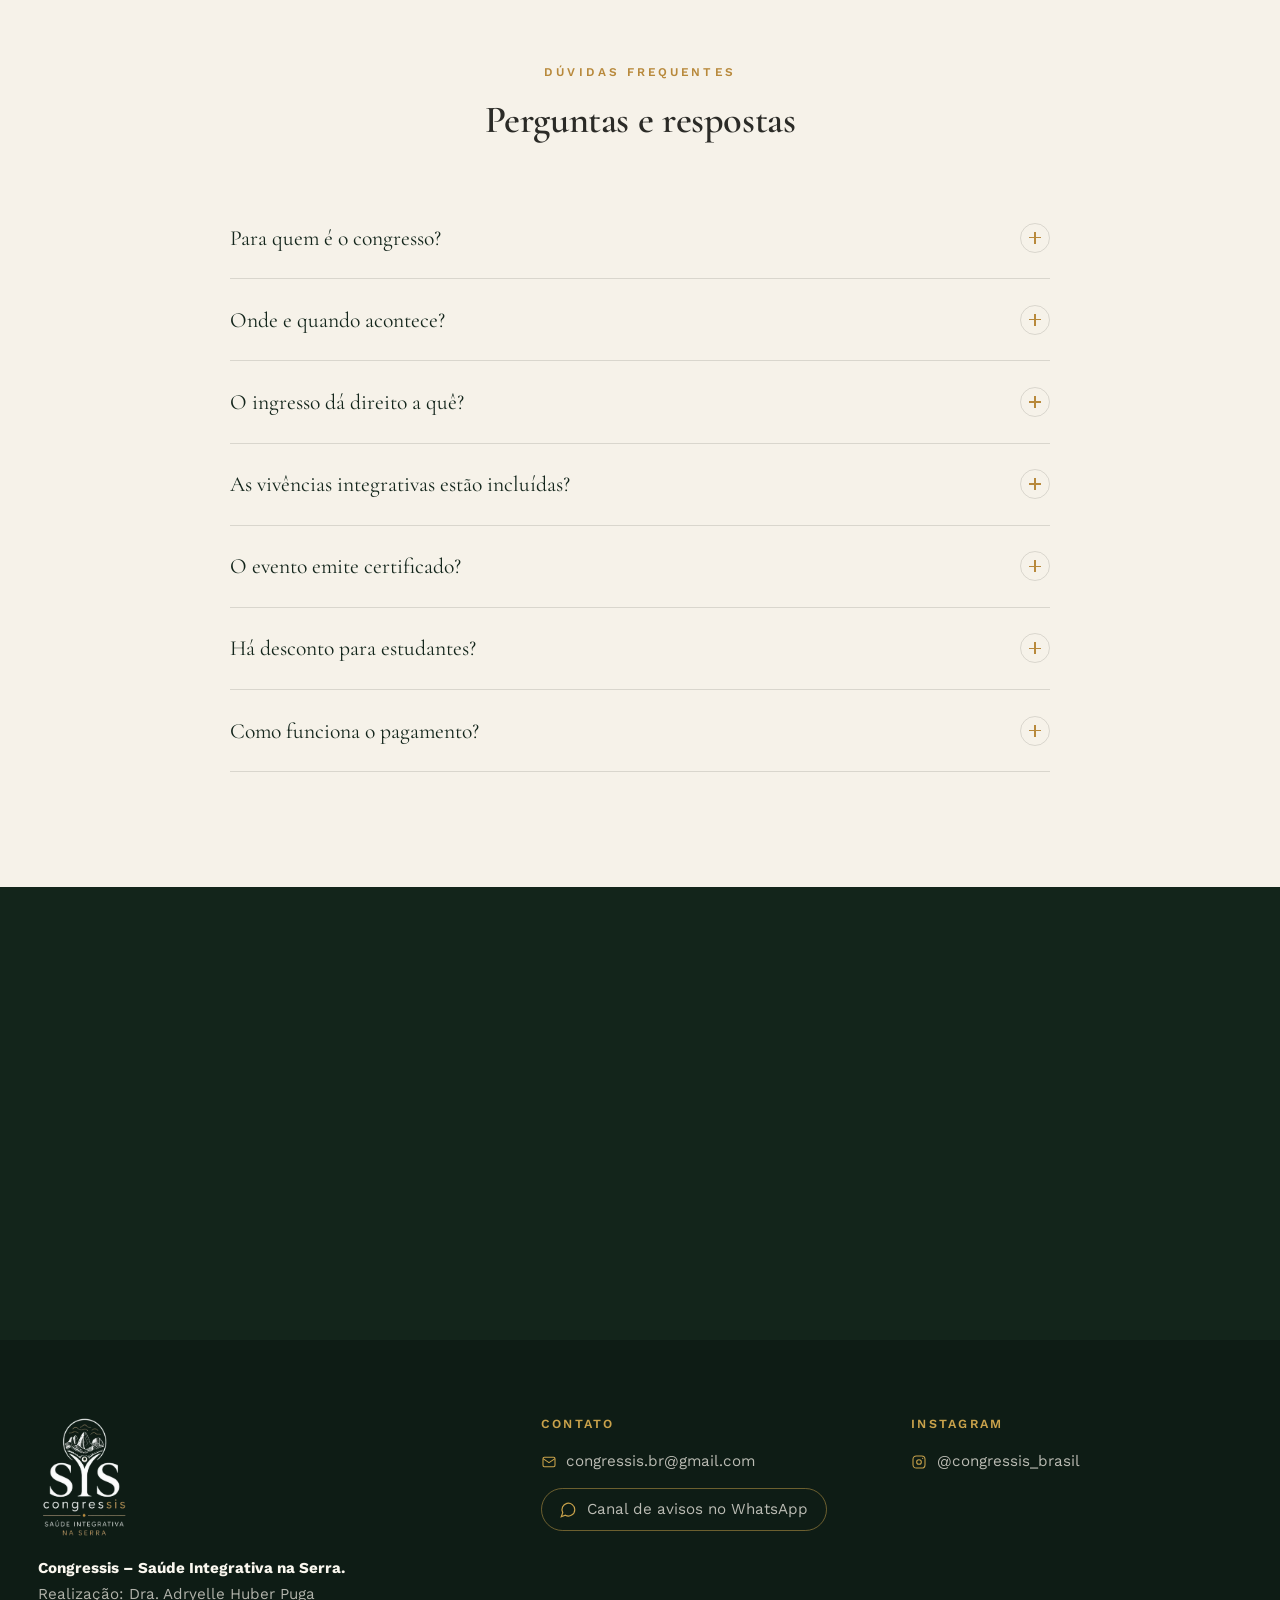
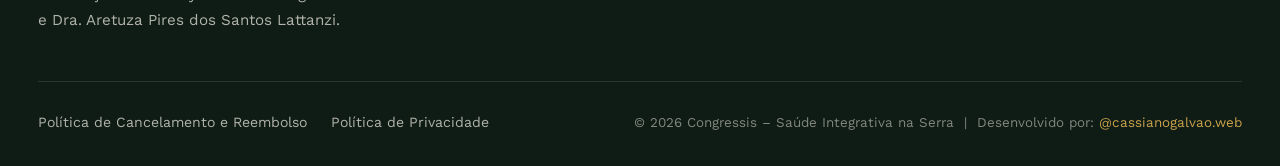
==== commit d9fe39f4: "feat: add dev credit with Instagram link in footer" ====
--- a/preview/index.html
+++ b/preview/index.html
@@ -526,7 +526,7 @@
         <a href="politica-de-cancelamento.html">Política de Cancelamento e Reembolso</a>
         <a href="politica-de-cancelamento.html#privacidade">Política de Privacidade</a>
       </div>
-      <div class="copy">© 2026 Congressis – Saúde Integrativa na Serra</div>
+      <div class="copy">© 2026 Congressis – Saúde Integrativa na Serra &nbsp;|&nbsp; Desenvolvido por: <a href="https://www.instagram.com/cassianogalvao.web/" target="_blank" rel="noopener" style="color:var(--gold-light);text-decoration:none;transition:opacity .2s" onmouseover="this.style.opacity='.75'" onmouseout="this.style.opacity='1'">@cassianogalvao.web</a></div>
     </div>
   </div>
 </footer>
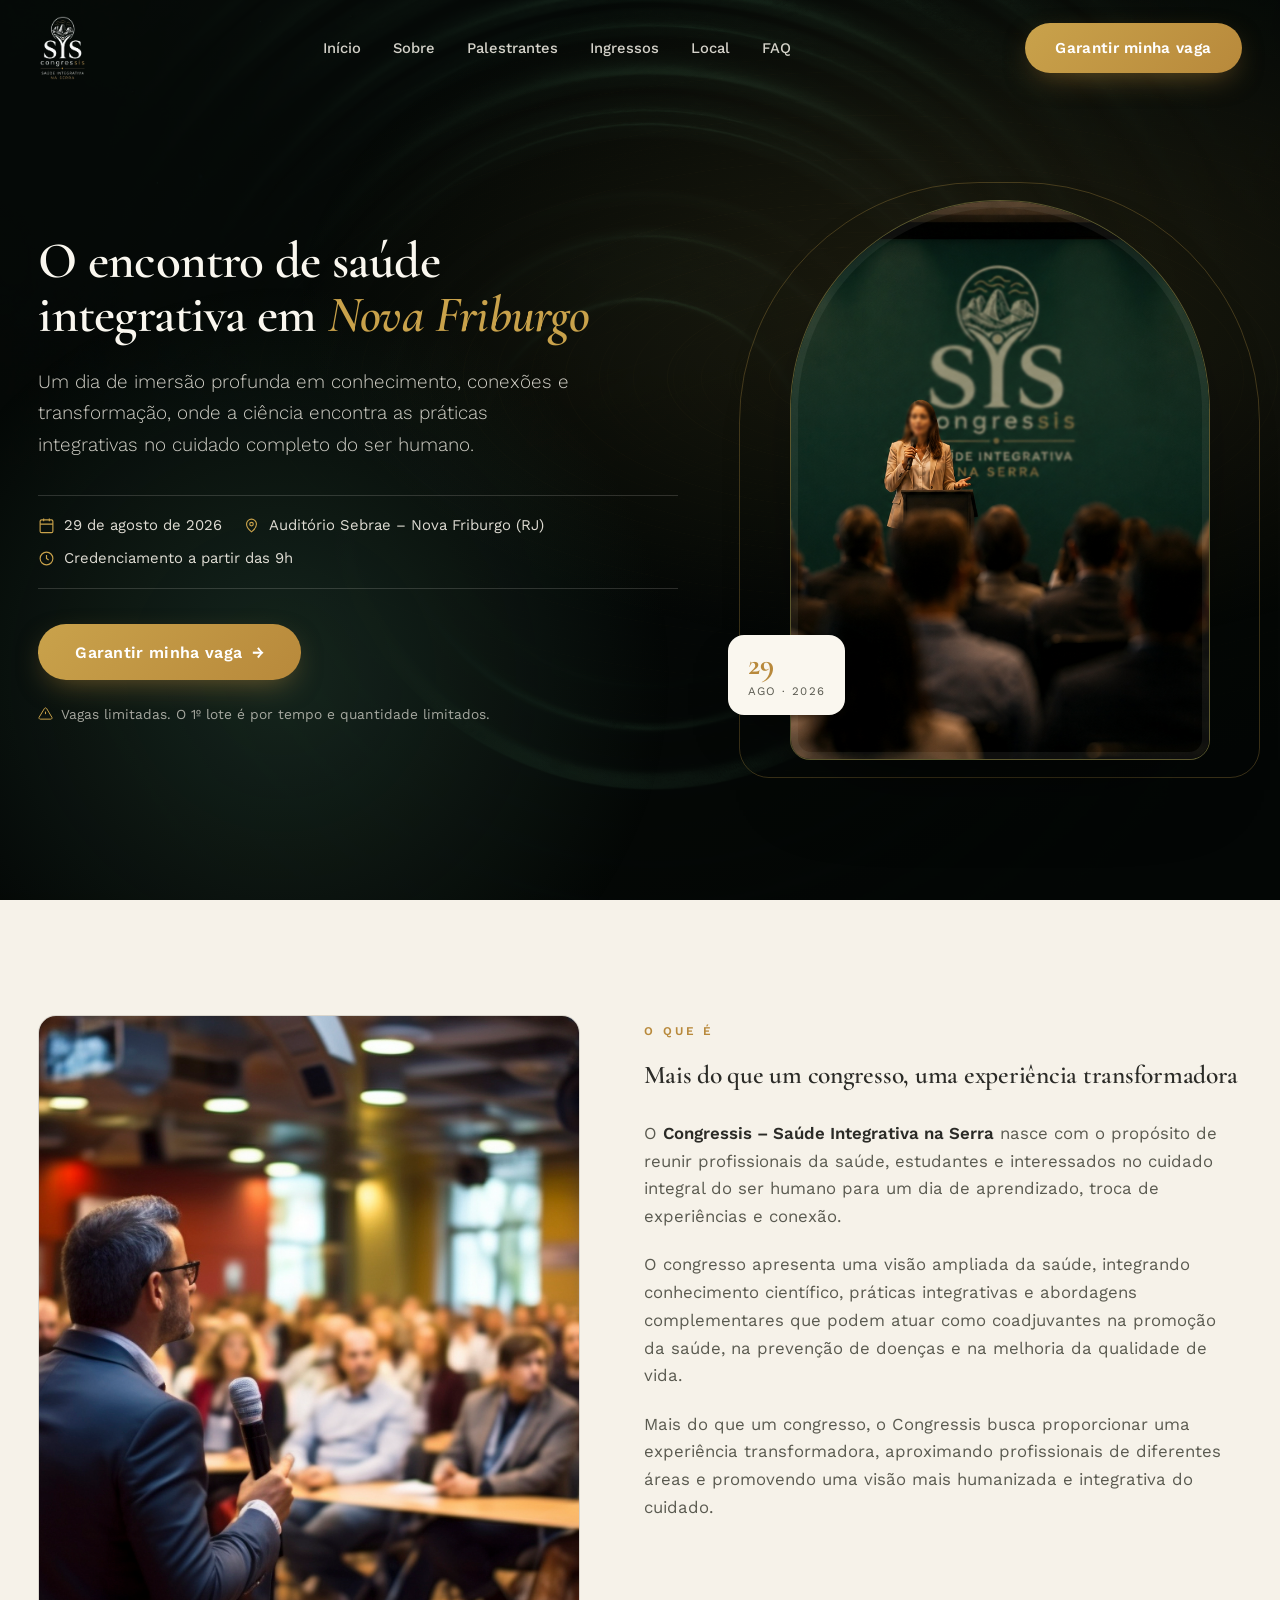
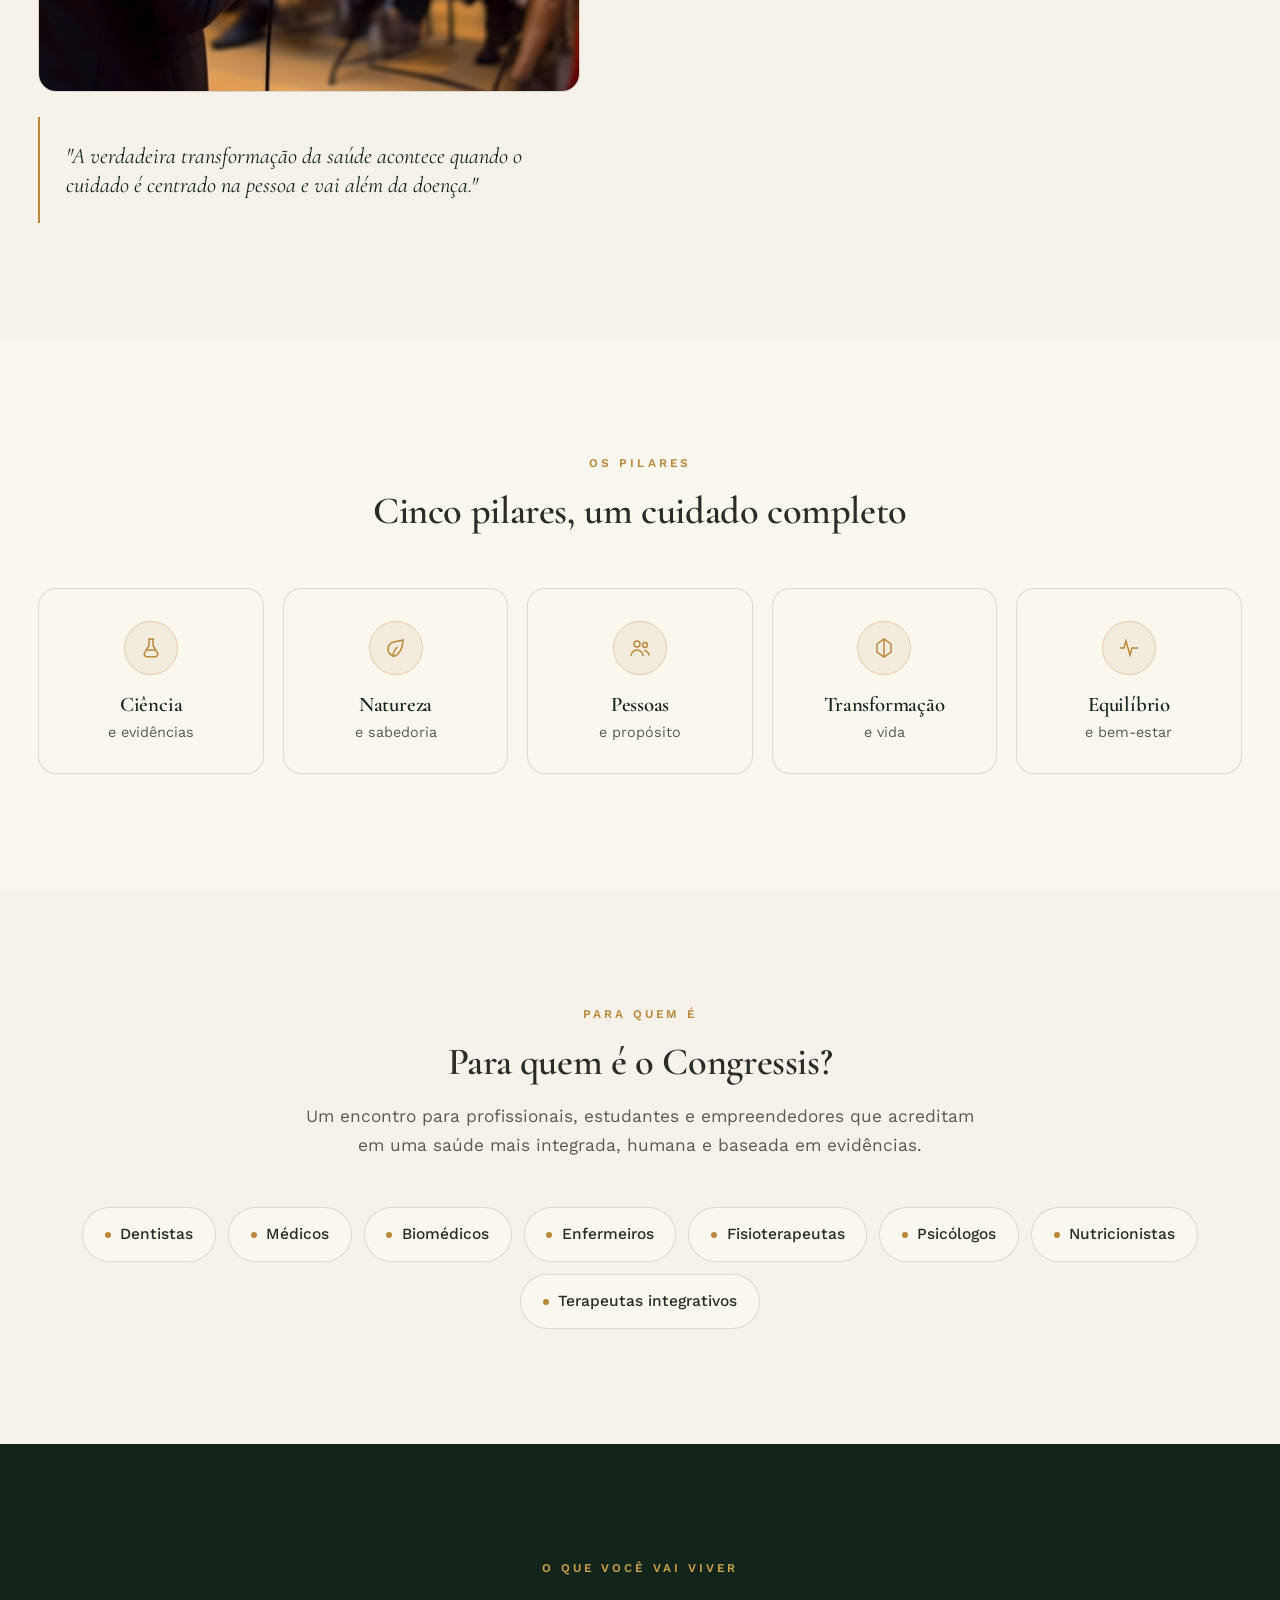
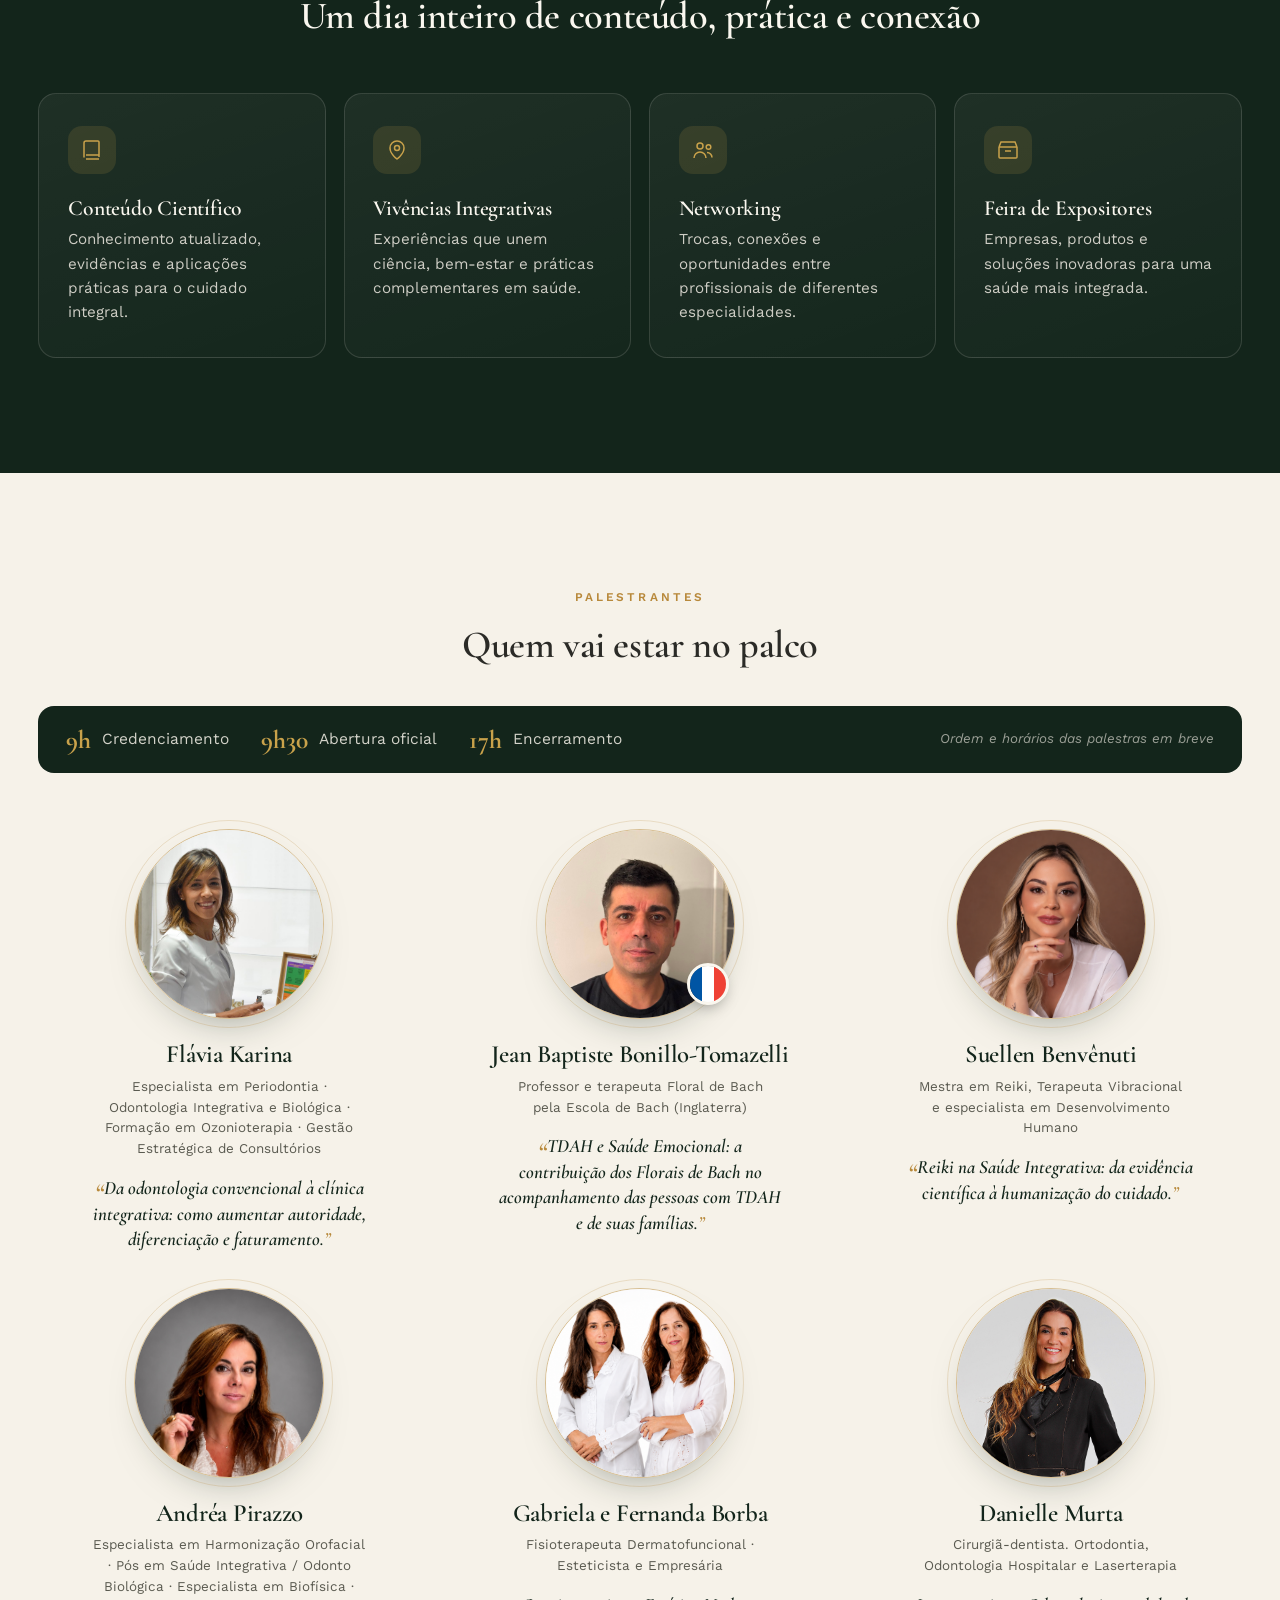
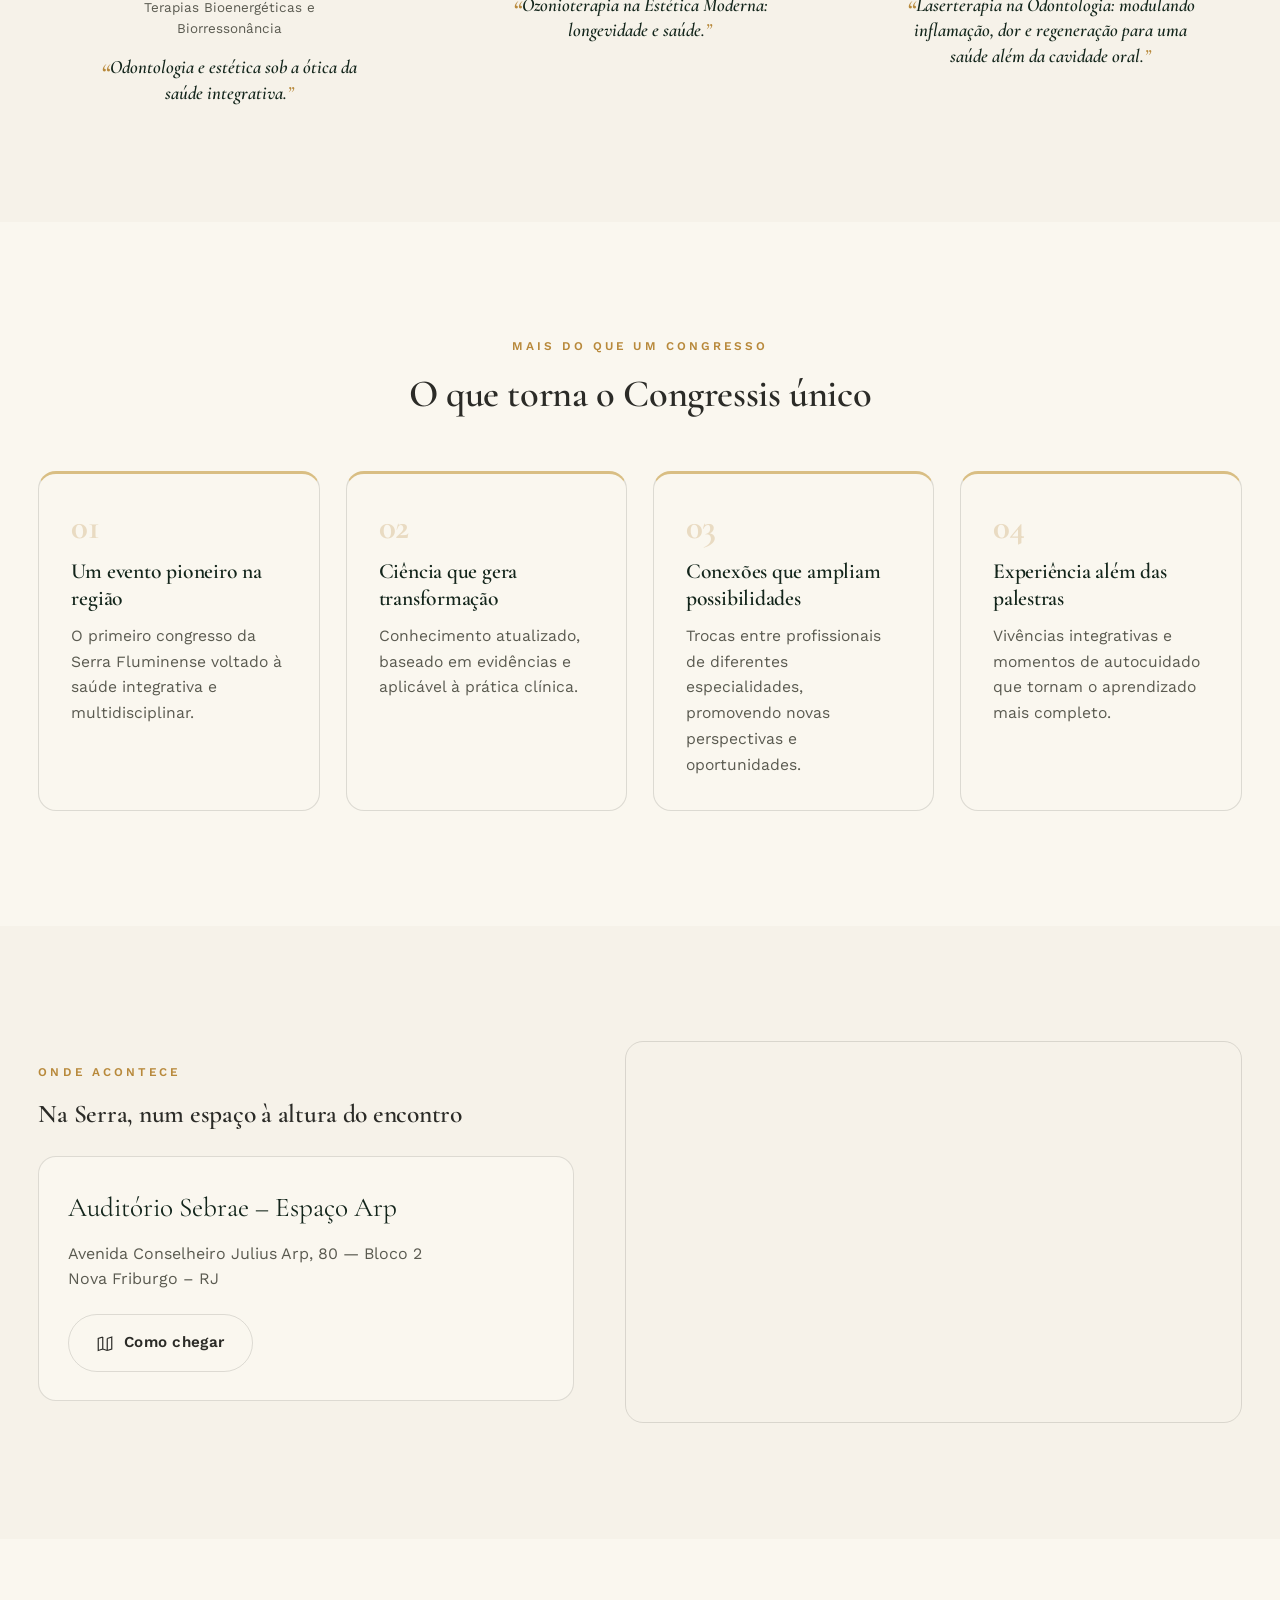
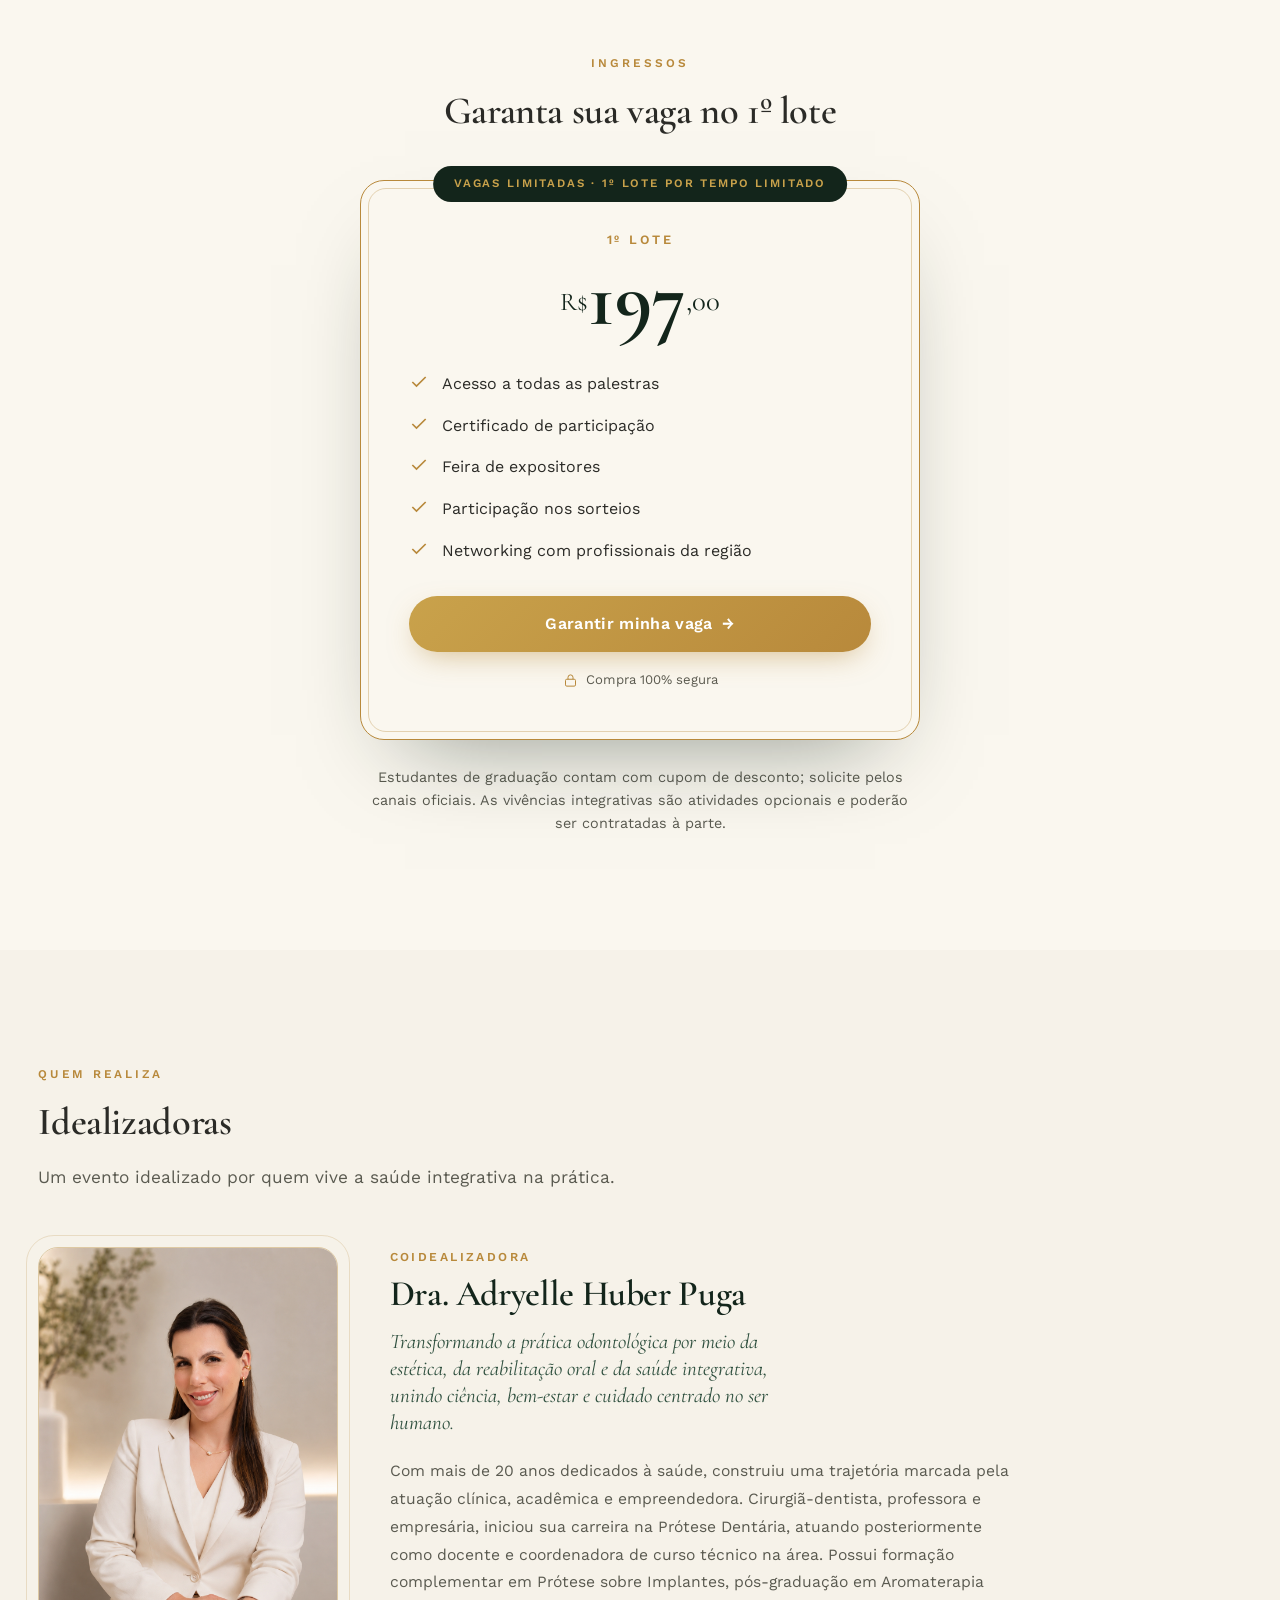
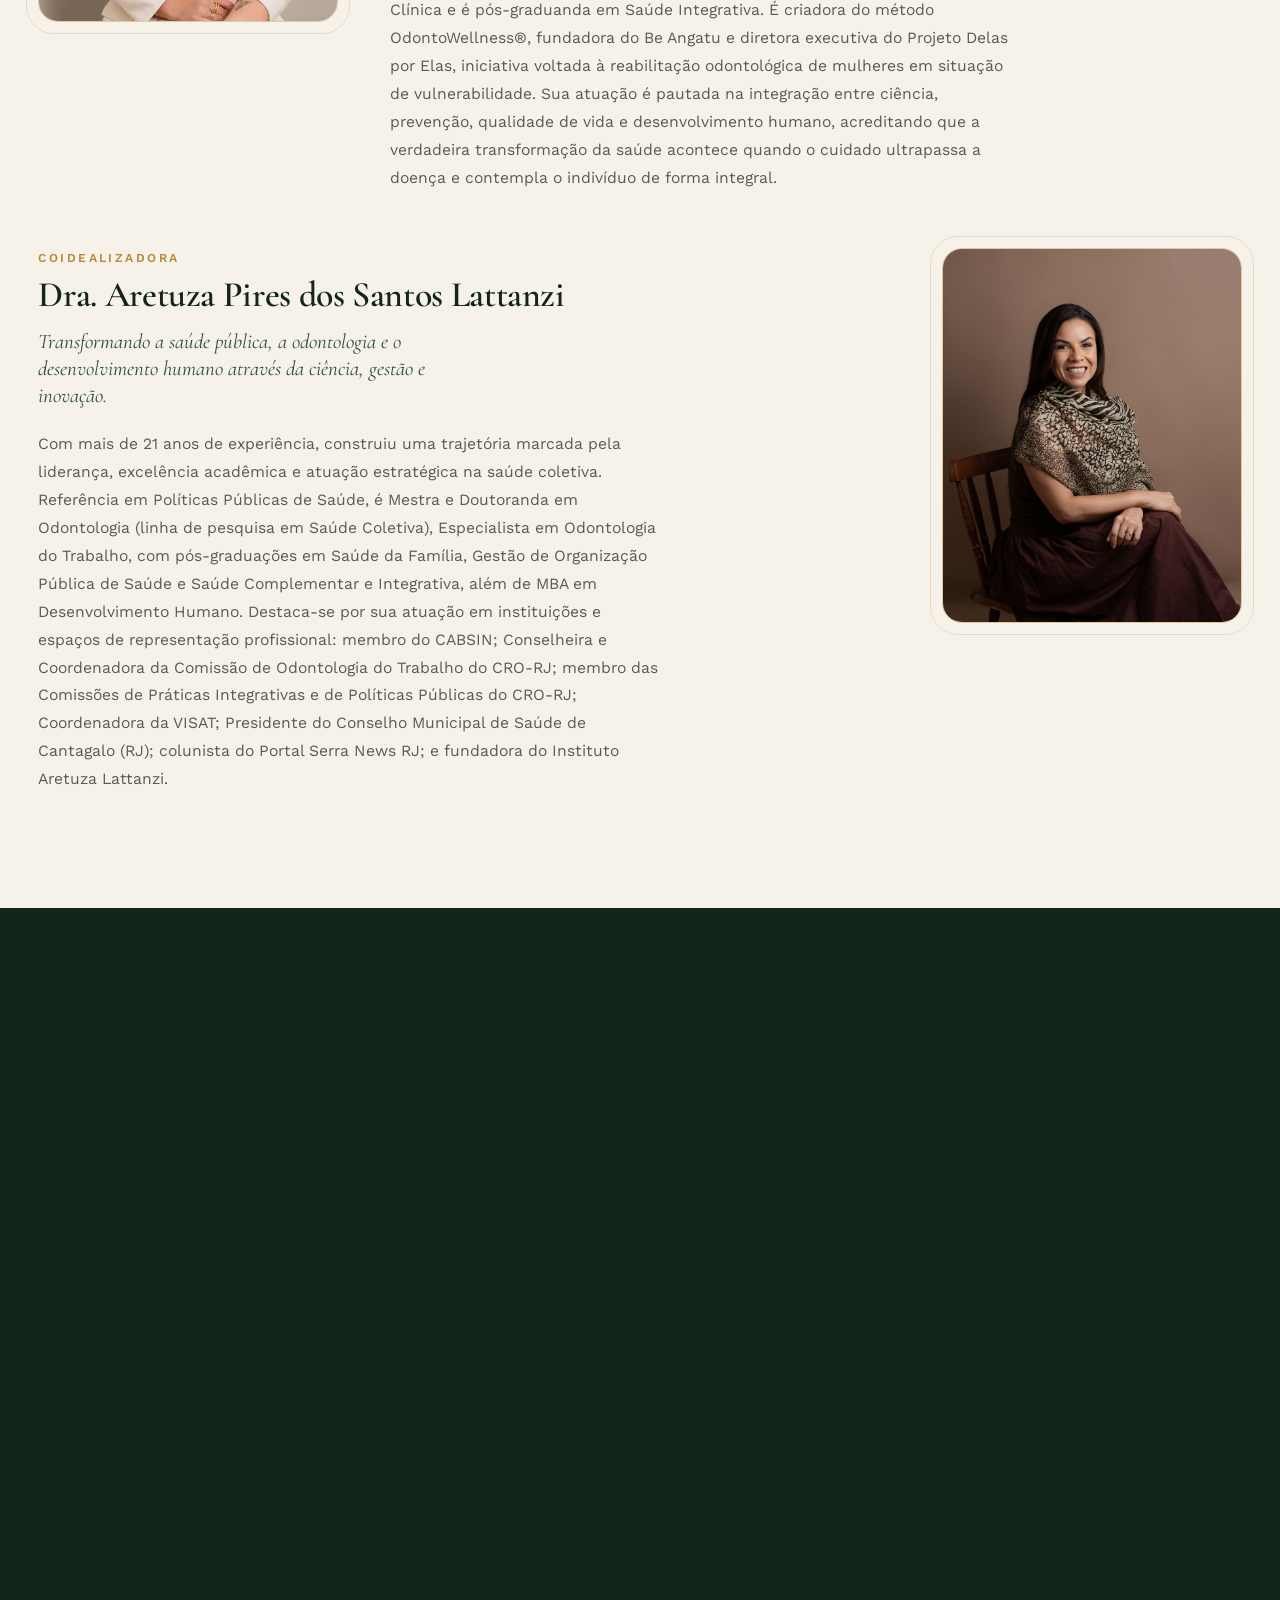
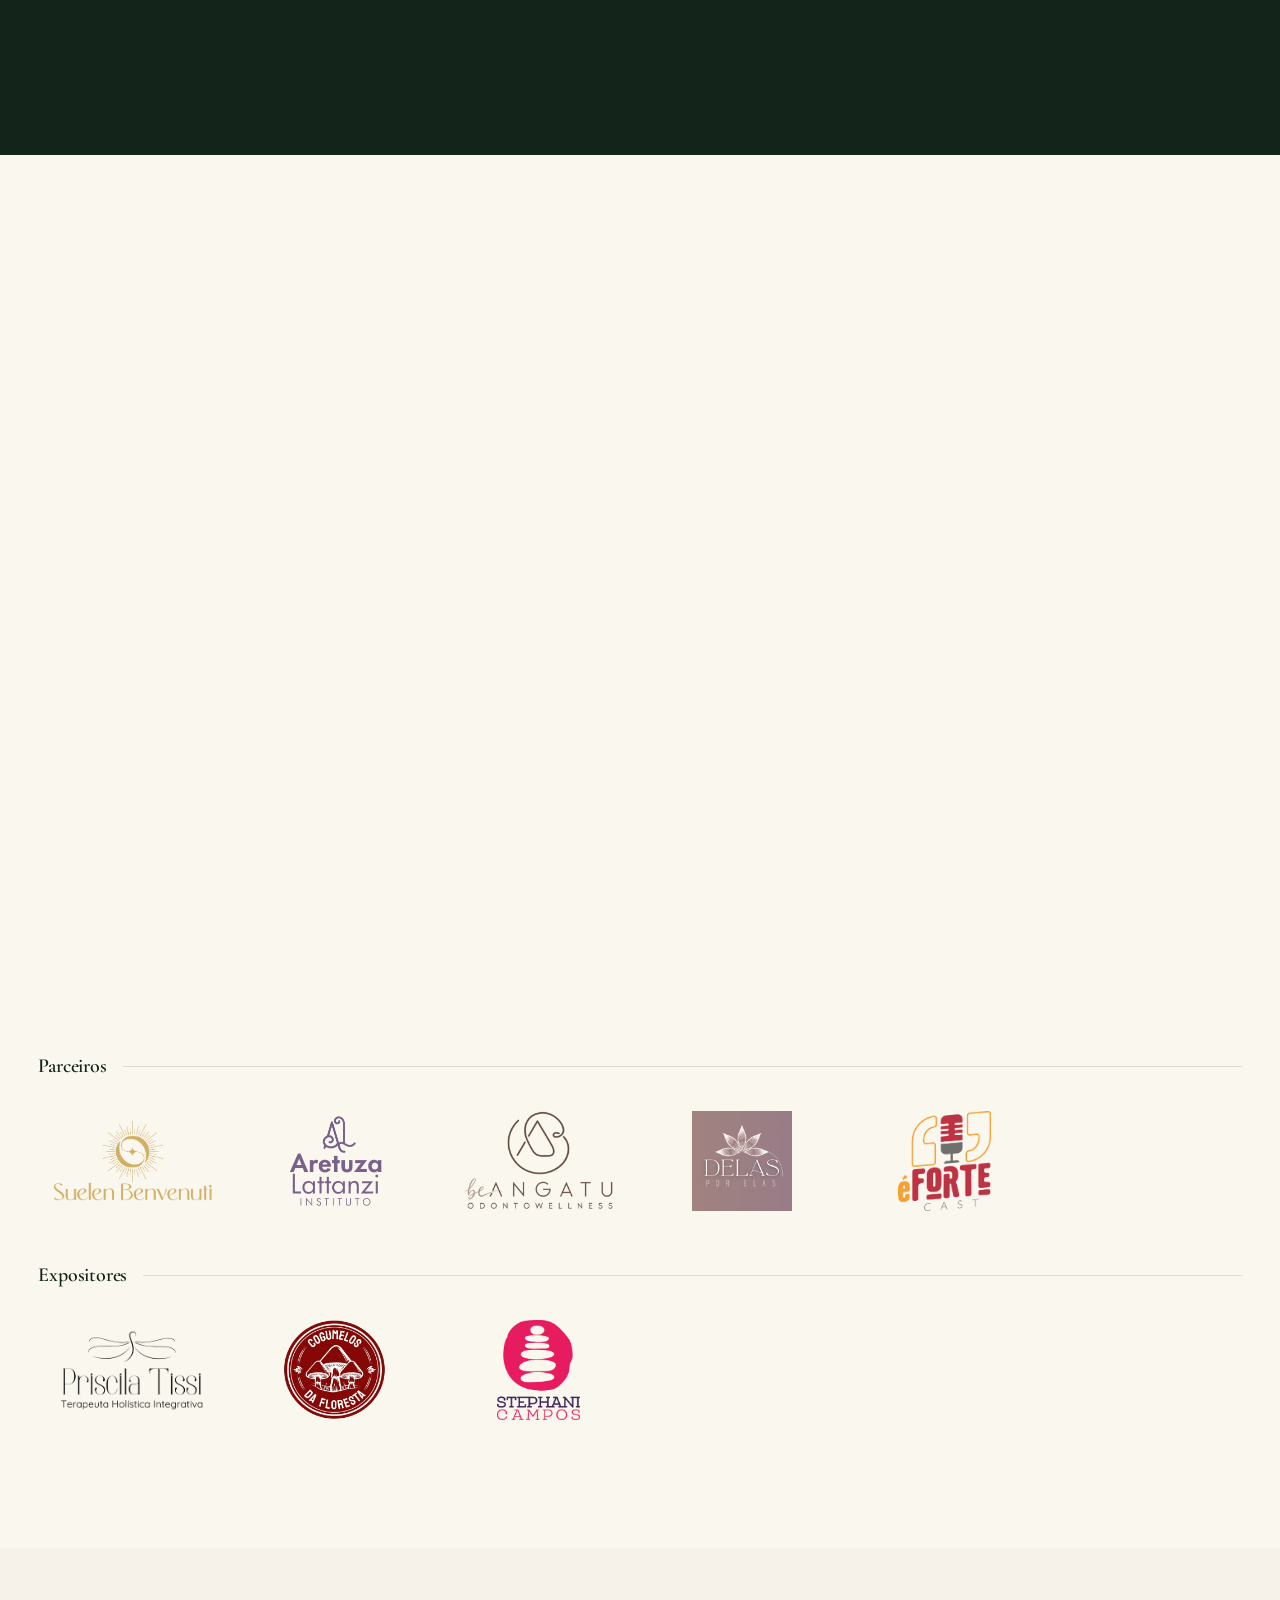
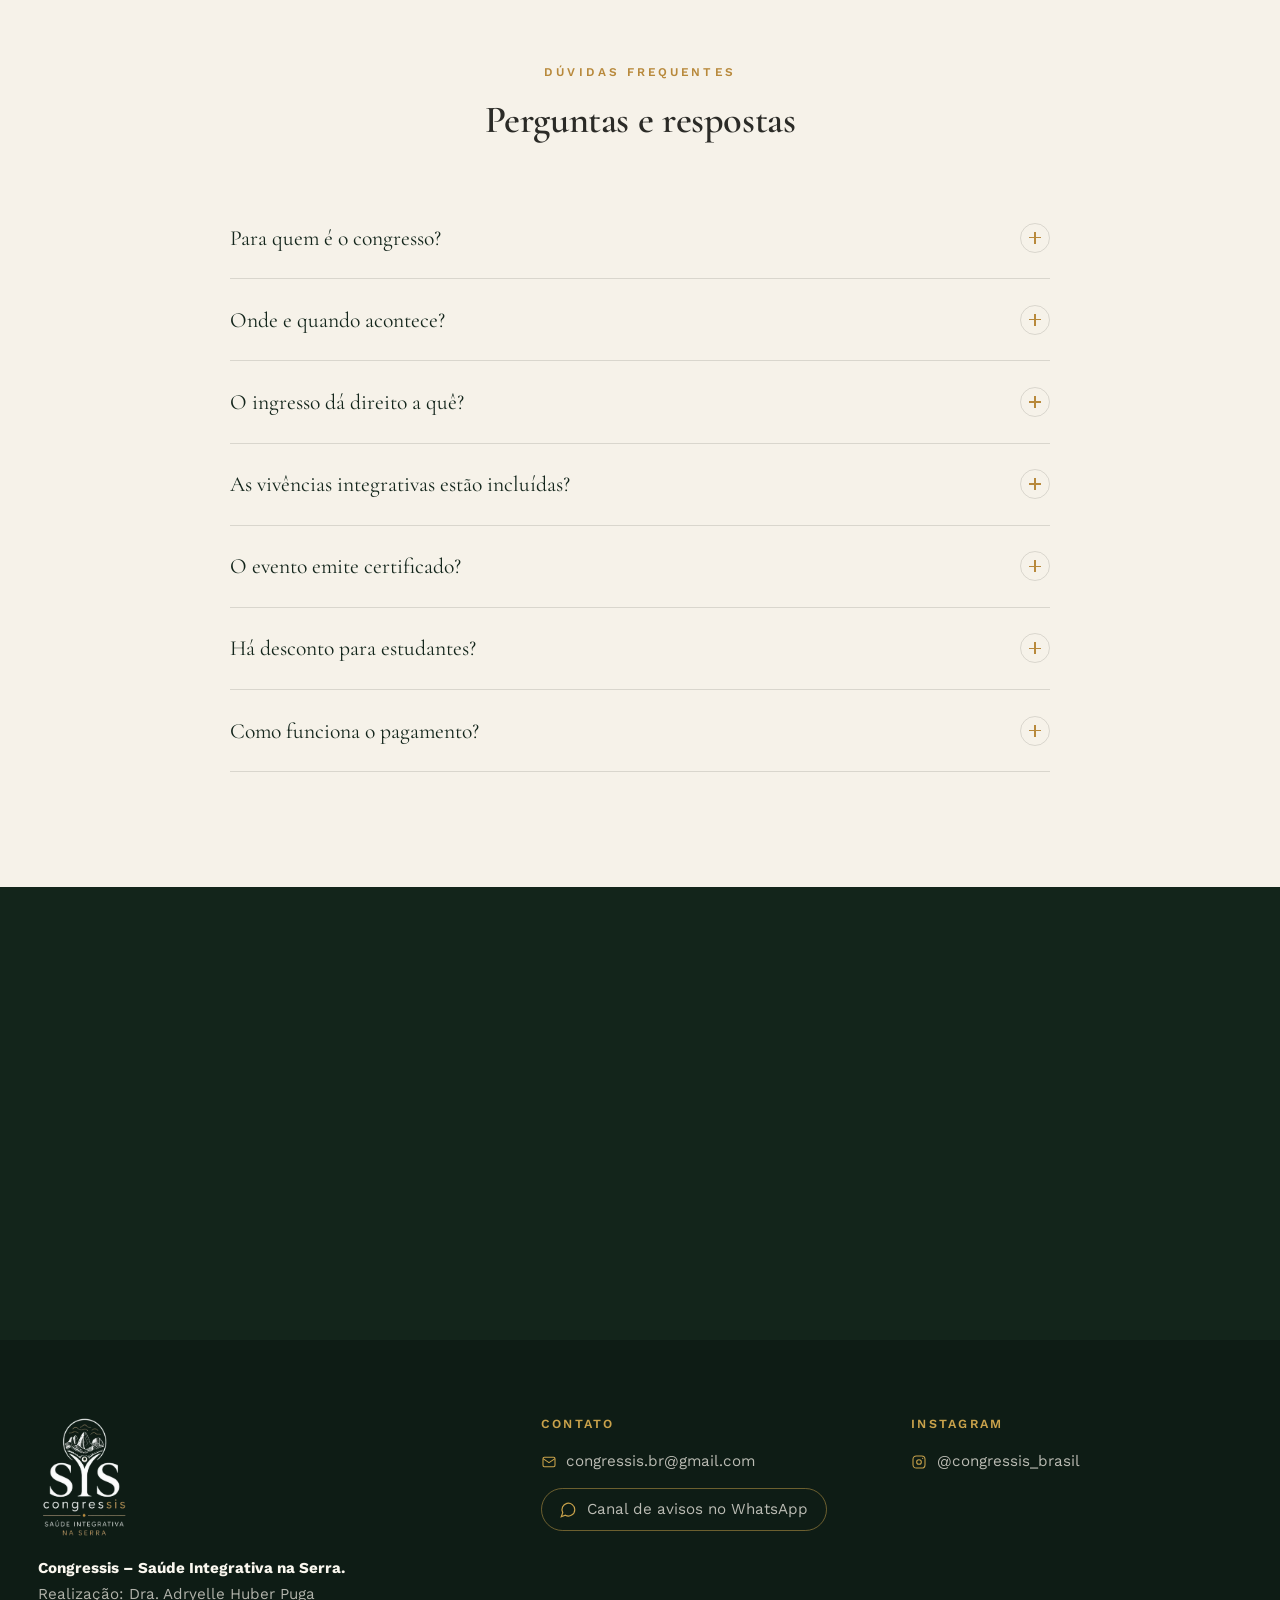
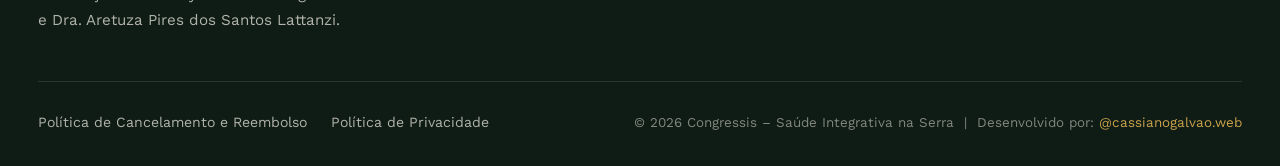
==== commit 42dd1d78: "feat: set domain congressis.com.br + add OG/canonical meta tags - config.example.php: APP_DOMAIN = h" ====
--- a/preview/index.html
+++ b/preview/index.html
@@ -5,6 +5,14 @@
 <meta name="viewport" content="width=device-width, initial-scale=1.0">
 <title>Congressis - Saúde Integrativa na Serra · 29 de agosto de 2026 · Nova Friburgo (RJ)</title>
 <meta name="description" content="O encontro de saúde integrativa na Serra de Nova Friburgo. Um dia de imersão em ciência, práticas integrativas e conexões. 29 de agosto de 2026, Auditório Sebrae – Espaço Arp.">
+<link rel="canonical" href="https://congressis.com.br/">
+<meta property="og:type"        content="website">
+<meta property="og:url"         content="https://congressis.com.br/">
+<meta property="og:title"       content="Congressis – Saúde Integrativa na Serra · 29 ago 2026">
+<meta property="og:description" content="Um dia de imersão em ciência, práticas integrativas e conexões. Nova Friburgo (RJ) · 29 de agosto de 2026.">
+<meta property="og:image"       content="https://congressis.com.br/assets/imagemnova-hero-2.png">
+<meta property="og:locale"      content="pt_BR">
+<meta name="twitter:card"       content="summary_large_image">
 <link rel="icon" type="image/png" href="assets/favicon-emblem.png">
 <link rel="preconnect" href="https://fonts.googleapis.com">
 <link rel="preconnect" href="https://fonts.gstatic.com" crossorigin>
